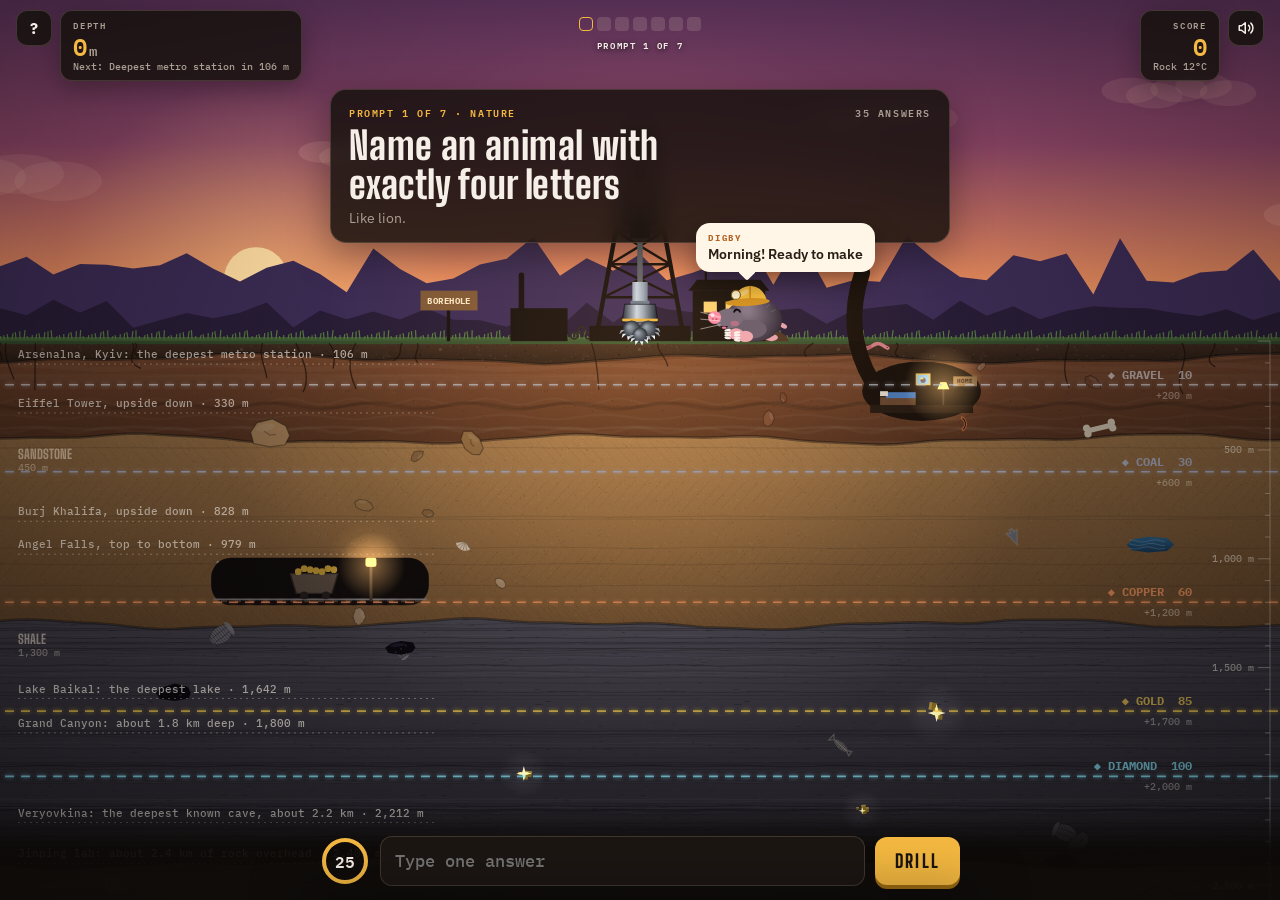
==== index.html @ d862f5aa "Add Borehole trivia drilling game A single self-contained index.html served by GitHub Pages: one ans" ====
<!doctype html>
<html lang="en">
<head>
<meta charset="utf-8">
<meta name="viewport" content="width=device-width, initial-scale=1, viewport-fit=cover">
<meta name="theme-color" content="#120d0b">
<title>Borehole</title>
<meta name="description" content="A trivia drilling game: rarer answers drill deeper.">
<meta property="og:title" content="Borehole">
<meta property="og:description" content="A trivia drilling game: rarer answers drill deeper. 1,000+ prompts, one continuous hole, and a mole named Digby.">
<link rel="icon" href="data:image/svg+xml,%3Csvg xmlns='http://www.w3.org/2000/svg' viewBox='0 0 64 64'%3E%3Crect width='64' height='64' rx='14' fill='%23271f4a'/%3E%3Crect x='29' y='6' width='6' height='26' fill='%23b9bec6'/%3E%3Cpath d='M18 30h28l-14 28z' fill='%23f5b941'/%3E%3C/svg%3E">
<link rel="preconnect" href="https://fonts.googleapis.com">
<link rel="preconnect" href="https://fonts.gstatic.com" crossorigin>
<link rel="stylesheet" href="https://fonts.googleapis.com/css2?family=Big+Shoulders+Display:wght@700;800;900&family=IBM+Plex+Mono:wght@500;600;700&family=IBM+Plex+Sans:wght@400;500;600;700&display=swap">
<style>
body{margin:0}[hidden]{display:none!important}img{max-width:100%}
/* Layout: full-screen canvas cross-section of the earth; HUD pinned top, prompt card under it, answer dock pinned bottom, sheets rise from the bottom. Single deliberate look: dusk sky over dark rock, lamp-amber accent. */
:root{
  --bg:#120d0b; --ink:#f5efe7; --muted:#ab9f93; --panel:rgba(22,17,14,.84); --panel-solid:#1c1613; --line:rgba(255,228,190,.16);
  --lamp:#f5b941; --on-lamp:#1b1510; --miss:#f27b7f; --paper:#fff6e8; --paper-ink:#2a1d14;
  --display:"Big Shoulders Display","Arial Narrow",Impact,sans-serif;
  --body:"IBM Plex Sans",system-ui,-apple-system,"Segoe UI",sans-serif;
  --mono:"IBM Plex Mono",ui-monospace,Menlo,monospace;
  color-scheme:dark;
}
*{box-sizing:border-box}
html,body{height:100%}
body{background:var(--bg);color:var(--ink);font-family:var(--body);overflow:hidden;-webkit-tap-highlight-color:transparent;overscroll-behavior:none}
button{font:inherit;color:inherit;cursor:pointer}
:focus-visible{outline:3px solid var(--lamp);outline-offset:2px}
#cv{position:fixed;inset:0;width:100%;height:100%;display:block;touch-action:manipulation}

/* HUD */
.hud{position:fixed;top:0;left:0;right:0;z-index:20;display:grid;grid-template-columns:minmax(0,1fr) auto minmax(0,1fr);gap:10px;align-items:start;pointer-events:none;
  padding-top:calc(env(safe-area-inset-top,0px) + 10px);padding-left:max(16px,env(safe-area-inset-left,0px));padding-right:max(16px,env(safe-area-inset-right,0px))}
.hud>*{pointer-events:auto}
.hl{display:flex;gap:8px;align-items:flex-start;min-width:0}
.hr{display:flex;gap:8px;align-items:flex-start;justify-content:flex-end;min-width:0}
.gauge{background:var(--panel);border:1px solid var(--line);border-radius:12px;padding:6px 12px 7px;backdrop-filter:blur(8px);-webkit-backdrop-filter:blur(8px);box-shadow:0 8px 26px rgba(0,0,0,.28);min-width:0}
.gauge .l{font:600 .56rem var(--mono);letter-spacing:.2em;text-transform:uppercase;color:var(--muted)}
.gauge .v{font:600 1.5rem/1.12 var(--mono);font-variant-numeric:tabular-nums;color:var(--lamp);white-space:nowrap}
.gauge .v small{font-size:.6em;color:var(--muted);margin-left:2px}
.gauge .s{font:500 .64rem/1.3 var(--mono);color:var(--muted);white-space:nowrap;overflow:hidden;text-overflow:ellipsis;max-width:280px}
.scorebox{text-align:right}
.iconbtn{width:36px;height:36px;flex:none;border-radius:11px;border:1px solid var(--line);background:var(--panel);display:grid;place-items:center;font-weight:700;backdrop-filter:blur(8px);-webkit-backdrop-filter:blur(8px)}
.iconbtn svg{width:18px;height:18px}
.progress{display:flex;flex-direction:column;align-items:center;gap:6px;padding-top:7px}
.pips{display:flex;gap:4px}
.pip{width:14px;height:14px;border-radius:4px;background:rgba(255,236,210,.14);border:1.5px solid transparent;transition:background .3s}
.pip.now{border-color:var(--lamp);background:transparent;animation:pip 1.4s ease-in-out infinite}
.pip.done{background:var(--tc)}
@keyframes pip{50%{box-shadow:0 0 12px var(--lamp)}}
.progress small{font:600 .58rem var(--mono);letter-spacing:.18em;text-transform:uppercase;text-shadow:0 1px 6px rgba(0,0,0,.9);white-space:nowrap}

/* prompt card */
.card{position:fixed;left:50%;top:var(--cardTop,74px);z-index:15;width:min(620px,calc(100% - 32px));transform:translateX(-50%);
  background:var(--panel);border:1px solid var(--line);border-radius:16px;padding:13px 18px 15px;display:flex;flex-direction:column;gap:5px;
  backdrop-filter:blur(10px);-webkit-backdrop-filter:blur(10px);box-shadow:0 12px 40px rgba(0,0,0,.38);transition:opacity .35s,transform .45s cubic-bezier(.2,.9,.3,1)}
.card .eb{display:flex;justify-content:space-between;gap:10px;font:600 .62rem var(--mono);letter-spacing:.16em;text-transform:uppercase;color:var(--lamp)}
.card .eb span:last-child{color:var(--muted);white-space:nowrap}
.card h2{margin:0;font:800 clamp(1.55rem,4.6vw,2.4rem)/1.02 var(--display);letter-spacing:.01em;text-wrap:balance}
.card p{margin:0;color:var(--muted);font-size:.87rem}
.card.mini{opacity:0;transform:translateX(-50%) translateY(-12px) scale(.96);pointer-events:none}
.card.enter{animation:cardin .55s cubic-bezier(.2,.9,.3,1)}
@keyframes cardin{from{opacity:0;transform:translateX(-50%) translateY(-18px)}}

/* overlays */
.banner{position:fixed;left:50%;top:40%;z-index:16;transform:translate(-50%,-50%);text-align:center;pointer-events:none;opacity:0;width:calc(100% - 32px)}
.banner.go{animation:banner 1.7s ease-out}
.banner span{display:block;font:600 .7rem var(--mono);letter-spacing:.26em;text-transform:uppercase;color:var(--lamp);text-shadow:0 2px 12px rgba(0,0,0,.8)}
.banner b{display:block;font:900 clamp(2.6rem,10vw,5rem)/.92 var(--display);letter-spacing:.06em;text-transform:uppercase;color:var(--ink);text-shadow:0 6px 34px rgba(0,0,0,.7)}
@keyframes banner{0%{opacity:0;transform:translate(-50%,-38%) scale(.94)}14%{opacity:1;transform:translate(-50%,-50%) scale(1)}72%{opacity:1}100%{opacity:0;transform:translate(-50%,-58%)}}
.toast{position:fixed;left:50%;top:calc(env(safe-area-inset-top,0px) + 74px);z-index:17;transform:translate(-50%,-10px);opacity:0;transition:opacity .3s,transform .3s;
  background:var(--panel);border:1px solid rgba(255,214,140,.4);color:#ffd68c;border-radius:999px;padding:7px 14px;font:600 .74rem var(--mono);max-width:calc(100% - 32px);text-align:center;pointer-events:none}
.toast.show{opacity:1;transform:translate(-50%,0)}
.flash{position:fixed;inset:0;z-index:14;pointer-events:none;opacity:0;mix-blend-mode:screen}
.flash.go{animation:flash .9s ease-out}
@keyframes flash{0%{opacity:.55}100%{opacity:0}}
.bubble{position:fixed;left:0;top:0;z-index:18;max-width:min(250px,calc(100vw - 32px));background:var(--paper);color:var(--paper-ink);border-radius:14px;padding:8px 12px;
  font:600 .88rem/1.32 var(--body);box-shadow:0 10px 26px rgba(0,0,0,.4);opacity:0;transform:scale(.6) translateY(8px);transform-origin:var(--tx,24px) 100%;transition:opacity .16s,transform .26s cubic-bezier(.2,1.6,.4,1);pointer-events:none}
.bubble.show{opacity:1;transform:none}
.bubble::after{content:"";position:absolute;left:var(--tx,24px);bottom:-6px;width:13px;height:13px;background:var(--paper);transform:translateX(-50%) rotate(45deg);border-radius:2px}
.bubble.below{transform-origin:var(--tx,24px) 0}
.bubble.below::after{bottom:auto;top:-6px}
.bubble .who{display:block;font:700 .58rem var(--mono);letter-spacing:.18em;text-transform:uppercase;color:#b4601f;margin-bottom:1px}

/* dock */
.dock{position:fixed;left:0;right:0;bottom:0;z-index:20;transition:transform .45s cubic-bezier(.2,.9,.3,1);
  background:linear-gradient(180deg,rgba(12,9,7,0),rgba(12,9,7,.92) 46%);
  padding-top:28px;padding-bottom:calc(env(safe-area-inset-bottom,0px) + 14px);padding-left:max(16px,env(safe-area-inset-left,0px));padding-right:max(16px,env(safe-area-inset-right,0px))}
.dock.away{transform:translateY(140%)}
.dock form{max-width:640px;margin:0 auto;display:flex;gap:10px;align-items:center}
.timer{position:relative;width:50px;height:50px;flex:none}
.timer svg{transform:rotate(-90deg)}
.timer circle{fill:none;stroke-width:4}
.timer .bg{stroke:rgba(255,236,210,.15)}
.timer .fg{stroke:var(--lamp);stroke-linecap:round;transition:stroke .3s}
.timer.low .fg{stroke:var(--miss)}
.timer.low span{color:var(--miss)}
.timer span{position:absolute;inset:0;display:grid;place-items:center;font:600 1rem var(--mono);font-variant-numeric:tabular-nums}
.dock input{flex:1;min-width:0;font:500 1.05rem var(--mono);padding:13px 14px;border-radius:12px;border:1.5px solid var(--line);background:var(--panel-solid);color:var(--ink)}
.dock input:focus{outline:none;border-color:var(--lamp);box-shadow:0 0 0 4px rgba(245,185,65,.15)}
.dock input.nudge{animation:nudge .35s}
@keyframes nudge{25%{transform:translateX(-6px)}75%{transform:translateX(6px)}}
.btn{border:0;border-radius:12px;padding:13px 20px;font:800 1.15rem var(--display);letter-spacing:.12em;text-transform:uppercase;background:var(--lamp);color:var(--on-lamp);white-space:nowrap;box-shadow:0 4px 0 #9a6a12}
.btn:active{transform:translateY(2px);box-shadow:0 2px 0 #9a6a12}
.btn.ghost{background:transparent;color:var(--ink);border:1px solid var(--line);box-shadow:none;font:600 .92rem var(--body);letter-spacing:0;text-transform:none}

/* sheets */
.sheet{position:fixed;left:0;right:0;bottom:0;z-index:30;transform:translateY(112%);transition:transform .5s cubic-bezier(.2,.9,.3,1);
  padding-bottom:calc(env(safe-area-inset-bottom,0px) + 12px);padding-left:max(16px,env(safe-area-inset-left,0px));padding-right:max(16px,env(safe-area-inset-right,0px))}
.sheet.up{transform:none}
.sheet .in{max-width:680px;margin:0 auto;background:var(--panel-solid);border:1px solid var(--line);border-radius:18px;padding:18px 18px 0;max-height:min(62vh,640px);overflow:auto;display:flex;flex-direction:column;gap:14px;box-shadow:0 -14px 50px rgba(0,0,0,.5)}
.res{display:flex;gap:16px;align-items:center;flex-wrap:wrap}
.stamp{font:900 1.65rem/1 var(--display);letter-spacing:.07em;text-transform:uppercase;color:var(--tc);border:3px solid var(--tc);border-radius:7px;padding:6px 12px 4px;transform:rotate(-5deg);animation:stamp .42s cubic-bezier(.2,1.5,.4,1) both;flex:none}
@keyframes stamp{0%{transform:rotate(-12deg) scale(2.3);opacity:0}100%{transform:rotate(-5deg) scale(1);opacity:1}}
.rinfo{min-width:0;flex:1;display:flex;flex-direction:column;gap:2px}
.rinfo b{font-size:1.2rem;overflow-wrap:anywhere}
.rinfo small{font:500 .8rem var(--mono);color:var(--muted)}
.rinfo small strong{color:var(--tc)}
.rowx{display:flex;justify-content:space-between;align-items:center;gap:10px;flex-wrap:wrap}
.rowx.sticky{position:sticky;bottom:0;background:linear-gradient(180deg,rgba(28,22,19,0),var(--panel-solid) 30%);padding:14px 0 16px;margin-top:-6px}
.rowx.sticky .eb2{max-width:60%;overflow:hidden;text-overflow:ellipsis;white-space:nowrap}
.btns{display:flex;gap:8px;flex-wrap:wrap}
.eb2{font:600 .64rem var(--mono);letter-spacing:.14em;text-transform:uppercase;color:var(--muted)}
.board{display:flex;flex-direction:column;gap:11px}
.trow{display:flex;flex-direction:column;gap:5px}
.trow>span{font:600 .66rem var(--mono);letter-spacing:.12em;text-transform:uppercase;color:var(--tc)}
.chips{display:flex;flex-wrap:wrap;gap:5px}
.chip{font-size:.8rem;padding:2px 9px;border-radius:5px;border:1px solid var(--line);color:var(--muted)}
.more{width:100%}.more summary{cursor:pointer;font:600 .74rem var(--mono);color:var(--lamp);padding:4px 0;list-style:none}.more summary::-webkit-details-marker{display:none}.more[open] summary{margin-bottom:5px}
.chip.mine{background:var(--tc);border-color:var(--tc);color:var(--on-lamp);font-weight:700;box-shadow:0 0 14px var(--tc)}
.big{margin:0;font:600 clamp(2.8rem,11vw,4.2rem)/1 var(--mono);font-variant-numeric:tabular-nums;color:var(--lamp)}
.big small{font-size:.32em;color:var(--muted)}
.stats{display:grid;grid-template-columns:repeat(4,minmax(0,1fr));gap:8px}
.stats div{background:rgba(255,236,210,.05);border:1px solid var(--line);border-radius:10px;padding:8px 10px;min-width:0}
.stats span{display:block;font:600 .58rem var(--mono);letter-spacing:.16em;text-transform:uppercase;color:var(--muted)}
.stats b{font:700 1.05rem var(--mono);white-space:nowrap;overflow:hidden;text-overflow:ellipsis;display:block}
.verdict{margin:0;color:var(--muted)}
.verdict b{color:var(--ink)}
.recap{display:grid}
.recap div{display:grid;grid-template-columns:minmax(0,1fr) auto;gap:10px;padding:7px 0;border-bottom:1px solid var(--line);font-size:.88rem}
.recap small{display:block;color:var(--tc);font-weight:600}
.recap div>span:last-child{font-family:var(--mono);color:var(--tc)}
.share{font:500 .95rem var(--mono);white-space:pre;background:rgba(255,236,210,.06);border-radius:10px;padding:10px 12px;margin:0;overflow-x:auto}
.sheet .in>.rowx:last-child{padding-bottom:16px}

/* help */
.modal{position:fixed;inset:0;z-index:40;background:rgba(8,6,5,.66);display:grid;place-items:center;padding-left:max(16px,env(safe-area-inset-left,0px));padding-right:max(16px,env(safe-area-inset-right,0px))}
.modal[hidden]{display:none}
.modal .in{max-width:580px;width:100%;background:var(--panel-solid);border:1px solid var(--line);border-radius:18px;padding:20px;display:flex;flex-direction:column;gap:14px;max-height:88vh;overflow:auto}
.modal h3{margin:0;font:900 2.1rem/1 var(--display);text-transform:uppercase;letter-spacing:.04em}
.modal ul{margin:0;padding-left:18px;display:grid;gap:6px;color:var(--muted);font-size:.92rem}
.modal p{margin:0;color:var(--muted);font-size:.9rem}
.ladder{display:grid;grid-template-columns:repeat(5,minmax(0,1fr));gap:6px}
.rung{border-top:4px solid var(--tc);padding-top:6px;min-width:0}
.rung b{display:block;font:800 1rem var(--display);letter-spacing:.06em;text-transform:uppercase;color:var(--tc)}
.rung span,.rung i{display:block;font:500 .72rem var(--mono);font-style:normal;color:var(--muted)}

@media (max-width:600px){
  .gauge{padding:5px 9px 6px;border-radius:10px}.gauge .v{font-size:1.15rem}.gauge .s{max-width:120px;font-size:.58rem}
  .iconbtn{width:32px;height:32px;border-radius:9px}
  .pip{width:9px;height:9px;border-radius:2px}.pips{gap:3px}.progress small{font-size:.5rem;letter-spacing:.1em;white-space:normal;max-width:78px;text-align:center;line-height:1.25}
  .card{padding:11px 14px 13px}
  .ladder{grid-template-columns:repeat(3,minmax(0,1fr));row-gap:12px}
  .stats{grid-template-columns:repeat(2,minmax(0,1fr))}
  .btn{padding:12px 16px;font-size:1.05rem}
  .stamp{font-size:1.35rem}
}
@media (max-width:380px){.hud .gauge .s{display:none}}
@media (prefers-reduced-motion:reduce){.card,.dock,.sheet,.bubble,.toast{transition:none}.stamp,.banner.go,.flash.go,.pip.now,.card.enter{animation:none}}

</style>
</head>
<body>
<canvas id="cv" aria-label="Cross-section of your borehole"></canvas>
<div class="flash" id="flash"></div>
<div class="hud" id="hud">
  <div class="hl">
    <button class="iconbtn" id="helpBtn" type="button" aria-label="How to play">?</button>
    <div class="gauge"><div class="l">Depth</div><div class="v"><span id="hDepth">0</span><small>m</small></div><div class="s" id="hNext">Next: Deepest metro station</div></div>
  </div>
  <div class="progress"><div class="pips" id="pips"></div><small id="progTxt">Prompt 1 of 7</small></div>
  <div class="hr">
    <div class="gauge scorebox"><div class="l">Score</div><div class="v" id="hScore">0</div><div class="s" id="hTemp">Rock 12°C</div></div>
    <button class="iconbtn" id="sndBtn" type="button" aria-label="Sound on" aria-pressed="true">
      <svg id="sndOn" viewBox="0 0 24 24" fill="none" stroke="currentColor" stroke-width="2" stroke-linecap="round" stroke-linejoin="round"><path d="M11 5 6 9H3v6h3l5 4z"/><path d="M15.5 8.5a5 5 0 0 1 0 7"/><path d="M18.5 5.5a9 9 0 0 1 0 13"/></svg>
      <svg id="sndOff" viewBox="0 0 24 24" fill="none" stroke="currentColor" stroke-width="2" stroke-linecap="round" stroke-linejoin="round" style="display:none"><path d="M11 5 6 9H3v6h3l5 4z"/><path d="m22 9-6 6"/><path d="m16 9 6 6"/></svg>
    </button>
  </div>
</div>
<section class="card mini" id="card" aria-live="polite"></section>
<div class="banner" id="banner" aria-hidden="true"><span id="bannerSub"></span><b id="bannerTxt"></b></div>
<div class="toast" id="toast" role="status"></div>
<div class="bubble" id="bubble" role="status"><span class="who">Digby</span><span id="bubbleTxt"></span></div>
<div class="dock" id="dock">
  <form id="f" autocomplete="off">
    <div class="timer" id="timer"><svg width="50" height="50" viewBox="0 0 50 50" aria-hidden="true"><circle class="bg" cx="25" cy="25" r="21"/><circle class="fg" id="ring" cx="25" cy="25" r="21"/></svg><span id="secs" aria-label="seconds left">25</span></div>
    <input type="text" id="guess" aria-label="Your answer" placeholder="Type one answer" autocapitalize="off" autocorrect="off" spellcheck="false" enterkeyhint="go">
    <button class="btn" type="submit">Drill</button>
  </form>
</div>
<div class="sheet" id="sheet"><div class="in" id="sheetIn"></div></div>
<div class="modal" id="modal" hidden><div class="in" role="dialog" aria-labelledby="mh" aria-modal="true">
  <h3 id="mh">How to drill</h3>
  <ul>
    <li>Every prompt has a hidden list of answers, ranked by how often people give them.</li>
    <li>You get one answer and 25 seconds. Your drill bores down from wherever you are, to the line your answer belongs to.</li>
    <li>Common answers stop shallow. The single rarest answer on each list is the Diamond.</li>
    <li>An answer that isn't on the list is a dry hole: the drill doesn't move.</li>
    <li>Seven prompts make a hole. After that you can keep drilling in endless mode until you burn through three drill bits.</li>
  </ul>
  <div class="ladder" id="ladder"></div>
  <p>Digby the mole digs alongside you. Tap Digby if you need moral support. There are <b id="bankN">0</b> prompts in the bank, and you won't see one twice until you've played through most of them.</p>
  <div class="rowx"><span class="eb2">Can you beat the Kola Superdeep Borehole?</span><button class="btn" id="closeHelp" type="button">Got it</button></div>
</div></div>

<script>
/* ================= CORE: shared helpers, question bank API, matching, selection ================= */
const $=id=>document.getElementById(id);
const esc=s=>String(s).replace(/[&<>"]/g,c=>({"&":"&amp;","<":"&lt;",">":"&gt;",'"':"&quot;"}[c]));
const fmt=n=>Math.round(n).toLocaleString("en-US");
const clamp=(v,a,b)=>Math.max(a,Math.min(b,v));
const FM="'IBM Plex Mono',ui-monospace,Menlo,monospace",FD="'Big Shoulders Display','Arial Narrow',Impact,sans-serif",FB="'IBM Plex Sans',system-ui,sans-serif";
const TIERS=[
  {name:"Gravel",pts:10,col:"#c9cdd5",share:"top 10%"},
  {name:"Coal",pts:30,col:"#98acd8",share:"next 40%"},
  {name:"Copper",pts:60,col:"#f2905a",share:"next 30%"},
  {name:"Gold",pts:85,col:"#f7cd4a",share:"the rest"},
  {name:"Diamond",pts:100,col:"#86ecff",share:"only 1"}
];
const MPP=20; // meters drilled per point

function hashStr(s){let h=2166136261>>>0;for(let i=0;i<s.length;i++){h^=s.charCodeAt(i);h=Math.imul(h,16777619)>>>0;}return h>>>0;}
function rng(seed){let s=(seed>>>0)||1;return()=>{s^=s<<13;s>>>=0;s^=s>>>17;s^=s<<5;s>>>=0;return s/4294967296;};}

/* ---------- bank API used by the data files ---------- */
const BANK=[],DATASETS={},SKIPPED=[],DUPQ=[],QSEEN=new Set();
let CUR_GRP="misc";
function GROUP(g){CUR_GRP=g;}
function parseItems(body){
  return body.split(/\n|;/).map(s=>s.trim()).filter(Boolean).map(line=>{
    let tags=[];const h=line.indexOf(" #");
    if(h>=0){tags=line.slice(h+2).split(/\s+/).map(t=>t.replace(/^#/,"").toLowerCase()).filter(Boolean);line=line.slice(0,h).trim();}
    const parts=line.split("|").map(s=>s.trim()).filter(Boolean);
    return{name:parts[0],alias:parts.slice(1),tags:new Set(tags)};
  }).filter(it=>it.name);
}
function tagf(expr){
  if(typeof expr==="function")return expr;
  const ors=expr.split("|").map(a=>a.split("&").map(t=>t.trim().toLowerCase()));
  return it=>ors.some(and=>and.every(t=>t[0]==="!"?!it.tags.has(t.slice(1)):it.tags.has(t)));
}
function addQ(fam,q,sub,items,opts){
  opts=opts||{};const min=opts.min||6;
  if(QSEEN.has(q)){DUPQ.push(q);return;}
  if(items.length<min){SKIPPED.push(q+" ("+items.length+")");return;}
  QSEEN.add(q);
  BANK.push({id:hashStr(q).toString(36),fam,grp:opts.grp||CUR_GRP,q,sub:sub||"",items,surname:!!opts.surname});
}
/* standalone list */
function L(fam,q,sub,body,opts){addQ(fam,q,sub,parseItems(body),opts);}
/* tagged dataset, ordered most → least familiar */
function DS(name,body,opts){DATASETS[name]={items:parseItems(body),opts:opts||{}};}
/* derived prompt: filter a dataset by tag expression, e.g. "eu", "af&landlocked", "es|pt" */
function T(fam,ds,q,sub,filter,opts){const d=DATASETS[ds];if(!d)throw new Error("no dataset "+ds);let items=d.items.filter(tagf(filter));
  if(opts&&opts.demote){const dm=opts.demote.map(n=>n.toLowerCase());items=items.filter(it=>!dm.includes(it.name.toLowerCase())).concat(dm.map(n=>items.find(it=>it.name.toLowerCase()===n)).filter(Boolean));}
  addQ(fam,q,sub,items,Object.assign({},d.opts,opts||{}));}
function ALL(fam,ds,q,sub,opts){T(fam,ds,q,sub,()=>true,opts);}
/* one prompt per starting letter that has enough answers */
function LETTERS(fam,ds,qf,sub,filter,opts){
  const d=DATASETS[ds];if(!d)throw new Error("no dataset "+ds);
  const pool=filter?d.items.filter(tagf(filter)):d.items;const by={};const min=(opts&&opts.min)||8;
  pool.forEach(it=>{const c=norm(it.name).charAt(0).toUpperCase();if(/[A-Z]/.test(c))(by[c]=by[c]||[]).push(it);});
  Object.keys(by).sort().forEach(c=>{if(by[c].length>=min)addQ(fam,qf(c),typeof sub==="function"?sub(c):sub,by[c],Object.assign({},d.opts,opts||{},{min}));});
}

/* ---------- matching ---------- */
function norm(s){return String(s).toLowerCase().normalize("NFD").replace(/[̀-ͯ]/g,"").replace(/&/g," and ").replace(/\+/g," plus ").replace(/['’‘`".,!?“”:()\[\]]/g,"").replace(/[-_/–—]/g," ").replace(/\s+/g," ").trim().replace(/^(the|a|an) /,"");}
function sing(n){const w=n.split(" ");let l=w[w.length-1];if(l.length>3){if(/ies$/.test(l))l=l.slice(0,-3)+"y";else if(/(ch|sh|x|z|ss)es$/.test(l))l=l.slice(0,-2);else if(/[^s]s$/.test(l))l=l.slice(0,-1);}w[w.length-1]=l;return w.join(" ");}
function lev(a,b){if(a===b)return 0;const m=a.length,n=b.length;if(Math.abs(m-n)>2)return 9;let prev=Array.from({length:n+1},(_,j)=>j);for(let i=1;i<=m;i++){const cur=[i];for(let j=1;j<=n;j++)cur[j]=Math.min(prev[j]+1,cur[j-1]+1,prev[j-1]+(a[i-1]===b[j-1]?0:1));prev=cur;}return prev[n];}
function tierFor(i,n){if(i===n-1)return 4;const p=(i+1)/(n-1);if(i===0||p<=.10+1e-9)return 0;if(p<=.50+1e-9)return 1;if(p<=.80+1e-9)return 2;return 3;}
function prepQ(Qd){
  const n=Qd.items.length;
  const list=Qd.items.map((it,i)=>{
    const keys=new Set();const add=s=>{const k=norm(s);if(k){keys.add(k);keys.add(sing(k));}};
    add(it.name);it.alias.forEach(add);
    const np=it.name.replace(/\s*\([^)]*\)/g,"");if(np!==it.name)add(np);
    const sp=it.name.split(/:\s| – | - /);const subk=sp.length>1&&norm(sp[sp.length-1]).length>=6?norm(sp[sp.length-1]):null;
    return{name:it.name,keys,rank:i+1,tier:tierFor(i,n),subk};
  });
  {const owner=new Map();list.forEach((x,i)=>x.keys.forEach(k=>owner.set(k,i)));list.forEach((x,i)=>{if(x.subk&&!owner.has(x.subk)){x.keys.add(x.subk);owner.set(x.subk,i);}});}
  if(Qd.surname){
    const cnt={},all=new Map();
    list.forEach((x,i)=>{x.keys.forEach(k=>all.set(k,i));const w=norm(x.name.replace(/\s*\([^)]*\)/g,"")).split(" ").filter(t=>!/^(jr|sr|ii|iii|iv)$/.test(t));x._s=w.length>1?w[w.length-1]:null;if(x._s)cnt[x._s]=(cnt[x._s]||0)+1;});
    const given=new Set();list.forEach((x,i)=>{if(x._s&&x._s.length>=3&&!given.has(x._s)&&(!all.has(x._s)||all.get(x._s)===i)){x.keys.add(x._s);given.add(x._s);}});
  }
  list.forEach(x=>{x.compact=new Set([...x.keys].map(k=>k.replace(/ /g,"")));});
  return Object.assign({},Qd,{list,n});
}
function matchQ(P,raw){
  const s=norm(raw);if(!s)return -1;const s2=sing(s),sc=s.replace(/ /g,""),sc2=s2.replace(/ /g,"");
  const extra=/ves$/.test(s)?[s.replace(/ves$/,"f"),s.replace(/ves$/,"fe")]:[];
  for(let i=0;i<P.list.length;i++){const k=P.list[i].keys;if(k.has(s)||k.has(s2)||extra.some(e=>k.has(e)))return i;}
  for(let i=0;i<P.list.length;i++){const c=P.list[i].compact;if(c.has(sc)||c.has(sc2))return i;}
  const tol=s.length>=11?2:s.length>=5?1:0;if(!tol)return -1;
  let best=-1,bd=9,tie=false;
  P.list.forEach((it,i)=>it.keys.forEach(k=>{if(k.length<4)return;const d=lev(s,k);if(d<bd){bd=d;best=i;tie=false;}else if(d===bd&&i!==best)tie=true;}));
  return bd<=tol&&!tie?best:-1;
}

/* ---------- selection: no repeats across plays, one prompt per family per hole ---------- */
const SEEN_KEY="borehole-seen-v2";
function loadSeen(){try{return new Set(JSON.parse(localStorage.getItem(SEEN_KEY)||"[]"));}catch(e){return new Set();}}
function saveSeen(){try{localStorage.setItem(SEEN_KEY,JSON.stringify([...SEEN].slice(-3000)));}catch(e){}}
let SEEN=loadSeen();const SESSION_SEEN=new Set();
function pickNext(pick){
  let pool=BANK.filter(b=>!SEEN.has(b.id)&&!SESSION_SEEN.has(b.id));
  if(pool.length<60){SEEN=new Set();saveSeen();pool=BANK.filter(b=>!SESSION_SEEN.has(b.id));if(pool.length<20){SESSION_SEEN.clear();pool=BANK.slice();}}
  const fams=new Set(pick.fams),recent=pick.grps.slice(-2);
  let c=pool.filter(b=>!fams.has(b.fam)&&!recent.includes(b.grp));
  if(!c.length)c=pool.filter(b=>!fams.has(b.fam));
  if(!c.length)c=pool;
  const byG={};c.forEach(b=>(byG[b.grp]=byG[b.grp]||[]).push(b));
  const gs=Object.keys(byG);const g=gs[Math.floor(Math.random()*gs.length)];
  const byF={};byG[g].forEach(b=>(byF[b.fam]=byF[b.fam]||[]).push(b));
  const fs=Object.keys(byF);const f=fs[Math.floor(Math.random()*fs.length)];
  const pickQ=byF[f][Math.floor(Math.random()*byF[f].length)];
  pick.fams.push(pickQ.fam);pick.grps.push(pickQ.grp);
  SEEN.add(pickQ.id);SESSION_SEEN.add(pickQ.id);saveSeen();
  return pickQ;
}


/* ---- 10_geo_countries.js ---- */
GROUP("geo");
/* Countries, most → least familiar. Tags: continents eu as af na sa oc · regions me carib cam sea nb ussr yugo stan · ll(landlocked) isl(island)
   languages es fr pt ar de en · eu27 nato g20 mon(own monarch) equ(equator) wc(World Cup host) oly(Summer Olympics host) · b___ = borders that country */
DS("countries",`
United States|usa|us|america|united states of america|the states #na en nato g20 wc oly
France #eu fr eu27 nato g20 wc oly bger bbra bita
China|prc|peoples republic of china #as g20 oly brus bind bafg
Japan #as isl g20 mon wc oly
Germany #eu de eu27 nato g20 wc oly baut bpol bfra
Italy #eu eu27 nato g20 wc oly baut bfra
United Kingdom|uk|britain|great britain|england|scotland|wales|northern ireland #eu en isl nato g20 mon wc oly
Canada #na en fr nato g20 wc oly
Mexico #na es g20 wc oly
Brazil #sa pt g20 equ wc oly
Spain #eu es eu27 nato mon wc oly bfra
Russia|russian federation #eu as ussr g20 wc oly bchn bpol bukr
Australia #oc en g20 oly
India #as en g20 bchn
Egypt #af ar me bsud blib
Argentina #sa es g20 wc bbra
Ireland|republic of ireland|eire #eu en isl eu27
Greece #eu eu27 nato oly btur
South Africa #af en g20 wc bmoz
Portugal #eu pt eu27 nato
Netherlands|holland #eu eu27 nato mon oly bger
Sweden #eu nb eu27 nato mon wc oly
Switzerland #eu de fr ll wc bger baut bita bfra
Norway #eu nb nato mon brus
South Korea|korea|republic of korea #as g20 wc oly
Poland #eu eu27 nato bger brus bukr
Belgium #eu fr de eu27 nato mon oly bger bfra
Austria #eu de ll eu27 bger bita bhun
Nigeria #af en bnig bcam bchad
Kenya #af en equ btan beth bss
Denmark #eu nb eu27 nato mon bger
Finland #eu nb eu27 nato oly brus
Iceland #eu nb isl nato
Turkey|turkiye #eu as me nato g20 biran birq
Israel #as me
Saudi Arabia #as me ar g20 mon birq
Iran|persia #as me btur birq bafg
Iraq #as me ar bsau btur biran
Afghanistan #as ll stan bchn biran
Pakistan #as en bchn biran bind bafg
Vietnam|viet nam #as sea bchn
Thailand|siam #as sea mon
Philippines #as sea isl en
Indonesia #as sea isl g20 equ
North Korea|dprk #as bchn brus
Cuba #na carib isl es
Jamaica #na carib isl en
Peru #sa es bbra
Colombia #sa es equ bbra
Chile #sa es wc
Venezuela #sa es bbra
Ecuador #sa es equ
Morocco #af ar mon
Ethiopia #af ll bsud bss
Ukraine #eu ussr brus bpol bhun
New Zealand|aotearoa #oc en isl
Czech Republic|czechia #eu ll eu27 nato bger baut bpol
Hungary #eu ll eu27 nato baut bukr
Croatia #eu yugo eu27 nato bhun
Romania #eu eu27 nato bhun bukr
Ghana #af en bbf
Jordan #as me ar mon bsau birq
Lebanon #as me ar
Syria #as me ar btur birq
Singapore #as sea isl en
Malaysia #as sea mon
Nepal #as ll bchn bind
Bangladesh #as bind
Sri Lanka|ceylon #as isl
Mongolia #as ll bchn brus
Kazakhstan #as ussr stan ll bchn brus
Bolivia #sa es ll bbra
Paraguay #sa es ll bbra
Uruguay #sa es wc bbra
Panama #na cam es
Costa Rica #na cam es
Guatemala #na cam es
Honduras #na cam es
El Salvador #na cam es
Nicaragua #na cam es
Haiti #na carib isl fr
Dominican Republic #na carib isl es
Bahamas|the bahamas #na carib isl en
Algeria #af ar bnig bmali blib
Libya #af ar bsud bnig bchad
Tunisia #af ar blib
Sudan #af ar en bchad blib beth bcar bss
Somalia #af ar equ beth
Tanzania #af en bdrc bzam bmoz
Uganda #af en equ bdrc btan bss
Rwanda #af en fr ll bdrc btan
Zimbabwe #af en ll bzam bmoz
Madagascar #af isl fr
Senegal #af fr bmali
Cameroon #af en fr bchad bcar
Democratic Republic of the Congo|congo|drc|dr congo|congo kinshasa|zaire #af fr equ btan bzam bcar bss
Angola #af pt bdrc bzam
Mali #af fr ll bnig
Namibia #af en bzam
Botswana #af en ll bzam
Ivory Coast|cote divoire #af fr bmali bbf
Mozambique #af pt btan bzam
Zambia #af en ll bdrc btan bmoz
Chad #af fr ar ll bsud blib bnig bcam bcar
Niger #af fr ll blib bmali bchad bbf
South Sudan #af en ll bdrc bsud beth bcar
Liberia #af en
Sierra Leone #af en
Malawi #af en ll btan bzam bmoz
Eritrea #af bsud beth
The Gambia|gambia #af en
Mauritania #af ar bmali
Burkina Faso #af fr ll bnig bmali
Gabon #af fr equ bcam
Republic of the Congo|congo republic|congo brazzaville #af fr equ bdrc bcam bcar
Guinea #af fr bmali
Benin #af fr bnig bbf
Togo #af fr bbf
Lesotho #af en ll mon
Eswatini|swaziland #af en ll mon bmoz
Mauritius #af isl en
Seychelles #af isl en fr
Djibouti #af fr ar beth
Burundi #af fr ll bdrc btan
Central African Republic|car #af fr ll bdrc bsud bcam bchad bss
Cape Verde|cabo verde #af isl pt
Equatorial Guinea #af es fr pt bcam
Guinea-Bissau #af pt
Comoros #af isl fr ar
São Tomé and Príncipe|sao tome|sao tome and principe #af isl pt equ
Luxembourg #eu fr de ll eu27 nato mon bger bfra
Monaco #eu fr mon bfra
Vatican City|vatican|holy see #eu ll mon bita
Liechtenstein #eu de ll mon baut
San Marino #eu ll bita
Andorra #eu ll mon bfra
Malta #eu en isl eu27
Cyprus #eu me isl eu27
Serbia #eu yugo ll bhun
Slovakia #eu ll eu27 nato baut bhun bpol bukr
Slovenia #eu yugo eu27 nato baut bita bhun
Bulgaria #eu eu27 nato btur
Albania #eu nato
Bosnia and Herzegovina|bosnia #eu yugo
Montenegro #eu yugo nato
North Macedonia|macedonia #eu yugo ll nato
Kosovo #eu yugo ll
Moldova #eu ussr ll bukr
Belarus #eu ussr ll brus bpol bukr
Estonia #eu nb ussr eu27 nato brus
Latvia #eu nb ussr eu27 nato brus
Lithuania #eu nb ussr eu27 nato brus bpol
Georgia #as eu ussr brus btur
Armenia #as eu ussr ll btur biran
Azerbaijan #as eu ussr ll brus btur biran
Uzbekistan #as ussr stan ll bafg
Turkmenistan #as ussr stan ll biran bafg
Kyrgyzstan #as ussr stan ll bchn
Tajikistan #as ussr stan ll bchn bafg
Kuwait #as me ar mon bsau birq
Qatar #as me ar mon bsau wc
United Arab Emirates|uae|emirates #as me ar mon bsau
Bahrain #as me ar isl mon
Oman #as me ar mon bsau
Yemen #as me ar bsau
Palestine|state of palestine #as me ar
Taiwan #as isl
Myanmar|burma #as sea bchn bind
Cambodia #as sea mon
Laos #as sea ll bchn
Bhutan #as ll mon bchn bind
Maldives #as isl equ
Brunei #as sea mon
East Timor|timor leste #as sea isl pt
Papua New Guinea|png #oc isl en
Fiji #oc isl en
Samoa #oc isl en
Tonga #oc isl en mon
Vanuatu #oc isl en fr
Solomon Islands #oc isl en
Kiribati #oc isl en equ
Micronesia #oc isl en
Palau #oc isl en
Marshall Islands #oc isl en
Tuvalu #oc isl en
Nauru #oc isl en
Belize #na cam en
Guyana #sa en bbra
Suriname #sa bbra
Trinidad and Tobago|trinidad #na carib isl en
Barbados #na carib isl en
Grenada #na carib isl en
Saint Lucia|st lucia #na carib isl en
Antigua and Barbuda|antigua #na carib isl en
Dominica #na carib isl en
Saint Vincent and the Grenadines|st vincent #na carib isl en
Saint Kitts and Nevis|st kitts #na carib isl en
`);
const C="countries";
ALL("countries",C,"Name any country in the world","Sovereign states, including a few partially recognized ones.");
T("countries",C,"Name a country in Europe","Transcontinental countries like Russia and Turkey count.","eu");
T("countries",C,"Name a country in Asia","Transcontinental countries like Russia and Turkey count.","as");
T("countries",C,"Name a country in Africa","All 54 count.","af");
T("countries",C,"Name a country in South America","Twelve sovereign states.","sa");
T("countries",C,"Name a country in North America","Central America and the Caribbean count.","na");
T("countries",C,"Name a country in Oceania","Australia, New Zealand and the Pacific islands.","oc");
T("countries",C,"Name a country in the Middle East","Western Asia plus Egypt.","me");
T("countries",C,"Name a Caribbean country","Sovereign island nations only.","carib");
T("countries",C,"Name a country in Central America","The seven between Mexico and Colombia.","cam");
T("countries",C,"Name a country in Southeast Asia","The eleven ASEAN-region states.","sea");
T("countries",C,"Name a Nordic or Baltic country","Scandinavia, Finland, Iceland and the Baltic states.","nb");
T("countries",C,"Name a former Soviet republic","The fifteen that came out of the USSR.","ussr");
T("countries",C,"Name a country that was part of Yugoslavia","Including Kosovo.","yugo");
T("countries",C,"Name a country whose name ends in -stan","Central and South Asia.","stan");
T("countries",C,"Name a country where Spanish is an official language","","es");
T("countries",C,"Name a country where French is an official language","","fr");
T("countries",C,"Name a country where Portuguese is an official language","","pt");
T("countries",C,"Name a country where Arabic is an official language","","ar");
T("countries",C,"Name a country where German is an official language","","de");
T("countries",C,"Name a country where English is an official language","De facto official counts.","en");
T("countries",C,"Name a French-speaking country in Africa","French is an official language.","af&fr");
T("countries",C,"Name an English-speaking country in Africa","English is an official language.","af&en");
T("countries",C,"Name an Arabic-speaking country in Africa","Arabic is an official language.","af&ar");
T("countries",C,"Name a Spanish-speaking country in South America","","sa&es");
T("countries",C,"Name a member of the European Union","The 27 current members.","eu27");
T("countries",C,"Name a member of NATO","The 32 current members.","nato");
T("countries",C,"Name a country in the G20","The 19 member countries.","g20");
T("countries",C,"Name a country with its own reigning monarch","Kings, queens, emirs, sultans, princes. Realms that share the British monarch don't count, except the UK.","mon");
T("countries",C,"Name a country the equator passes through","Thirteen countries.","equ");
T("countries",C,"Name a landlocked country","No coastline on the open sea.","ll");
T("countries",C,"Name a landlocked country in Africa","","af&ll");
T("countries",C,"Name a landlocked country in Europe","","eu&ll");
T("countries",C,"Name a landlocked country in Asia","","as&ll");
T("countries",C,"Name an island nation","Countries made entirely of islands.","isl");
T("countries",C,"Name a Pacific island nation","Oceania, not counting Australia.","oc&isl");
T("countries",C,"Name an African island nation","","af&isl");
T("countries",C,"Name a country that has hosted the men's FIFA World Cup","Through 2026.","wc");
T("countries",C,"Name a country that has hosted the Summer Olympics","Through Paris 2024.","oly");
const B=[["bchn","China"],["brus","Russia"],["bger","Germany"],["bbra","Brazil"],["baut","Austria"],["bsau","Saudi Arabia"],["bdrc","the Democratic Republic of the Congo"],["btur","Turkey"],["bita","Italy"],["bhun","Hungary"],["bpol","Poland"],["bukr","Ukraine"],["biran","Iran"],["bsud","Sudan"],["btan","Tanzania"],["bzam","Zambia"],["bind","India"],["bfra","France"],["bnig","Niger"],["bmali","Mali"],["bafg","Afghanistan"],["birq","Iraq"],["bcam","Cameroon"],["beth","Ethiopia"],["blib","Libya"],["bchad","Chad"],["bbf","Burkina Faso"],["bmoz","Mozambique"],["bcar","the Central African Republic"],["bss","South Sudan"]];
B.forEach(([t,n])=>T("borders",C,`Name a country that borders ${n}`,t==="bfra"?"Land borders in Europe.":"Land borders only.",t,t==="bbra"?{demote:["France"]}:null));
LETTERS("countryletters",C,c=>`Name a country that starts with ${c}`,"Any sovereign state.");
T("countryshape",C,"Name a country whose name ends in -ia","Like Australia or Croatia.",it=>/ia$/.test(norm(it.name)));
T("countryshape",C,"Name a country with more than one word in its name","Like New Zealand or Sri Lanka.",it=>/ /.test(it.name.replace(/-/g," ")));
T("countryshape",C,"Name a country whose name starts and ends with the same letter","Like Austria or Algeria.",it=>{const n=norm(it.name).replace(/ /g,"");return n[0]===n[n.length-1];});
T("countryshape",C,"Name a country whose name has 4 or 5 letters","Like Peru or Japan.",it=>{const n=norm(it.name).replace(/ /g,"");return n.length>=4&&n.length<=5;});

/* ---- 11_geo_capitals.js ---- */
GROUP("geo");
DS("capitals",`
Paris #eu
London #eu
Washington, D.C.|washington|washington dc|dc #na
Tokyo #as
Rome #eu
Berlin #eu
Madrid #eu
Beijing|peking #as
Moscow #eu
Ottawa #na
Canberra #oc
Mexico City #na
Cairo #af
Athens #eu
Dublin #eu
Lisbon #eu
Amsterdam #eu
Vienna #eu
Brussels #eu
Stockholm #eu
Oslo #eu
Copenhagen #eu
Seoul #as
New Delhi|delhi #as
Bangkok #as
Buenos Aires #sa
Helsinki #eu
Warsaw #eu
Prague #eu
Budapest #eu
Bern|berne #eu
Brasília|brasilia #sa
Lima #sa
Havana #na
Nairobi #af
Reykjavík|reykjavik #eu
Santiago #sa
Bogotá|bogota #sa
Caracas #sa
Ankara #as eu
Tehran #as
Baghdad #as
Riyadh #as
Islamabad #as
Kabul #as
Hanoi #as
Manila #as
Jakarta #as
Kuala Lumpur #as
Singapore #as
Wellington #oc
Kyiv|kiev #eu
Pyongyang #as
Taipei #as
Kathmandu #as
Dhaka #as
Damascus #as
Beirut #as
Amman #as
Doha #as
Abu Dhabi #as
Kingston #na
Quito #sa
Montevideo #sa
Pretoria #af
Cape Town #af
Rabat #af
Algiers #af
Tunis #af
Tripoli #af
Addis Ababa #af
Accra #af
Abuja #af
Khartoum #af
Kampala #af
Kinshasa #af
Dakar #af
Bucharest #eu
Sofia #eu
Belgrade #eu
Zagreb #eu
Kuwait City #as
Muscat #as
Manama #as
Ulaanbaatar|ulan bator #as
Astana|nur sultan #as
Tashkent #as
Panama City #na
San José|san jose #na
Asunción|asuncion #sa
La Paz #sa
Sucre #sa
Phnom Penh #as
Vientiane #as
Luxembourg #eu
Monaco #eu
Vatican City|vatican #eu
Valletta #eu
Nicosia #eu as
Tallinn #eu
Riga #eu
Vilnius #eu
Minsk #eu
Bratislava #eu
Ljubljana #eu
Sarajevo #eu
Tirana #eu
Skopje #eu
Podgorica #eu
Chișinău|chisinau #eu
Pristina #eu
Tbilisi #as eu
Yerevan #as eu
Baku #as eu
Vaduz #eu
San Marino #eu
Andorra la Vella #eu
Kigali #af
Dodoma #af
Lusaka #af
Harare #af
Luanda #af
Maputo #af
Windhoek #af
Gaborone #af
Antananarivo #af
Mogadishu #af
Bamako #af
Niamey #af
Ouagadougou #af
Yamoussoukro #af
Monrovia #af
Freetown #af
Conakry #af
Bissau #af
Banjul #af
Nouakchott #af
Lomé|lome #af
Porto-Novo|porto novo #af
Yaoundé|yaounde #af
Libreville #af
Malabo #af
Bangui #af
N'Djamena|ndjamena #af
Juba #af
Asmara #af
Djibouti #af
Bloemfontein #af
Brazzaville #af
Lilongwe #af
Maseru #af
Mbabane #af
Port Louis #af
Victoria #af
Moroni #af
Praia #af
São Tomé|sao tome #af
Gitega #af
Bishkek #as
Dushanbe #as
Ashgabat #as
Sana'a|sanaa #as
Naypyidaw|nay pyi taw #as
Thimphu #as
Malé|male #as
Bandar Seri Begawan #as
Dili #as
Sri Jayawardenepura Kotte|kotte #as
Georgetown #sa
Paramaribo #sa
Managua #na
Tegucigalpa #na
San Salvador #na
Guatemala City #na
Belmopan #na
Port-au-Prince|port au prince #na
Santo Domingo #na
Nassau #na
Bridgetown #na
Port of Spain #na
Castries #na
St. George's|saint georges #na
Roseau #na
Kingstown #na
Basseterre #na
St. John's|saint johns #na
Port Moresby #oc
Suva #oc
Apia #oc
Nuku'alofa|nukualofa #oc
Port Vila #oc
Honiara #oc
Tarawa|south tarawa #oc
Palikir #oc
Ngerulmud #oc
Majuro #oc
Funafuti #oc
Yaren #oc
`);
ALL("capitals","capitals","Name a national capital city","Any country's capital.");
T("capitals","capitals","Name a capital city in Europe","","eu");
T("capitals","capitals","Name a capital city in Asia","","as");
T("capitals","capitals","Name a capital city in Africa","Some countries have more than one.","af");
T("capitals","capitals","Name a capital city in South America","Bolivia has two.","sa");
T("capitals","capitals","Name a capital city in North America, Central America or the Caribbean","","na");
T("capitals","capitals","Name a capital city in Oceania","","oc");
LETTERS("capletters","capitals",c=>`Name a national capital that starts with ${c}`,"Any country's capital city.");

/* ---- 12_us.js ---- */
GROUP("us");
DS("states",`
California|cali|ca #we mex
Texas|tx #so mex conf bar bok
Florida|fl #so atl conf
New York|ny #ne c13 can atl lakes person bpa
Hawaii|hi #we
Alaska|ak #we can
Washington|wa|washington state #we can person bid
Ohio|oh #mw can lakes bky bpa
Georgia|ga #so c13 atl conf person btn
Arizona|az #we mex rocky bco but
Colorado|co #we rocky bok bne bwy but
Nevada|nv #we rocky bid but
Michigan|mi #mw can lakes
Illinois|il #mw lakes miss bmo bky bia
Oregon|or #we bid
Pennsylvania|pa #ne c13 can lakes person
New Jersey|nj #ne c13 atl bpa
Virginia|va #so c13 atl conf person btn bky
North Carolina|nc #so c13 atl conf person btn
Massachusetts|ma|mass #ne ne6 c13 atl
Tennessee|tn #so conf miss bmo bky bar
Louisiana|la #so conf miss person bar
Utah|ut #we rocky bco bid bwy
Montana|mt #we can rocky bid bsd bwy
Kentucky|ky #so miss btn bmo
Alabama|al #so conf btn
Maine|me #ne ne6 can atl
Vermont|vt #ne ne6 can
Minnesota|mn #mw can lakes miss bsd bia
Wisconsin|wi #mw lakes miss bia
Mississippi|ms #so conf miss btn bar
South Carolina|sc #so c13 atl conf person
Oklahoma|ok #so bmo bco bar
Kansas|ks #mw bmo bco bok bne
Missouri|mo #mw miss btn bky bar bok bia bne
Indiana|in #mw lakes bky
Iowa|ia #mw miss bmo bsd bne
Idaho|id #we can rocky but bwy
Wyoming|wy #we rocky bco bid but bsd bne
New Mexico|nm #we mex rocky bco but bok
Connecticut|ct #ne ne6 c13 atl
Maryland|md #so c13 atl person bpa
Arkansas|ar #so conf miss btn bmo bok
Nebraska|ne #mw bmo bco bsd bia bwy
North Dakota|nd #mw can bsd
South Dakota|sd #mw bia bne bwy
West Virginia|wv #so person bky bpa
New Hampshire|nh #ne ne6 c13 can atl
Rhode Island|ri #ne ne6 c13 atl
Delaware|de #so c13 atl person bpa
`);
const ST="states";
ALL("states",ST,"Name a U.S. state","Any of the 50.");
T("states",ST,"Name a state in the Northeast","Census Bureau definition.","ne");
T("states",ST,"Name a state in the Midwest","Census Bureau definition.","mw");
T("states",ST,"Name a state in the South","Census Bureau definition.","so");
T("states",ST,"Name a state in the West","Census Bureau definition.","we");
T("states",ST,"Name a New England state","All six.","ne6");
T("states",ST,"Name one of the original 13 colonies","As states today.","c13");
T("states",ST,"Name a state that borders Canada","Including water borders on the Great Lakes.","can");
T("states",ST,"Name a state with an Atlantic coastline","","atl");
T("states",ST,"Name a state that touches a Great Lake","","lakes");
T("states",ST,"Name a state that joined the Confederacy","The eleven that seceded.","conf");
T("states",ST,"Name a state the Mississippi River touches","As a border or running through.","miss");
T("states",ST,"Name a Rocky Mountain state","The eight Mountain West states.","rocky");
T("states",ST,"Name a state named after a person","Kings, queens, lords and one president.","person");
[["btn","Tennessee"],["bmo","Missouri"],["bky","Kentucky"],["bco","Colorado"],["bid","Idaho"],["but","Utah"],["bsd","South Dakota"],["bpa","Pennsylvania"],["bar","Arkansas"],["bok","Oklahoma"],["bia","Iowa"],["bne","Nebraska"],["bwy","Wyoming"]].forEach(([t,n])=>T("stateborders",ST,`Name a state that borders ${n}`,"Land borders.",t));
LETTERS("stateletters",ST,c=>`Name a U.S. state that starts with ${c}`,"",null,{min:8});
T("stateshape",ST,"Name a U.S. state that ends with the letter A","Like Nevada.",it=>/a$/.test(norm(it.name)));
T("stateshape",ST,"Name a U.S. state that starts with a vowel","A, E, I, O or U.",it=>/^[aeiou]/.test(norm(it.name)));
T("stateshape",ST,"Name a U.S. state with two words in its name","",it=>/ /.test(it.name));
T("stateshape",ST,"Name a U.S. state with five letters or fewer","Like Ohio.",it=>norm(it.name).replace(/ /g,"").length<=5);

DS("statecaps",`
Boston #ne big
Sacramento #we
Austin #so
Atlanta #so big
Denver #we big
Phoenix #we big
Nashville #so big
Honolulu #we big
Albany #ne
Tallahassee #so
Salt Lake City #we big
Indianapolis #mw big
Springfield #mw
Columbus #mw big
Richmond #so
Raleigh #so
Olympia #we
Juneau #we
Oklahoma City #so big
Baton Rouge #so
Lansing #mw
Harrisburg #ne
Trenton #ne
Hartford #ne
Providence #ne big
Annapolis #so
Montgomery #so
Little Rock #so big
Jackson #so big
Des Moines #mw big
Madison #mw
Saint Paul|st paul #mw
Boise #we big
Santa Fe #we
Carson City #we
Salem #we
Cheyenne #we big
Helena #we
Bismarck #mw
Pierre #mw
Lincoln #mw
Topeka #mw
Jefferson City #mw
Frankfort #so
Charleston #so big
Columbia #so
Dover #so
Concord #ne
Montpelier #ne
Augusta #ne
`);
ALL("statecaps","statecaps","Name a U.S. state capital","Any of the 50.");
T("statecaps","statecaps","Name a state capital in the South","","so");
T("statecaps","statecaps","Name a state capital in the West","","we");
T("statecaps","statecaps","Name a state capital in the Midwest","","mw");
T("statecaps","statecaps","Name a state capital in the Northeast","","ne");
T("statecaps","statecaps","Name a state capital that's also its state's largest city","Like Phoenix.","big");

DS("uscities",`
Los Angeles|la #ca
San Francisco|sf|san fran #ca
San Diego #ca
Sacramento #ca
San Jose #ca
Oakland #ca
Fresno #ca
Long Beach #ca
Palm Springs #ca
Santa Barbara #ca
Anaheim #ca
Malibu #ca
Pasadena #ca
Berkeley #ca
Santa Monica #ca
Bakersfield #ca
Riverside #ca
Santa Cruz #ca
Napa #ca
Beverly Hills #ca
Irvine #ca
Burbank #ca
Monterey #ca
Stockton #ca
Palo Alto #ca
Modesto #ca
Huntington Beach #ca
San Bernardino #ca
Santa Clara #ca
Carmel|carmel by the sea #ca
Cupertino #ca
Chula Vista #ca
Redding #ca
Eureka #ca
Temecula #ca
Houston #tx
Dallas #tx
Austin #tx
San Antonio #tx
Fort Worth #tx
El Paso #tx
Galveston #tx
Corpus Christi #tx
Lubbock #tx
Arlington #tx va
Plano #tx
Waco #tx
Amarillo #tx
Laredo #tx
Midland #tx
Odessa #tx
Abilene #tx
Brownsville #tx
Beaumont #tx
College Station #tx
Irving #tx
Frisco #tx
McAllen #tx
Denton #tx
Round Rock #tx
Tyler #tx
Killeen #tx
Miami #fl
Orlando #fl
Tampa #fl
Jacksonville #fl
Tallahassee #fl
Key West #fl
Fort Lauderdale #fl
St. Petersburg|saint petersburg|st pete #fl
Daytona Beach|daytona #fl
Naples #fl
Pensacola #fl
Gainesville #fl
Sarasota #fl
Boca Raton #fl
West Palm Beach #fl
Palm Beach #fl
Clearwater #fl
Fort Myers #fl
Miami Beach #fl
St. Augustine|saint augustine #fl
Destin #fl
Panama City #fl
Kissimmee #fl
Hialeah #fl
Ocala #fl
Lakeland #fl
Cape Coral #fl
Melbourne #fl
New York City|nyc|new york #ny
Buffalo #ny
Albany #ny ga
Rochester #ny mn
Syracuse #ny
Yonkers #ny
Ithaca #ny
Niagara Falls #ny
Utica #ny
Binghamton #ny
Schenectady #ny
White Plains #ny
Saratoga Springs #ny
Poughkeepsie #ny
Troy #ny
New Rochelle #ny
Lake Placid #ny
Cooperstown #ny
Elmira #ny
Columbus #oh ga
Cleveland #oh
Cincinnati #oh
Toledo #oh
Akron #oh
Dayton #oh
Youngstown #oh
Canton #oh
Sandusky #oh
Parma #oh
Kent #oh
Athens #oh ga
Lorain #oh
Mansfield #oh
Lima #oh
Springfield #oh il ma mo
Philadelphia|philly #pa
Pittsburgh #pa
Harrisburg #pa
Allentown #pa
Erie #pa
Scranton #pa
Hershey #pa
Lancaster #pa
Gettysburg #pa
Reading #pa
Bethlehem #pa
State College #pa
Wilkes-Barre #pa
York #pa
Altoona #pa
Punxsutawney #pa
Williamsport #pa
Johnstown #pa
Chicago #il
Peoria #il az
Naperville #il
Rockford #il
Aurora #il co
Joliet #il
Champaign #il
Evanston #il
Urbana #il
Bloomington #il mn
Decatur #il
Elgin #il
Carbondale #il
Schaumburg #il
Moline #il
Oak Park #il
Detroit #mi
Grand Rapids #mi
Lansing #mi
Ann Arbor #mi
Flint #mi
Kalamazoo #mi
Traverse City #mi
Dearborn #mi
Saginaw #mi
Marquette #mi
Mackinac Island #mi
Sault Ste. Marie|sault ste marie|sault saint marie #mi
Muskegon #mi
Holland #mi
Battle Creek #mi
East Lansing #mi
Warren #mi
Charlotte #nc
Raleigh #nc
Durham #nc
Greensboro #nc
Asheville #nc
Wilmington #nc
Chapel Hill #nc
Winston-Salem #nc
Fayetteville #nc
Cary #nc
Boone #nc
Kitty Hawk #nc
High Point #nc
Greenville #nc
Atlanta #ga
Savannah #ga
Augusta #ga
Macon #ga
Marietta #ga
Valdosta #ga
Alpharetta #ga
Roswell #ga
Brunswick #ga
Phoenix #az
Tucson #az
Scottsdale #az
Flagstaff #az
Mesa #az
Tempe #az
Sedona #az
Yuma #az
Glendale #az
Chandler #az
Prescott #az
Tombstone #az
Gilbert #az
Lake Havasu City #az
Page #az
Denver #co
Colorado Springs #co
Boulder #co
Aspen #co
Fort Collins #co
Vail #co
Pueblo #co
Durango #co
Breckenridge #co
Grand Junction #co
Telluride #co
Golden #co
Steamboat Springs #co
Greeley #co
Lakewood #co
Seattle #wa
Spokane #wa
Tacoma #wa
Olympia #wa
Bellevue #wa
Vancouver #wa
Everett #wa
Redmond #wa
Yakima #wa
Bellingham #wa
Walla Walla #wa
Kirkland #wa
Pullman #wa
Leavenworth #wa
Forks #wa
Port Angeles #wa
Boston #ma
Cambridge #ma
Worcester #ma
Salem #ma or
Plymouth #ma mn
Lowell #ma
Quincy #ma
Nantucket #ma
Provincetown #ma
Lexington #ma
Concord #ma
New Bedford #ma
Amherst #ma
Somerville #ma
Gloucester #ma
Northampton #ma
Fall River #ma
Brockton #ma
Newark #nj
Jersey City #nj
Atlantic City #nj
Trenton #nj
Princeton #nj
Hoboken #nj
Camden #nj
Paterson #nj
New Brunswick #nj
Elizabeth #nj
Asbury Park #nj
Cape May #nj
Edison #nj
Morristown #nj
Montclair #nj
Wildwood #nj
Toms River #nj
Richmond #va
Virginia Beach #va
Norfolk #va
Alexandria #va la
Charlottesville #va
Williamsburg #va
Roanoke #va
Newport News #va
Chesapeake #va
Fredericksburg #va
Lynchburg #va tn
Hampton #va
Blacksburg #va
Harrisonburg #va
Fairfax #va
Leesburg #va
Nashville #tn
Memphis #tn
Knoxville #tn
Chattanooga #tn
Gatlinburg #tn
Pigeon Forge #tn
Clarksville #tn
Murfreesboro #tn
Franklin #tn
Jackson #tn
Johnson City #tn
Oak Ridge #tn
Kingsport #tn
Bristol #tn
Milwaukee #wi
Madison #wi
Green Bay #wi
Kenosha #wi
Racine #wi
Appleton #wi
Oshkosh #wi
Eau Claire #wi
La Crosse #wi
Wausau #wi
Sheboygan #wi
Janesville #wi
Wisconsin Dells #wi
Waukesha #wi
Minneapolis #mn
Saint Paul|st paul #mn
Duluth #mn
St. Cloud|saint cloud #mn
Mankato #mn
Moorhead #mn
Edina #mn
Eden Prairie #mn
Winona #mn
Brainerd #mn
Kansas City #mo
St. Louis|saint louis #mo
Branson #mo
Jefferson City #mo
Columbia #mo
Independence #mo
Joplin #mo
St. Joseph|saint joseph #mo
Hannibal #mo
Cape Girardeau #mo
Lee's Summit|lees summit #mo
Rolla #mo
New Orleans|nola #la
Baton Rouge #la
Shreveport #la
Lafayette #la
Lake Charles #la
Monroe #la
Metairie #la
Houma #la
Natchitoches #la
Kenner #la
Bossier City #la
Portland #or
Eugene #or
Bend #or
Medford #or
Corvallis #or
Ashland #or
Astoria #or
Beaverton #or
Hood River #or
Gresham #or
Hillsboro #or
Cannon Beach #or
Klamath Falls #or
Newport #or
Las Vegas|vegas #nv
Reno #nv
Henderson #nv
Carson City #nv
North Las Vegas #nv
Sparks #nv
Elko #nv
Boulder City #nv
Laughlin #nv
Virginia City #nv
Mesquite #nv
Ely #nv
Winnemucca #nv
Salt Lake City #ut
Provo #ut
Park City #ut
Ogden #ut
St. George|saint george #ut
Moab #ut
Orem #ut
Logan #ut
Sandy #ut
West Valley City #ut
Lehi #ut
Cedar City #ut
Bountiful #ut
Anchorage #ak
Juneau #ak
Fairbanks #ak
Sitka #ak
Ketchikan #ak
Nome #ak
Kodiak #ak
Wasilla #ak
Skagway #ak
Homer #ak
Seward #ak
Valdez #ak
Utqiagvik|barrow #ak
Honolulu #hi
Hilo #hi
Kailua #hi
Lahaina #hi
Kailua-Kona|kona #hi
Kahului #hi
Lihue #hi
Pearl City #hi
Wailuku #hi
Kaneohe #hi
Kapolei #hi
Hana #hi
`);
[["ca","California"],["tx","Texas"],["fl","Florida"],["ny","New York State"],["oh","Ohio"],["pa","Pennsylvania"],["il","Illinois"],["mi","Michigan"],["nc","North Carolina"],["ga","Georgia"],["az","Arizona"],["co","Colorado"],["wa","Washington State"],["ma","Massachusetts"],["nj","New Jersey"],["va","Virginia"],["tn","Tennessee"],["wi","Wisconsin"],["mn","Minnesota"],["mo","Missouri"],["la","Louisiana"],["or","Oregon"],["nv","Nevada"],["ut","Utah"],["ak","Alaska"],["hi","Hawaii"]].forEach(([t,n])=>T("uscities","uscities",`Name a city or town in ${n}`,"Cities, towns and villages.",t));

L("usbig","Name one of the 30 most populous U.S. cities","City proper population.",`New York City|nyc|new york;Los Angeles|la;Chicago;Houston;San Francisco|sf;Philadelphia|philly;Phoenix;Dallas;San Diego;Boston;Seattle;Washington, D.C.|washington|dc;Denver;San Antonio;Austin;Las Vegas|vegas;Detroit;Nashville;San Jose;Jacksonville;Fort Worth;Charlotte;Columbus;Indianapolis;Portland;Baltimore;Memphis;Oklahoma City;Louisville;El Paso`);

L("parks","Name a U.S. national park","Any of the 63.",`Yellowstone;Yosemite;Grand Canyon;Zion;Glacier;Great Smoky Mountains|smoky mountains|great smokies;Rocky Mountain|rocky mountains;Arches;Grand Teton|tetons;Acadia;Everglades;Joshua Tree;Death Valley;Bryce Canyon|bryce;Olympic;Mount Rainier|rainier;Sequoia;Denali;Shenandoah;Badlands;Redwood|redwoods;Carlsbad Caverns;Mammoth Cave;Hawaii Volcanoes|hawaii volcanoes;Crater Lake;Big Bend;Canyonlands;Capitol Reef;Petrified Forest;Mesa Verde;Kings Canyon;Saguaro;Glacier Bay;Haleakala;Hot Springs;Great Sand Dunes;Wind Cave;Theodore Roosevelt;Voyageurs;Isle Royale;Indiana Dunes;Cuyahoga Valley;New River Gorge;Congaree;Biscayne;Dry Tortugas;Channel Islands;Lassen Volcanic|lassen;Pinnacles;North Cascades;Black Canyon of the Gunnison|black canyon;Great Basin;Guadalupe Mountains;White Sands;Katmai;Kenai Fjords;Wrangell-St. Elias|wrangell st elias|wrangell saint elias;Gates of the Arctic;Kobuk Valley;Lake Clark;Gateway Arch;Virgin Islands;National Park of American Samoa|american samoa`);
L("parks","Name a national park in California","Nine of them.",`Yosemite;Joshua Tree;Death Valley;Sequoia;Redwood|redwoods;Kings Canyon;Channel Islands;Lassen Volcanic|lassen;Pinnacles`);
L("parks","Name a national park in Alaska","Eight of them.",`Denali;Glacier Bay;Katmai;Kenai Fjords;Wrangell-St. Elias|wrangell st elias;Gates of the Arctic;Lake Clark;Kobuk Valley`);
L("uslandmark","Name a famous U.S. landmark or monument","Built structures, not natural features.",`Statue of Liberty;Golden Gate Bridge;Mount Rushmore;Empire State Building;White House;Lincoln Memorial;Washington Monument;Hoover Dam;Space Needle;Gateway Arch|st louis arch;Hollywood Sign;Brooklyn Bridge;Times Square;Alcatraz;Liberty Bell;Capitol Building|us capitol|united states capitol;Pentagon;Las Vegas Strip|the strip;Independence Hall;Vietnam Veterans Memorial;Jefferson Memorial;Chrysler Building;Willis Tower|sears tower;Graceland;One World Trade Center|freedom tower;Rockefeller Center;Central Park;Grand Central Terminal|grand central;Martin Luther King Jr. Memorial;Crazy Horse Memorial;Fenway Park;Wrigley Field;Pike Place Market;Alamo|the alamo;Bunker Hill Monument;Flatiron Building;Cloud Gate|the bean;Biltmore Estate;Monticello;Mount Vernon;Hearst Castle;Griffith Observatory;French Quarter;Fort Sumter;Plymouth Rock;Paul Revere House;Arlington National Cemetery;Kennedy Space Center;Walk of Fame|hollywood walk of fame;Coit Tower;Transamerica Pyramid;Stone Mountain`);
L("usnick","Name a nickname of a U.S. city","Like the Big Apple.",`The Big Apple;Windy City;City of Angels;Sin City;Motor City|motown;Big Easy;City of Brotherly Love;Music City;Emerald City;Mile High City;Space City;Steel City;Beantown;Magic City;Gotham;Big D;Charm City;Rose City;Queen City;Twin Cities;City by the Bay;Crescent City;Gateway City|gateway to the west;The Hub;Hotlanta;Live Music Capital of the World;City of Lakes;Biggest Little City in the World;Bluff City;Cream City;Bayou City;Alamo City;Rocket City;Mill City;River City`);

/* ---- 13_geo_world.js ---- */
GROUP("geo");
const WC={
 it:"Rome;Milan;Venice;Florence|firenze;Naples|napoli;Turin|torino;Pisa;Bologna;Verona;Genoa|genova;Palermo;Siena;Sorrento;Amalfi;Bari;Catania;Como;Padua|padova;Trieste;Lucca;Positano;Parma;Modena;Cagliari;Perugia;Rimini;Assisi;Ravenna;Messina;Bergamo;Taormina;Capri;San Gimignano;Brindisi",
 es:"Madrid;Barcelona;Seville|sevilla;Valencia;Granada;Málaga|malaga;Bilbao;Ibiza;Toledo;Córdoba|cordoba;San Sebastián|san sebastian|donostia;Pamplona;Salamanca;Zaragoza;Palma|palma de mallorca;Marbella;Alicante;Cádiz|cadiz;Santiago de Compostela;Segovia;Murcia;Ronda;Benidorm;Tarragona;Girona;Valladolid;Oviedo;Gijón|gijon;Burgos;León|leon;Santander;Las Palmas",
 de:"Berlin;Munich|munchen|münchen;Hamburg;Frankfurt;Cologne|koln|köln;Dresden;Stuttgart;Düsseldorf|dusseldorf;Leipzig;Nuremberg|nurnberg;Heidelberg;Bonn;Hanover|hannover;Bremen;Dortmund;Essen;Freiburg;Aachen;Mainz;Potsdam;Rothenburg ob der Tauber|rothenburg;Würzburg|wurzburg;Augsburg;Regensburg;Wiesbaden;Bamberg;Kiel;Lübeck|lubeck;Münster|munster;Karlsruhe;Mannheim;Baden-Baden;Trier;Weimar",
 fr:"Paris;Marseille;Lyon;Nice;Bordeaux;Cannes;Toulouse;Strasbourg;Lille;Nantes;Montpellier;Avignon;Versailles;Rennes;Reims;Calais;Grenoble;Saint-Tropez|st tropez;Dijon;Orléans|orleans;Rouen;Le Havre;Chamonix;Biarritz;Aix-en-Provence|aix;Carcassonne;Le Mans;Lourdes;Toulon;Nîmes|nimes;Arles;Annecy;Brest;Tours;Limoges;Metz;Nancy;Amiens;Ajaccio;Saint-Malo;Chartres;Colmar;Cherbourg",
 uk:"London;Manchester;Liverpool;Edinburgh;Birmingham;Glasgow;Oxford;Cambridge;Bristol;Leeds;Cardiff;Belfast;Bath;York;Newcastle;Brighton;Sheffield;Nottingham;Aberdeen;Southampton;Leicester;Coventry;Canterbury;Plymouth;Dover;Inverness;Swansea;Norwich;Portsmouth;Stratford-upon-Avon|stratford;Exeter;Blackpool;Dundee;Derry|londonderry;Chester;Durham;Hull;Bradford;Sunderland;Stoke-on-Trent|stoke;Wolverhampton;Reading;Windsor",
 jp:"Tokyo;Kyoto;Osaka;Hiroshima;Nagasaki;Yokohama;Kobe;Sapporo;Nagoya;Nara;Fukuoka;Sendai;Kawasaki;Naha;Hakone;Nikko;Kanazawa;Kamakura;Fukushima;Niigata;Kagoshima;Kumamoto;Nagano;Takayama;Okayama;Himeji;Hakodate;Shizuoka;Matsuyama;Kitakyushu;Chiba;Saitama",
 cn:"Beijing;Shanghai;Hong Kong;Shenzhen;Guangzhou|canton;Wuhan;Xi'an|xian;Chengdu;Chongqing;Tianjin;Nanjing;Hangzhou;Macau|macao;Harbin;Suzhou;Qingdao;Guilin;Kunming;Lhasa;Dalian;Xiamen;Shenyang;Changsha;Zhengzhou;Ürümqi|urumqi;Hefei;Jinan;Ningbo;Fuzhou;Lanzhou;Sanya;Luoyang;Datong",
 in:"Mumbai|bombay;New Delhi|delhi;Bangalore|bengaluru;Kolkata|calcutta;Chennai|madras;Hyderabad;Agra;Jaipur;Pune;Ahmedabad;Varanasi|benares;Udaipur;Amritsar;Kochi|cochin;Lucknow;Mysore|mysuru;Jodhpur;Surat;Chandigarh;Kanpur;Nagpur;Indore;Bhopal;Patna;Darjeeling;Shimla;Rishikesh;Thiruvananthapuram|trivandrum;Visakhapatnam|vizag;Coimbatore;Madurai;Srinagar;Puducherry|pondicherry;Panaji",
 br:"Rio de Janeiro|rio;São Paulo|sao paulo;Brasília|brasilia;Salvador;Manaus;Recife;Fortaleza;Belo Horizonte;Curitiba;Porto Alegre;Florianópolis|florianopolis;Belém|belem;Natal;Foz do Iguaçu|foz do iguacu;Goiânia|goiania;Campinas;Santos;Maceió|maceio;Paraty;João Pessoa|joao pessoa;Ouro Preto;Vitória|vitoria;Cuiabá|cuiaba",
 ca:"Toronto;Vancouver;Montreal;Ottawa;Calgary;Quebec City;Edmonton;Winnipeg;Halifax;Victoria;Niagara Falls;Banff;Regina;Saskatoon;Hamilton;St. John's|saint johns;Whistler;Kingston;London;Charlottetown;Fredericton;Whitehorse;Yellowknife;Kelowna;Mississauga;Moncton;Thunder Bay;Iqaluit;Windsor;Sudbury;Kitchener;Jasper;Gatineau;Laval;Surrey;Burnaby",
 au:"Sydney;Melbourne;Brisbane;Perth;Adelaide;Canberra;Darwin;Hobart;Gold Coast;Cairns;Alice Springs;Newcastle;Townsville;Byron Bay;Geelong;Wollongong;Broome;Ballarat;Launceston;Toowoomba;Bendigo;Sunshine Coast;Fremantle;Coober Pedy;Mackay;Bundaberg;Mildura",
 mx:"Mexico City;Cancún|cancun;Guadalajara;Tijuana;Monterrey;Acapulco;Puerto Vallarta;Cabo San Lucas|cabo;Oaxaca;Puebla;Mérida|merida;Tulum;Playa del Carmen;Ciudad Juárez|juarez|ciudad juarez;Mazatlán|mazatlan;Veracruz;Ensenada;San Miguel de Allende;Guanajuato;Querétaro|queretaro;Chihuahua;Cozumel;Hermosillo;Morelia;León|leon;Taxco;La Paz;Toluca;Durango;Saltillo",
 ru:"Moscow;Saint Petersburg|st petersburg|leningrad;Vladivostok;Novosibirsk;Sochi;Kazan;Yekaterinburg;Volgograd|stalingrad;Murmansk;Kaliningrad;Omsk;Irkutsk;Samara;Nizhny Novgorod;Rostov-on-Don|rostov;Krasnoyarsk;Ufa;Perm;Chelyabinsk;Voronezh;Yakutsk;Krasnodar;Arkhangelsk;Veliky Novgorod|novgorod",
 tr:"Istanbul|constantinople;Ankara;Izmir;Antalya;Bursa;Bodrum;Konya;Trabzon;Adana;Gaziantep;Kayseri;Marmaris;Fethiye;Eskişehir|eskisehir;Diyarbakır|diyarbakir;Mersin;Alanya;Edirne;Kuşadası|kusadasi",
 kr:"Seoul;Busan|pusan;Incheon;Daegu;Daejeon;Gwangju;Jeju|jeju city;Ulsan;Suwon;Pyeongchang;Gyeongju;Sokcho;Jeonju;Pohang;Changwon",
 ie:"Dublin;Cork;Galway;Limerick;Killarney;Waterford;Kilkenny;Sligo;Dingle;Athlone;Drogheda;Wexford;Dundalk;Ennis;Tralee"
};
const WCN={it:"Italy",es:"Spain",de:"Germany",fr:"France",uk:"the United Kingdom",jp:"Japan",cn:"China",in:"India",br:"Brazil",ca:"Canada",au:"Australia",mx:"Mexico",ru:"Russia",tr:"Turkey",kr:"South Korea",ie:"the Republic of Ireland"};
Object.keys(WC).forEach(k=>L("worldcities",`Name a city in ${WCN[k]}`,"Cities and well-known towns.",WC[k]));

L("subdiv","Name a Canadian province or territory","Ten provinces, three territories.","Ontario;Quebec;British Columbia|bc;Alberta;Nova Scotia;Manitoba;Saskatchewan;Newfoundland and Labrador|newfoundland|labrador;Yukon;New Brunswick;Prince Edward Island|pei;Northwest Territories|nwt;Nunavut");
L("subdiv","Name an Australian state or territory","Six states, two mainland territories.","New South Wales|nsw;Queensland;Victoria;Western Australia;South Australia;Tasmania;Northern Territory;Australian Capital Territory|act");
L("subdiv","Name a Mexican state","Mexico City counts.","Jalisco;Baja California;Yucatán|yucatan;Chihuahua;Sonora;Oaxaca;Quintana Roo;Nuevo León|nuevo leon;Veracruz;Guerrero;Puebla;Chiapas;Baja California Sur;Sinaloa;Michoacán|michoacan;Guanajuato;Tamaulipas;Coahuila;Durango;Zacatecas;Mexico City|cdmx;State of Mexico|estado de mexico|mexico state;Querétaro|queretaro;Hidalgo;Morelos;Tabasco;San Luis Potosí|san luis potosi;Aguascalientes;Nayarit;Colima;Campeche;Tlaxcala");
L("subdiv","Name a state of India","The 28 states.","Uttar Pradesh;Maharashtra;Kerala;Rajasthan;Goa;Tamil Nadu;Punjab;Gujarat;West Bengal;Karnataka;Bihar;Andhra Pradesh;Telangana;Madhya Pradesh;Assam;Himachal Pradesh;Odisha|orissa;Haryana;Uttarakhand;Jharkhand;Chhattisgarh;Sikkim;Meghalaya;Manipur;Nagaland;Tripura;Mizoram;Arunachal Pradesh");
L("subdiv","Name a German state","All sixteen Länder.","Bavaria|bayern;Berlin;Hamburg;Saxony|sachsen;Baden-Württemberg|baden wurttemberg;North Rhine-Westphalia|nrw;Hesse|hessen;Lower Saxony;Bremen;Brandenburg;Thuringia;Rhineland-Palatinate;Schleswig-Holstein;Saxony-Anhalt;Mecklenburg-Vorpommern|mecklenburg western pomerania;Saarland");
L("subdiv","Name a Japanese prefecture","All 47.","Tokyo;Osaka;Kyoto;Hokkaido;Okinawa;Hiroshima;Nagasaki;Kanagawa;Aichi;Fukuoka;Hyogo;Nara;Chiba;Saitama;Fukushima;Miyagi;Nagano;Shizuoka;Niigata;Kagoshima;Kumamoto;Ishikawa;Gifu;Mie;Okayama;Yamaguchi;Ibaraki;Tochigi;Gunma;Yamanashi;Aomori;Iwate;Akita;Yamagata;Toyama;Fukui;Shiga;Wakayama;Tottori;Shimane;Tokushima;Kagawa;Ehime;Kochi;Saga;Oita;Miyazaki");
L("subdiv","Name a Brazilian state","Federal District counts.","São Paulo|sao paulo;Rio de Janeiro|rio;Bahia;Amazonas;Minas Gerais;Paraná|parana;Rio Grande do Sul;Santa Catarina;Pernambuco;Ceará|ceara;Pará|para;Goiás|goias;Mato Grosso;Mato Grosso do Sul;Espírito Santo|espirito santo;Maranhão|maranhao;Paraíba|paraiba;Rio Grande do Norte;Alagoas;Piauí|piaui;Sergipe;Tocantins;Rondônia|rondonia;Acre;Amapá|amapa;Roraima;Distrito Federal|federal district");
L("subdiv","Name a region of Italy","All twenty.","Tuscany|toscana;Sicily|sicilia;Lombardy|lombardia;Lazio;Veneto;Piedmont|piemonte;Campania;Sardinia|sardegna;Liguria;Emilia-Romagna;Puglia|apulia;Calabria;Umbria;Abruzzo;Marche|the marches;Trentino-Alto Adige|trentino|south tyrol;Friuli-Venezia Giulia|friuli;Basilicata;Aosta Valley|valle daosta;Molise");
L("subdiv","Name an autonomous community of Spain","All seventeen.","Catalonia|cataluna|catalunya;Andalusia|andalucia;Madrid|community of madrid;Basque Country|euskadi;Galicia;Valencia|valencian community;Balearic Islands;Canary Islands;Castile and León|castilla y leon;Castilla–La Mancha|castile la mancha|castilla la mancha;Aragon;Asturias;Navarre|navarra;Murcia;Cantabria;Extremadura;La Rioja");
L("subdiv","Name a Chinese province or region","Provinces, autonomous regions, municipalities and SARs.","Guangdong;Sichuan;Yunnan;Tibet|xizang;Xinjiang;Hong Kong;Macau|macao;Beijing;Shanghai;Hubei;Hunan;Fujian;Zhejiang;Jiangsu;Shandong;Henan;Hebei;Shanxi;Shaanxi;Inner Mongolia;Guangxi;Guizhou;Hainan;Heilongjiang;Jilin;Liaoning;Anhui;Jiangxi;Gansu;Qinghai;Ningxia;Chongqing;Tianjin");
L("subdiv","Name a Swiss canton","All 26.","Zurich|zürich;Geneva|geneve;Bern;Basel-Stadt|basel;Lucerne|luzern;Ticino;Valais;Vaud;Graubünden|graubunden|grisons;St. Gallen|saint gallen;Zug;Fribourg;Neuchâtel|neuchatel;Aargau;Schwyz;Uri;Thurgau;Solothurn;Jura;Glarus;Schaffhausen;Appenzell Innerrhoden|appenzell;Appenzell Ausserrhoden;Basel-Landschaft;Obwalden;Nidwalden");
L("subdiv","Name a county of England","Ceremonial counties.","Kent;Cornwall;Devon;North Yorkshire|yorkshire;Essex;Surrey;East Sussex|sussex;Lancashire;Norfolk;Suffolk;Somerset;Dorset;Cumbria;Hampshire;Oxfordshire;Cambridgeshire;Greater London;Greater Manchester;Hertfordshire;Berkshire;Buckinghamshire;Gloucestershire;Wiltshire;Derbyshire;Nottinghamshire;Lincolnshire;Durham;Northumberland;Merseyside;West Midlands;Leicestershire;Staffordshire;Shropshire;Cheshire;Warwickshire;Worcestershire;West Sussex;West Yorkshire;South Yorkshire;Herefordshire;Northamptonshire;Bedfordshire;Isle of Wight;Tyne and Wear;Bristol;East Riding of Yorkshire;Rutland");
L("subdiv","Name a region of France","The 13 mainland regions. Old region names count.","Île-de-France|ile de france;Provence-Alpes-Côte d'Azur|provence|cote dazur|paca;Normandy|normandie;Brittany|bretagne;Occitanie|occitania;Nouvelle-Aquitaine|aquitaine;Auvergne-Rhône-Alpes|auvergne|rhone alpes;Grand Est|alsace|lorraine|champagne;Hauts-de-France;Bourgogne-Franche-Comté|burgundy|bourgogne;Centre-Val de Loire|loire valley;Pays de la Loire;Corsica|corse");

L("rivers","Name a river anywhere in the world","",`Nile;Amazon;Mississippi;Thames;Danube;Yangtze;Rhine;Ganges;Seine;Missouri;Colorado;Volga;Mekong;Tigris;Euphrates;Hudson;Rio Grande;Jordan;Congo;Niger;Zambezi;Yellow River|huang he;Indus;Ohio;St. Lawrence|saint lawrence;Columbia;Tiber;Loire;Elbe;Po;Ebro;Tagus;Dnieper;Don;Yukon;Mackenzie;Orinoco;Paraná|parana;Murray;Brahmaputra;Irrawaddy;Ob;Yenisei;Lena;Amur;Shannon;Liffey;Vistula;Oder;Rhône|rhone;Douro;Arno;Limpopo;Orange;Snake;Potomac;Delaware;Tennessee;Arkansas;Severn;Mersey;Clyde;Volta;Okavango;Fraser;Sacramento;Darling;Ural;Neva;Moselle;Garonne;Meuse;Vltava;Salween;Pearl River`);
L("rivers","Name a river in Europe","",`Thames;Danube;Rhine;Seine;Volga;Tiber;Loire;Elbe;Po;Ebro;Tagus;Dnieper;Don;Shannon;Liffey;Vistula;Oder;Rhône|rhone;Douro;Arno;Severn;Mersey;Clyde;Neva;Moselle;Garonne;Meuse|maas;Vltava;Main;Dordogne;Guadalquivir;Inn;Sava;Drava;Tisza;Scheldt;Ural;Dniester;Weser;Tyne;Avon;Spree;Isar;Rubicon`);
L("rivers","Name a river in the United States","",`Mississippi;Missouri;Colorado;Hudson;Rio Grande;Ohio;Columbia;Potomac;Snake;Delaware;Tennessee;Arkansas;Sacramento;Red River;Yukon;Platte;Susquehanna;Connecticut;Charles;Chicago;Illinois;Willamette;Savannah;James;Missouri;Hudson;Allegheny;Monongahela;Cumberland;Wabash;Brazos;Pecos;Gila;Kansas;Yellowstone;San Joaquin;Merrimack;Shenandoah;Chattahoochee;Suwannee;St. Johns|saint johns;Kennebec;Alabama;Rappahannock;Niagara;East River;Mohawk;Truckee;Klamath;Wisconsin;Minnesota`.split(";").filter((v,i,a)=>a.indexOf(v)===i).join(";"));
L("rivers","Name a river in Africa","",`Nile;Congo;Niger;Zambezi;Limpopo;Orange;Volta;Okavango;Senegal;Blue Nile;White Nile;Ubangi;Gambia;Kasai;Juba;Shebelle;Benue;Kagera;Cuanza;Lualaba;Chari;Ruvuma;Vaal;Tana;Awash`);
L("rivers","Name a river in Asia","",`Yangtze;Ganges;Mekong;Tigris;Euphrates;Indus;Yellow River|huang he;Brahmaputra;Irrawaddy;Ob;Yenisei;Lena;Amur;Jordan;Salween;Pearl River;Chao Phraya;Yamuna;Red River;Han;Kolyma;Irtysh;Amu Darya;Syr Darya;Godavari;Krishna;Narmada;Sutlej;Kaveri|cauvery;Mahanadi;Ishim;Tarim;Helmand;Sumida`);
L("rivers","Name a river in South America","",`Amazon;Orinoco;Paraná|parana;São Francisco|sao francisco;Magdalena;Uruguay;Paraguay;Madeira;Negro|rio negro;Xingu;Tocantins;Pilcomayo;Marañón|maranon;Ucayali;Putumayo;Tapajós|tapajos;Purús|purus;Japurá|japura;Rio de la Plata|river plate`);
L("rivers","Name a river in the United Kingdom","",`Thames;Severn;Mersey;Clyde;Tyne;Avon;Trent;Tay;Dee;Wye;Ouse;Spey;Tees;Forth;Wear;Humber;Tweed;Cam;Isis;Medway;Exe;Tamar;Bann;Lagan;Taff;Usk;Ness;Don;Derwent;Aire`);
L("peaks","Name a famous mountain","Individual peaks, not ranges.",`Mount Everest|everest;K2;Kilimanjaro|mount kilimanjaro;Mont Blanc;Matterhorn;Mount Fuji|fuji;Denali|mount mckinley;Mount Rushmore;Mount Rainier|rainier;Aconcagua;Mount Kenya;Kangchenjunga;Mount Olympus|olympus;Mount Sinai;Mount Etna|etna;Mount Vesuvius|vesuvius;Ben Nevis;Snowdon|yr wyddfa;Table Mountain;Mount Whitney;Pikes Peak;Mount St. Helens|mount saint helens;Mount Hood;Mount Shasta;Mount Washington;Half Dome;El Capitan;Eiger;Jungfrau;Zugspitze;Mount Ararat|ararat;Elbrus|mount elbrus;Annapurna;Lhotse;Makalu;Nanga Parbat;Aoraki|mount cook;Mount Kosciuszko|kosciuszko;Chimborazo;Cotopaxi;Popocatépetl|popocatepetl;Mauna Kea;Mauna Loa;Mount Logan;Mont Ventoux;Monte Rosa;Grossglockner;Sugarloaf Mountain|sugarloaf;Mount Kailash|kailash;Huascarán|huascaran;Mount Erebus;Ama Dablam;Cho Oyu;Dhaulagiri;Manaslu;Vinson Massif|mount vinson;Puncak Jaya|carstensz pyramid;Mount Kinabalu|kinabalu;Triglav`);
L("ranges","Name a mountain range","",`Himalayas|himalaya;Alps;Rocky Mountains|rockies;Andes;Appalachians|appalachian mountains;Pyrenees;Ural Mountains|urals;Atlas Mountains|atlas;Sierra Nevada;Cascades|cascade range;Carpathians;Apennines;Caucasus;Karakoram;Hindu Kush;Great Dividing Range;Dolomites;Blue Ridge Mountains|blue ridge;Great Smoky Mountains|smoky mountains;Adirondacks;Pennines;White Mountains;Ozarks;Black Hills;Tian Shan;Altai;Pamirs;Zagros;Drakensberg;Sierra Madre;Brooks Range;Alaska Range;Teton Range|tetons;Catskills;Southern Alps;Transantarctic Mountains;Rwenzori|ruwenzori;Wasatch;Green Mountains;Berkshires;Olympic Mountains;Coast Mountains;Balkan Mountains;Dinaric Alps;Vosges;Jura;Tatra Mountains|tatras;Kunlun;Cairngorms;Snowy Mountains`);
L("deserts","Name a desert","Hot or cold.",`Sahara;Gobi;Mojave;Kalahari;Atacama;Arabian Desert|arabian;Sonoran;Antarctic Desert|antarctica;Great Victoria Desert;Namib;Thar;Chihuahuan;Great Basin;Taklamakan;Negev;Sinai;Rub' al Khali|empty quarter;Syrian Desert;Gibson Desert;Simpson Desert;Great Sandy Desert;Karakum;Kyzylkum;Patagonian Desert;Danakil;Libyan Desert;Nubian Desert;Painted Desert;Black Rock Desert;Dasht-e Kavir;Dasht-e Lut;Arctic Desert;Wadi Rum;Tanami;Colorado Desert;Judaean Desert;Owyhee;Strzelecki;Red Desert`);
L("lakes","Name a lake","Saltwater lakes count.",`Lake Superior|superior;Lake Michigan|michigan;Lake Erie|erie;Lake Ontario|ontario;Lake Huron|huron;Lake Victoria;Lake Tahoe|tahoe;Loch Ness;Lake Titicaca|titicaca;Lake Baikal|baikal;Caspian Sea;Dead Sea;Lake Geneva;Lake Como|como;Great Salt Lake;Lake Tanganyika;Lake Malawi;Lake Placid;Crater Lake;Lake Mead;Lake Powell;Lake Chad;Aral Sea;Lake Garda|garda;Lake Lucerne;Lake Okeechobee;Lake Champlain;Lake Louise;Lake Winnipeg;Great Bear Lake;Great Slave Lake;Lake Ladoga;Lake Balaton;Lake Constance|bodensee;Lake Maggiore;Lake Bled;Lake Toba;Lake Nicaragua;Lake Turkana;Lake Kivu;Lake Volta;Loch Lomond;Lough Neagh;Lake Taupo;Lake Eyre|kati thanda;Lake Atitlán|lake atitlan;Lake Ohrid;Lake Van;Inle Lake;Lake Wanaka`);
L("seas","Name an ocean, sea, gulf or bay","",`Pacific Ocean|pacific;Atlantic Ocean|atlantic;Indian Ocean;Arctic Ocean;Southern Ocean|antarctic ocean;Mediterranean Sea|mediterranean;Caribbean Sea|caribbean;Red Sea;Dead Sea;Black Sea;Caspian Sea;North Sea;Baltic Sea;South China Sea;Arabian Sea;Gulf of Mexico|gulf of america;Bering Sea;Sea of Japan|east sea;Aegean Sea;Adriatic Sea;Persian Gulf;Coral Sea;Tasman Sea;Irish Sea;Yellow Sea;Bay of Bengal;Hudson Bay;Ionian Sea;Tyrrhenian Sea;Sargasso Sea;Sea of Okhotsk;Barents Sea;Norwegian Sea;Bay of Biscay;Gulf of Aden;Labrador Sea;Beaufort Sea;Ross Sea;Weddell Sea;Celtic Sea;Ligurian Sea;East China Sea;Philippine Sea;Java Sea;Andaman Sea;Sea of Marmara;Sea of Azov;Gulf of Thailand;Timor Sea;Arafura Sea;Kara Sea;Laptev Sea;Chukchi Sea;White Sea;Gulf of California|sea of cortez;Alboran Sea;Salish Sea`);
L("islands","Name an island","Single islands, not island groups.",`Greenland;Madagascar;Hawaii|big island;Iceland;Great Britain;Ireland;Sicily;Bali;Jamaica;Cuba;Tasmania;Borneo;New Guinea;Sumatra;Java;Honshu;Sri Lanka;Crete;Cyprus;Sardinia;Corsica;Malta;Manhattan;Long Island;Puerto Rico;Bermuda;Tahiti;Easter Island|rapa nui;Capri;Santorini;Mykonos;Ibiza;Majorca|mallorca;Tenerife;Maui;Oahu;Kauai;Martha's Vineyard|marthas vineyard;Nantucket;Alcatraz;Ellis Island;Vancouver Island;Newfoundland;Baffin Island;Prince Edward Island;Hokkaido;Kyushu;Okinawa;Luzon;Mindanao;Sulawesi;Hainan;Taiwan;Zanzibar;Mauritius;Isle of Man;Isle of Wight;Isle of Skye|skye;Anglesey;Jersey;Guernsey;Gotland;Rhodes;Corfu;Bora Bora;Phuket;Lombok;Aruba;Barbados;Trinidad;Martinique;Sakhalin;Ellesmere Island;South Island;North Island;Kangaroo Island;K'gari|fraser island;Shikoku`);
L("islands","Name a Hawaiian island","The eight main islands.","Hawaii|big island;Maui;Oahu;Kauai;Molokai;Lanai;Niihau;Kahoolawe");
L("islands","Name a Greek island","",`Crete;Santorini|thira;Mykonos;Rhodes;Corfu;Kos;Zakynthos|zante;Lesbos|lesvos;Naxos;Paros;Kefalonia|cephalonia;Ios;Milos;Hydra;Skiathos;Samos;Chios;Patmos;Aegina;Skopelos;Thassos;Lefkada;Syros;Ithaca;Karpathos;Symi;Andros;Tinos;Spetses;Sifnos;Folegandros;Kalymnos;Euboea|evia;Amorgos;Ikaria;Poros;Lemnos`);
L("islands","Name a Caribbean island","Individual islands, sovereign or not.",`Jamaica;Cuba;Puerto Rico;Barbados;Aruba;Hispaniola;Trinidad;St. Lucia|saint lucia;Grand Cayman;Curaçao|curacao;St. Thomas|saint thomas;St. Martin|sint maarten|saint martin;Antigua;Martinique;Guadeloupe;Dominica;Grenada;St. Kitts|saint kitts;Nevis;Tobago;St. Barts|saint barthelemy|st barths;Anguilla;Bonaire;St. Croix|saint croix;St. John|saint john;Montserrat;Barbuda;St. Vincent|saint vincent;Tortola;Virgin Gorda;Isla Margarita|margarita;Cozumel;Roatán|roatan;Isla Mujeres;Vieques;Culebra;Grand Turk;Saba;Jost Van Dyke;Sint Eustatius|statia`);
L("islands","Name a Mediterranean island","",`Sicily;Sardinia;Corsica;Crete;Cyprus;Malta;Majorca|mallorca;Ibiza;Rhodes;Capri;Menorca|minorca;Santorini;Mykonos;Corfu;Elba;Gozo;Lesbos;Ischia;Formentera;Djerba;Hvar;Brač|brac;Korčula|korcula;Stromboli;Lampedusa;Kos;Naxos;Lipari;Procida;Pantelleria;Krk;Chios;Samos`);
L("volcanoes","Name a volcano","",`Mount Vesuvius|vesuvius;Mount St. Helens|saint helens|mount saint helens;Mount Etna|etna;Mount Fuji|fuji;Krakatoa|krakatau;Kīlauea|kilauea;Mauna Loa;Mount Pinatubo|pinatubo;Eyjafjallajökull|eyjafjallajokull;Mount Pelée|mount pelee;Stromboli;Popocatépetl|popocatepetl;Mount Tambora|tambora;Mauna Kea;Yellowstone Caldera|yellowstone;Mount Rainier|rainier;Kilimanjaro;Cotopaxi;Mount Erebus;Mount Hood;Mount Shasta;Hekla;Mount Ruapehu|ruapehu;Mount Merapi|merapi;Mount Agung|agung;Taal;Mayon;Parícutin|paricutin;Sakurajima;Nyiragongo;Mount Ararat|ararat;Mount Teide|teide;Mount Elbrus;Lassen Peak;Mount Baker;Arenal;Villarrica;Mount Unzen|unzen;Santorini|thera;Grímsvötn|grimsvotn;Katla;Surtsey;Hunga Tonga;Ojos del Salado;Mount Aso|aso;Mount Ontake|ontake;La Soufrière|la soufriere;Soufrière Hills|soufriere hills;Volcán de Fuego|fuego`);
L("falls","Name a waterfall","",`Niagara Falls|niagara;Victoria Falls;Angel Falls;Iguazu Falls|iguacu|iguazu;Yosemite Falls;Multnomah Falls;Horseshoe Falls;Gullfoss;Skógafoss|skogafoss;Dettifoss;Bridalveil Fall;Kaieteur Falls;Rhine Falls;Seljalandsfoss;Havasu Falls;Sutherland Falls;Tugela Falls;Krimml Falls;Jog Falls;Detian Falls;Gocta Falls;Huangguoshu Falls;Burney Falls;Shoshone Falls;Snoqualmie Falls;Vernal Fall;Reichenbach Falls;Vøringsfossen|voringsfossen;Ruby Falls;Akaka Falls;Montmorency Falls;Takakkaw Falls;Kaaterskill Falls;Murchison Falls;Blue Nile Falls;Dunn's River Falls|dunns river falls`);
L("wonders","Name one of the Seven Wonders of the Ancient World","",`Great Pyramid of Giza|great pyramid|pyramids of giza|pyramids;Hanging Gardens of Babylon|hanging gardens;Colossus of Rhodes;Lighthouse of Alexandria|pharos of alexandria;Statue of Zeus at Olympia|statue of zeus;Temple of Artemis|temple of artemis at ephesus;Mausoleum at Halicarnassus|mausoleum of halicarnassus`,{min:6});
L("wonders","Name one of the New Seven Wonders of the World","Chosen in 2007.",`Great Wall of China|great wall;Machu Picchu;Taj Mahal;Colosseum|coliseum;Christ the Redeemer;Petra;Chichén Itzá|chichen itza`,{min:6});
L("landmarks","Name a famous landmark in Europe","Buildings and monuments.",`Eiffel Tower;Colosseum|coliseum;Big Ben;Leaning Tower of Pisa|tower of pisa;Stonehenge;Acropolis|parthenon;Sagrada Família|sagrada familia;Brandenburg Gate;Louvre;Buckingham Palace;Tower Bridge;Notre-Dame|notre dame;Arc de Triomphe;St. Peter's Basilica|saint peters basilica;Trevi Fountain;Neuschwanstein Castle|neuschwanstein;Sistine Chapel;Palace of Versailles|versailles;London Eye;Tower of London;Westminster Abbey;Red Square;St. Basil's Cathedral|saint basils cathedral;Kremlin;Alhambra;Atomium;Little Mermaid;Manneken Pis;Charles Bridge;Rialto Bridge;Doge's Palace|doges palace;St. Mark's Basilica|saint marks basilica;Pantheon;Mont-Saint-Michel|mont saint michel;Cologne Cathedral;Edinburgh Castle;Blarney Castle;Hagia Sophia;Blue Mosque;Florence Cathedral|duomo;Ponte Vecchio;Sacré-Cœur|sacre coeur;Berlin Wall;Reichstag;Anne Frank House;Park Güell|park guell;Schönbrunn Palace|schonbrunn;Hallgrímskirkja|hallgrimskirkja;Cliffs of Moher;Pena Palace;Belém Tower|belem tower`);
L("bridges","Name a famous bridge","",`Golden Gate Bridge|golden gate;Brooklyn Bridge;Tower Bridge;London Bridge;Sydney Harbour Bridge;Ponte Vecchio;Rialto Bridge;Charles Bridge;Bridge of Sighs;Millau Viaduct;Øresund Bridge|oresund bridge;Akashi Kaikyō Bridge|akashi kaikyo bridge;George Washington Bridge;Verrazzano-Narrows Bridge|verrazzano;Bay Bridge;Chesapeake Bay Bridge;Mackinac Bridge;Pont du Gard;Pont Neuf;Forth Bridge;Severn Bridge;Ha'penny Bridge|hapenny bridge;Széchenyi Chain Bridge|chain bridge;Stari Most;Hong Kong–Zhuhai–Macau Bridge;Royal Gorge Bridge;Manhattan Bridge;Williamsburg Bridge;Queensboro Bridge;Sunshine Skyway Bridge|sunshine skyway;Confederation Bridge;Lions Gate Bridge;Capilano Suspension Bridge;Seven Mile Bridge;Humber Bridge;Clifton Suspension Bridge;Millennium Bridge;Rainbow Bridge;Great Belt Bridge;Vasco da Gama Bridge;25 de Abril Bridge;Bosphorus Bridge;Galata Bridge;Banpo Bridge;Kintai Bridge`);
L("towers","Name a famous tower or skyscraper","",`Eiffel Tower;Burj Khalifa;Empire State Building;CN Tower;Leaning Tower of Pisa;Space Needle;Tokyo Skytree|skytree;Petronas Towers;Shanghai Tower;Taipei 101;One World Trade Center|freedom tower;Willis Tower|sears tower;Chrysler Building;Big Ben|elizabeth tower;The Shard|shard;Tokyo Tower;Burj Al Arab;The Gherkin|gherkin|30 st mary axe;Oriental Pearl Tower;Berlin TV Tower|fernsehturm;Ostankino Tower;Sky Tower;The Strat|stratosphere;Merdeka 118;Lotte World Tower;Ping An Finance Centre;Abraj Al Bait|mecca clock tower;Canton Tower;John Hancock Center|875 north michigan avenue;Transamerica Pyramid;Flatiron Building;Woolworth Building;Trump Tower;Salesforce Tower;Jin Mao Tower;432 Park Avenue;Central Park Tower;Lakhta Center;Tour Montparnasse;Turning Torso;Milad Tower;Euromast`);
L("museums","Name a famous museum","",`Louvre;British Museum;Metropolitan Museum of Art|the met|met museum;Smithsonian;Museum of Modern Art|moma;Uffizi|uffizi gallery;Prado;Vatican Museums;Rijksmuseum;Guggenheim;Musée d'Orsay|orsay|musee dorsay;Tate Modern;National Gallery;Hermitage;Natural History Museum;American Museum of Natural History;Getty Center|the getty;Van Gogh Museum;Art Institute of Chicago;Acropolis Museum;Egyptian Museum;Grand Egyptian Museum;Pergamon Museum;Victoria and Albert Museum|v and a;Centre Pompidou|pompidou;Reina Sofía|reina sofia;National Air and Space Museum|air and space museum;Field Museum;Louvre Abu Dhabi;Tate Britain;Science Museum;Rodin Museum;Topkapı Palace|topkapi;Rock and Roll Hall of Fame;Frida Kahlo Museum|casa azul;National Palace Museum;Tokyo National Museum;Holocaust Memorial Museum;Yad Vashem;Mauritshuis;Kunsthistorisches Museum;Munch Museum;Whitney Museum|whitney;Museum of Science and Industry;Newseum? `.replace(";Newseum? ",""));
L("castles","Name a famous castle or palace","",`Buckingham Palace;Windsor Castle;Neuschwanstein Castle|neuschwanstein;Palace of Versailles|versailles;Edinburgh Castle;Tower of London;Alhambra;Kremlin;Forbidden City;Schönbrunn Palace|schonbrunn;Prague Castle;Himeji Castle;Hampton Court Palace|hampton court;Balmoral Castle|balmoral;Blarney Castle;Château de Chambord|chambord;Kensington Palace;Topkapı Palace|topkapi;Peterhof;Winter Palace;Bran Castle|draculas castle;Hohenzollern Castle;Château de Chenonceau|chenonceau;Warwick Castle;Leeds Castle;Stirling Castle;Eilean Donan;Caernarfon Castle;Conwy Castle;Malbork Castle;Château Frontenac|frontenac;Potala Palace;Osaka Castle;Hearst Castle;Royal Palace of Madrid;Pena Palace;Sanssouci;Doge's Palace;Linderhof Palace|linderhof;Castel Sant'Angelo|castel santangelo;Dover Castle;Alnwick Castle;Highclere Castle;Cardiff Castle;Bodiam Castle;Holyrood Palace|holyroodhouse`);
L("megacities","Name one of the world's 40 biggest cities","By urban-area population.",`Tokyo;Delhi|new delhi;Shanghai;São Paulo|sao paulo;Mexico City;Cairo;Mumbai|bombay;Beijing;Dhaka;New York|new york city|nyc;Osaka;Karachi;Buenos Aires;Istanbul;Kolkata|calcutta;Manila;Lagos;Rio de Janeiro|rio;Los Angeles|la;Moscow;Paris;London;Jakarta;Bangkok;Seoul;Lima;Bogotá|bogota;Chicago;Tehran;Chongqing;Tianjin;Kinshasa;Guangzhou;Shenzhen;Lahore;Bangalore|bengaluru;Chennai|madras;Hyderabad;Nagoya;Chengdu`);

/* ---- 20_nature.js ---- */
GROUP("nature");
/* tags: mam bird fish rep amph ins arach mol crus inv · cat primate rodent marsup cetacean shark snake lizard turtle croc raptor flightless parrot duck bear dog deer antelope
   ocean fresh africa australia asia samerica namerica arctic antarctic farm pet desert rainforest · noct venom extinct stripes spots horns */
DS("animals",`
Dog #mam pet
Cat #mam pet
Lion #mam cat africa
Tiger #mam cat asia stripes
Elephant #mam africa asia
Horse #mam farm
Cow #mam farm
Pig #mam farm
Monkey #mam primate
Bear #mam bear
Giraffe #mam africa spots
Zebra #mam africa stripes
Chicken #bird farm
Duck #bird duck farm fresh
Eagle #bird raptor
Owl #bird raptor noct
Shark #fish shark ocean
Dolphin #mam cetacean ocean
Whale #mam cetacean ocean
Snake #rep snake
Frog #amph fresh
Rabbit|bunny #mam pet farm
Mouse #mam rodent pet
Rat #mam rodent
Sheep #mam farm
Goat #mam farm horns
Kangaroo #mam marsup australia
Koala #mam marsup australia
Panda|giant panda #mam bear asia
Penguin #bird flightless antarctic ocean
Polar bear #mam bear arctic
Wolf|gray wolf|grey wolf #mam dog namerica
Fox|red fox #mam dog
Deer #mam deer horns
Gorilla #mam primate africa
Chimpanzee|chimp #mam primate africa
Hippopotamus|hippo #mam africa fresh
Rhinoceros|rhino #mam africa asia horns
Crocodile #rep croc africa fresh
Alligator #rep croc namerica fresh
Turtle #rep turtle
Tortoise #rep turtle
Lizard #rep lizard
Butterfly #ins
Bee|honeybee|bumblebee #ins
Ant #ins
Spider #arach
Cheetah #mam cat africa spots
Leopard #mam cat africa asia spots
Jaguar #mam cat samerica spots
Camel #mam desert
Squirrel #mam rodent
Hamster #mam rodent pet
Guinea pig #mam rodent pet
Octopus #mol ocean
Jellyfish #inv ocean venom
Starfish|sea star #inv ocean
Crab #crus ocean
Lobster #crus ocean
Shrimp|prawn #crus ocean
Goldfish #fish pet fresh
Salmon #fish ocean fresh
Tuna #fish ocean
Parrot #bird parrot pet samerica
Flamingo #bird africa
Peacock|peafowl|peahen #bird asia
Swan #bird duck fresh
Goose #bird duck farm
Turkey #bird farm namerica
Pigeon|dove #bird
Crow #bird
Seagull|gull #bird ocean
Hummingbird #bird namerica samerica
Woodpecker #bird
Robin #bird
Sloth #mam samerica rainforest
Otter #mam fresh
Beaver #mam rodent fresh namerica
Raccoon #mam namerica noct
Skunk #mam namerica noct stripes
Hedgehog #mam pet noct
Bat #mam noct
Moose #mam deer horns namerica
Bison|buffalo #mam namerica horns
Llama #mam samerica farm
Alpaca #mam samerica farm
Donkey #mam farm
Mule #mam farm
Ostrich #bird flightless africa
Emu #bird flightless australia
Walrus #mam arctic ocean
Seal #mam ocean arctic antarctic
Sea lion #mam ocean
Orca|killer whale #mam cetacean ocean
Blue whale #mam cetacean ocean
Humpback whale #mam cetacean ocean
Great white shark #fish shark ocean
Hammerhead shark|hammerhead #fish shark ocean
Snail #mol
Earthworm|worm #inv
Ladybug|ladybird #ins spots
Mosquito #ins
Housefly|fly #ins
Dragonfly #ins
Grasshopper #ins
Cockroach|roach #ins noct
Beetle #ins
Scorpion #arach venom desert
Tarantula #arach venom
Cobra #rep snake venom asia africa
Python #rep snake asia africa
Rattlesnake #rep snake venom namerica desert
Anaconda #rep snake samerica rainforest
Boa constrictor|boa #rep snake samerica
Chameleon #rep lizard africa
Iguana #rep lizard samerica pet
Gecko #rep lizard pet noct
Komodo dragon #rep lizard asia
Toad #amph
Salamander #amph
Newt #amph fresh
Axolotl #amph fresh pet
Platypus #mam australia fresh
Wombat #mam marsup australia noct
Tasmanian devil #mam marsup australia noct
Opossum|possum #mam marsup namerica noct
Meerkat #mam africa desert
Hyena #mam africa
Warthog #mam africa
Wildebeest|gnu #mam africa horns
Gazelle #mam antelope africa horns
Antelope #mam antelope africa horns
Impala #mam antelope africa horns
Lemur #mam primate africa
Orangutan #mam primate asia
Baboon #mam primate africa
Cougar|puma|mountain lion #mam cat namerica samerica
Lynx #mam cat
Bobcat #mam cat namerica
Snow leopard #mam cat asia
Ocelot #mam cat samerica spots
Grizzly bear|grizzly #mam bear namerica
Black bear #mam bear namerica
Brown bear #mam bear
Red panda #mam asia
Arctic fox #mam dog arctic
Coyote #mam dog namerica desert
Jackal #mam dog africa
Dingo #mam dog australia
Reindeer|caribou #mam deer arctic horns
Elk|wapiti #mam deer horns namerica
Mongoose #mam africa asia
Armadillo #mam samerica namerica
Anteater #mam samerica
Aardvark #mam africa noct
Porcupine #mam rodent
Chinchilla #mam rodent pet samerica
Capybara #mam rodent samerica
Mole #mam
Weasel #mam
Ferret #mam pet
Badger #mam noct
Narwhal #mam cetacean arctic ocean
Beluga|beluga whale #mam cetacean arctic ocean
Manatee #mam fresh ocean
Dugong #mam ocean
Sea otter #mam ocean
Manta ray #fish ocean
Stingray #fish ocean venom
Eel #fish
Clownfish #fish ocean
Seahorse #fish ocean
Swordfish #fish ocean
Pufferfish|blowfish #fish ocean venom
Piranha #fish fresh samerica
Catfish #fish fresh
Trout #fish fresh
Bass #fish fresh
Cod #fish ocean
Carp|koi #fish fresh
Barracuda #fish ocean
Angelfish #fish ocean pet
Betta|siamese fighting fish #fish pet fresh
Sardine #fish ocean
Anchovy #fish ocean
Halibut #fish ocean
Mackerel #fish ocean
Herring #fish ocean
Pike #fish fresh
Marlin #fish ocean
Squid #mol ocean
Clam #mol ocean
Oyster #mol ocean
Mussel #mol ocean
Scallop #mol ocean
Sea urchin #inv ocean
Coral #inv ocean
Sea turtle #rep turtle ocean
Vulture #bird raptor
Hawk #bird raptor
Falcon #bird raptor
Bald eagle #bird raptor namerica
Condor #bird raptor samerica
Kiwi #bird flightless noct
Dodo #bird flightless extinct
Cassowary #bird flightless australia
Toucan #bird samerica rainforest
Macaw #bird parrot samerica rainforest
Cockatoo #bird parrot australia
Budgie|budgerigar|parakeet #bird parrot pet australia
Canary #bird pet
Pelican #bird ocean
Stork #bird
Heron #bird fresh
Crane #bird
Albatross #bird ocean
Puffin #bird ocean arctic
Kingfisher #bird fresh
Magpie #bird
Blue jay #bird namerica
Cardinal #bird namerica
Sparrow #bird
Finch #bird
Raven #bird
Starling #bird
Swallow #bird
Nightingale #bird noct
Kookaburra #bird australia
Roadrunner #bird namerica desert
Quail #bird farm
Pheasant #bird
Mallard #bird duck fresh
Lovebird #bird parrot pet africa
Mockingbird #bird namerica
Groundhog|woodchuck #mam rodent namerica
Chipmunk #mam rodent namerica
Prairie dog #mam rodent namerica
Gopher #mam rodent namerica
Gerbil #mam rodent pet
Tapir #mam samerica asia
Okapi #mam africa stripes rainforest
Yak #mam asia horns
Ibex #mam horns
Oryx #mam antelope africa desert horns
Springbok #mam antelope africa horns
Kudu #mam antelope africa horns stripes
Water buffalo #mam asia farm horns
Ox #mam farm horns
Gibbon #mam primate asia
Mandrill #mam primate africa
Marmoset #mam primate samerica
Capuchin|capuchin monkey #mam primate samerica
Howler monkey #mam primate samerica rainforest
Spider monkey #mam primate samerica rainforest
Bonobo #mam primate africa
Tarsier #mam primate asia noct
Sugar glider #mam marsup australia pet noct
Wallaby #mam marsup australia
Quokka #mam marsup australia
Echidna #mam australia
Numbat #mam marsup australia stripes
Bilby #mam marsup australia noct
Shrew #mam
Vole #mam rodent
Lemming #mam rodent arctic
Mink #mam
Stoat|ermine #mam
Wolverine #mam arctic namerica
Pangolin #mam africa asia noct
Fennec fox|fennec #mam dog africa desert noct
Jerboa #mam rodent desert noct
Gila monster #rep lizard venom namerica desert
Horned lizard|horned toad #rep lizard namerica desert
Monitor lizard #rep lizard
Bearded dragon #rep lizard pet australia
Frilled lizard #rep lizard australia
Skink #rep lizard
Viper #rep snake venom
Black mamba|mamba #rep snake venom africa
King cobra #rep snake venom asia
Garter snake #rep snake namerica
Copperhead #rep snake venom namerica
Cottonmouth|water moccasin #rep snake venom namerica fresh
Sea snake #rep snake venom ocean
Taipan #rep snake venom australia
Corn snake #rep snake pet namerica
Caiman #rep croc samerica fresh
Gharial #rep croc asia fresh
Snapping turtle #rep turtle namerica fresh
Poison dart frog #amph samerica rainforest venom
Bullfrog #amph fresh namerica
Tree frog #amph rainforest
Cane toad #amph australia samerica venom
Caterpillar #ins
Moth #ins noct
Wasp #ins venom
Hornet #ins venom
Firefly|lightning bug #ins noct
Cricket #ins noct
Termite #ins
Flea #ins
Tick #arach
Louse|lice #ins
Praying mantis|mantis #ins
Stick insect|walking stick #ins
Centipede #inv venom
Millipede #inv
Black widow #arach venom
Daddy longlegs #arach
Silkworm #ins asia
Cicada #ins
Locust #ins
Earwig #ins
Slug #mol
Leech #inv fresh
Krill #crus ocean antarctic
Crayfish|crawfish #crus fresh
Barnacle #crus ocean
Hermit crab #crus ocean pet
King crab #crus ocean arctic
Nautilus #mol ocean
Cuttlefish #mol ocean
Giant squid #mol ocean
Sea cucumber #inv ocean
Sea anemone|anemone #inv ocean
Sponge #inv ocean
Hagfish #fish ocean
Lamprey #fish
Sturgeon #fish fresh
Electric eel #fish fresh samerica
Lionfish #fish ocean venom
Flounder #fish ocean
Tilapia #fish fresh
Perch #fish fresh
Mahi-mahi|dolphinfish #fish ocean
Grouper #fish ocean
Snapper #fish ocean
Whale shark #fish shark ocean
Tiger shark #fish shark ocean stripes
Bull shark #fish shark ocean fresh
Mako shark #fish shark ocean
Basking shark #fish shark ocean
Nurse shark #fish shark ocean
Megalodon #fish shark extinct
Woolly mammoth|mammoth #mam extinct arctic
Saber-toothed cat|sabertooth|saber toothed tiger #mam cat extinct
Mastodon #mam extinct
Passenger pigeon #bird extinct namerica
Great auk #bird extinct flightless
Thylacine|tasmanian tiger #mam marsup extinct australia stripes
Moa #bird extinct flightless
Quagga #mam extinct africa stripes
Steller's sea cow|stellers sea cow #mam extinct ocean
Irish elk #mam extinct deer horns
Dire wolf #mam dog extinct namerica
Sperm whale #mam cetacean ocean
Gray whale|grey whale #mam cetacean ocean
Bottlenose dolphin #mam cetacean ocean
Porpoise #mam cetacean ocean
Leopard seal #mam ocean antarctic spots
Elephant seal #mam ocean
Emperor penguin #bird flightless antarctic ocean
Snowy owl #bird raptor arctic
Arctic tern|tern #bird ocean arctic
Musk ox #mam arctic horns
Arctic hare #mam arctic
Snow goose #bird duck arctic
African wild dog|painted dog #mam dog africa spots
Serval #mam cat africa spots
Caracal #mam cat africa asia
Clouded leopard #mam cat asia spots
Margay #mam cat samerica spots
Sun bear #mam bear asia
Sloth bear #mam bear asia
Spectacled bear #mam bear samerica
Dromedary #mam desert africa
Bactrian camel #mam desert asia
Galápagos tortoise|galapagos tortoise|giant tortoise #rep turtle samerica
Blue-footed booby|booby #bird ocean samerica
Frigatebird #bird ocean
Cormorant #bird ocean
Osprey #bird raptor
Kestrel #bird raptor
Peregrine falcon #bird raptor
Harpy eagle #bird raptor samerica rainforest
Secretary bird #bird raptor africa
Barn owl #bird raptor noct
Great horned owl #bird raptor noct namerica
Vampire bat #mam samerica noct
Flying fox|fruit bat #mam asia australia noct
Slow loris|loris #mam primate asia noct venom
Aye-aye #mam primate africa noct
Kinkajou #mam samerica noct rainforest
Coati #mam samerica namerica
Quetzal #bird samerica rainforest
Hoatzin #bird samerica
Bird of paradise #bird australia
Lyrebird #bird australia
Cockatiel #bird parrot pet australia
Macaque #mam primate asia
Proboscis monkey #mam primate asia
Golden lion tamarin|tamarin #mam primate samerica
Hyrax #mam africa
Dik-dik #mam antelope africa horns
Gerenuk #mam antelope africa horns
Eland #mam antelope africa horns
Gemsbok #mam antelope africa horns
Nyala #mam antelope africa horns stripes
Bongo #mam antelope africa stripes horns
Markhor #mam asia horns
Chamois #mam horns
Mountain goat #mam namerica horns
Bighorn sheep #mam namerica horns
Pronghorn #mam namerica horns
Mule deer #mam deer namerica horns
White-tailed deer #mam deer namerica horns
Red deer #mam deer horns
Fallow deer #mam deer horns spots
Muntjac #mam deer asia horns
`);
const A="animals";
ALL("animals",A,"Name an animal","Any species or common animal name.");
T("animals",A,"Name a mammal","","mam");
T("animals",A,"Name a bird","","bird");
T("animals",A,"Name a fish","Sharks count.","fish");
T("animals",A,"Name a reptile","","rep");
T("animals",A,"Name an amphibian","","amph");
T("animals",A,"Name an insect","Six legs only.","ins");
T("animals",A,"Name a creepy-crawly that isn't an insect","Spiders, worms, centipedes and friends.","arach|inv&!ocean|mol&!ocean");
T("animals",A,"Name a sea creature","Lives in salt water.","ocean");
T("animals",A,"Name a freshwater animal","Rivers, lakes and ponds.","fresh");
T("animals",A,"Name an animal native to Africa","","africa");
T("animals",A,"Name an animal native to Australia","","australia");
T("animals",A,"Name an animal native to Asia","","asia");
T("animals",A,"Name an animal native to South America","","samerica");
T("animals",A,"Name an animal native to North America","","namerica");
T("animals",A,"Name an animal that lives near the North or South Pole","","arctic|antarctic");
T("animals",A,"Name a farm animal","","farm");
T("animals",A,"Name an animal people keep as a pet","","pet");
T("animals",A,"Name a desert animal","","desert");
T("animals",A,"Name a rainforest animal","","rainforest");
T("animals",A,"Name a nocturnal animal","","noct");
T("animals",A,"Name a venomous animal","Bites, stings or poisonous skin.","venom");
T("animals",A,"Name an extinct animal","Not dinosaurs.","extinct");
T("animals",A,"Name an animal with stripes","","stripes");
T("animals",A,"Name an animal with spots","","spots");
T("animals",A,"Name an animal with horns or antlers","","horns");
T("animalgroup",A,"Name a wild cat","Big or small.","cat");
T("animalgroup",A,"Name a primate","Monkeys, apes and more.","primate");
T("animalgroup",A,"Name a rodent","","rodent");
T("animalgroup",A,"Name a marsupial","","marsup");
T("animalgroup",A,"Name a whale, dolphin or porpoise","","cetacean");
T("animalgroup",A,"Name a type of shark","","shark");
T("animalgroup",A,"Name a type of snake","","snake");
T("animalgroup",A,"Name a type of lizard","","lizard");
T("animalgroup",A,"Name a bird of prey","","raptor");
T("animalgroup",A,"Name a flightless bird","","flightless");
T("animalgroup",A,"Name a type of bear","","bear");
T("animalgroup",A,"Name a member of the dog family","Wild canines. Pet dogs don't count.","dog");
T("animalgroup",A,"Name a deer or antelope","","deer|antelope");
T("animalgroup",A,"Name a shellfish","Crustaceans and mollusks.","crus|mol&ocean");
LETTERS("animalletters",A,c=>`Name an animal that starts with ${c}`,"Any animal.",null,{min:10});

DS("dogs",`
Labrador Retriever|lab|labrador #sport large
German Shepherd|alsatian #herd large
Golden Retriever|golden #sport large
French Bulldog|frenchie #nonsport small
Bulldog|english bulldog #nonsport
Poodle #nonsport
Beagle #hound small
Rottweiler #work large
Dachshund|wiener dog|sausage dog #hound small
Chihuahua #toy small
Pug #toy small
Siberian Husky|husky #work large
Yorkshire Terrier|yorkie #toy small
Boxer #work large
Shih Tzu #toy small
Great Dane #work large
Pomeranian #toy small
Border Collie #herd
Corgi|pembroke welsh corgi|welsh corgi #herd small
Doberman Pinscher|doberman #work large
Australian Shepherd|aussie #herd
Cocker Spaniel #sport
Pit Bull|pitbull|american pit bull terrier #terr
Dalmatian #nonsport large
Maltese #toy small
Bichon Frise #nonsport small
Saint Bernard|st bernard #work large
Schnauzer|miniature schnauzer #terr small
Boston Terrier #nonsport small
Cavalier King Charles Spaniel|cavalier #toy small
Shetland Sheepdog|sheltie #herd small
Labradoodle
Goldendoodle
Bernese Mountain Dog #work large
Greyhound #hound large
Basset Hound #hound
Bloodhound #hound large
Jack Russell Terrier|jack russell #terr small
Newfoundland|newfie #work large
Mastiff #work large
Akita #work large
Shiba Inu #nonsport small
Chow Chow #nonsport
Collie|rough collie #herd large
Weimaraner #sport large
Vizsla #sport
Bull Terrier #terr
West Highland White Terrier|westie #terr small
Scottish Terrier|scottie #terr small
Samoyed #work large
Alaskan Malamute|malamute #work large
Great Pyrenees #work large
Irish Setter #sport large
English Springer Spaniel|springer spaniel #sport
German Shorthaired Pointer|pointer #sport
Whippet #hound
Afghan Hound #hound large
Irish Wolfhound #hound large
Shar Pei|chinese shar pei #nonsport
Papillon #toy small
Havanese #toy small
Lhasa Apso #nonsport small
Pekingese #toy small
Miniature Pinscher|min pin #toy small
Italian Greyhound #toy small
Cane Corso #work large
Rhodesian Ridgeback #hound large
Belgian Malinois|malinois #herd large
Staffordshire Bull Terrier|staffy #terr
Airedale Terrier|airedale #terr
Cairn Terrier #terr small
Australian Cattle Dog|blue heeler|heeler #herd
Old English Sheepdog #herd large
Cockapoo
Basenji #hound
Saluki #hound
Borzoi #hound large
Leonberger #work large
Bullmastiff #work large
Portuguese Water Dog #work
Brittany #sport
Chesapeake Bay Retriever #sport large
Nova Scotia Duck Tolling Retriever|toller #sport
Keeshond #nonsport
Schipperke #nonsport small
Dogue de Bordeaux #work large
Bedlington Terrier #terr
Coton de Tulear #nonsport small
Xoloitzcuintli|xolo #nonsport
Japanese Chin #toy small
Affenpinscher #toy small
Brussels Griffon #toy small
Chinese Crested #toy small
Norwegian Elkhound #hound
Puli #herd
Komondor #work large
Tibetan Mastiff #work large
Anatolian Shepherd #work large
Bouvier des Flandres #herd large
Kerry Blue Terrier #terr
Soft Coated Wheaten Terrier|wheaten terrier #terr
Border Terrier #terr small
Dandie Dinmont Terrier #terr small
Skye Terrier #terr small
Plott Hound|plott #hound
Black and Tan Coonhound|coonhound #hound
`);
ALL("dogs","dogs","Name a dog breed","Popular crossbreeds count.");
T("dogs","dogs","Name a toy dog breed","AKC Toy Group.","toy");
T("dogs","dogs","Name a terrier breed","","terr");
T("dogs","dogs","Name a herding dog breed","","herd");
T("dogs","dogs","Name a hound breed","","hound");
T("dogs","dogs","Name a sporting or gun dog breed","Retrievers, spaniels, setters, pointers.","sport");
T("dogs","dogs","Name a working dog breed","AKC Working Group.","work");
T("dogs","dogs","Name a small dog breed","","small");
T("dogs","dogs","Name a large dog breed","","large");
L("pets","Name a cat breed","",`Siamese;Persian;Maine Coon;Sphynx;Bengal;Ragdoll;British Shorthair;Scottish Fold;Russian Blue;Abyssinian;American Shorthair;Burmese;Siberian;Norwegian Forest Cat;Himalayan;Exotic Shorthair;Devon Rex;Cornish Rex;Birman;Savannah;Manx;Tonkinese;Oriental Shorthair;Turkish Angora;Turkish Van;Egyptian Mau;Bombay;Ocicat;Balinese;Chartreux;Somali;Havana Brown;Japanese Bobtail;Selkirk Rex;LaPerm;Singapura;Korat;Munchkin;Toyger;Lykoi;Nebelung;Snowshoe;American Curl;Pixie-bob`);
L("pets","Name a horse breed","",`Thoroughbred;Arabian|arab;Clydesdale;Mustang;Shetland Pony|shetland;Appaloosa;Quarter Horse|american quarter horse;Shire;Friesian;Percheron;Andalusian;Morgan;Paint|american paint horse;Lipizzaner|lipizzan;Tennessee Walking Horse;Belgian;Welsh Pony|welsh cob;Connemara;Hanoverian;Icelandic Horse|icelandic;Akhal-Teke;Standardbred;Saddlebred|american saddlebred;Haflinger;Fjord|norwegian fjord;Falabella;Mongolian Horse;Przewalski's Horse|przewalskis horse;Trakehner;Dutch Warmblood;Lusitano;Paso Fino;Missouri Fox Trotter;Gypsy Vanner|gypsy cob;Exmoor Pony;Dartmoor Pony;Suffolk Punch;Marwari;Brumby;Camargue`);
L("plants","Name a flower","",`Rose;Tulip;Daisy;Sunflower;Lily;Orchid;Daffodil;Carnation;Lavender;Lilac;Violet;Poppy;Iris;Peony;Marigold;Hydrangea;Chrysanthemum|mum;Jasmine;Dandelion;Magnolia;Hibiscus;Lotus;Cherry blossom;Buttercup;Gardenia;Petunia;Geranium;Begonia;Zinnia;Dahlia;Pansy;Snapdragon;Gladiolus;Aster;Camellia;Azalea;Rhododendron;Freesia;Morning glory;Foxglove;Bluebell;Forget-me-not;Crocus;Hyacinth;Honeysuckle;Lily of the valley;Amaryllis;Anemone;Primrose;Cosmos;Impatiens;Calla lily;Bird of paradise;Edelweiss;Heather;Wisteria;Bougainvillea;Poinsettia;Protea;Plumeria|frangipani;Lupine;Sweet pea;Larkspur;Delphinium;Cornflower;Clematis;Ranunculus;Gerbera daisy|gerbera;Black-eyed Susan;Coneflower|echinacea;Salvia;Verbena;Phlox;Nasturtium;Snowdrop;Trillium;Columbine;Hollyhock;Hellebore;Baby's breath|babys breath;Water lily;Thistle`);
L("plants","Name a tree","Species or common kinds.",`Oak;Maple;Pine;Palm;Birch;Willow;Cherry;Apple;Redwood;Sequoia;Spruce;Fir;Cedar;Elm;Ash;Beech;Aspen;Cypress;Magnolia;Eucalyptus;Baobab;Olive;Banyan;Sycamore;Poplar;Chestnut;Walnut;Hickory;Dogwood;Juniper;Larch;Yew;Hemlock;Cottonwood;Mahogany;Teak;Sassafras;Mango;Lemon;Orange;Fig;Acacia;Jacaranda;Ginkgo;Rowan;Hawthorn;Holly;Alder;Linden|lime tree;Joshua tree;Bristlecone pine;Douglas fir;Cork oak;Sandalwood;Ebony;Dragon tree;Rubber tree;Coconut palm|coconut;Date palm;Peach;Pear;Plum;Almond;Pecan;Hazel;Mulberry;Tamarind;Kapok;Neem`);
L("plants","Name a houseplant","",`Snake plant|mother in laws tongue;Pothos|devils ivy;Spider plant;Peace lily;Aloe vera|aloe;Fiddle leaf fig;Monstera|swiss cheese plant;Rubber plant;ZZ plant;Philodendron;Cactus;Succulent;Jade plant;Orchid;Fern|boston fern;Lucky bamboo|bamboo;English ivy|ivy;Calathea;Dracaena;Croton;Chinese evergreen|aglaonema;Bonsai;African violet;String of pearls;Air plant|tillandsia;Venus flytrap;Parlor palm;Areca palm;Bird of paradise;Money tree;Coleus;Begonia;Anthurium;Prayer plant;Kalanchoe;Cast iron plant;Christmas cactus;Haworthia;Echeveria;Hoya;Peperomia;Alocasia`);
L("birds","Name a bird you might see at a North American backyard feeder","",`Cardinal;Blue jay;Robin;Sparrow;Finch|goldfinch|house finch;Chickadee;Hummingbird;Woodpecker;Mourning dove|dove;Crow;Starling;Nuthatch;Titmouse|tufted titmouse;Junco;Wren;Mockingbird;Grackle;Red-winged blackbird|blackbird;Oriole;Bluebird;Pigeon;Cowbird;Towhee;Catbird;Grosbeak;Warbler;Flicker;Thrasher;Cedar waxwing|waxwing;Pine siskin|siskin;Phoebe;Kinglet;Tanager;Indigo bunting|bunting;Magpie;Cooper's hawk|hawk`);

/* ---- 30_food.js ---- */
GROUP("food");
/* produce: fruit veg berry citrus tropical stone melon root leafy cruc squash legume allium · red green yellow orange purple */
DS("produce",`
Apple #fruit red green
Banana #fruit tropical yellow
Orange #fruit citrus orange
Strawberry #fruit berry red
Grape #fruit purple green
Watermelon #fruit melon red green
Pineapple #fruit tropical yellow
Mango #fruit tropical orange
Peach #fruit stone orange
Pear #fruit green yellow
Cherry #fruit stone red
Lemon #fruit citrus yellow
Blueberry #fruit berry purple
Raspberry #fruit berry red
Kiwi|kiwifruit #fruit green
Lime #fruit citrus green
Grapefruit #fruit citrus
Plum #fruit stone purple
Coconut #fruit tropical
Cantaloupe #fruit melon orange
Papaya #fruit tropical orange
Pomegranate #fruit red
Blackberry #fruit berry purple
Apricot #fruit stone orange
Avocado #fruit green
Fig #fruit purple
Nectarine #fruit stone orange
Tangerine #fruit citrus orange
Clementine #fruit citrus orange
Honeydew #fruit melon green
Cranberry #fruit berry red
Passion fruit #fruit tropical purple
Dragon fruit|pitaya #fruit tropical
Lychee #fruit tropical
Guava #fruit tropical
Date #fruit tropical
Tomato #fruit veg red
Persimmon #fruit orange
Mandarin #fruit citrus orange
Starfruit|carambola #fruit tropical yellow
Gooseberry #fruit berry green
Currant|blackcurrant|redcurrant #fruit berry
Elderberry #fruit berry purple
Mulberry #fruit berry purple
Boysenberry #fruit berry
Huckleberry #fruit berry purple
Kumquat #fruit citrus orange
Quince #fruit yellow
Jackfruit #fruit tropical
Durian #fruit tropical
Rambutan #fruit tropical red
Mangosteen #fruit tropical purple
Plantain #fruit tropical
Olive #fruit green
Acai #fruit berry purple
Goji berry #fruit berry red
Yuzu #fruit citrus yellow
Blood orange #fruit citrus
Pomelo #fruit citrus
Tamarind #fruit tropical
Breadfruit #fruit tropical
Soursop|guanabana #fruit tropical
Cherimoya|custard apple #fruit tropical
Loquat #fruit
Longan #fruit tropical
Feijoa #fruit
Prickly pear #fruit
Cloudberry #fruit berry
Lingonberry #fruit berry red
Ackee #fruit tropical
Kiwano|horned melon #fruit melon
Bilberry #fruit berry
Marionberry #fruit berry
Ground cherry|physalis #fruit
Pluot #fruit stone
Sapodilla #fruit tropical
Ugli fruit #fruit citrus
Carrot #veg root orange
Potato #veg root
Broccoli #veg cruc green
Onion #veg allium
Lettuce #veg leafy green
Cucumber #veg green
Corn #veg yellow
Spinach #veg leafy green
Bell pepper|pepper #veg green red yellow
Celery #veg green
Peas #veg legume green
Cabbage #veg cruc leafy green
Cauliflower #veg cruc
Green beans|string beans #veg legume green
Mushroom #veg
Garlic #veg allium
Zucchini|courgette #veg squash green
Sweet potato #veg root orange
Asparagus #veg green
Eggplant|aubergine #veg purple
Kale #veg leafy cruc green
Pumpkin #veg squash orange
Brussels sprouts #veg cruc green
Radish #veg root red
Beet|beetroot #veg root purple red
Squash #veg squash yellow
Artichoke #veg green
Leek #veg allium green
Turnip #veg root cruc
Okra #veg green
Butternut squash #veg squash orange
Arugula|rocket #veg leafy green
Bok choy|pak choi #veg leafy cruc green
Parsnip #veg root
Yam #veg root
Collard greens|collards #veg leafy cruc green
Swiss chard|chard #veg leafy green
Jalapeño|jalapeno #veg green
Chili pepper|chile #veg red
Shallot #veg allium
Scallion|green onion|spring onion #veg allium green
Kohlrabi #veg cruc
Rutabaga|swede #veg root cruc
Fennel #veg
Watercress #veg leafy green
Endive #veg leafy
Radicchio #veg leafy purple
Jicama #veg root
Edamame #veg legume green
Lima beans #veg legume
Chickpeas|garbanzo beans #veg legume
Lentils #veg legume
Black beans #veg legume
Kidney beans #veg legume red
Snow peas #veg legume green
Sugar snap peas #veg legume green
Bamboo shoots #veg
Bean sprouts #veg legume
Daikon #veg root
Taro #veg root
Cassava|yuca #veg root
Celeriac #veg root
Spaghetti squash #veg squash yellow
Acorn squash #veg squash
Horseradish #veg root
Ginger #veg root
Water chestnut #veg
Lotus root #veg root
Chayote #veg squash green
Tomatillo #veg green
Mustard greens #veg leafy cruc green
Broccoli rabe|rapini #veg cruc green
Romanesco #veg cruc green
Rhubarb #veg red
Jerusalem artichoke|sunchoke #veg root
Napa cabbage #veg cruc leafy
Red cabbage #veg cruc purple
Red onion #veg allium purple
Sorrel #veg leafy green
Romaine #veg leafy green
`);
const PR="produce";
T("produce",PR,"Name a fruit","Botanical fruits people eat as fruit, plus tomatoes.","fruit");
T("produce",PR,"Name a vegetable","","veg");
T("produce",PR,"Name a berry","Culinary berries.","berry");
T("produce",PR,"Name a citrus fruit","","citrus");
T("produce",PR,"Name a tropical fruit","","tropical");
T("produce",PR,"Name a stone fruit","Fruits with a pit.","stone");
T("produce",PR,"Name a root vegetable","Roots, tubers, corms.","root");
T("produce",PR,"Name a leafy green","","leafy");
T("produce",PR,"Name a bean, pea or lentil","","legume");
T("produce",PR,"Name a squash or gourd","","squash");
T("produce",PR,"Name a vegetable in the cabbage family","Brassicas.","cruc");
T("produce",PR,"Name a red fruit or vegetable","","red");
T("produce",PR,"Name a green vegetable","","veg&green");
T("produce",PR,"Name a yellow fruit or vegetable","","yellow");
T("produce",PR,"Name an orange fruit or vegetable","Orange in color.","orange");
T("produce",PR,"Name a purple fruit or vegetable","","purple");
LETTERS("produceletters",PR,c=>`Name a fruit or vegetable that starts with ${c}`,"",null,{min:9});

DS("cheese",`
Cheddar #uk
Mozzarella #it
Parmesan|parmigiano reggiano|parmigiano #it
Swiss #us
Brie #fr
Gouda #nl
Feta #gr
American #us
Provolone #it
Blue cheese|bleu cheese
Camembert #fr
Ricotta #it
Monterey Jack|jack #us
Pepper Jack #us
Colby #us
Gruyère|gruyere #ch
Goat cheese|chevre #fr
Cream cheese #us
Cottage cheese
Gorgonzola #it
Roquefort #fr
Stilton #uk
Mascarpone #it
Havarti
Manchego #es
Pecorino|pecorino romano #it
Emmental|emmentaler #ch
Halloumi
Asiago #it
Muenster|munster #us
Edam #nl
Fontina #it
Burrata #it
Paneer
Queso fresco
Limburger
Raclette #ch
Jarlsberg
Romano #it
Taleggio #it
Comté|comte #fr
Neufchâtel|neufchatel #fr
Wensleydale #uk
Double Gloucester #uk
Red Leicester #uk
Cheshire #uk
Lancashire #uk
Caerphilly #uk
Port Salut #fr
Reblochon #fr
Boursin #fr
Époisses|epoisses #fr
Grana Padano #it
Bel Paese #it
Scamorza #it
Cotija
Oaxaca cheese|oaxaca
Brunost
Leerdammer #nl
Maasdam #nl
Appenzeller #ch
Manouri #gr
Kefalotyri #gr
Cabrales #es
Velveeta #us
String cheese #us
Colby-Jack|colby jack #us
Brick #us
Cambozola
Danish Blue
Saint-Nectaire|saint nectaire #fr
Morbier #fr
Cantal #fr
Mimolette #fr
`);
ALL("cheese","cheese","Name a cheese","Any variety.");
T("cheese","cheese","Name a French cheese","","fr");
T("cheese","cheese","Name an Italian cheese","","it");
T("cheese","cheese","Name a British cheese","","uk");
T("cheese","cheese","Name a cheese that originated in the USA","","us");

L("pasta","Name a pasta shape","",`Spaghetti;Penne;Macaroni|elbow macaroni|elbows;Fettuccine;Lasagna|lasagne;Ravioli;Linguine;Rigatoni;Fusilli;Farfalle|bow tie|bowtie;Tortellini;Orzo;Rotini;Angel hair|capellini;Ziti;Gnocchi;Tagliatelle;Pappardelle;Shells|conchiglie;Manicotti;Cannelloni;Orecchiette;Bucatini;Vermicelli;Ditalini;Tortelloni;Gemelli;Cavatappi;Campanelle;Paccheri;Radiatore;Rotelle|wagon wheels;Stelline|stars;Cavatelli;Trofie;Strozzapreti;Agnolotti;Mafaldine|mafalda;Fregola;Anelli;Acini di pepe;Casarecce;Tortiglioni;Lumache;Spaghettini;Bigoli;Pici;Garganelli;Cappelletti;Fideo;Sedani`);
L("bread","Name a type of bread","",`White bread;Whole wheat|wholemeal;Sourdough;Baguette;Rye;Croissant;Bagel;Pita;Naan;Ciabatta;Focaccia;Brioche;Tortilla;Cornbread;English muffin;Challah;Pumpernickel;Multigrain;Banana bread;Garlic bread;Flatbread;Roti;Chapati;Dinner roll;Biscuit;Soda bread;Matzo|matzah;Pretzel;Hamburger bun|bun;French bread;Hawaiian roll|hawaiian bread;Monkey bread;Zucchini bread;Lavash;Injera;Arepa;Paratha;Concha|pan dulce;Panettone;Stollen;Babka;Scone;Crumpet;Bao|steamed bun;Potato bread;Milk bread|shokupan;Kaiser roll;Ezekiel bread;Brown bread;Breadsticks|grissini;Pandesal;Puri;Bhatura;Simit;Lefse;Texas toast;Fougasse`);
L("desserts","Name a dessert","",`Ice cream;Cake;Cookies;Brownies;Pie;Cheesecake;Apple pie;Tiramisu;Pudding;Cupcake;Donut|doughnut;Chocolate cake;Crème brûlée|creme brulee;Chocolate mousse|mousse;Macarons;Cannoli;Baklava;Churros;Flan;Sundae;Banana split;Key lime pie;Pumpkin pie;Carrot cake;Red velvet cake;Lemon bars;Fudge;Gelato;Sorbet;Panna cotta;Cobbler|peach cobbler;Crumble|apple crumble;Trifle;Éclair|eclair;Profiteroles|cream puffs;Soufflé|souffle;Pavlova;Strudel|apple strudel;S'mores|smores;Rice pudding;Bread pudding;Sticky toffee pudding;Black Forest cake;Angel food cake;Pound cake;Tres leches cake|tres leches;Mochi;Gulab jamun;Eton mess;Banoffee pie;Crêpes|crepes;Lava cake|molten chocolate cake;Boston cream pie;Pecan pie;Cherry pie;Frozen yogurt;Milkshake;Popsicle;Jell-O|jello|jelly;Custard;Tart;Madeleines;Biscotti;Petit fours;Mille-feuille|napoleon;Opera cake;Baked Alaska;Bananas Foster;Blondies;Whoopie pie;Rugelach;Halva;Kulfi;Semifreddo;Zabaglione;Affogato;Sfogliatella;Pastel de nata|portuguese custard tart;Knafeh|kunafa;Taiyaki;Brigadeiro`);
L("cookies","Name a type of cookie","Generic kinds, not brands.",`Chocolate chip;Oatmeal raisin;Sugar cookie;Peanut butter cookie;Snickerdoodle;Shortbread;Gingerbread;Macaron;Biscotti;Fortune cookie;Black and white cookie;Butter cookie;Molasses cookie;Thumbprint cookie;Linzer cookie;Madeleine;Macaroon;Snowball cookie|russian tea cake|mexican wedding cookie;Pizzelle;Florentine;Amaretti;Gingersnap;White chocolate macadamia;Double chocolate;Anzac biscuit;Digestive biscuit;Spritz cookie;Wafer;Ladyfinger;Rainbow cookie;Sandies|pecan sandie;Oatmeal cookie;Crinkle cookie;Meringue;Alfajor;Stroopwafel;Speculoos;Lebkuchen;Polvorón|polvoron;Hamantaschen;Sandwich cookie;Kolache`);
L("candy","Name a chocolate bar","Brand names.",`Snickers;Kit Kat;Twix;Milky Way;Hershey's|hersheys bar;3 Musketeers|three musketeers;Butterfinger;Baby Ruth;Almond Joy;Mounds;Crunch|nestle crunch;Mr. Goodbar|mr goodbar;PayDay;Heath;Toblerone;Mars;Bounty;Kinder Bueno;Skor;100 Grand;Whatchamacallit;Take 5;Zero;Charleston Chew;Oh Henry!|oh henry;Dairy Milk|cadbury dairy milk;Crunchie;Aero;Galaxy;Wispa;Flake;Caramello;Milkybar;Double Decker;Picnic;Lion;Yorkie;Fry's Chocolate Cream;Clark Bar;Hershey's Cookies 'n' Creme|cookies n creme`);
L("candy","Name a candy that isn't chocolate","Brand names.",`Skittles;Starburst;Jolly Rancher;Twizzlers;Sour Patch Kids;Swedish Fish;Haribo|gummy bears;Nerds;Laffy Taffy;Airheads;Tootsie Roll;Life Savers|lifesavers;Jelly Belly|jelly beans;Mike and Ike;Hot Tamales;Lemonheads;Smarties;Pez;Dots;Good & Plenty|good and plenty;Red Vines;Runts;Ring Pop;Blow Pop;Dum Dums;Werther's Original|werthers;Peeps;Sweethearts;Candy corn;Pop Rocks;Fun Dip;Warheads;Big League Chew;Bazooka;Trolli;Juicy Fruit;Mentos;Tic Tac;Altoids;Jawbreaker|gobstopper;Chupa Chups;Atomic Fireball;Zotz;Now and Later;Bottle Caps;Gushers`);
L("cereal","Name a breakfast cereal","Brand names.",`Cheerios;Frosted Flakes;Froot Loops;Lucky Charms;Cinnamon Toast Crunch;Corn Flakes;Rice Krispies;Cap'n Crunch|captain crunch;Honey Nut Cheerios;Cocoa Puffs;Raisin Bran;Special K;Trix;Apple Jacks;Fruity Pebbles;Cocoa Pebbles;Honey Bunches of Oats;Frosted Mini-Wheats|mini wheats;Kix;Golden Grahams;Corn Pops;Reese's Puffs|reeses puffs;Cookie Crisp;Count Chocula;Wheaties;Grape-Nuts|grape nuts;Life;Chex;Honey Smacks;Cocoa Krispies;Crispix;Total;Fiber One;Cracklin' Oat Bran;Honeycomb;Weetabix;Shreddies;Franken Berry;Boo Berry;Waffle Crisp;Oreo O's;French Toast Crunch;Alpha-Bits;Krave;Coco Pops;Crunchy Nut;Basic 4`);
L("drinks","Name a soda brand","",`Coca-Cola|coke;Pepsi;Sprite;Dr Pepper;Mountain Dew;Fanta;7 Up|seven up;A&W|root beer;Diet Coke;Canada Dry|ginger ale;Sunkist;Crush;Barq's|barqs;Coke Zero;Diet Pepsi;Mello Yello;Sierra Mist|starry;Big Red;RC Cola|royal crown;Fresca;Squirt;Tab;Irn-Bru|irn bru;Schweppes;Jarritos;Inca Kola;Vernors;Cheerwine;Moxie;Surge;Shasta;Faygo;Stewart's;Jones Soda;Olipop;Poppi;Mug;Dad's`);
L("chains","Name a fast food chain","",`McDonald's|mcdonalds;Burger King;Wendy's|wendys;Taco Bell;KFC|kentucky fried chicken;Subway;Chick-fil-A|chick fil a;Pizza Hut;Domino's|dominos;Starbucks;Dunkin'|dunkin|dunkin donuts;Arby's|arbys;Sonic;Popeyes;Five Guys;In-N-Out|in n out;Chipotle;Jack in the Box;Dairy Queen;Little Caesars;Panda Express;Papa John's|papa johns;Whataburger;Carl's Jr.|carls jr;Hardee's|hardees;White Castle;Shake Shack;Culver's|culvers;Panera Bread|panera;Wingstop;Raising Cane's|raising canes;Del Taco;Jimmy John's|jimmy johns;Long John Silver's;Checkers|rally's;Krystal;Zaxby's;Bojangles;Church's Chicken|churchs;Steak 'n Shake|steak n shake;Qdoba;Moe's|moes;Firehouse Subs;Jersey Mike's;Quiznos;Tim Hortons;El Pollo Loco;Krispy Kreme;Baskin-Robbins|baskin robbins;Auntie Anne's;Cinnabon;Wienerschnitzel;Freddy's;Smashburger;Fatburger;Nando's|nandos;Pret A Manger|pret;Greggs;Jollibee;Dutch Bros;Portillo's;Cook Out`);
L("chains","Name a sit-down restaurant chain","",`Olive Garden;Applebee's|applebees;Chili's|chilis;Red Lobster;Outback Steakhouse|outback;TGI Fridays|fridays;Buffalo Wild Wings|bdubs;Cheesecake Factory;Texas Roadhouse;IHOP;Denny's|dennys;Cracker Barrel;Red Robin;Ruby Tuesday;LongHorn Steakhouse|longhorn;P.F. Chang's|pf changs;Hooters;Waffle House;Perkins;Bob Evans;Golden Corral;Benihana;Carrabba's;Maggiano's;Hard Rock Cafe;Rainforest Cafe;Dave & Buster's|dave and busters;Chuck E. Cheese|chuck e cheese;Bonefish Grill;Ruth's Chris;Buca di Beppo;BJ's Restaurant|bjs;Yard House;California Pizza Kitchen|cpk;Joe's Crab Shack;Bubba Gump;Sizzler;Bahama Breeze;Cheddar's;O'Charley's;Friendly's;Famous Dave's;Logan's Roadhouse;Houlihan's;Village Inn`);
L("drinks","Name a coffee drink","",`Latte;Cappuccino;Espresso;Americano;Mocha;Macchiato;Flat white;Cold brew;Iced coffee;Frappuccino|frappe;Cortado;Affogato;Irish coffee;Turkish coffee;Café au lait|cafe au lait;Ristretto;Lungo;Red eye;Doppio;Vietnamese iced coffee|ca phe sua da;Nitro cold brew;Dalgona coffee|dalgona;Breve;Café con leche|cafe con leche;Piccolo;Cuban coffee|cafecito|cafe cubano;Pumpkin spice latte|psl;Vienna coffee|einspanner;Galão|galao`);
L("drinks","Name a type of tea","",`Green tea;Black tea;Chamomile;Earl Grey;Oolong;White tea;Peppermint|mint tea;Chai;Matcha;English Breakfast;Jasmine;Hibiscus;Rooibos;Darjeeling;Assam;Lapsang souchong;Sencha;Genmaicha;Pu-erh|puerh;Yerba mate|mate;Bubble tea|boba;Iced tea|sweet tea;Ginger tea;Ceylon;Lady Grey;Irish Breakfast;Moroccan mint;Hojicha;Kombucha;Thai iced tea;Milk tea;Butter tea`);
L("drinks","Name a cocktail","",`Margarita;Martini;Mojito;Cosmopolitan;Old Fashioned;Piña Colada|pina colada;Bloody Mary;Daiquiri;Manhattan;Mai Tai;Long Island Iced Tea;Moscow Mule;Negroni;Whiskey Sour;Gin and Tonic;Screwdriver;Mimosa;Sex on the Beach;Tequila Sunrise;Aperol Spritz|spritz;Paloma;Mint Julep;Tom Collins;Bellini;White Russian;Black Russian;Espresso Martini;Caipirinha;Sangria;Sidecar;Gimlet;Hurricane;Cuba Libre|rum and coke;Dark 'n' Stormy|dark and stormy;Kir Royale;French 75;Sazerac;Pisco Sour;Singapore Sling;Zombie;Grasshopper;Brandy Alexander;Mudslide;Amaretto Sour;Lemon Drop;Appletini;Blue Lagoon;Fuzzy Navel;Salty Dog;Greyhound;Bramble;Aviation;Last Word;Boulevardier;Vesper;Rob Roy;Rusty Nail;Gin Fizz;Ramos Gin Fizz;Hot Toddy;Painkiller;Bahama Mama;Michelada;Pimm's Cup|pimms`);
L("drinks","Name a type of liquor","Spirits.",`Vodka;Whiskey|whisky;Rum;Gin;Tequila;Brandy;Bourbon;Scotch;Mezcal;Cognac;Absinthe;Schnapps;Moonshine;Rye whiskey|rye;Baijiu;Soju;Grappa;Ouzo;Pisco;Cachaça|cachaca;Aquavit|akvavit;Sambuca;Armagnac;Arak;Raki;Slivovitz;Calvados;Shochu;Poitín|poitin;Applejack;Kirsch;Pastis;Genever|jenever`);
L("drinks","Name a wine grape","",`Merlot;Cabernet Sauvignon|cabernet;Chardonnay;Pinot Noir;Sauvignon Blanc;Pinot Grigio|pinot gris;Riesling;Malbec;Zinfandel;Shiraz|syrah;Moscato|muscat;Sangiovese;Tempranillo;Grenache|garnacha;Chenin Blanc;Gewürztraminer|gewurztraminer;Viognier;Nebbiolo;Cabernet Franc;Petite Sirah;Barbera;Carménère|carmenere;Gamay;Mourvèdre|mourvedre|monastrell;Albariño|albarino;Grüner Veltliner|gruner veltliner;Sémillon|semillon;Pinotage;Torrontés|torrontes;Montepulciano;Primitivo;Trebbiano;Vermentino;Petit Verdot;Marsanne;Touriga Nacional;Aglianico;Furmint;Concord;Glera`);
L("drinks","Name a beer brand","",`Budweiser;Coors|coors light;Miller|miller lite;Heineken;Corona;Guinness;Stella Artois;Bud Light;Michelob Ultra|michelob;Blue Moon;Samuel Adams|sam adams;Modelo;Dos Equis;Pabst Blue Ribbon|pbr|pabst;Busch;Natural Light|natty light;Keystone;Yuengling;Sierra Nevada;Labatt;Molson;Carlsberg;Beck's|becks;Amstel;Peroni;Asahi;Sapporo;Kirin;Tsingtao;Foster's|fosters;Fat Tire;Pacifico;Tecate;Shiner;Leinenkugel's;Rolling Rock;Newcastle;Bass;Hoegaarden;Leffe;Chimay;Duvel;Pilsner Urquell;Paulaner;Spaten;Lagunitas;Goose Island;Grolsch;Kronenbourg;Estrella Damm;San Miguel;Red Stripe;Tiger;Singha;Kingfisher`);
L("drinks","Name a style of beer","",`Lager;IPA|india pale ale;Stout;Pilsner;Ale;Pale ale;Porter;Wheat beer|hefeweizen;Sour;Amber ale;Brown ale;Bock;Saison;Blonde ale;Tripel;Dubbel;Kölsch|kolsch;Gose;Lambic;Märzen|marzen|oktoberfest;Dunkel;Witbier;Barleywine;Cream ale;Irish red|red ale;Scotch ale;Berliner Weisse;Hazy IPA|neipa;Light beer;Shandy;Doppelbock;Quadrupel;Rauchbier;Schwarzbier`);
L("spices","Name a herb or spice","",`Black pepper|pepper;Cinnamon;Basil;Oregano;Paprika;Cumin;Rosemary;Thyme;Parsley;Ginger;Nutmeg;Cilantro|coriander;Turmeric;Chili powder;Cayenne;Sage;Dill;Mint;Bay leaf|bay leaves;Cloves;Vanilla;Curry powder;Saffron;Cardamom;Allspice;Chives;Mustard seed|mustard;Tarragon;Fennel seed|fennel;Star anise|anise;Marjoram;Sesame seeds|sesame;Poppy seeds;Lemongrass;Garam masala;Za'atar|zaatar;Sumac;Fenugreek;Caraway;Celery seed;Red pepper flakes|chili flakes;Garlic powder;Onion powder;Juniper berries;Five-spice|chinese five spice;Herbes de Provence;Old Bay;Cajun seasoning;Lavender;Chervil;Lovage;Savory;Asafoetida;Nigella seeds|kalonji;Mace;Sichuan pepper|szechuan pepper;Galangal;Makrut lime leaves|kaffir lime leaves;Epazote;Annatto|achiote;Ras el hanout;Berbere;White pepper`);
L("sauces","Name a condiment or sauce","",`Ketchup|catsup;Mustard;Mayonnaise|mayo;Ranch;Barbecue sauce|bbq sauce;Hot sauce;Soy sauce;Salsa;Relish;Sriracha;Worcestershire sauce|worcestershire;Tartar sauce;Teriyaki sauce;Honey mustard;Buffalo sauce;Guacamole;Pesto;Marinara;Alfredo;Hollandaise;Gravy;Tabasco;Aioli;Tzatziki;Chimichurri;Hoisin sauce|hoisin;Fish sauce;Oyster sauce;Horseradish;Cocktail sauce;Sweet and sour sauce;Thousand Island;Italian dressing;Blue cheese dressing;Caesar dressing;Vinaigrette;Tahini;Harissa;Gochujang;Sambal;Chutney;Mint sauce;Applesauce;Cranberry sauce;Brown sauce|hp sauce;Salad cream;Marmite;Vegemite;Piccalilli;Béarnaise|bearnaise;Béchamel|bechamel;Vodka sauce;Romesco;Mole;Ponzu;Peri-peri|piri piri;Jerk sauce;Sweet chili sauce;Malt vinegar;Balsamic vinegar|balsamic`);
L("nuts","Name a nut","Culinary nuts count.",`Peanut;Almond;Cashew;Walnut;Pistachio;Pecan;Hazelnut|filbert;Macadamia;Brazil nut;Pine nut;Chestnut;Coconut;Acorn;Hickory nut;Kola nut;Candlenut;Tiger nut;Butternut;Pili nut;Beechnut`);
L("pizza","Name a pizza topping","",`Pepperoni;Cheese|extra cheese;Sausage;Mushrooms;Onions;Green peppers|peppers;Olives|black olives;Bacon;Ham;Pineapple;Chicken;Jalapeños|jalapenos;Spinach;Tomatoes;Anchovies;Basil;Garlic;Ground beef|beef;Meatballs;Artichokes;Feta;Banana peppers;Red onion;Salami;Prosciutto;Arugula;Sun-dried tomatoes;Ricotta;Broccoli;Goat cheese;Pesto;BBQ chicken;Buffalo chicken;Egg;Corn;Shrimp;Capers;Eggplant;Zucchini;Canadian bacon;Hot honey;Truffle oil`);
L("sandwich","Name a type of sandwich","",`BLT;Grilled cheese;Peanut butter and jelly|pbj|pb and j;Ham and cheese;Club sandwich|club;Reuben;Cuban sandwich|cubano;Philly cheesesteak|cheesesteak;Sub|hoagie|hero;Tuna melt;French dip;Monte Cristo;Po' boy|po boy;Muffuletta;Bánh mì|banh mi;Panini;Sloppy joe;Gyro;Egg salad;Chicken salad;Meatball sub;Italian sub;Croque monsieur;Patty melt;Lobster roll;Pulled pork;Roast beef;Pastrami on rye|pastrami;Chicken parm sandwich|chicken parm;Fluffernutter;Cucumber sandwich;Chip butty;Bacon butty|bacon sandwich;Katsu sando;Torta;Shawarma;Beef on weck;Hot Brown;Italian beef;Horseshoe;Smørrebrød|smorrebrod;Sabich;Bacon egg and cheese|bec;Pimento cheese;Elvis sandwich;Turkey sandwich;Denver sandwich`);
L("soup","Name a soup","",`Chicken noodle;Tomato;Minestrone;French onion;Clam chowder;Split pea;Lentil;Vegetable;Gazpacho;Miso;Pho;Ramen;Wonton;Hot and sour;Egg drop;Butternut squash;Potato leek;Broccoli cheddar;Gumbo;Borscht;Bisque|lobster bisque;Matzo ball;Mulligatawny;Tom yum;Tom kha;Pozole;Tortilla soup;Menudo;Bouillabaisse;Cream of mushroom;Italian wedding;Ribollita;Vichyssoise;Goulash;Avgolemono;Laksa;Cock-a-leekie;Scotch broth;Black bean;Corn chowder;Cioppino;Caldo verde;Harira;Egusi;Sinigang;Kimchi jjigae;Mushroom barley`);
L("breakfast","Name a breakfast food","",`Eggs;Bacon;Pancakes;Waffles;Cereal;Toast;Oatmeal;French toast;Sausage;Hash browns;Bagel;Yogurt;Omelet|omelette;Muffin;Croissant;Grits;Biscuits and gravy;Eggs Benedict;Breakfast burrito;Smoothie;Granola;Avocado toast;Crêpes|crepes;Donut|doughnut;Cinnamon roll;Home fries;Porridge;Quiche;Frittata;Huevos rancheros;Shakshuka;Chilaquiles;English muffin;Danish;Scones;Kippers;Black pudding;Baked beans;Congee;Beignets;Breakfast sandwich;Chicken and waffles;Dutch baby;Kedgeree;Menemen;Açaí bowl|acai bowl;Overnight oats;Idli`);
L("cuisine","Name an Italian dish","",`Pizza;Spaghetti;Lasagna|lasagne;Risotto;Carbonara;Tiramisu;Ravioli;Gnocchi;Fettuccine Alfredo|alfredo;Bruschetta;Osso buco;Minestrone;Arancini;Caprese salad|caprese;Gelato;Cannoli;Calzone;Chicken parmesan|chicken parm;Eggplant parmesan|eggplant parm;Polenta;Pesto;Panna cotta;Focaccia;Carpaccio;Saltimbocca;Cacio e pepe;Bolognese|spaghetti bolognese;Amatriciana;Puttanesca;Vitello tonnato;Piccata;Panzanella;Ribollita;Porchetta;Cotoletta;Supplì|suppli;Frittata;Affogato;Pasta e fagioli;Tortellini in brodo;Bistecca alla fiorentina|florentine steak`);
L("cuisine","Name a Mexican dish","",`Tacos;Burritos;Enchiladas;Quesadillas;Nachos;Guacamole;Salsa;Tamales;Fajitas;Churros;Mole;Pozole;Chiles rellenos;Tostadas;Carnitas;Carne asada;Tacos al pastor|al pastor;Elote;Flautas;Taquitos;Gorditas;Chilaquiles;Huevos rancheros;Menudo;Birria;Ceviche;Queso fundido;Flan;Tres leches;Horchata;Sopes;Tlayudas;Cochinita pibil;Barbacoa;Pico de gallo;Empanadas;Refried beans;Mexican rice;Chalupa;Torta;Esquites;Pambazo;Champurrado`);
L("cuisine","Name a Japanese dish","",`Sushi;Ramen;Tempura;Sashimi;Teriyaki;Miso soup;Udon;Edamame;Gyoza;Tonkatsu;Yakitori;Onigiri;Mochi;Soba;Okonomiyaki;Takoyaki;Japanese curry|katsu curry;Bento;Donburi;Unagi;Wagyu;Sukiyaki;Shabu-shabu|shabu shabu;Karaage;Yakisoba;Tamagoyaki;Natto;Chirashi;Nigiri;Maki;Oyakodon;Gyudon;Katsudon;Dorayaki;Taiyaki;Dango;Chawanmushi;Oden;Nikujaga;Temaki|hand roll;Yakiniku`);
L("cuisine","Name a Chinese dish","",`Fried rice;Dumplings;Chow mein;Lo mein;Spring rolls;Egg rolls;Peking duck;Dim sum;Kung pao chicken;Sweet and sour pork|sweet and sour chicken;General Tso's chicken|general tsos;Orange chicken;Wonton soup;Hot and sour soup;Mapo tofu;Char siu;Bao|baozi;Xiaolongbao|soup dumplings;Chop suey;Egg foo young;Congee;Hot pot;Dan dan noodles;Scallion pancakes;Potstickers;Beef and broccoli;Sesame chicken;Cashew chicken;Moo shu pork;Crab rangoon;Egg tarts;Mooncake;Zongzi;Century egg;Chow fun;Lion's head meatballs;Twice-cooked pork;Dongpo pork;Roast duck;Jianbing;Hand-pulled noodles|lamian;Cheung fun|rice noodle roll;Siu mai|shumai;Har gow`);
L("cuisine","Name an Indian dish","",`Curry;Naan;Samosa;Chicken tikka masala|tikka masala;Butter chicken;Biryani;Tandoori chicken;Dal|daal;Paneer;Korma;Vindaloo;Saag paneer|palak paneer;Chana masala;Pakora;Dosa;Idli;Raita;Chutney;Roti;Paratha;Chapati;Lassi;Gulab jamun;Rogan josh;Aloo gobi;Masala chai|chai;Jalebi;Kulfi;Pav bhaji;Vada pav;Onion bhaji|bhaji;Papadum|poppadom;Dhokla;Uttapam;Malai kofta;Keema;Rasmalai;Kheer;Halwa;Pani puri|golgappa;Bhel puri;Upma;Sambar;Rasam;Thali;Kachori;Jalfrezi;Madras;Balti`);
L("cuisine","Name a French dish","",`Croissant;Crêpes|crepes;Baguette;Quiche;Ratatouille;Coq au vin;Beef bourguignon|boeuf bourguignon;Crème brûlée|creme brulee;Escargot;French onion soup;Soufflé|souffle;Macarons;Bouillabaisse;Cassoulet;Croque monsieur;Foie gras;Duck confit|confit de canard;Steak frites;Tarte Tatin;Profiteroles;Éclair|eclair;Chocolate mousse|mousse au chocolat;Madeleines;Pain au chocolat;Salade niçoise|nicoise salad;Crème caramel;Gratin dauphinois|potato gratin;Vichyssoise;Blanquette de veau;Pot-au-feu;Tartiflette;Galette;Choucroute;Moules frites;Terrine;Pâté|pate;Mille-feuille;Clafoutis;Quenelles;Sole meunière;Crêpe Suzette`);
L("cuisine","Name a Thai dish","",`Pad thai;Green curry;Tom yum;Red curry;Massaman curry;Pad see ew;Papaya salad|som tam;Mango sticky rice;Satay;Tom kha gai|tom kha;Larb;Panang curry;Drunken noodles|pad kee mao;Spring rolls;Khao soi;Thai fried rice|khao pad;Pad krapow|basil chicken;Yellow curry;Thai iced tea;Moo ping;Khao man gai;Boat noodles;Crying tiger;Sticky rice;Fish cakes|tod mun pla;Pad prik king;Kai jeow;Coconut ice cream`);
L("cuisine","Name a Greek dish","",`Gyro;Souvlaki;Moussaka;Spanakopita;Tzatziki;Baklava;Greek salad|horiatiki;Dolmades|dolmas;Pastitsio;Loukoumades;Keftedes;Avgolemono;Taramasalata;Saganaki;Kleftiko;Stifado;Tiropita;Galaktoboureko;Gemista;Fasolada;Spanakorizo;Horta;Bougatsa;Kourabiedes;Melomakarona;Grilled octopus|octopus;Calamari;Gigantes;Koulouri`);
L("cuisine","Name a Korean dish","",`Kimchi;Bibimbap;Bulgogi;Korean barbecue|korean bbq;Japchae;Tteokbokki;Kimbap|gimbap;Samgyeopsal;Korean fried chicken;Galbi;Sundubu jjigae|soft tofu stew;Kimchi jjigae;Naengmyeon;Mandu;Pajeon|haemul pajeon;Bingsu|patbingsu;Hotteok;Jjajangmyeon;Doenjang jjigae;Budae jjigae|army stew;Dakgalbi;Gamjatang;Seolleongtang;Samgyetang;Banchan`);
L("cuisine","Name a Spanish dish","",`Paella;Tapas;Churros;Gazpacho;Tortilla española|spanish omelette|tortilla espanola;Jamón ibérico|jamon;Patatas bravas;Chorizo;Sangria;Croquetas;Albóndigas|albondigas;Gambas al ajillo;Pulpo a la gallega;Crema catalana;Pan con tomate;Salmorejo;Fabada;Pisto;Calamares;Pimientos de Padrón;Empanada gallega;Turrón|turron;Cochinillo;Migas;Escalivada;Flan`);
L("cuisine","Name a Middle Eastern dish","",`Hummus;Falafel;Shawarma;Kebab;Tabbouleh;Baba ganoush;Pita;Baklava;Fattoush;Kibbeh;Labneh;Shakshuka;Dolma;Mansaf;Maqluba;Manakish;Kofta;Muhammara;Mujadara;Knafeh|kunafa;Ful medames;Koshari;Mezze;Sfiha;Musakhan;Shish tawook;Umm Ali;Halva`);
L("cuisine","Name a British dish","",`Fish and chips;Full English breakfast|full english;Shepherd's pie|shepherds pie;Sunday roast;Bangers and mash;Yorkshire pudding;Beef Wellington;Cornish pasty;Scones;Toad in the hole;Eton mess;Sticky toffee pudding;Bubble and squeak;Scotch egg;Welsh rarebit;Haggis;Trifle;Steak and kidney pie;Black pudding;Crumpets;Cottage pie;Jacket potato;Ploughman's lunch;Chip butty;Lancashire hotpot;Spotted dick;Bakewell tart;Pork pie;Kedgeree;Mince pies;Victoria sponge;Chelsea bun;Eccles cake;Cullen skink`);
L("cuisine","Name a dish from the American South","",`Fried chicken;Biscuits and gravy;Grits;Cornbread;Gumbo;Jambalaya;Shrimp and grits;Mac and cheese;Collard greens;Barbecue|bbq;Pulled pork;Hush puppies;Chicken and waffles;Sweet tea;Pecan pie;Peach cobbler;Banana pudding;Fried green tomatoes;Fried catfish|catfish;Crawfish étouffée|etouffee;Red beans and rice;Po' boy|po boy;Chicken fried steak|country fried steak;Beignets;Fried okra|okra;Black-eyed peas;Hoppin' John|hoppin john;Pimento cheese;Key lime pie;Chess pie;Boiled peanuts;Brunswick stew;Sweet potato pie;Deviled eggs;Boudin`);
L("icecream","Name an ice cream flavor","",`Vanilla;Chocolate;Strawberry;Cookies and cream;Mint chocolate chip;Rocky road;Butter pecan;Cookie dough;Coffee;Neapolitan;Pistachio;Salted caramel;Chocolate chip;Birthday cake;Moose tracks;Peanut butter cup;Black cherry;Rum raisin;French vanilla;Coconut;Mango;Green tea|matcha;Cotton candy;Bubble gum;Banana;Black raspberry;Peach;Dulce de leche;Tutti frutti;Spumoni;Maple walnut;Chocolate fudge brownie;Cake batter;Raspberry ripple;Stracciatella;Pralines and cream;Toasted almond;Cinnamon;Ube;Honeycomb`);
L("potato","Name a potato dish","",`French fries|fries|chips;Mashed potatoes;Baked potato|jacket potato;Hash browns;Potato chips|crisps;Potato salad;Tater tots;Home fries;Scalloped potatoes;Potatoes au gratin|au gratin;Roast potatoes;Potato skins;Latkes|potato pancakes;Poutine;Gnocchi;Potato wedges|wedges;Curly fries;Twice-baked potatoes;Rösti|rosti;Pierogi;Colcannon;Boxty;Patatas bravas;Duchess potatoes;Hasselback potatoes;Potato croquettes|croquettes;Knish;Papas rellenas;Aligot;Lyonnaise potatoes;Fondant potatoes`);
L("eggs","Name a way to cook or serve eggs","",`Scrambled;Fried;Boiled|hard boiled|soft boiled;Poached;Omelet|omelette;Deviled eggs;Eggs Benedict;Frittata;Quiche;Sunny side up;Over easy;Egg salad;Shakshuka;Huevos rancheros;Scotch egg;Egg drop soup;Soufflé|souffle;Eggs Florentine;Tamagoyaki;Egg fried rice;Spanish omelette;Egg foo young;Coddled;Baked eggs|shirred eggs;Eggs en cocotte;Pickled eggs;Tea eggs;Century egg;Menemen;Migas;Over hard;Over medium`);
L("sushi","Name a type of sushi roll","",`California roll;Spicy tuna roll;Philadelphia roll;Dragon roll;Rainbow roll;Shrimp tempura roll;Caterpillar roll;Spider roll;Eel roll|unagi roll;Salmon avocado roll;Cucumber roll|kappa maki;Tuna roll|tekka maki;Alaska roll;Volcano roll;Boston roll;Futomaki;Crunchy roll;Yellowtail roll;Spicy salmon roll;Las Vegas roll;Tiger roll;Oshinko roll;Avocado roll;Seattle roll;Dynamite roll;Negitoro roll`);
L("beef","Name a cut of beef","",`Ribeye;Sirloin;Filet mignon|tenderloin;T-bone;New York strip|strip steak;Porterhouse;Brisket;Flank steak;Skirt steak;Chuck;Prime rib;Round;Short ribs;Tri-tip;Hanger steak;Flat iron;Rump;Oxtail;Tomahawk;Denver steak;Picanha;Bavette;London broil;Shank;Cube steak;Chateaubriand;Eye of round;Tongue;Cheek;Delmonico`);
L("noodles","Name a type of Asian noodle","Not Italian pasta.",`Ramen;Udon;Soba;Rice noodles;Egg noodles;Glass noodles|cellophane noodles|mung bean noodles;Lo mein;Chow mein;Rice vermicelli|vermicelli;Somen;Lamian;Hokkien noodles;Shirataki;Ho fun|shahe fen|chow fun;Dangmyeon|japchae noodles;Naengmyeon;Misua;Knife-cut noodles|daoxiaomian;Biang biang noodles;Yi mein;Mee pok;Kelp noodles;Pho noodles|banh pho`);
L("rice","Name a rice dish","",`Fried rice;Paella;Risotto;Biryani;Sushi;Jambalaya;Rice pudding;Arroz con pollo;Pilaf|pilau;Congee;Bibimbap;Dirty rice;Red beans and rice;Jollof rice;Onigiri;Nasi goreng;Kedgeree;Arancini;Dolmades;Spanish rice;Rice and beans;Gallo pinto;Kheer;Khichdi;Pulao;Tahdig;Koshari;Arroz negro;Risi e bisi;Poke bowl;Donburi;Hainanese chicken rice;Sticky rice;Mango sticky rice;Nasi lemak;Loco moco;Spam musubi`);
L("salad","Name a type of salad","",`Caesar;Greek;Garden salad;Cobb;Chef salad;Potato salad;Pasta salad;Coleslaw;Waldorf;Caprese;Niçoise|nicoise;Wedge salad;Fruit salad;Egg salad;Tuna salad;Chicken salad;Taco salad;Spinach salad;Macaroni salad;Tabbouleh;Fattoush;Panzanella;Kale salad;Quinoa salad;Ambrosia;Three-bean salad;Broccoli salad;Israeli salad;Papaya salad;Seaweed salad;Watergate salad;House salad;Beet salad;Shirazi salad;Olivier salad|russian salad;Crab Louie;Chopped salad`);
L("cooking","Name a cooking method","",`Bake;Fry;Boil;Grill;Roast;Steam;Sauté|saute;Broil;Poach;Simmer;Braise;Stew;Deep fry;Stir fry;Barbecue;Smoke;Microwave;Toast;Sear;Blanch;Pan fry;Air fry;Sous vide;Caramelize;Flambé|flambe;Pressure cook;Slow cook;Cure;Pickle;Ferment;Marinate;Dehydrate;Char;Baste;Confit;Coddle;Parboil`);
L("kitchen","Name a kitchen utensil or gadget","Hand tools, pots and pans.",`Spatula;Whisk;Ladle;Tongs;Spoon;Fork;Knife;Peeler;Grater;Can opener;Rolling pin;Colander;Cutting board;Measuring cup;Measuring spoons;Wooden spoon;Potato masher;Garlic press;Corkscrew;Bottle opener;Pizza cutter;Ice cream scoop;Sieve|strainer;Mixing bowl;Pastry brush;Slotted spoon;Zester|microplane;Mandoline;Kitchen shears|scissors;Salad spinner;Mortar and pestle;Funnel;Baster;Meat thermometer|thermometer;Kitchen timer|timer;Apple corer;Melon baller;Cookie cutter;Piping bag|pastry bag;Egg slicer;Nutcracker;Skewer;Chopsticks;Cleaver;Oven mitt;Trivet;Sifter;Citrus juicer|juicer;Honing steel;Spider strainer;Frying pan|skillet;Saucepan;Wok;Dutch oven;Baking sheet;Muffin tin;Cake pan;Casserole dish;Roasting pan;Stockpot;Griddle`);
L("kitchen","Name a kitchen appliance","",`Refrigerator|fridge;Oven;Microwave;Toaster;Blender;Dishwasher;Stove|range;Coffee maker;Electric kettle|kettle;Toaster oven;Air fryer;Slow cooker|crock pot;Food processor;Stand mixer|mixer;Hand mixer;Instant Pot|pressure cooker;Rice cooker;Freezer;Waffle maker|waffle iron;Juicer;Espresso machine;Popcorn maker;Bread maker;Ice maker;Deep fryer;Panini press|sandwich maker;Garbage disposal;Range hood;Dehydrator;Immersion blender;Wine fridge;Mini fridge;Hot plate;Induction cooktop;Pasta maker;Ice cream maker;SodaStream|soda maker;Smoker;Trash compactor`);

/* ---- 40_science.js ---- */
GROUP("sci");
/* elements: first alias is the symbol. tags: metal nonmetal metalloid noble halogen alkali alkearth trans lanth act gas liquid radio person place myth latin one */
DS("elements",`
Hydrogen|h #nonmetal gas one
Oxygen|o #nonmetal gas one
Carbon|c #nonmetal one
Gold|au #metal trans latin
Iron|fe #metal trans latin
Helium|he #noble nonmetal gas myth
Nitrogen|n #nonmetal gas one
Silver|ag #metal trans latin
Copper|cu #metal trans latin place
Sodium|na #metal alkali latin
Calcium|ca #metal alkearth
Uranium|u #metal act radio myth one
Aluminum|al|aluminium #metal
Lead|pb #metal latin
Neon|ne #noble nonmetal gas
Zinc|zn #metal trans
Potassium|k #metal alkali latin one
Chlorine|cl #halogen nonmetal gas
Mercury|hg #metal trans liquid latin myth
Platinum|pt #metal trans
Magnesium|mg #metal alkearth place
Lithium|li #metal alkali
Sulfur|s|sulphur #nonmetal one
Silicon|si #metalloid
Tin|sn #metal latin
Titanium|ti #metal trans myth
Nickel|ni #metal trans myth
Plutonium|pu #metal act radio myth
Fluorine|f #halogen nonmetal gas one
Iodine|i #halogen nonmetal one
Phosphorus|p #nonmetal one
Argon|ar #noble nonmetal gas
Radon|rn #noble nonmetal gas radio
Cobalt|co #metal trans myth
Chromium|cr #metal trans
Tungsten|w #metal trans latin one
Radium|ra #metal alkearth radio
Krypton|kr #noble nonmetal gas
Xenon|xe #noble nonmetal gas
Bromine|br #halogen nonmetal liquid
Arsenic|as #metalloid
Boron|b #metalloid one
Manganese|mn #metal trans
Beryllium|be #metal alkearth
Cesium|cs|caesium #metal alkali
Barium|ba #metal alkearth
Bismuth|bi #metal
Palladium|pd #metal trans myth
Cadmium|cd #metal trans
Strontium|sr #metal alkearth place
Germanium|ge #metalloid place
Antimony|sb #metalloid latin
Vanadium|v #metal trans myth one
Selenium|se #nonmetal myth
Thorium|th #metal act radio myth
Osmium|os #metal trans
Iridium|ir #metal trans
Molybdenum|mo #metal trans
Gallium|ga #metal place
Indium|in #metal
Rubidium|rb #metal alkali
Zirconium|zr #metal trans
Francium|fr #metal alkali radio place
Polonium|po #metal radio place
Americium|am #metal act radio place
Einsteinium|es #metal act radio person
Curium|cm #metal act radio person
Tellurium|te #metalloid myth
Scandium|sc #metal trans place
Yttrium|y #metal trans place one
Neodymium|nd #metal lanth
Cerium|ce #metal lanth myth
Europium|eu #metal lanth place
Lanthanum|la #metal lanth
Tantalum|ta #metal trans myth
Rhodium|rh #metal trans
Ruthenium|ru #metal trans place
Niobium|nb #metal trans myth
Hafnium|hf #metal trans place
Rhenium|re #metal trans place
Thallium|tl #metal
Astatine|at #halogen radio
Technetium|tc #metal trans radio
Promethium|pm #metal lanth radio myth
Actinium|ac #metal act radio
Protactinium|pa #metal act radio
Neptunium|np #metal act radio myth
Berkelium|bk #metal act radio place
Californium|cf #metal act radio place
Fermium|fm #metal act radio person
Mendelevium|md #metal act radio person
Nobelium|no #metal act radio person
Lawrencium|lr #metal act radio person
Rutherfordium|rf #metal trans radio person
Dubnium|db #metal trans radio place
Seaborgium|sg #metal trans radio person
Bohrium|bh #metal trans radio person
Hassium|hs #metal trans radio place
Meitnerium|mt #metal trans radio person
Darmstadtium|ds #metal trans radio place
Roentgenium|rg #metal trans radio person
Copernicium|cn #metal trans radio person
Nihonium|nh #metal radio place
Flerovium|fl #metal radio person
Moscovium|mc #metal radio place
Livermorium|lv #metal radio place
Tennessine|ts #halogen radio place
Oganesson|og #noble radio person
Praseodymium|pr #metal lanth
Samarium|sm #metal lanth person
Gadolinium|gd #metal lanth person
Terbium|tb #metal lanth place
Dysprosium|dy #metal lanth
Holmium|ho #metal lanth place
Erbium|er #metal lanth place
Thulium|tm #metal lanth place
Ytterbium|yb #metal lanth place
Lutetium|lu #metal lanth place
`);
const EL="elements";
ALL("elements",EL,"Name a chemical element","Any of the 118. Symbols count.");
T("elements",EL,"Name a metal on the periodic table","Symbols count.","metal");
T("elements",EL,"Name a nonmetal","Halogens and noble gases count.","nonmetal|halogen");
T("elements",EL,"Name a noble gas","","noble");
T("elements",EL,"Name a halogen","","halogen");
T("elements",EL,"Name an alkali metal","Group 1.","alkali");
T("elements",EL,"Name an alkaline earth metal","Group 2.","alkearth");
T("elements",EL,"Name a transition metal","Groups 3 to 12.","trans");
T("elements",EL,"Name a lanthanide","The rare earths from lanthanum to lutetium.","lanth");
T("elements",EL,"Name an actinide","Actinium to lawrencium.","act");
T("elements",EL,"Name an element that's a gas at room temperature","","gas");
T("elements",EL,"Name a radioactive element","No stable isotopes.","radio");
T("elements",EL,"Name an element named after a person","","person");
T("elements",EL,"Name an element named after a place","Countries, cities, states, villages.","place");
T("elements",EL,"Name an element named after a planet, moon, god or myth","","myth");
T("elements",EL,"Name an element whose symbol comes from its Latin or German name","Like Fe for iron.","latin");
T("elements",EL,"Name an element with a one-letter symbol","","one");
["C","S","N","B","P","A"].forEach(c=>T("elementsym",EL,`Name an element whose symbol starts with ${c}`,"Name or symbol.",it=>it.alias[0]&&it.alias[0][0].toUpperCase()===c,{min:6}));
LETTERS("elementletters",EL,c=>`Name a chemical element that starts with ${c}`,"",null,{min:8});

DS("scientists",`
Albert Einstein #phys nobel
Isaac Newton #phys math astro
Charles Darwin #bio
Marie Curie #phys chem nobel female
Galileo Galilei|galileo #phys astro
Nikola Tesla #phys
Stephen Hawking #phys astro
Louis Pasteur #bio chem med
Nicolaus Copernicus|copernicus #astro
Johannes Kepler #astro
Gregor Mendel #bio
Alexander Fleming #bio med nobel
Ada Lovelace #math female
Alan Turing #math
Carl Sagan #astro
Richard Feynman #phys nobel
Niels Bohr #phys nobel
Max Planck #phys nobel
Michael Faraday #phys chem
James Clerk Maxwell #phys
Dmitri Mendeleev #chem
Rosalind Franklin #chem bio female
Jane Goodall #bio female
Archimedes #math phys
Pythagoras #math
Euclid #math
Neil deGrasse Tyson #astro
Edwin Hubble #astro
Erwin Schrödinger|schrodinger #phys nobel
Werner Heisenberg #phys nobel
J. Robert Oppenheimer|robert oppenheimer|oppenheimer #phys
Enrico Fermi #phys nobel
Ernest Rutherford #phys chem nobel
J. J. Thomson|jj thomson #phys nobel
Antoine Lavoisier #chem
Robert Boyle #chem
John Dalton #chem
Linus Pauling #chem nobel
James Watson #bio nobel
Francis Crick #bio nobel
Edward Jenner #med
Hippocrates #med
Florence Nightingale #med female
Jonas Salk #med
Sigmund Freud #med
Ivan Pavlov #bio med nobel
Carl Linnaeus #bio
Alexander von Humboldt|humboldt #bio
Rachel Carson #bio female
Barbara McClintock #bio female nobel
Dorothy Hodgkin #chem female nobel
Lise Meitner #phys female
Katherine Johnson #math female
Grace Hopper #math female
Emmy Noether #math female
Hypatia #math astro female
Caroline Herschel #astro female
William Herschel #astro
Tycho Brahe #astro
Christiaan Huygens #phys astro
Blaise Pascal #math phys
René Descartes|descartes #math
Leonhard Euler|euler #math
Carl Friedrich Gauss|gauss #math
Bernhard Riemann #math
Pierre de Fermat|fermat #math
Gottfried Leibniz|leibniz #math
Srinivasa Ramanujan|ramanujan #math
John von Neumann #math
Kurt Gödel|godel #math
Charles Babbage #math
Claude Shannon #math
Paul Dirac #phys nobel
Wolfgang Pauli #phys nobel
Peter Higgs #phys nobel
Subrahmanyan Chandrasekhar|chandrasekhar #astro phys nobel
Vera Rubin #astro female
Henrietta Swan Leavitt|henrietta leavitt #astro female
Cecilia Payne-Gaposchkin|cecilia payne #astro female
Annie Jump Cannon #astro female
Jocelyn Bell Burnell #astro female
Chien-Shiung Wu #phys female
Robert Hooke #phys bio
Antonie van Leeuwenhoek|van leeuwenhoek|leeuwenhoek #bio
Andreas Vesalius #med
William Harvey #med
Joseph Lister #med
Robert Koch #bio med nobel
Alfred Russel Wallace #bio
Mary Anning #bio female
Alfred Wegener #geo
André-Marie Ampère|ampere #phys
Alessandro Volta|volta #phys chem
Georg Ohm #phys
Heinrich Hertz #phys
Wilhelm Röntgen|roentgen|rontgen #phys nobel
Henri Becquerel #phys nobel
Pierre Curie #phys nobel
Amedeo Avogadro #chem phys
Fritz Haber #chem nobel
Humphry Davy #chem
Svante Arrhenius #chem nobel
`,{surname:true});
ALL("scientists","scientists","Name a famous scientist","Surnames are fine.");
T("scientists","scientists","Name a famous physicist","","phys");
T("scientists","scientists","Name a famous chemist","","chem");
T("scientists","scientists","Name a famous biologist or naturalist","","bio");
T("scientists","scientists","Name a famous mathematician","","math");
T("scientists","scientists","Name a famous astronomer","","astro");
T("scientists","scientists","Name a famous female scientist or mathematician","","female");
T("scientists","scientists","Name a scientist who won a Nobel Prize","Physics, chemistry or medicine.","nobel");
L("inventors","Name a famous inventor","Surnames are fine.",`Thomas Edison;Alexander Graham Bell;Nikola Tesla;Wright brothers|orville wright|wilbur wright|wright;Benjamin Franklin;Henry Ford;Johannes Gutenberg;James Watt;Eli Whitney;Samuel Morse;Guglielmo Marconi;Leonardo da Vinci|da vinci;Steve Jobs;Tim Berners-Lee;George Washington Carver;Alfred Nobel;Louis Braille;John Logie Baird;Karl Benz;Rudolf Diesel;Elisha Otis;Isaac Singer;Charles Goodyear;Cyrus McCormick;George Westinghouse;Hedy Lamarr;Garrett Morgan;Madam C. J. Walker|madam cj walker;Philo Farnsworth;Willis Carrier;Les Paul;Dean Kamen;James Dyson;Thomas Newcomen;George Stephenson;Richard Arkwright;Samuel Colt;King C. Gillette|gillette;Levi Strauss;Josephine Cochrane;Mary Anderson;Margaret Knight;Igor Sikorsky;Lewis Latimer;Joseph Swan;Archimedes`,{surname:true});
L("ology","Name a field of study ending in -ology","",`Biology;Geology;Psychology;Zoology;Ecology;Sociology;Anthropology;Archaeology;Meteorology;Cardiology;Dermatology;Neurology;Oncology;Paleontology;Theology;Technology;Mythology;Criminology;Entomology;Ornithology;Seismology;Volcanology;Cosmology;Ophthalmology;Radiology;Pathology;Pharmacology;Immunology;Toxicology;Virology;Microbiology;Gynecology;Urology;Hematology;Endocrinology;Gastroenterology;Epidemiology;Physiology;Histology;Embryology;Genealogy;Etymology;Ichthyology;Herpetology;Mammalogy;Primatology;Mycology;Musicology;Egyptology;Astrology;Numerology;Horology;Campanology;Speleology;Hydrology;Glaciology;Climatology;Petrology;Mineralogy;Cytology;Phonology;Morphology;Ideology;Terminology;Nephrology;Audiology;Rheumatology;Anesthesiology;Kinesiology;Oenology|enology;Ufology`);
L("phobias","Name a phobia","The -phobia word. Like arachnophobia.",`Arachnophobia;Claustrophobia;Acrophobia;Agoraphobia;Xenophobia;Hydrophobia;Aerophobia|aviophobia;Trypophobia;Nyctophobia;Ophidiophobia;Coulrophobia;Glossophobia;Mysophobia|germophobia;Triskaidekaphobia;Hemophobia;Trypanophobia;Emetophobia;Thanatophobia;Cynophobia;Ailurophobia;Entomophobia;Apiphobia|melissophobia;Astraphobia;Autophobia;Nomophobia;Philophobia;Gamophobia;Hexakosioihexekontahexaphobia;Arachibutyrophobia;Hippopotomonstrosesquippedaliophobia;Pogonophobia;Chronophobia;Dentophobia;Iatrophobia;Necrophobia;Phasmophobia;Pyrophobia;Thalassophobia;Megalophobia;Chionophobia;Heliophobia;Selenophobia;Technophobia;Somniphobia;Atychiphobia;Ergophobia;Sociophobia;Ornithophobia;Musophobia;Ichthyophobia;Omphalophobia;Phobophobia`);
L("nutrients","Name a vitamin or dietary mineral","",`Vitamin C|c|ascorbic acid;Vitamin D|d;Calcium;Iron;Vitamin A|a;Vitamin B12|b12;Potassium;Magnesium;Zinc;Vitamin E|e;Vitamin K|k;Vitamin B6|b6;Sodium;Folate|folic acid|vitamin b9|b9;Iodine;Biotin|vitamin b7|b7;Niacin|vitamin b3|b3;Riboflavin|vitamin b2|b2;Thiamine|vitamin b1|b1;Selenium;Phosphorus;Copper;Manganese;Pantothenic acid|vitamin b5|b5;Chromium;Fluoride;Molybdenum`);
L("medicine","Name a medical specialty","",`Cardiology;Dermatology;Pediatrics;Neurology;Oncology;Orthopedics;Psychiatry;Radiology;General surgery|surgery;Obstetrics;Gynecology;Ophthalmology;Anesthesiology;Emergency medicine;Family medicine;Internal medicine;Gastroenterology;Urology;Endocrinology;Nephrology;Pulmonology;Rheumatology;Hematology;Immunology|allergy and immunology;Infectious disease;Geriatrics;Pathology;Plastic surgery;Neurosurgery;Otolaryngology|ent;Podiatry;Sports medicine;Nuclear medicine;Palliative care;Neonatology;Dentistry`);
L("disease","Name an infectious disease","",`Flu|influenza;Common cold|cold;COVID-19|covid|coronavirus;Measles;Chickenpox;Mumps;Tuberculosis|tb;Malaria;Polio;Smallpox;HIV|aids;Ebola;Cholera;Rabies;Tetanus;Whooping cough|pertussis;Hepatitis;Strep throat;Pneumonia;Rubella;Diphtheria;Typhoid;Yellow fever;Dengue|dengue fever;Zika;Plague|bubonic plague|black death;Leprosy;Lyme disease;Salmonella;E. coli|e coli;Mononucleosis|mono;Meningitis;Shingles;Norovirus;Scarlet fever;SARS;MERS;Anthrax;Syphilis;Gonorrhea;Chlamydia;Herpes;HPV;Rotavirus;Hand, foot and mouth disease;West Nile virus;Typhus;Mpox|monkeypox;RSV;Impetigo;Ringworm;Giardia;Toxoplasmosis`);
L("body","Name a bone in the human body","Common names are accepted.",`Femur|thigh bone;Skull|cranium;Rib|ribs;Tibia|shin bone|shinbone;Humerus;Spine|vertebra|vertebrae|backbone|spinal column;Pelvis|hip bone|hip;Radius;Ulna;Fibula;Clavicle|collarbone|collar bone;Jaw|mandible|jawbone;Sternum|breastbone;Scapula|shoulder blade;Patella|kneecap;Coccyx|tailbone;Phalanges|phalanx;Metacarpals|metacarpal;Sacrum;Maxilla;Metatarsals|metatarsal;Carpals|carpal;Tarsals|tarsal;Calcaneus|heel bone;Stapes|stirrup;Talus|ankle bone;Incus|anvil;Malleus|hammer;Hyoid;Zygomatic|cheekbone;Scaphoid;Sphenoid;Ethmoid;Lacrimal;Vomer`);
L("body","Name an organ of the human body","",`Heart;Brain;Lungs|lung;Liver;Kidneys|kidney;Stomach;Skin;Small intestine|intestines;Large intestine|colon;Pancreas;Spleen;Gallbladder;Bladder;Appendix;Esophagus;Thyroid;Eyes|eye;Tongue;Uterus|womb;Ovaries|ovary;Prostate;Adrenal glands|adrenal gland;Tonsils;Trachea|windpipe;Larynx|voice box;Diaphragm;Rectum;Thymus;Pituitary gland|pituitary;Pineal gland;Ureter;Urethra;Testes|testicles;Duodenum;Bone marrow;Lymph nodes;Salivary glands;Pharynx;Epiglottis;Placenta;Cervix;Ears|ear`);
L("body","Name a muscle","Muscle names or groups.",`Biceps;Triceps;Quadriceps|quads;Hamstrings|hamstring;Abdominals|abs;Deltoids|delts;Pectorals|pecs;Gluteus maximus|glutes;Calves|gastrocnemius|calf;Trapezius|traps;Latissimus dorsi|lats;Obliques;Heart|cardiac muscle;Diaphragm;Soleus;Rotator cuff;Hip flexors;Adductors;Abductors;Rhomboids;Sartorius;Rectus abdominis;Transverse abdominis;Erector spinae;Serratus anterior;Tibialis anterior;Masseter;Temporalis;Sternocleidomastoid;Gluteus medius;Piriformis;Psoas|iliopsoas;Brachialis;Brachioradialis;Tongue;Orbicularis oculi;Frontalis;Platysma;Infraspinatus;Supraspinatus;Teres major`);
L("body","Name a part of the body you can see from the outside","",`Head;Hand;Foot;Arm;Leg;Eye;Ear;Nose;Mouth;Finger;Toe;Knee;Elbow;Shoulder;Neck;Hair;Back;Chest;Stomach|belly|tummy;Lips;Teeth;Tongue;Chin;Cheek;Forehead;Eyebrow;Eyelash;Eyelid;Wrist;Ankle;Heel;Hip;Thigh;Calf;Shin;Thumb;Palm;Knuckle;Fingernail|nail;Toenail;Waist;Belly button|navel;Armpit;Jaw;Temple;Nostril;Earlobe;Scalp;Skin;Buttocks|butt|bum;Groin;Sole;Instep;Pinky;Index finger;Ring finger;Middle finger;Big toe;Collarbone;Throat;Adam's apple|adams apple;Dimple;Kneecap;Torso;Abdomen;Lap;Nape`);
L("body","Name a part of the brain","",`Cerebrum;Cerebellum;Brainstem|brain stem;Frontal lobe;Temporal lobe;Parietal lobe;Occipital lobe;Hippocampus;Amygdala;Hypothalamus;Thalamus;Medulla oblongata|medulla;Pons;Corpus callosum;Pituitary gland;Pineal gland;Cerebral cortex|cortex;Prefrontal cortex;Basal ganglia;Midbrain;Broca's area|brocas area;Wernicke's area|wernickes area;Limbic system;Ventricles`);
L("body","Name a part of the eye","",`Pupil;Iris;Cornea;Retina;Lens;Sclera;Optic nerve;Eyelid;Eyelash;Tear duct;Macula;Conjunctiva;Vitreous humor;Aqueous humor;Fovea;Choroid;Ciliary body;Rods;Cones`);

L("space","Name a planet, dwarf planet or moon in our solar system","Named bodies only.",`Mars;Earth;Jupiter;Saturn;Venus;Mercury;Neptune;Uranus;Pluto;The Moon|moon|luna;Titan;Europa;Io;Ganymede;Callisto;Ceres;Phobos;Deimos;Triton;Enceladus;Charon;Eris;Makemake;Haumea;Miranda;Oberon;Titania;Rhea;Iapetus;Mimas;Dione;Tethys;Hyperion;Ariel;Umbriel;Nereid;Proteus;Amalthea;Dysnomia`);
L("space","Name a constellation","Any of the 88.",`Orion;Ursa Major|great bear|big dipper|plough;Ursa Minor|little bear|little dipper;Cassiopeia;Scorpius|scorpio;Leo;Gemini;Taurus;Cancer;Virgo;Libra;Sagittarius;Capricornus|capricorn;Aquarius;Pisces;Aries;Cygnus;Lyra;Aquila;Pegasus;Andromeda;Perseus;Draco;Hercules;Centaurus;Crux|southern cross;Canis Major;Canis Minor;Boötes|bootes;Corona Borealis;Cepheus;Auriga;Ophiuchus;Hydra;Lupus;Phoenix;Carina;Vela;Puppis;Columba;Lepus;Monoceros;Eridanus;Cetus;Delphinus;Sagitta;Vulpecula;Lacerta;Triangulum;Camelopardalis;Lynx;Leo Minor;Coma Berenices;Corvus;Crater;Sextans;Antlia;Pyxis;Serpens;Scutum;Corona Australis;Ara;Telescopium;Indus;Grus;Tucana;Pavo;Octans;Apus;Chamaeleon;Musca;Circinus;Triangulum Australe;Norma;Volans;Dorado;Pictor;Reticulum;Horologium;Caelum;Fornax;Sculptor;Microscopium;Piscis Austrinus;Hydrus;Mensa;Equuleus;Canes Venatici`);
L("space","Name a star","Individual stars, including our own.",`Sun;Sirius;Polaris|north star;Betelgeuse;Rigel;Vega;Alpha Centauri;Proxima Centauri;Arcturus;Antares;Aldebaran;Canopus;Capella;Altair;Deneb;Spica;Pollux;Castor;Regulus;Fomalhaut;Procyon;Bellatrix;Mintaka;Alnitak;Alnilam;Mira;Algol;Achernar;Hadar;Barnard's Star|barnards star;Tau Ceti;Epsilon Eridani;Wolf 359;Eta Carinae;VY Canis Majoris;UY Scuti;Alcyone;Mizar;Dubhe;Thuban;Shaula;Saiph;Denebola;Albireo;TRAPPIST-1`);
L("space","Name a galaxy","",`Milky Way;Andromeda;Triangulum;Large Magellanic Cloud;Small Magellanic Cloud;Whirlpool Galaxy|whirlpool;Sombrero Galaxy|sombrero;Pinwheel Galaxy|pinwheel;Black Eye Galaxy;Cartwheel Galaxy;Messier 87|m87;Centaurus A;Cigar Galaxy;Sunflower Galaxy;Tadpole Galaxy;Antennae Galaxies|antennae`);
L("astronauts","Name an astronaut or cosmonaut","Surnames are fine.",`Neil Armstrong;Buzz Aldrin;Yuri Gagarin;John Glenn;Sally Ride;Alan Shepard;Michael Collins;Chris Hadfield;Valentina Tereshkova;Scott Kelly;Mae Jemison;Jim Lovell;Christa McAuliffe;Gus Grissom;Peggy Whitson;Tim Peake;Mark Kelly;Gene Cernan;Ed White|edward white;Alexei Leonov;Pete Conrad;Alan Bean;John Young;Charlie Duke;Harrison Schmitt;Edgar Mitchell;David Scott;James Irwin;Frank Borman;Bill Anders;Deke Slayton;Scott Carpenter;Wally Schirra;Gordon Cooper;Guion Bluford;Eileen Collins;Ellen Ochoa;Judith Resnik;Ronald McNair;Kalpana Chawla;Story Musgrave;Jessica Meir;Christina Koch;Sunita Williams|suni williams;Butch Wilmore;Yang Liwei;Rakesh Sharma;Helen Sharman;Thomas Pesquet;Samantha Cristoforetti;Koichi Wakata;Reid Wiseman;Victor Glover;Jeremy Hansen;Bob Behnken;Doug Hurley`,{surname:true});
L("space","Name a space mission, spacecraft or telescope","",`Apollo 11;Apollo 13;Voyager 1;Voyager 2;Hubble Space Telescope|hubble;James Webb Space Telescope|james webb|jwst|webb;International Space Station|iss;Sputnik;Challenger;Columbia;Discovery;Atlantis;Endeavour;Curiosity;Perseverance;Opportunity;Spirit;Sojourner|pathfinder;Ingenuity;Cassini;Juno;New Horizons;Galileo;Pioneer 10;Viking 1;Gemini;Mercury;Artemis;Skylab;Mir;Vostok 1;Kepler;Chandra;Spitzer;Rosetta;Philae;Hayabusa;Chang'e|change;Chandrayaan;Mangalyaan;Parker Solar Probe;OSIRIS-REx;DART;Space Shuttle;Starship;Falcon 9;Saturn V;Crew Dragon|dragon;Orion;Soyuz;Venera;Magellan;MESSENGER;Dawn;Tiangong;Europa Clipper;Psyche;Lucy`);
L("zodiac","Name a sign of the Western zodiac","",`Leo;Scorpio;Aries;Gemini;Virgo;Taurus;Libra;Cancer;Pisces;Sagittarius;Aquarius;Capricorn`,{min:6});
L("zodiac","Name an animal of the Chinese zodiac","",`Dragon;Tiger;Rat;Snake;Monkey;Horse;Ox;Rabbit;Dog;Pig;Rooster;Goat|sheep|ram`,{min:6});

DS("dinos",`
Tyrannosaurus rex|t rex|trex|tyrannosaurus #cret carn
Triceratops #cret herb
Velociraptor|raptor #cret carn
Stegosaurus #jur herb
Brachiosaurus #jur herb
Spinosaurus #cret carn
Ankylosaurus #cret herb
Diplodocus #jur herb
Allosaurus #jur carn
Brontosaurus #jur herb
Apatosaurus #jur herb
Parasaurolophus #cret herb
Pachycephalosaurus #cret herb
Iguanodon #cret herb
Dilophosaurus #jur carn
Gallimimus #cret
Giganotosaurus #cret carn
Carnotaurus #cret carn
Argentinosaurus #cret herb
Baryonyx #cret carn
Compsognathus #jur carn
Deinonychus #cret carn
Oviraptor #cret
Protoceratops #cret herb
Plateosaurus #tri herb
Coelophysis #tri carn
Herrerasaurus #tri carn
Eoraptor #tri
Maiasaura #cret herb
Edmontosaurus #cret herb
Hadrosaurus #cret herb
Corythosaurus #cret herb
Styracosaurus #cret herb
Therizinosaurus #cret herb
Utahraptor #cret carn
Microraptor #cret carn
Archaeopteryx #jur
Megalosaurus #jur carn
Ceratosaurus #jur carn
Camarasaurus #jur herb
Kentrosaurus #jur herb
Amargasaurus #cret herb
Suchomimus #cret carn
Albertosaurus #cret carn
Gorgosaurus #cret carn
Daspletosaurus #cret carn
Tarbosaurus #cret carn
Acrocanthosaurus #cret carn
Carcharodontosaurus #cret carn
Troodon #cret carn
Stygimoloch #cret herb
Euoplocephalus #cret herb
Nodosaurus #cret herb
Psittacosaurus #cret herb
Lambeosaurus #cret herb
Mamenchisaurus #jur herb
Dreadnoughtus #cret herb
Patagotitan #cret herb
Saltasaurus #cret herb
Cryolophosaurus #jur carn
Yutyrannus #cret carn
Ornithomimus #cret
Struthiomimus #cret
Chasmosaurus #cret herb
Centrosaurus #cret herb
Pachyrhinosaurus #cret herb
Nigersaurus #cret herb
Ouranosaurus #cret herb
Majungasaurus #cret carn
`);
ALL("dinos","dinos","Name a dinosaur","Genus names. Pterosaurs and sea reptiles don't count.");
T("dinos","dinos","Name a meat-eating dinosaur","","carn");
T("dinos","dinos","Name a plant-eating dinosaur","","herb");
T("dinos","dinos","Name a dinosaur from the Cretaceous period","","cret");
T("dinos","dinos","Name a dinosaur from the Jurassic period","","jur");
L("dinos","Name a prehistoric flying or swimming reptile","Not technically dinosaurs.",`Pterodactyl|pterodactylus;Pteranodon;Plesiosaur|plesiosaurus;Mosasaurus|mosasaur;Ichthyosaur|ichthyosaurus;Quetzalcoatlus;Elasmosaurus;Liopleurodon;Dimorphodon;Rhamphorhynchus;Kronosaurus;Nothosaurus`);

DS("rocks",`
Granite #ign
Marble #meta
Limestone #sed
Sandstone #sed
Basalt #ign
Obsidian #ign
Slate #meta
Pumice #ign
Shale #sed
Coal #sed
Chalk #sed
Quartzite #meta
Gneiss #meta
Schist #meta
Flint #sed
Conglomerate #sed
Breccia #sed
Gabbro #ign
Diorite #ign
Andesite #ign
Rhyolite #ign
Scoria #ign
Tuff #ign
Peridotite #ign
Mudstone #sed
Siltstone #sed
Chert #sed
Travertine #sed
Soapstone #meta
Serpentinite #meta
Phyllite #meta
Anthracite #meta
Hornfels #meta
Eclogite #meta
Amphibolite #meta
Porphyry #ign
Pegmatite #ign
Dacite #ign
Granodiorite #ign
Coquina #sed
Rock salt #sed
Tufa #sed
Migmatite #meta
`);
ALL("rocks","rocks","Name a type of rock","Rocks, not minerals.");
T("rocks","rocks","Name an igneous rock","","ign");
T("rocks","rocks","Name a sedimentary rock","","sed");
T("rocks","rocks","Name a metamorphic rock","","meta");
L("minerals","Name a mineral","",`Quartz;Feldspar;Mica;Calcite;Diamond;Talc;Gypsum;Pyrite|fools gold;Halite|salt;Graphite;Fluorite;Garnet;Topaz;Corundum;Hematite;Magnetite;Malachite;Azurite;Olivine;Galena;Apatite;Beryl;Tourmaline;Turquoise;Jade|jadeite|nephrite;Opal;Muscovite;Biotite;Hornblende;Kaolinite;Cinnabar;Sphalerite;Chalcopyrite;Cassiterite;Rutile;Zircon;Spinel;Staurolite;Kyanite;Sulfur;Gold;Silver;Copper;Bauxite;Dolomite`);
L("minerals","Name a mineral on the Mohs hardness scale","The ten reference minerals.",`Diamond;Talc;Quartz;Topaz;Gypsum;Calcite;Corundum;Fluorite;Apatite;Orthoclase|feldspar|orthoclase feldspar`,{min:6});
L("gems","Name a gemstone","",`Diamond;Ruby;Emerald;Sapphire;Pearl;Amethyst;Opal;Topaz;Jade;Garnet;Turquoise;Aquamarine;Onyx;Peridot;Citrine;Tanzanite;Tourmaline;Moonstone;Lapis lazuli;Jasper;Alexandrite;Zircon;Morganite;Agate;Amber;Coral;Spinel;Tiger's eye|tigers eye;Malachite;Rose quartz;Bloodstone;Carnelian;Chrysoberyl;Kunzite;Iolite;Sunstone;Labradorite;Jet;Sodalite;Larimar;Rhodochrosite;Chrysoprase;Sardonyx`);
L("gems","Name a birthstone","Any month, traditional or modern.",`Diamond;Ruby;Emerald;Sapphire;Garnet;Amethyst;Opal;Pearl;Topaz;Aquamarine;Peridot;Turquoise;Citrine;Tanzanite;Moonstone;Alexandrite;Tourmaline;Bloodstone;Spinel;Zircon;Sardonyx`);
L("weather","Name a type of cloud","",`Cumulus;Cirrus;Stratus;Cumulonimbus;Nimbus;Nimbostratus;Altostratus;Altocumulus;Cirrostratus;Cirrocumulus;Stratocumulus;Mammatus;Lenticular;Shelf cloud;Wall cloud;Noctilucent;Pileus;Roll cloud;Kelvin-Helmholtz|fluctus;Asperitas`);
L("weather","Name a weather phenomenon","",`Rain;Snow;Hail;Tornado;Hurricane;Thunderstorm;Lightning;Fog;Sleet;Drizzle;Blizzard;Typhoon;Cyclone;Monsoon;Drought;Heat wave;Frost;Dew;Rainbow;Wind;Flood;Sandstorm|dust storm;Haboob;Ice storm;Freezing rain;Derecho;Waterspout;Dust devil;Mist;Smog;Polar vortex;Graupel;Virga;Squall;Gale;Sun shower;Thundersnow;Microburst;Whiteout;Chinook;El Niño|el nino;Heat lightning;Black ice;Rime`);
DS("units",`
Meter|metre #len si
Inch #len
Foot|feet #len
Mile #len
Yard #len
Centimeter|centimetre #len
Kilometer|kilometre #len
Millimeter|millimetre #len
Gram #mass
Kilogram #mass si
Pound #mass
Ounce #mass
Ton #mass
Stone #mass
Liter|litre #vol
Gallon #vol
Quart #vol
Pint #vol
Cup #vol
Teaspoon #vol
Tablespoon #vol
Fluid ounce #vol
Milliliter|millilitre #vol
Second #time si
Minute #time
Hour #time
Day #time
Week #time
Month #time
Year #time
Decade #time
Century #time
Millennium #time
Millisecond #time
Nanosecond #time
Fortnight #time
Celsius|centigrade #temp
Fahrenheit #temp
Kelvin #temp si
Rankine #temp
Calorie #energy
Joule #energy
Kilowatt-hour|kwh #energy
BTU #energy
Electronvolt #energy
Watt #power
Horsepower #power
Volt #elec
Ampere|amp #elec si
Ohm #elec
Coulomb #elec
Farad #elec
Hertz #freq
Newton #force
Pascal #pressure
Bar #pressure
PSI #pressure
Atmosphere #pressure
Byte #data
Bit #data
Kilobyte #data
Megabyte #data
Gigabyte #data
Terabyte #data
Petabyte #data
Nibble #data
Exabyte #data
Acre #area
Hectare #area
Square foot #area
Square mile #area
Light-year|light year #len
Parsec #len
Astronomical unit #len
Nautical mile #len
Knot #speed
Fathom #len
Furlong #len
League #len
Hand #len
Cubit #len
Micrometer|micron #len
Angstrom #len
Nanometer #len
Carat #mass
Grain #mass
Milligram #mass
Tonne|metric ton #mass
Hundredweight #mass
Troy ounce #mass
Bushel #vol
Peck #vol
Barrel #vol
Cubic meter #vol
Hogshead #vol
Candela #si
Mole #si
Lumen
Decibel
Radian
Tesla
Lux
Sievert
Becquerel
`);
ALL("units","units","Name a unit of measurement","Any kind.");
T("units","units","Name a unit of length or distance","","len");
T("units","units","Name a unit of weight or mass","","mass");
T("units","units","Name a unit of volume","","vol");
T("units","units","Name a unit of time","","time");
T("units","units","Name a unit of digital storage","","data");
T("units","units","Name a unit used in electricity, energy or power","","elec|energy|power");
T("units","units","Name an SI base unit","The seven of them.","si");
L("units","Name a metric prefix","Like kilo.",`Kilo;Mega;Giga;Milli;Micro;Centi;Nano;Tera;Deci;Pico;Peta;Exa;Deca|deka;Hecto;Femto;Atto;Zetta;Yotta;Zepto;Yocto;Ronna;Quetta;Ronto;Quecto`);
L("physics","Name one of the six simple machines","",`Lever;Pulley;Wheel and axle;Inclined plane|ramp;Screw;Wedge`,{min:6});
L("physics","Name a form of energy","Or an energy source.",`Kinetic;Potential;Solar;Thermal|heat;Electrical;Nuclear;Chemical;Wind;Light|radiant;Sound;Mechanical;Gravitational;Elastic;Magnetic;Hydroelectric|hydro;Geothermal;Tidal`);
L("math","Name a branch of mathematics","",`Algebra;Geometry;Calculus;Trigonometry;Statistics;Arithmetic;Probability;Number theory;Topology;Linear algebra;Differential equations;Combinatorics;Set theory;Logic;Graph theory;Game theory;Abstract algebra;Real analysis|analysis;Complex analysis;Discrete mathematics|discrete math;Numerical analysis;Differential geometry;Group theory;Cryptography;Fractal geometry;Category theory;Chaos theory;Knot theory;Operations research`);
L("math","Name a 2D or 3D shape","",`Circle;Square;Triangle;Rectangle;Oval;Star;Heart;Pentagon;Hexagon;Octagon;Rhombus|diamond;Trapezoid|trapezium;Parallelogram;Sphere;Cube;Cylinder;Cone;Pyramid;Ellipse;Crescent;Cross;Kite;Semicircle;Prism;Heptagon;Nonagon;Decagon;Dodecagon;Torus;Tetrahedron;Octahedron;Dodecahedron;Icosahedron;Cuboid;Quadrilateral;Hendecagon;Annulus`);
L("tech","Name a programming language","",`Python;Java;JavaScript;C;C++|cpp;C#|c sharp|csharp;Ruby;PHP;Swift;Go|golang;Rust;Kotlin;TypeScript;SQL;R;MATLAB;Perl;Scala;Haskell;Lua;Dart;Objective-C;Visual Basic|vb;Fortran;COBOL;Pascal;Assembly;Lisp;BASIC;Julia;Elixir;Erlang;Clojure;F#|f sharp;Groovy;Prolog;Smalltalk;Ada;Scratch;Bash|shell;PowerShell;Delphi;OCaml;Zig;Solidity;Crystal;Nim;Racket;Scheme;Logo;APL;Elm;Simula;ALGOL;Forth;Raku`);
L("tech","Name a part of a computer","Inside the box or plugged into it.",`CPU|processor;RAM|memory;Hard drive|hard disk|hdd;SSD|solid state drive;Motherboard;Graphics card|gpu;Power supply|psu;Keyboard;Mouse;Monitor|screen;Fan|cooling fan;Case;Sound card;Network card;Webcam;Speakers;Microphone;USB port;Heat sink;Optical drive|dvd drive|cd drive;Printer;Scanner;Router;Modem;Touchpad|trackpad;CMOS battery;Thermal paste;Chipset;Flash drive|usb stick|thumb drive;External hard drive;Docking station;Headphones`);
L("tech","Name a file extension","Like .pdf.",`.pdf;.jpg|jpeg;.doc;.docx;.png;.mp3;.mp4;.txt;.gif;.exe;.zip;.html;.csv;.xls;.xlsx;.ppt;.pptx;.mov;.wav;.avi;.css;.js;.py;.json;.xml;.svg;.psd;.iso;.rar;.dmg;.apk;.bmp;.tiff;.webp;.mkv;.flac;.rtf;.md;.sql;.java;.php;.heic;.ai;.dll;.bat;.sh;.tar;.gz`);

/* ---- 50_sports.js ---- */
GROUP("sports");
/* teams: nfl nba mlb nhl · afc nfc east west al nl · nyname la chi tx fl ca can · animal */
DS("teams",`
Dallas Cowboys|cowboys #nfl nfc tx
New England Patriots|patriots|pats #nfl afc
Green Bay Packers|packers #nfl nfc
Pittsburgh Steelers|steelers #nfl afc
Kansas City Chiefs|chiefs #nfl afc
San Francisco 49ers|49ers|niners|forty niners #nfl nfc ca
Philadelphia Eagles|eagles #nfl nfc animal
Chicago Bears|bears #nfl nfc chi animal
New York Giants #nfl nfc nyname
Denver Broncos|broncos #nfl afc animal
Seattle Seahawks|seahawks #nfl nfc animal
Las Vegas Raiders|raiders #nfl afc
Miami Dolphins|dolphins #nfl afc fl animal
Buffalo Bills|bills #nfl afc
Baltimore Ravens|ravens #nfl afc animal
New York Jets #nfl afc nyname
Los Angeles Rams|rams #nfl nfc la ca animal
Minnesota Vikings|vikings #nfl nfc
New Orleans Saints|saints #nfl nfc
Tampa Bay Buccaneers|buccaneers|bucs #nfl nfc fl
Detroit Lions|lions #nfl nfc animal
Atlanta Falcons|falcons #nfl nfc animal
Cincinnati Bengals|bengals #nfl afc animal
Cleveland Browns|browns #nfl afc
Los Angeles Chargers|chargers #nfl afc la ca
Indianapolis Colts|colts #nfl afc animal
Washington Commanders|commanders #nfl nfc
Arizona Cardinals #nfl nfc animal
Carolina Panthers #nfl nfc animal
Tennessee Titans|titans #nfl afc
Houston Texans|texans #nfl afc tx
Jacksonville Jaguars|jaguars|jags #nfl afc fl animal
Los Angeles Lakers|lakers #nba west la ca
Boston Celtics|celtics #nba east
Chicago Bulls|bulls #nba east chi animal
Golden State Warriors|warriors|golden state #nba west ca
New York Knicks|knicks #nba east nyname
Miami Heat|heat #nba east fl
San Antonio Spurs|spurs #nba west tx
Cleveland Cavaliers|cavaliers|cavs #nba east
Philadelphia 76ers|76ers|sixers #nba east
Dallas Mavericks|mavericks|mavs #nba west tx
Houston Rockets|rockets #nba west tx
Brooklyn Nets|nets #nba east
Los Angeles Clippers|clippers #nba west la ca
Phoenix Suns|suns #nba west
Milwaukee Bucks|bucks #nba east animal
Denver Nuggets|nuggets #nba west
Toronto Raptors|raptors #nba east can animal
Oklahoma City Thunder|thunder|okc #nba west
Utah Jazz|jazz #nba west
Portland Trail Blazers|trail blazers|blazers #nba west
Detroit Pistons|pistons #nba east
Orlando Magic|magic #nba east fl
Atlanta Hawks|hawks #nba east animal
Minnesota Timberwolves|timberwolves|wolves #nba west animal
Indiana Pacers|pacers #nba east
Sacramento Kings #nba west ca
Memphis Grizzlies|grizzlies #nba west animal
Charlotte Hornets|hornets #nba east animal
New Orleans Pelicans|pelicans #nba west animal
Washington Wizards|wizards #nba east
New York Yankees|yankees #mlb al nyname
Boston Red Sox|red sox #mlb al
Los Angeles Dodgers|dodgers #mlb nl la ca
Chicago Cubs|cubs #mlb nl chi animal
St. Louis Cardinals|saint louis cardinals #mlb nl animal
San Francisco Giants #mlb nl ca
New York Mets|mets #mlb nl nyname
Atlanta Braves|braves #mlb nl
Houston Astros|astros #mlb al tx
Philadelphia Phillies|phillies #mlb nl
Chicago White Sox|white sox #mlb al chi
Detroit Tigers|tigers #mlb al animal
Seattle Mariners|mariners #mlb al
Texas Rangers #mlb al tx
Toronto Blue Jays|blue jays #mlb al can animal
Baltimore Orioles|orioles #mlb al animal
San Diego Padres|padres #mlb nl ca
Los Angeles Angels|angels|anaheim angels #mlb al la ca
Athletics|oakland athletics|as|a's #mlb al
Cleveland Guardians|guardians #mlb al
Minnesota Twins|twins #mlb al
Milwaukee Brewers|brewers #mlb nl
Cincinnati Reds|reds #mlb nl
Pittsburgh Pirates|pirates #mlb nl
Kansas City Royals|royals #mlb al
Colorado Rockies|rockies #mlb nl
Arizona Diamondbacks|diamondbacks|dbacks #mlb nl animal
Miami Marlins|marlins #mlb nl fl animal
Tampa Bay Rays|rays #mlb al fl animal
Washington Nationals|nationals|nats #mlb nl
Montreal Canadiens|canadiens|habs #nhl east can
Toronto Maple Leafs|maple leafs|leafs #nhl east can
Boston Bruins|bruins #nhl east animal
Chicago Blackhawks|blackhawks #nhl west chi
Detroit Red Wings|red wings #nhl east
New York Rangers #nhl east nyname
Pittsburgh Penguins|penguins #nhl east animal
Philadelphia Flyers|flyers #nhl east
Edmonton Oilers|oilers #nhl west can
Los Angeles Kings #nhl west la ca
Vegas Golden Knights|golden knights #nhl west
Tampa Bay Lightning|lightning #nhl east fl
Colorado Avalanche|avalanche|avs #nhl west
New York Islanders|islanders #nhl east nyname
New Jersey Devils|devils #nhl east
Washington Capitals|capitals|caps #nhl east
Vancouver Canucks|canucks #nhl west can
Calgary Flames|flames #nhl west can
St. Louis Blues|blues|saint louis blues #nhl west
Dallas Stars|stars #nhl west tx
Florida Panthers #nhl east fl animal
Anaheim Ducks|ducks #nhl west la ca animal
San Jose Sharks|sharks #nhl west ca animal
Ottawa Senators|senators #nhl east can
Buffalo Sabres|sabres #nhl east
Minnesota Wild|wild #nhl west
Nashville Predators|predators|preds #nhl west
Carolina Hurricanes|hurricanes|canes #nhl east
Winnipeg Jets #nhl west can
Columbus Blue Jackets|blue jackets #nhl east
Seattle Kraken|kraken #nhl west
Utah Mammoth|mammoth #nhl west animal
`,{surname:true});
const TM="teams";
T("teams",TM,"Name an NFL team","Current franchises. Nickname alone is fine.","nfl");
T("teams",TM,"Name an NBA team","Current franchises.","nba");
T("teams",TM,"Name a Major League Baseball team","Current franchises.","mlb");
T("teams",TM,"Name an NHL team","Current franchises.","nhl");
T("teams",TM,"Name an AFC team","NFL's American Football Conference.","afc");
T("teams",TM,"Name an NFC team","NFL's National Football Conference.","nfc");
T("teams",TM,"Name an NBA Eastern Conference team","","nba&east");
T("teams",TM,"Name an NBA Western Conference team","","nba&west");
T("teams",TM,"Name an American League baseball team","","al");
T("teams",TM,"Name a National League baseball team","","nl");
T("teams",TM,"Name an NHL Eastern Conference team","","nhl&east");
T("teams",TM,"Name an NHL Western Conference team","","nhl&west");
T("teamcity",TM,"Name a big-four pro team with New York in its name","NFL, NBA, MLB or NHL.","nyname");
T("teamcity",TM,"Name a big-four pro team based in greater Los Angeles","","la");
T("teamcity",TM,"Name a big-four pro team from Chicago","","chi");
T("teamcity",TM,"Name a big-four pro team from Texas","","tx");
T("teamcity",TM,"Name a big-four pro team from Florida","","fl");
T("teamcity",TM,"Name a big-four pro team from California","","ca");
T("teamcity",TM,"Name a big-four pro team based in Canada","","can");
T("teamcity",TM,"Name a big-four pro team named after an animal","","animal");
T("teamcity",TM,"Name a big-four pro team whose nickname doesn't end in S","Like the Heat.",it=>!/s$/i.test(it.name.replace(/[^a-z ]/gi,"").trim()));
L("soccerclubs","Name an MLS team","Current clubs.",`LA Galaxy|galaxy;Inter Miami;Seattle Sounders|sounders;LAFC|los angeles fc;Atlanta United;Portland Timbers|timbers;New York Red Bulls|red bulls;New York City FC|nycfc;Toronto FC;Orlando City;Columbus Crew|crew;Chicago Fire|fire;D.C. United|dc united;New England Revolution|revolution|revs;Philadelphia Union|union;Sporting Kansas City|sporting kc;Real Salt Lake|rsl;Colorado Rapids|rapids;FC Dallas;Houston Dynamo|dynamo;San Jose Earthquakes|earthquakes;Vancouver Whitecaps|whitecaps;CF Montréal|cf montreal;Minnesota United;Nashville SC;FC Cincinnati;Austin FC;Charlotte FC;St. Louis City SC|st louis city;San Diego FC`);
L("teamsmore","Name a WNBA team","Current teams.",`Las Vegas Aces|aces;New York Liberty|liberty;Indiana Fever|fever;Chicago Sky|sky;Phoenix Mercury|mercury;Seattle Storm|storm;Minnesota Lynx|lynx;Connecticut Sun|sun;Los Angeles Sparks|sparks;Atlanta Dream|dream;Washington Mystics|mystics;Dallas Wings|wings;Golden State Valkyries|valkyries;Toronto Tempo|tempo;Portland Fire`);
L("soccerclubs","Name a club that has played in the English Premier League","Any season since 1992.",`Manchester United|man united|man utd;Liverpool;Arsenal;Chelsea;Manchester City|man city;Tottenham Hotspur|tottenham|spurs;Newcastle United|newcastle;Everton;West Ham United|west ham;Aston Villa;Leeds United|leeds;Leicester City|leicester;Southampton;Wolverhampton Wanderers|wolves;Crystal Palace;Brighton & Hove Albion|brighton;Fulham;Brentford;Nottingham Forest;Bournemouth;Burnley;Sunderland;Blackburn Rovers|blackburn;Middlesbrough;Norwich City|norwich;Watford;Stoke City|stoke;West Bromwich Albion|west brom;Sheffield United;Bolton Wanderers|bolton;Ipswich Town|ipswich;Luton Town|luton;Queens Park Rangers|qpr;Derby County|derby;Birmingham City;Wigan Athletic|wigan;Hull City;Swansea City|swansea;Cardiff City;Portsmouth;Charlton Athletic|charlton;Coventry City|coventry;Reading;Sheffield Wednesday;Huddersfield Town;Blackpool;Wimbledon;Oldham Athletic;Barnsley;Bradford City;Swindon Town`);
L("soccerclubs","Name a Spanish football club","",`Real Madrid;Barcelona|barca;Atlético Madrid|atletico madrid;Sevilla;Valencia;Villarreal;Real Sociedad;Athletic Bilbao|athletic club;Real Betis|betis;Celta Vigo;Espanyol;Getafe;Osasuna;Mallorca;Rayo Vallecano;Deportivo La Coruña|deportivo;Málaga|malaga;Real Zaragoza;Granada;Alavés|alaves;Las Palmas;Girona;Cádiz|cadiz;Levante;Elche;Real Valladolid;Almería|almeria;Sporting Gijón;Real Oviedo;Leganés|leganes;Eibar;Racing Santander`);
L("soccerclubs","Name an Italian football club","",`Juventus|juve;AC Milan|milan;Inter Milan|inter;Roma;Napoli;Lazio;Fiorentina;Atalanta;Torino;Bologna;Sampdoria;Genoa;Parma;Udinese;Sassuolo;Cagliari;Lecce;Hellas Verona|verona;Empoli;Monza;Palermo;Bari;Brescia;Como;Salernitana;Spezia;Venezia;Chievo`);
L("soccerclubs","Name a German football club","",`Bayern Munich|bayern;Borussia Dortmund|dortmund|bvb;Bayer Leverkusen|leverkusen;RB Leipzig|leipzig;Schalke 04|schalke;Werder Bremen;Hamburger SV|hamburg;Borussia Mönchengladbach|gladbach|monchengladbach;VfB Stuttgart|stuttgart;Eintracht Frankfurt|frankfurt;VfL Wolfsburg|wolfsburg;1. FC Köln|koln|cologne;Hertha BSC|hertha berlin;Union Berlin;Hoffenheim;Mainz 05|mainz;SC Freiburg|freiburg;FC Augsburg|augsburg;Hannover 96;1. FC Nürnberg|nurnberg;Kaiserslautern;St. Pauli;Fortuna Düsseldorf;VfL Bochum|bochum;Heidenheim;Darmstadt`);
L("soccerclubs","Name a French football club","",`Paris Saint-Germain|psg;Marseille|olympique de marseille;Lyon|olympique lyonnais;Monaco;Lille;Nice;Rennes;Bordeaux;Saint-Étienne|saint etienne;Nantes;Lens;Montpellier;Toulouse;Strasbourg;Reims;Auxerre;Lorient;Brest;Metz;Le Havre;Angers;Sochaux;Bastia;Paris FC`);
L("players","Name a famous soccer player","Men or women. Surnames are fine.",`Lionel Messi;Cristiano Ronaldo|ronaldo|cr7;Pelé|pele;Diego Maradona;Neymar;Kylian Mbappé|mbappe;David Beckham;Zinedine Zidane;Ronaldinho;Johan Cruyff;Erling Haaland;Wayne Rooney;Thierry Henry;Mohamed Salah;Ronaldo Nazário|r9|ronaldo nazario;Kaká|kaka;Luka Modrić|modric;Andrés Iniesta|iniesta;Xavi;Sergio Ramos;Robert Lewandowski;Kevin De Bruyne;Harry Kane;Zlatan Ibrahimović|zlatan|ibrahimovic;Gianluigi Buffon;Paolo Maldini;Franz Beckenbauer;George Best;Bobby Charlton;Eusébio|eusebio;Alfredo Di Stéfano|di stefano;Ferenc Puskás|puskas;Lev Yashin;Michel Platini;Marco van Basten;Gerd Müller|gerd muller;Roberto Baggio;Steven Gerrard;Frank Lampard;Didier Drogba;Samuel Eto'o|etoo;Luis Suárez|suarez;Karim Benzema;Vinícius Júnior|vinicius junior|vini jr;Jude Bellingham;Lamine Yamal;Pedri;Son Heung-min|son;Virgil van Dijk;Manuel Neuer;Iker Casillas;Andrea Pirlo;Francesco Totti;Fernando Torres;Carles Puyol;Rivaldo;Romário|romario;Ruud Gullit;Dennis Bergkamp;Arjen Robben;Gareth Bale;Eden Hazard;Paul Pogba;Antoine Griezmann;Mia Hamm;Megan Rapinoe;Alex Morgan;Marta;Abby Wambach;Alexia Putellas;Aitana Bonmatí|bonmati;Christine Sinclair;Sam Kerr;Landon Donovan;Christian Pulisic;Ryan Giggs;Eric Cantona;Alan Shearer;Gary Lineker`,{surname:true});
L("players","Name a famous basketball player","NBA or WNBA. Surnames are fine.",`Michael Jordan;LeBron James|lebron;Kobe Bryant|kobe;Stephen Curry|steph curry;Shaquille O'Neal|shaq|oneal;Magic Johnson;Larry Bird;Kareem Abdul-Jabbar|kareem|abdul jabbar;Wilt Chamberlain;Bill Russell;Kevin Durant;Tim Duncan;Dennis Rodman;Allen Iverson;Dwyane Wade;Giannis Antetokounmpo|giannis;Nikola Jokić|jokic;Luka Dončić|luka|doncic;Hakeem Olajuwon;Scottie Pippen;Charles Barkley;Karl Malone;John Stockton;Dirk Nowitzki|dirk;Kevin Garnett;Kawhi Leonard;James Harden;Russell Westbrook;Chris Paul;Dwight Howard;Carmelo Anthony;Vince Carter;Tracy McGrady;Yao Ming;Patrick Ewing;Isiah Thomas;Julius Erving|dr j;Jerry West;Oscar Robertson;Elgin Baylor;Moses Malone;David Robinson;Paul Pierce;Ray Allen;Reggie Miller;Steve Nash;Jason Kidd;Gary Payton;Kyrie Irving;Anthony Davis;Joel Embiid;Jayson Tatum;Victor Wembanyama|wemby;Shai Gilgeous-Alexander|sga;Ja Morant;Damian Lillard;Klay Thompson;Draymond Green;Caitlin Clark;Diana Taurasi;Sue Bird;Lisa Leslie;A'ja Wilson|aja wilson;Candace Parker;Pete Maravich|pistol pete;Bob Cousy;Manute Bol;Muggsy Bogues;Spud Webb`,{surname:true});
L("players","Name an NFL quarterback, past or present","Surnames are fine.",`Tom Brady;Peyton Manning;Patrick Mahomes;Joe Montana;Aaron Rodgers;Drew Brees;Brett Favre;Dan Marino;John Elway;Eli Manning;Josh Allen;Lamar Jackson;Joe Burrow;Russell Wilson;Ben Roethlisberger;Troy Aikman;Terry Bradshaw;Steve Young;Joe Namath;Johnny Unitas;Jalen Hurts;Dak Prescott;Matthew Stafford;Kirk Cousins;Philip Rivers;Michael Vick;Cam Newton;Roger Staubach;Warren Moon;Jim Kelly;Fran Tarkenton;Bart Starr;Kurt Warner;Tony Romo;Matt Ryan;Jared Goff;Justin Herbert;C. J. Stroud|cj stroud;Caleb Williams;Jayden Daniels;Tua Tagovailoa|tua;Baker Mayfield;Trevor Lawrence;Kyler Murray;Joe Flacco;Derek Carr;Jim McMahon;Doug Flutie;Randall Cunningham;Steve McNair;Donovan McNabb;Ken Stabler;Jim Plunkett;Colin Kaepernick;Tim Tebow;Sam Darnold;Bo Nix;Drake Maye;Brock Purdy;Jordan Love`,{surname:true});
L("players","Name a famous baseball player","Surnames are fine.",`Babe Ruth;Jackie Robinson;Derek Jeter;Mickey Mantle;Hank Aaron;Willie Mays;Ken Griffey Jr.|ken griffey|griffey;Barry Bonds;Lou Gehrig;Shohei Ohtani|ohtani;Aaron Judge;Ted Williams;Roberto Clemente;Pete Rose;Cal Ripken Jr.|cal ripken|ripken;Ty Cobb;Joe DiMaggio;Nolan Ryan;Mike Trout;Albert Pujols;Alex Rodriguez|a rod;David Ortiz|big papi;Sandy Koufax;Cy Young;Yogi Berra;Stan Musial;Randy Johnson;Mariano Rivera;Ichiro Suzuki|ichiro;Pedro Martínez|pedro martinez;Greg Maddux;Roger Clemens;Mark McGwire;Sammy Sosa;Tony Gwynn;Rickey Henderson;Johnny Bench;Reggie Jackson;Mookie Betts;Clayton Kershaw;Bryce Harper;Juan Soto;Satchel Paige;Honus Wagner;José Altuve|jose altuve;Chipper Jones;Frank Thomas;Ernie Banks;Tom Seaver;Bob Gibson;Mike Piazza;Ryne Sandberg;Fernando Valenzuela;Vladimir Guerrero;Manny Ramirez;Buster Posey;Freddie Freeman;Paul Skenes;Justin Verlander;Max Scherzer;Jacob deGrom`,{surname:true});
L("players","Name a famous tennis player","Surnames are fine.",`Serena Williams|serena;Roger Federer;Rafael Nadal|rafa;Novak Djokovic;Venus Williams|venus;Andre Agassi;Pete Sampras;Steffi Graf;Billie Jean King;John McEnroe;Björn Borg|bjorn borg;Martina Navratilova;Andy Murray;Maria Sharapova;Chris Evert;Jimmy Connors;Carlos Alcaraz;Jannik Sinner;Naomi Osaka;Coco Gauff;Iga Świątek|iga swiatek;Aryna Sabalenka;Monica Seles;Arthur Ashe;Boris Becker;Ivan Lendl;Rod Laver;Martina Hingis;Kim Clijsters;Justine Henin;Ashleigh Barty;Stan Wawrinka;Andy Roddick;Lleyton Hewitt;Marat Safin;Juan Martín del Potro|del potro;Daniil Medvedev;Alexander Zverev;Stefanos Tsitsipas;Dominic Thiem;Caroline Wozniacki;Simona Halep;Petra Kvitová|kvitova;Emma Raducanu;Taylor Fritz;Frances Tiafoe;Ben Shelton;Jessica Pegula;Elena Rybakina;Anna Kournikova;Gabriela Sabatini;Margaret Court;Evonne Goolagong;Stefan Edberg;Mats Wilander;Gustavo Kuerten;Yannick Noah;Li Na;Nick Kyrgios`,{surname:true});
L("players","Name a famous golfer","Surnames are fine.",`Tiger Woods|tiger;Jack Nicklaus;Arnold Palmer;Phil Mickelson;Rory McIlroy;Scottie Scheffler;Gary Player;Ben Hogan;Bobby Jones;Seve Ballesteros|seve;Jordan Spieth;Brooks Koepka;Dustin Johnson;Bryson DeChambeau;Sergio García|sergio garcia;Ernie Els;Vijay Singh;Nick Faldo;Greg Norman;Tom Watson;Lee Trevino;Fred Couples;Payne Stewart;Jon Rahm;Justin Thomas;Xander Schauffele;Collin Morikawa;Hideki Matsuyama;Annika Sörenstam|annika sorenstam;Lorena Ochoa;Nelly Korda;Lydia Ko;Babe Didrikson Zaharias|babe zaharias;Nancy Lopez;Michelle Wie;John Daly;Bubba Watson;Rickie Fowler;Adam Scott;Padraig Harrington;Sam Snead;Walter Hagen;Byron Nelson;Shane Lowry;Viktor Hovland;Ludvig Åberg|ludvig aberg`,{surname:true});
L("players","Name a famous boxer","Surnames are fine.",`Muhammad Ali;Mike Tyson;Floyd Mayweather;Manny Pacquiao;Sugar Ray Leonard;Joe Frazier;George Foreman;Rocky Marciano;Joe Louis;Evander Holyfield;Lennox Lewis;Sugar Ray Robinson;Oscar De La Hoya;Canelo Álvarez|canelo|canelo alvarez;Tyson Fury;Anthony Joshua;Jack Dempsey;Larry Holmes;Marvin Hagler;Thomas Hearns;Roberto Durán|roberto duran;Julio César Chávez|julio cesar chavez;Bernard Hopkins;Roy Jones Jr.|roy jones;Wladimir Klitschko;Vitali Klitschko;Oleksandr Usyk;Deontay Wilder;Jake Paul;Naoya Inoue;Gennady Golovkin|ggg;Terence Crawford;Laila Ali;Claressa Shields;Katie Taylor;Amanda Serrano;Buster Douglas;Sonny Liston;Jack Johnson;Joe Calzaghe;Ricky Hatton;Prince Naseem Hamed|naseem hamed;Shane Mosley;Gervonta Davis;Ryan Garcia`,{surname:true});
L("players","Name a Formula 1 driver, past or present","Surnames are fine.",`Lewis Hamilton;Michael Schumacher;Ayrton Senna;Max Verstappen;Sebastian Vettel;Fernando Alonso;Niki Lauda;Alain Prost;Kimi Räikkönen|kimi raikkonen;Charles Leclerc;Lando Norris;Nigel Mansell;Jackie Stewart;Jenson Button;Juan Manuel Fangio;Mika Häkkinen|mika hakkinen;Damon Hill;Graham Hill;Nico Rosberg;Keke Rosberg;Daniel Ricciardo;Carlos Sainz;Sergio Pérez|sergio perez|checo;George Russell;Oscar Piastri;Valtteri Bottas;Jim Clark;Stirling Moss;James Hunt;Emerson Fittipaldi;Nelson Piquet;Jochen Rindt;Mario Andretti;Gilles Villeneuve;Jacques Villeneuve;Mark Webber;Rubens Barrichello;David Coulthard;Felipe Massa;Pierre Gasly;Esteban Ocon;Yuki Tsunoda;Lance Stroll;Kevin Magnussen;Nico Hülkenberg|nico hulkenberg;Alex Albon;Kimi Antonelli;Oliver Bearman;Jack Brabham;Alberto Ascari`,{surname:true});
L("players","Name a famous hockey player","Surnames are fine.",`Wayne Gretzky;Mario Lemieux;Sidney Crosby;Alexander Ovechkin|ovi;Bobby Orr;Gordie Howe;Connor McDavid;Mark Messier;Jaromír Jágr|jaromir jagr;Patrick Roy;Maurice Richard|rocket richard;Steve Yzerman;Martin Brodeur;Brett Hull;Bobby Hull;Teemu Selänne|teemu selanne;Joe Sakic;Nicklas Lidström|nicklas lidstrom;Ray Bourque;Dominik Hašek|dominik hasek;Patrick Kane;Jonathan Toews;Auston Matthews;Nathan MacKinnon;Leon Draisaitl;Cale Makar;Evgeni Malkin;Pavel Datsyuk;Henrik Lundqvist;Carey Price;Marc-André Fleury|marc andre fleury;Zdeno Chára|zdeno chara;Phil Esposito;Guy Lafleur;Jean Béliveau|jean beliveau;Mike Bossy;Paul Coffey;Chris Chelios;Eric Lindros;Peter Forsberg;Jarome Iginla;Steven Stamkos;Erik Karlsson;Nikita Kucherov;Jack Hughes;Connor Bedard;Matthew Tkachuk;Kirill Kaprizov`,{surname:true});
L("players","Name a famous Olympian","Surnames are fine.",`Michael Phelps;Usain Bolt;Simone Biles;Carl Lewis;Jesse Owens;Nadia Comăneci|nadia comaneci;Katie Ledecky;Mark Spitz;Florence Griffith Joyner|flo jo;Jackie Joyner-Kersee;Michael Johnson;Shaun White;Mary Lou Retton;Caitlyn Jenner;Eric Heiden;Bonnie Blair;Apolo Ohno;Lindsey Vonn;Mikaela Shiffrin;Ryan Lochte;Missy Franklin;Allyson Felix;Sydney McLaughlin-Levrone|sydney mclaughlin;Mondo Duplantis|armand duplantis;Eliud Kipchoge;Mo Farah;Paavo Nurmi;Larisa Latynina;Greg Louganis;Dara Torres;Gabby Douglas;Aly Raisman;Kerri Strug;Ian Thorpe;Cathy Freeman;Chloe Kim;Eileen Gu;Yuzuru Hanyu;Nathan Chen;Kristi Yamaguchi;Tara Lipinski;Michelle Kwan;Scott Hamilton;Dorothy Hamill;Katarina Witt;Sonja Henie;Jim Thorpe;Steve Redgrave;Chris Hoy;Bradley Wiggins;Léon Marchand|leon marchand;Noah Lyles;Sha'Carri Richardson|shacarri richardson;Shelly-Ann Fraser-Pryce;Faith Kipyegon;Sifan Hassan;Rebeca Andrade`,{surname:true});

DS("sports",`
Soccer|association football|futbol #ball team olympic
Basketball #ball team olympic
Baseball #ball team
American football|football|gridiron #ball team
Tennis #ball racket olympic
Golf #ball olympic target
Ice hockey|hockey #team winter
Volleyball #ball team olympic
Swimming #water olympic
Boxing #combat olympic
Cricket #ball team
Rugby #ball team olympic
Track and field|athletics #olympic
Gymnastics #olympic
Cycling #olympic
Skiing #winter
Snowboarding #winter
Wrestling #combat olympic
Badminton #racket olympic
Table tennis|ping pong #racket ball olympic
Lacrosse #ball team
Softball #ball team
Figure skating #winter
Surfing #water olympic
Skateboarding #olympic
Bowling #ball target
Archery #target olympic
Fencing #combat olympic
Judo #combat olympic
Karate #combat
Taekwondo #combat olympic
MMA|mixed martial arts #combat
Rowing #water olympic
Sailing #water olympic
Diving #water olympic
Water polo #water ball team olympic
Handball #ball team olympic
Field hockey #ball team olympic
Equestrian|horse riding #olympic
Horse racing
Formula 1|f1 #motor
NASCAR #motor
Motocross #motor
Rally racing|rally #motor
IndyCar #motor
Darts #target
Snooker #target ball
Pool|billiards #target ball
Curling #winter target team
Bobsled|bobsleigh #winter
Luge #winter
Skeleton #winter
Speed skating #winter
Biathlon #winter target
Ski jumping #winter
Cross-country skiing #winter
Rock climbing|climbing #olympic
Triathlon #olympic
Weightlifting #olympic
Shooting #target olympic
Canoeing|kayaking #water olympic
Polo #ball team
Squash #racket ball
Racquetball #racket ball
Pickleball #racket ball
Padel #racket ball
Dodgeball #ball team
Kickball #ball team
Ultimate frisbee|ultimate #team
Disc golf #target
Croquet #ball target
Bocce #ball target
Cornhole #target
Water skiing #water
Wakeboarding #water
Kitesurfing #water
Windsurfing #water olympic
Paddleboarding #water
Skydiving
Bungee jumping
Hang gliding
Parkour
BMX #olympic
Mountain biking #olympic
Sumo #combat
Kickboxing #combat
Muay Thai #combat
Jiu-jitsu|bjj #combat
Rodeo
Jai alai #ball racket
Sepak takraw #ball team
Hurling #ball team
Gaelic football #ball team
Australian rules football|aussie rules #ball team
Netball #ball team
Kabaddi #team
Bandy #winter team
Breaking|breakdancing #olympic
Modern pentathlon #olympic
Artistic swimming|synchronized swimming #water olympic
Trampoline #olympic
Arm wrestling #combat
Tug of war #team
Cheerleading #team
Snowmobiling #winter motor
Fishing
`);
ALL("sports","sports","Name a sport","");
T("sports","sports","Name a ball sport","","ball");
T("sports","sports","Name a team sport","","team");
T("sports","sports","Name a sport played with a racket or paddle","","racket");
T("sports","sports","Name a Summer Olympic sport","","olympic");
T("sports","sports","Name a winter sport","","winter");
T("sports","sports","Name a water sport","","water");
T("sports","sports","Name a combat sport","","combat");
T("sports","sports","Name a target sport","Aim at something.","target");
T("sports","sports","Name a motorsport","","motor");
L("sportsmore","Name a martial art","",`Karate;Judo;Taekwondo;Kung fu;Jiu-jitsu|brazilian jiu jitsu|bjj;Boxing;Muay Thai;Aikido;Krav Maga;Kickboxing;Wrestling;Capoeira;Tai chi;Kendo;Sumo;Wing Chun;Hapkido;Jeet Kune Do;Sambo;Savate;Silat;Eskrima|arnis|kali;Kyokushin;Shaolin;Ninjutsu;Iaido;Systema;Lethwei;Pankration;Vovinam;Kalaripayattu`);
L("olympics","Name a city that has hosted the Summer Olympics","1896 to 2024.",`London;Paris;Los Angeles|la;Tokyo;Beijing;Rio de Janeiro|rio;Sydney;Atlanta;Athens;Barcelona;Moscow;Seoul;Montreal;Munich;Mexico City;Rome;Berlin;Melbourne;Amsterdam;Helsinki;Stockholm;St. Louis|saint louis;Antwerp`);
L("olympics","Name a city that has hosted the Winter Olympics","Through 2026.",`Lake Placid;Salt Lake City;Calgary;Vancouver;Sochi;PyeongChang;Beijing;Turin|torino;Nagano;Lillehammer;Sapporo;Innsbruck;St. Moritz|saint moritz;Squaw Valley|palisades tahoe;Oslo;Sarajevo;Albertville;Grenoble;Milan|milano;Cortina d'Ampezzo|cortina;Chamonix;Garmisch-Partenkirchen`);
L("positions","Name a position in American football","",`Quarterback;Running back;Wide receiver;Tight end;Linebacker;Center;Cornerback;Safety;Kicker;Offensive tackle|tackle;Guard;Defensive end;Fullback;Punter;Defensive tackle;Nose tackle;Long snapper;Holder;Kick returner|returner;Nickelback;Slot receiver`);
L("positions","Name a baseball position","",`Pitcher;Catcher;Shortstop;First base|first baseman;Second base|second baseman;Third base|third baseman;Center field|center fielder;Left field|left fielder;Right field|right fielder;Designated hitter|dh;Closer;Relief pitcher|reliever`);
L("positions","Name a soccer position","",`Goalkeeper|goalie;Striker;Defender;Midfielder;Forward;Winger;Center back|centre back;Fullback|full back;Left back;Right back;Sweeper|libero;Wing back;Attacking midfielder;Defensive midfielder;False nine`);
L("terms","Name a golf term","",`Birdie;Eagle;Bogey;Par;Hole in one|ace;Albatross;Putt;Drive;Chip;Fairway;Green;Rough;Bunker|sand trap;Tee;Caddie;Handicap;Mulligan;Slice;Hook;Divot;Fore;Wedge;Iron;Driver;Putter;Wood;Double bogey;Condor;Fringe;Dogleg;Hazard;Links;Scramble;Stroke;Pitch;Gimme;Yips;Back nine;Front nine;Shank`);
L("terms","Name a tennis term","",`Ace;Deuce;Love;Advantage;Serve;Volley;Lob;Backhand;Forehand;Drop shot;Smash|overhead;Let;Fault;Double fault;Break point;Match point;Set point;Tiebreak;Rally;Baseline;Slice;Topspin;Grand Slam;Break;Net;Game;Set;Unforced error;Passing shot;Bagel`);
L("terms","Name a baseball term","",`Home run|homer;Strike;Strikeout;Inning;Bunt;Grand slam;Double;Triple;Single;Walk;RBI;Stolen base|steal;Foul ball;Fly ball;Pop fly;Ground ball|grounder;Double play;Triple play;No-hitter;Perfect game;Shutout;Error;Balk;Curveball;Fastball;Slider;Changeup;Knuckleball;Sinker;Bullpen;Dugout;On-deck circle;Batter's box;Mound;Sacrifice fly;Pinch hitter;Walk-off;Seventh-inning stretch;Infield fly rule;Squeeze play;Hit and run`);
L("terms","Name a basketball term","",`Dunk|slam dunk;Layup;Three-pointer|three pointer;Free throw;Rebound;Assist;Block;Steal;Turnover;Foul;Traveling|travel;Double dribble;Alley-oop;Jump shot;Fast break;Pick and roll;Triple-double;Double-double;Air ball;Buzzer beater;Crossover;Fadeaway;Hook shot;Post up;Box out;Technical foul;Shot clock;Flagrant foul;Sixth man;Swish;And-one;Euro step;Bank shot;Jump ball;Inbound;Zone defense;Full-court press;Goaltending`);
L("terms","Name an American football term","",`Touchdown;Field goal;Interception;Fumble;Sack;Safety;First down;Punt;Kickoff;Blitz;Hail Mary;Two-point conversion;Extra point;Onside kick;Holding;Offside;Pass interference;False start;Huddle;Audible;Snap;End zone;Red zone;Scramble;Screen pass;Play action;Shotgun;Pick six;Touchback;Fair catch;Quarterback sneak;Spike;Delay of game;Encroachment;Roughing the passer;Two-minute warning;Pocket;Spiral`);
L("trophies","Name a famous sports trophy or award","",`Stanley Cup;Lombardi Trophy|vince lombardi trophy;Heisman Trophy|heisman;Larry O'Brien Trophy;World Cup trophy|fifa world cup trophy;Ryder Cup;Claret Jug;Green Jacket;Davis Cup;America's Cup;Ballon d'Or|ballon dor;Commissioner's Trophy;FA Cup;Webb Ellis Cup;Grey Cup;Cy Young Award;Conn Smythe Trophy;Hart Trophy;Calcutta Cup;The Ashes|ashes urn;Borg-Warner Trophy;Wanamaker Trophy;Jules Rimet Trophy;Golden Boot;Bledisloe Cup;Solheim Cup;Presidents Cup;Venus Rosewater Dish;Maurice Podoloff Trophy;Bill Russell Trophy`);
L("venues","Name a famous sports stadium or venue","",`Yankee Stadium;Wembley Stadium|wembley;Fenway Park;Wrigley Field;Madison Square Garden|msg;Old Trafford;Camp Nou;Santiago Bernabéu|bernabeu;Anfield;Dodger Stadium;Lambeau Field;Rose Bowl;Maracanã|maracana;Allianz Arena;Soldier Field;AT&T Stadium;MetLife Stadium;Arrowhead Stadium;SoFi Stadium;Mercedes-Benz Stadium;Lord's|lords;Melbourne Cricket Ground|mcg;San Siro;Signal Iduna Park|westfalenstadion;Emirates Stadium;Stamford Bridge;Etihad Stadium;Tottenham Hotspur Stadium;Estadio Azteca|azteca;Hard Rock Stadium;Caesars Superdome|superdome;Crypto.com Arena|staples center;TD Garden;United Center;Oracle Park;Petco Park;Camden Yards;Citi Field;Coors Field;Lucas Oil Stadium;Michigan Stadium|the big house;Ohio Stadium|the horseshoe;Indianapolis Motor Speedway;Daytona International Speedway;Augusta National;St Andrews;Wimbledon|all england club;Roland Garros;Arthur Ashe Stadium|flushing meadows;Croke Park;Murrayfield;Twickenham;Stade de France;Bird's Nest|beijing national stadium;Allegiant Stadium;Lumen Field;Levi's Stadium;Gillette Stadium;Lincoln Financial Field;Rogers Centre;Bell Centre`);
L("f1","Name a Formula 1 team, past or present","",`Ferrari;Mercedes;Red Bull;McLaren;Williams;Aston Martin;Alpine;Haas;Racing Bulls|alphatauri|toro rosso;Sauber|kick sauber|alfa romeo;Audi;Cadillac;Lotus;Renault;Brabham;Tyrrell;Benetton;Jordan;BAR;Brawn GP|brawn;Minardi;Toyota;Honda;Jaguar;Force India;Ligier;Arrows;Manor;Caterham;Marussia`);

/* ---- 60_screen.js ---- */
GROUP("screen");
const BP="Titanic|1990s;The Godfather|1970s;Forrest Gump|1990s;Gladiator|2000s;Casablanca|1940s;Gone with the Wind|1930s;Schindler's List|1990s;Rocky|1970s;The Silence of the Lambs|1990s;Braveheart|1990s;The Sound of Music|1960s;Oppenheimer|2020s;Parasite|2010s;The Lord of the Rings: The Return of the King|return of the king|lotr|lord of the rings|2000s;Ben-Hur|1950s;The Departed|2000s;Slumdog Millionaire|2000s;Chicago|2000s;Rain Man|1980s;Argo|2010s;The Godfather Part II|1970s;One Flew Over the Cuckoo's Nest|1970s;No Country for Old Men|2000s;A Beautiful Mind|2000s;American Beauty|1990s;Dances with Wolves|1990s;The King's Speech|2010s;Everything Everywhere All at Once|everything everywhere|2020s;Unforgiven|1990s;Moonlight|2010s;Green Book|2010s;The Shape of Water|2010s;Million Dollar Baby|2000s;Shakespeare in Love|1990s;Lawrence of Arabia|1960s;West Side Story|1960s;Annie Hall|1970s;Platoon|1980s;Gandhi|1980s;Amadeus|1980s;Birdman|2010s;12 Years a Slave|2010s;Spotlight|2010s;Nomadland|2020s;CODA|2020s;Anora|2020s;The Hurt Locker|2000s;The Artist|2010s;Crash|2000s;The English Patient|1990s;Driving Miss Daisy|1980s;Out of Africa|1980s;Kramer vs. Kramer|1970s;The Deer Hunter|1970s;The Sting|1970s;The French Connection|1970s;Patton|1970s;Midnight Cowboy|1960s;My Fair Lady|1960s;The Apartment|1960s;All About Eve|1950s;On the Waterfront|1950s;The Bridge on the River Kwai|1950s;Terms of Endearment|1980s;Chariots of Fire|1980s;Ordinary People|1980s;The Last Emperor|1980s;Oliver!|1960s;In the Heat of the Night|1960s;A Man for All Seasons|1960s;Tom Jones|1960s;Around the World in 80 Days|1950s;Gigi|1950s;Marty|1950s;From Here to Eternity|1950s;The Greatest Show on Earth|1950s;An American in Paris|1950s;All the King's Men|1940s;Hamlet|1940s;Gentleman's Agreement|1940s;The Best Years of Our Lives|1940s;The Lost Weekend|1940s;Going My Way|1940s;Mrs. Miniver|1940s;How Green Was My Valley|1940s;Rebecca|1940s;You Can't Take It with You|1930s;The Life of Emile Zola|1930s;The Great Ziegfeld|1930s;Mutiny on the Bounty|1930s;It Happened One Night|1930s;Cavalcade|1930s;Grand Hotel|1930s;Cimarron|1930s;All Quiet on the Western Front|1930s;The Broadway Melody|1920s;Wings|1920s";
DS("bestpic",BP.split(";").map(s=>{const p=s.split("|");const d=p.pop();return p.join("|")+" #d"+d;}).join("\n"));
ALL("oscars","bestpic","Name a Best Picture Oscar winner","Every winner through 2025.");
["1970s","1980s","1990s","2000s","2010s"].forEach(d=>T("oscars","bestpic",`Name a Best Picture winner from the ${d}`,"By ceremony year.","d"+d));

const DIR={
 "Steven Spielberg":"Jaws;E.T. the Extra-Terrestrial|et|e t;Jurassic Park;Raiders of the Lost Ark;Schindler's List;Saving Private Ryan;Close Encounters of the Third Kind;Indiana Jones and the Last Crusade|last crusade;Catch Me If You Can;Indiana Jones and the Temple of Doom|temple of doom;Minority Report;War of the Worlds;The Color Purple;Hook;Lincoln;Ready Player One;Bridge of Spies;The Terminal;Munich;A.I. Artificial Intelligence|ai;The Lost World: Jurassic Park|the lost world;West Side Story;The Post;The Fabelmans;War Horse;The BFG|bfg;Duel;Empire of the Sun;1941;Indiana Jones and the Kingdom of the Crystal Skull|kingdom of the crystal skull;The Adventures of Tintin|tintin;Always",
 "Christopher Nolan":"The Dark Knight;Inception;Interstellar;Oppenheimer;Memento;The Prestige;Dunkirk;Batman Begins;The Dark Knight Rises;Tenet;Insomnia;Following",
 "Quentin Tarantino":"Pulp Fiction;Kill Bill|kill bill vol 1|kill bill vol 2|kill bill volume 1;Django Unchained;Inglourious Basterds|inglorious bastards;Reservoir Dogs;Once Upon a Time in Hollywood;The Hateful Eight|hateful 8;Jackie Brown;Death Proof",
 "Martin Scorsese":"Goodfellas;Taxi Driver;The Wolf of Wall Street;The Departed;Raging Bull;Casino;Shutter Island;The Irishman;Gangs of New York;The Aviator;Killers of the Flower Moon;Hugo;Cape Fear;Mean Streets;The King of Comedy;Silence;After Hours;The Age of Innocence;The Last Temptation of Christ;The Color of Money",
 "Alfred Hitchcock":"Psycho;The Birds;Vertigo;Rear Window;North by Northwest;Rebecca;Dial M for Murder;Strangers on a Train;Rope;Notorious;To Catch a Thief;The Man Who Knew Too Much;Spellbound;Marnie;Frenzy;Lifeboat;Shadow of a Doubt;The 39 Steps;Saboteur;Torn Curtain",
 "Stanley Kubrick":"The Shining;2001: A Space Odyssey|2001;A Clockwork Orange;Full Metal Jacket;Dr. Strangelove|doctor strangelove;Eyes Wide Shut;Barry Lyndon;Spartacus;Lolita;Paths of Glory;The Killing",
 "James Cameron":"Titanic;Avatar;The Terminator;Terminator 2: Judgment Day|terminator 2|t2;Aliens;True Lies;The Abyss;Avatar: The Way of Water|the way of water;Avatar: Fire and Ash|fire and ash;Piranha II",
 "Tim Burton":"Edward Scissorhands;Beetlejuice;Batman;Batman Returns;Charlie and the Chocolate Factory;Alice in Wonderland;Sleepy Hollow;Corpse Bride;Big Fish;Sweeney Todd;Ed Wood;Mars Attacks!;Planet of the Apes;Dark Shadows;Frankenweenie;Big Eyes;Miss Peregrine's Home for Peculiar Children;Dumbo;Pee-wee's Big Adventure;Beetlejuice Beetlejuice",
 "Ridley Scott":"Alien;Blade Runner;Gladiator;The Martian;Thelma & Louise|thelma and louise;Black Hawk Down;Kingdom of Heaven;American Gangster;Hannibal;Prometheus;House of Gucci;Napoleon;Gladiator II;Robin Hood;Body of Lies;The Last Duel;Exodus: Gods and Kings",
 "David Fincher":"Fight Club;Se7en|seven;The Social Network;Gone Girl;Zodiac;The Curious Case of Benjamin Button|benjamin button;The Girl with the Dragon Tattoo;Panic Room;The Game;Alien 3;Mank;The Killer",
 "the Coen brothers":"Fargo;The Big Lebowski;No Country for Old Men;O Brother, Where Art Thou?|o brother where art thou;True Grit;Raising Arizona;Inside Llewyn Davis;Burn After Reading;A Serious Man;Miller's Crossing;Barton Fink;Hail, Caesar!|hail caesar;The Ballad of Buster Scruggs;Blood Simple;The Hudsucker Proxy",
 "Wes Anderson":"The Grand Budapest Hotel;The Royal Tenenbaums;Moonrise Kingdom;Fantastic Mr. Fox;Rushmore;The Life Aquatic with Steve Zissou|the life aquatic;Isle of Dogs;The Darjeeling Limited;The French Dispatch;Asteroid City;Bottle Rocket;The Phoenician Scheme",
 "Robert Zemeckis":"Back to the Future;Forrest Gump;Who Framed Roger Rabbit;Cast Away;Back to the Future Part II;Contact;The Polar Express;Romancing the Stone;Death Becomes Her;Back to the Future Part III;What Lies Beneath;Flight;Beowulf;Allied;Here",
 "Peter Jackson":"The Fellowship of the Ring|fellowship of the ring;The Two Towers;The Return of the King;King Kong;The Hobbit: An Unexpected Journey|an unexpected journey;The Hobbit: The Desolation of Smaug|desolation of smaug;The Hobbit: The Battle of the Five Armies|battle of the five armies;The Lovely Bones;Heavenly Creatures;Braindead|dead alive"
};
Object.keys(DIR).forEach(d=>L("directors",`Name a film directed by ${d}`,"Feature films.",DIR[d]));
const ACT={
 "Tom Hanks":"Forrest Gump;Cast Away;Toy Story;Saving Private Ryan;Big;The Green Mile;Philadelphia;Apollo 13;Catch Me If You Can;The Da Vinci Code;Sleepless in Seattle;You've Got Mail;Splash;A League of Their Own;Captain Phillips;The Terminal;Bridge of Spies;Sully;Road to Perdition;The Polar Express;Elvis;A Man Called Otto;Turner & Hooch|turner and hooch;Angels & Demons;The Post;Greyhound;News of the World",
 "Leonardo DiCaprio":"Titanic;Inception;The Wolf of Wall Street;The Revenant;The Departed;Catch Me If You Can;Shutter Island;The Great Gatsby;Django Unchained;Romeo + Juliet|romeo and juliet;Once Upon a Time in Hollywood;Gangs of New York;The Aviator;Blood Diamond;What's Eating Gilbert Grape;Killers of the Flower Moon;Don't Look Up;The Beach;The Man in the Iron Mask;J. Edgar;One Battle After Another",
 "Tom Cruise":"Top Gun;Top Gun: Maverick|maverick;Mission: Impossible|mission impossible;Jerry Maguire;Risky Business;Rain Man;A Few Good Men;Edge of Tomorrow;Minority Report;The Last Samurai;Interview with the Vampire;Eyes Wide Shut;Collateral;War of the Worlds;Jack Reacher;Oblivion;Days of Thunder;Cocktail;Born on the Fourth of July;Vanilla Sky;Magnolia;Tropic Thunder;The Firm;Far and Away;Knight and Day;American Made;The Mummy",
 "Meryl Streep":"The Devil Wears Prada;Mamma Mia!|mamma mia;Sophie's Choice;Kramer vs. Kramer;The Iron Lady;Out of Africa;Julie & Julia|julie and julia;Doubt;The Deer Hunter;Into the Woods;Little Women;The Post;Silkwood;Death Becomes Her;The Bridges of Madison County;Adaptation;It's Complicated;Don't Look Up;Postcards from the Edge;Florence Foster Jenkins",
 "Will Smith":"Men in Black;Independence Day;Bad Boys;I Am Legend;The Pursuit of Happyness;Hitch;Ali;Aladdin;I, Robot;Hancock;Enemy of the State;Wild Wild West;King Richard;Suicide Squad;Shark Tale;Focus;Concussion;Seven Pounds;Bright;Gemini Man",
 "Harrison Ford":"Star Wars;Raiders of the Lost Ark;Blade Runner;The Fugitive;Air Force One;The Empire Strikes Back;Witness;Patriot Games;Clear and Present Danger;What Lies Beneath;Working Girl;Sabrina;The Mosquito Coast;42;Blade Runner 2049;Presumed Innocent;Six Days, Seven Nights;Regarding Henry;Frantic;Ender's Game",
 "Denzel Washington":"Training Day;Glory;Malcolm X;Remember the Titans;Philadelphia;The Equalizer;Man on Fire;American Gangster;Flight;Fences;Inside Man;The Book of Eli;Déjà Vu|deja vu;The Hurricane;Crimson Tide;The Pelican Brief;John Q;Unstoppable;Safe House;The Magnificent Seven;Gladiator II;Antwone Fisher;The Bone Collector;Courage Under Fire;Devil in a Blue Dress",
 "Brad Pitt":"Fight Club;Se7en|seven;Ocean's Eleven;Troy;Mr. & Mrs. Smith|mr and mrs smith;Moneyball;Inglourious Basterds;The Curious Case of Benjamin Button;Once Upon a Time in Hollywood;Interview with the Vampire;Legends of the Fall;12 Monkeys;Thelma & Louise;Snatch;World War Z;Bullet Train;Babylon;F1;Meet Joe Black;Fury;Ad Astra;Burn After Reading;Seven Years in Tibet;A River Runs Through It",
 "Johnny Depp":"Pirates of the Caribbean;Edward Scissorhands;Charlie and the Chocolate Factory;Alice in Wonderland;Sweeney Todd;Sleepy Hollow;Ed Wood;Donnie Brasco;Fear and Loathing in Las Vegas;Blow;Public Enemies;What's Eating Gilbert Grape;Cry-Baby;A Nightmare on Elm Street;Finding Neverland;Corpse Bride;Rango;Dark Shadows;The Lone Ranger;Black Mass",
 "Julia Roberts":"Pretty Woman;Notting Hill;Erin Brockovich;My Best Friend's Wedding;Runaway Bride;Ocean's Eleven;Steel Magnolias;Mystic Pizza;Eat Pray Love;Sleeping with the Enemy;The Pelican Brief;Hook;Flatliners;Closer;Wonder;Mona Lisa Smile;August: Osage County;Ticket to Paradise;Leave the World Behind;Charlie Wilson's War",
 "Jim Carrey":"Ace Ventura|ace ventura pet detective;The Mask;Dumb and Dumber;Liar Liar;The Truman Show;Bruce Almighty;How the Grinch Stole Christmas|the grinch;Eternal Sunshine of the Spotless Mind;Yes Man;Man on the Moon;Me, Myself & Irene;The Cable Guy;Batman Forever;A Series of Unfortunate Events;Sonic the Hedgehog;Fun with Dick and Jane;Mr. Popper's Penguins;The Number 23;Horton Hears a Who!",
 "Adam Sandler":"Happy Gilmore;Billy Madison;The Waterboy;The Wedding Singer;Big Daddy;50 First Dates;Grown Ups;Click;Mr. Deeds;Anger Management;Uncut Gems;Hotel Transylvania;Pixels;Just Go with It;Little Nicky;The Longest Yard;Hustle;Murder Mystery;Blended;You Don't Mess with the Zohan;Happy Gilmore 2;Punch-Drunk Love;Spaceman;Jack and Jill",
 "Morgan Freeman":"The Shawshank Redemption;Se7en|seven;Driving Miss Daisy;Million Dollar Baby;Bruce Almighty;Invictus;Glory;Unforgiven;The Dark Knight;Batman Begins;Lucy;Now You See Me;Deep Impact;Kiss the Girls;The Bucket List;Robin Hood: Prince of Thieves;Olympus Has Fallen;Wanted;Evan Almighty;Oblivion;Lean on Me;Along Came a Spider",
 "Robin Williams":"Mrs. Doubtfire;Good Will Hunting;Dead Poets Society;Aladdin;Jumanji;Hook;Good Morning, Vietnam;Patch Adams;The Birdcage;Night at the Museum;Flubber;Awakenings;One Hour Photo;Insomnia;Bicentennial Man;What Dreams May Come;Jack;Popeye;Toys;RV;The Fisher King;Happy Feet;Robots",
 "Arnold Schwarzenegger":"The Terminator;Terminator 2: Judgment Day|terminator 2;Predator;Total Recall;True Lies;Kindergarten Cop;Twins;Commando;Conan the Barbarian;Junior;Jingle All the Way;Eraser;The Running Man;Last Action Hero;Batman & Robin;Red Heat;End of Days;The 6th Day;Collateral Damage;Terminator 3;The Expendables",
 "Sylvester Stallone":"Rocky;Rambo|first blood;Creed;The Expendables;Cliffhanger;Demolition Man;Cobra;Judge Dredd;Over the Top;Tango & Cash;Rocky IV;Daylight;Cop Land;Escape Plan;Get Carter;Assassins;Lock Up;Stop! Or My Mom Will Shoot;Oscar",
 "Eddie Murphy":"Beverly Hills Cop;Coming to America;Trading Places;48 Hrs.|48 hours;The Nutty Professor;Shrek;Dr. Dolittle;Mulan;Bowfinger;Dreamgirls;Norbit;Daddy Day Care;The Haunted Mansion;Boomerang;Harlem Nights;The Golden Child;Dolemite Is My Name;Tower Heist;Coming 2 America",
 "Sandra Bullock":"Speed;Gravity;The Blind Side;Miss Congeniality;Ocean's 8;The Proposal;While You Were Sleeping;Bird Box;The Heat;Two Weeks Notice;Practical Magic;The Net;Hope Floats;Demolition Man;A Time to Kill;The Lake House;Crash;Minions;The Lost City;Forces of Nature;28 Days",
 "Keanu Reeves":"The Matrix;John Wick;Speed;Point Break;Bill & Ted's Excellent Adventure|bill and teds excellent adventure;Constantine;The Devil's Advocate;Toy Story 4;The Lake House;My Own Private Idaho;Bram Stoker's Dracula|dracula;Johnny Mnemonic;Little Buddha;Chain Reaction;Sweet November;The Replacements;Something's Gotta Give;A Scanner Darkly;The Day the Earth Stood Still;47 Ronin;Always Be My Maybe",
 "Matt Damon":"Good Will Hunting;The Bourne Identity|bourne;The Martian;Saving Private Ryan;Ocean's Eleven;The Departed;Interstellar;The Talented Mr. Ripley;Dogma;Rounders;Invictus;Elysium;Contagion;Ford v Ferrari;Oppenheimer;We Bought a Zoo;True Grit;Air;Stillwater;The Last Duel;Downsizing;The Monuments Men;Syriana;Green Zone;The Adjustment Bureau",
 "Jack Nicholson":"The Shining;One Flew Over the Cuckoo's Nest;Batman;As Good as It Gets;A Few Good Men;Chinatown;The Departed;Terms of Endearment;Easy Rider;Five Easy Pieces;The Bucket List;About Schmidt;Anger Management;Something's Gotta Give;Mars Attacks!;The Witches of Eastwick;Wolf;Prizzi's Honor;Reds;Hoffa",
 "Robert De Niro":"Taxi Driver;Goodfellas;Raging Bull;The Godfather Part II;Casino;Meet the Parents;The Deer Hunter;Heat;Analyze This;Cape Fear;The Irishman;Joker;The Intern;Silver Linings Playbook;A Bronx Tale;Ronin;Jackie Brown;Midnight Run;The Untouchables;Once Upon a Time in America;Killers of the Flower Moon;Awakenings;Wag the Dog;Mean Streets;The King of Comedy",
 "Al Pacino":"The Godfather;Scarface;Heat;Scent of a Woman;Dog Day Afternoon;Serpico;Carlito's Way;The Devil's Advocate;Donnie Brasco;The Irishman;Glengarry Glen Ross;Insomnia;Any Given Sunday;The Insider;Ocean's Thirteen;Dick Tracy;House of Gucci;Sea of Love;Frankie and Johnny;Righteous Kill;Once Upon a Time in Hollywood"
};
Object.keys(ACT).forEach(a=>L("actors",`Name a movie starring ${a}`,"Voice roles count.",ACT[a]));

L("animation","Name a Pixar movie","Feature films through 2025.","Toy Story;Finding Nemo;The Incredibles;Monsters, Inc.|monsters inc;Up;Cars;Inside Out;WALL-E|wall e;Ratatouille;Coco;Toy Story 3;Toy Story 2;Finding Dory;A Bug's Life;Brave;Monsters University;Incredibles 2;Toy Story 4;Soul;Luca;Turning Red;Cars 2;Cars 3;Inside Out 2;Onward;The Good Dinosaur;Elemental;Lightyear;Elio");
L("animation","Name a Walt Disney Animation Studios movie","Feature films through 2025. Not Pixar.","The Lion King;Frozen;Aladdin;Beauty and the Beast;The Little Mermaid;Snow White and the Seven Dwarfs|snow white;Cinderella;Moana;Tangled;Mulan;Bambi;Pinocchio;Dumbo;Peter Pan;Lady and the Tramp;Sleeping Beauty;Zootopia;Encanto;Frozen II|frozen 2;Lilo & Stitch|lilo and stitch;Pocahontas;Hercules;Tarzan;The Jungle Book;Alice in Wonderland;One Hundred and One Dalmatians|101 dalmatians;The Hunchback of Notre Dame;Big Hero 6;Wreck-It Ralph;The Princess and the Frog;Robin Hood;The Aristocats;Fantasia;The Emperor's New Groove;Bolt;Moana 2;Zootopia 2;Raya and the Last Dragon;The Fox and the Hound;The Sword in the Stone;Ralph Breaks the Internet;Atlantis: The Lost Empire;Treasure Planet;Brother Bear;Chicken Little;Meet the Robinsons;Wish;Strange World;The Rescuers;The Great Mouse Detective;Oliver & Company;The Many Adventures of Winnie the Pooh;Home on the Range;Dinosaur;Fantasia 2000;The Black Cauldron;The Rescuers Down Under;The Three Caballeros;Saludos Amigos;Make Mine Music;Melody Time");
L("animation","Name a DreamWorks Animation movie","Through 2025.","Shrek;Kung Fu Panda;Madagascar;How to Train Your Dragon;Shrek 2;Shark Tale;The Prince of Egypt;Puss in Boots;Megamind;The Boss Baby;Trolls;Bee Movie;Over the Hedge;Monsters vs. Aliens;The Croods;Chicken Run;Antz;The Road to El Dorado;Spirit: Stallion of the Cimarron|spirit;Shrek the Third;Shrek Forever After;The Wild Robot;Flushed Away;Rise of the Guardians;Turbo;Home;Penguins of Madagascar;Captain Underpants;Abominable;The Bad Guys;Mr. Peabody & Sherman;Sinbad: Legend of the Seven Seas;Wallace & Gromit: The Curse of the Were-Rabbit;Kung Fu Panda 4;Trolls World Tour;Puss in Boots: The Last Wish;Ruby Gillman, Teenage Kraken;Dog Man;The Bad Guys 2;Spirit Untamed");
L("animation","Name a Studio Ghibli movie","","Spirited Away;My Neighbor Totoro|totoro;Princess Mononoke;Howl's Moving Castle;Kiki's Delivery Service;Ponyo;Castle in the Sky|laputa;Grave of the Fireflies;Nausicaä of the Valley of the Wind|nausicaa;The Wind Rises;Porco Rosso;The Boy and the Heron;Whisper of the Heart;The Cat Returns;Arrietty|the secret world of arrietty;From Up on Poppy Hill;The Tale of the Princess Kaguya|princess kaguya;When Marnie Was There;Only Yesterday;Pom Poko;My Neighbors the Yamadas;Tales from Earthsea;Ocean Waves;Earwig and the Witch;The Red Turtle");
L("franchise","Name a Marvel Cinematic Universe movie","Through 2025.","Avengers: Endgame|endgame;The Avengers;Iron Man;Avengers: Infinity War|infinity war;Black Panther;Spider-Man: No Way Home|no way home;Guardians of the Galaxy;Captain America: Civil War|civil war;Thor: Ragnarok|ragnarok;Captain America: The Winter Soldier|the winter soldier;Doctor Strange;Captain Marvel;Ant-Man;Spider-Man: Homecoming|homecoming;Thor;Captain America: The First Avenger|the first avenger;Iron Man 2;Iron Man 3;Avengers: Age of Ultron|age of ultron;Guardians of the Galaxy Vol. 2;Deadpool & Wolverine|deadpool and wolverine;Spider-Man: Far From Home|far from home;Black Widow;The Incredible Hulk;Thor: The Dark World|the dark world;Shang-Chi and the Legend of the Ten Rings|shang chi;Eternals;Ant-Man and the Wasp;Doctor Strange in the Multiverse of Madness;Thor: Love and Thunder|love and thunder;Black Panther: Wakanda Forever|wakanda forever;Guardians of the Galaxy Vol. 3;Ant-Man and the Wasp: Quantumania|quantumania;The Marvels;Captain America: Brave New World|brave new world;Thunderbolts*|thunderbolts;The Fantastic Four: First Steps|fantastic four|first steps");
L("franchise","Name a Star Wars movie","Theatrical films through 2025.","A New Hope|star wars|episode iv;The Empire Strikes Back|empire strikes back|episode v;Return of the Jedi|episode vi;The Phantom Menace|episode i;Revenge of the Sith|episode iii;The Force Awakens|episode vii;Attack of the Clones|episode ii;Rogue One;The Last Jedi|episode viii;The Rise of Skywalker|episode ix;Solo|solo a star wars story;The Clone Wars");
L("franchise","Name a Harry Potter or Fantastic Beasts movie","","Harry Potter and the Sorcerer's Stone|sorcerers stone|philosophers stone;Harry Potter and the Chamber of Secrets|chamber of secrets;Harry Potter and the Prisoner of Azkaban|prisoner of azkaban;Harry Potter and the Goblet of Fire|goblet of fire;Harry Potter and the Deathly Hallows – Part 2|deathly hallows part 2;Harry Potter and the Deathly Hallows – Part 1|deathly hallows part 1|deathly hallows;Harry Potter and the Order of the Phoenix|order of the phoenix;Harry Potter and the Half-Blood Prince|half blood prince;Fantastic Beasts and Where to Find Them|fantastic beasts;Fantastic Beasts: The Crimes of Grindelwald|crimes of grindelwald;Fantastic Beasts: The Secrets of Dumbledore|secrets of dumbledore");
L("franchise","Name a James Bond film","The official Eon series.","Goldfinger;Skyfall;Casino Royale;Dr. No;GoldenEye;From Russia with Love;Thunderball;Live and Let Die;The Spy Who Loved Me;No Time to Die;Moonraker;You Only Live Twice;Spectre;Diamonds Are Forever;Tomorrow Never Dies;The World Is Not Enough;Quantum of Solace;Die Another Day;Octopussy;A View to a Kill;The Man with the Golden Gun;For Your Eyes Only;On Her Majesty's Secret Service;Licence to Kill|license to kill;The Living Daylights");
L("franchise","Name an actor who has played James Bond","Including the 1967 Casino Royale.","Sean Connery;Daniel Craig;Roger Moore;Pierce Brosnan;Timothy Dalton;George Lazenby;David Niven",{surname:true});
L("franchise","Name a Jurassic Park or Jurassic World movie","","Jurassic Park;Jurassic World;The Lost World: Jurassic Park|the lost world;Jurassic Park III|jurassic park 3;Jurassic World: Fallen Kingdom|fallen kingdom;Jurassic World Dominion|dominion;Jurassic World Rebirth|rebirth");
L("franchise","Name a Fast & Furious movie","","The Fast and the Furious;Fast Five;Furious 7;2 Fast 2 Furious;The Fast and the Furious: Tokyo Drift|tokyo drift;Fast & Furious|fast and furious;Fast & Furious 6;The Fate of the Furious;Fast X;F9;Hobbs & Shaw|hobbs and shaw");
L("holidaymovies","Name a Christmas movie","",`Home Alone;Elf;A Christmas Story;It's a Wonderful Life;The Polar Express;How the Grinch Stole Christmas|the grinch;The Santa Clause;Love Actually;Miracle on 34th Street;National Lampoon's Christmas Vacation|christmas vacation;The Nightmare Before Christmas;Die Hard;Home Alone 2: Lost in New York|home alone 2;A Christmas Carol;Scrooged;The Muppet Christmas Carol;Jingle All the Way;White Christmas;Bad Santa;Four Christmases;The Holiday;Klaus;Arthur Christmas;Fred Claus;Last Christmas;Gremlins;Jack Frost;Deck the Halls;Noelle;The Christmas Chronicles;Holiday Inn;Rudolph the Red-Nosed Reindeer;Frosty the Snowman;A Charlie Brown Christmas;Christmas with the Kranks;Krampus;The Family Stone;Office Christmas Party;Trading Places;Edward Scissorhands;Eight Crazy Nights;Violent Night;Red One;The Night Before;Carol;Happiest Season;A Bad Moms Christmas;The Bishop's Wife;Prancer;Ernest Saves Christmas;Spirited;Lethal Weapon;Babes in Toyland;Daddy's Home 2;Surviving Christmas`);

L("characters","Name a character from The Simpsons","",`Homer;Bart;Marge;Lisa;Maggie;Mr. Burns|montgomery burns|burns;Ned Flanders|flanders;Moe;Krusty the Clown|krusty;Apu;Milhouse;Smithers;Barney;Chief Wiggum;Ralph Wiggum|ralph;Sideshow Bob;Nelson;Patty;Selma;Grampa|abe simpson|grandpa;Principal Skinner|skinner;Edna Krabappel;Comic Book Guy;Otto;Groundskeeper Willie|willie;Lenny;Carl;Dr. Hibbert;Reverend Lovejoy;Troy McClure;Itchy;Scratchy;Martin Prince;Kent Brockman;Professor Frink;Hans Moleman;Fat Tony;Snake;Disco Stu;Cletus;Mayor Quimby;Lionel Hutz;Dr. Nick;Kearney;Jimbo;Sideshow Mel;Santa's Little Helper;Snowball II|snowball;Superintendent Chalmers|chalmers;Rod Flanders;Todd Flanders;Maude Flanders;Lunchlady Doris;Gil;Bumblebee Man;Agnes Skinner;Duffman`);
L("characters","Name a character from Friends","",`Rachel Green|rachel;Ross Geller|ross;Monica Geller|monica;Chandler Bing|chandler;Joey Tribbiani|joey;Phoebe Buffay|phoebe;Gunther;Janice;Mike Hannigan|mike;Richard Burke|richard;Emily;Carol;Susan;Ben;Emma;Ursula;Mr. Heckles;Ugly Naked Guy;Jack Geller;Judy Geller;Estelle;Paolo;Julie;Tag;Charlie;Kathy;Pete;David;Elizabeth;Paul;Eddie;Janine;Marcel;Jill;Amy;Barry;Mindy;Gavin;Joshua;Mona;Gary;Frank Jr.`);
L("characters","Name a character from The Office (US)","",`Michael Scott|michael;Dwight Schrute|dwight;Jim Halpert|jim;Pam Beesly|pam|pam halpert;Andy Bernard|andy;Kevin Malone|kevin;Angela Martin|angela;Oscar Martinez|oscar;Stanley Hudson|stanley;Phyllis Vance|phyllis;Creed Bratton|creed;Meredith Palmer|meredith;Kelly Kapoor|kelly;Ryan Howard|ryan;Toby Flenderson|toby;Darryl Philbin|darryl;Erin Hannon|erin;Jan Levinson|jan;Holly Flax|holly;David Wallace;Gabe Lewis|gabe;Robert California;Nellie Bertram|nellie;Clark Green;Pete Miller;Karen Filippelli|karen;Roy Anderson|roy;Todd Packer;Mose Schrute|mose;Jo Bennett;Deangelo Vickers;Charles Miner;Hank;Bob Vance;Cathy Simms;Danny Cordray;Nate`);
L("characters","Name a character from Seinfeld","",`Jerry Seinfeld|jerry;George Costanza|george;Elaine Benes|elaine;Cosmo Kramer|kramer;Newman;Frank Costanza;Estelle Costanza;J. Peterman|peterman;Mr. Pitt;Uncle Leo;David Puddy|puddy;Jackie Chiles;Susan Ross;Morty Seinfeld;Helen Seinfeld;The Soup Nazi|soup nazi;Kenny Bania;Mickey Abbott;George Steinbrenner;Babu Bhatt;Tim Whatley;Lloyd Braun;Jack Klompus;Sue Ellen Mischke;Crazy Joe Davola;The Bubble Boy;Mr. Lippman;Mr. Wilhelm`);
L("characters","Name a Star Wars character","",`Luke Skywalker|luke;Darth Vader|vader|anakin skywalker|anakin;Han Solo|han;Princess Leia|leia|leia organa;Yoda;Chewbacca|chewie;Obi-Wan Kenobi|obi wan|ben kenobi;R2-D2|r2d2;C-3PO|c3po;Darth Maul;Emperor Palpatine|palpatine|darth sidious;Boba Fett;Jabba the Hutt|jabba;Lando Calrissian|lando;Kylo Ren|ben solo;Rey;Finn;Poe Dameron;BB-8|bb8;Padmé Amidala|padme;Mace Windu;Qui-Gon Jinn;Jar Jar Binks;Count Dooku;General Grievous;Grogu|baby yoda;The Mandalorian|din djarin|mando;Ahsoka Tano|ahsoka;Jyn Erso;Cassian Andor|andor;K-2SO;Admiral Ackbar;Wedge Antilles;Grand Moff Tarkin|tarkin;Wicket;Snoke;General Hux;Captain Phasma;Rose Tico;Maz Kanata;Jango Fett;Watto;Greedo;Bossk;Nien Nunb;Mon Mothma;Saw Gerrera;Orson Krennic;Chirrut Îmwe|chirrut;Bo-Katan;Moff Gideon;Cad Bane;Fennec Shand;Ezra Bridger;Hera Syndulla;Thrawn;Asajj Ventress;Captain Rex;Qi'ra;Cara Dune;Greef Karga;Luthen Rael`);
L("characters","Name a Harry Potter character","",`Harry Potter|harry;Hermione Granger|hermione;Ron Weasley|ron;Albus Dumbledore|dumbledore;Lord Voldemort|voldemort|tom riddle;Severus Snape|snape;Rubeus Hagrid|hagrid;Draco Malfoy|draco;Sirius Black;Ginny Weasley|ginny;Neville Longbottom|neville;Luna Lovegood|luna;Dobby;Minerva McGonagall|mcgonagall;Bellatrix Lestrange|bellatrix;Fred Weasley;George Weasley;Remus Lupin|lupin;Lucius Malfoy;Dolores Umbridge|umbridge;Cedric Diggory;Molly Weasley;Arthur Weasley;Percy Weasley;Hedwig;Peter Pettigrew|wormtail;Gilderoy Lockhart;Argus Filch|filch;Cho Chang;Nymphadora Tonks|tonks;Mad-Eye Moody|alastor moody;Kingsley Shacklebolt;Viktor Krum;Fleur Delacour;Fawkes;Kreacher;Dudley Dursley;Vernon Dursley;Petunia Dursley;James Potter;Lily Potter;Moaning Myrtle;Nearly Headless Nick;Peeves;Crookshanks;Buckbeak;Aragog;Gellert Grindelwald|grindelwald;Horace Slughorn;Quirinus Quirrell|quirrell;Sybill Trelawney|trelawney;Pomona Sprout;Filius Flitwick;Madam Pomfrey;Rita Skeeter;Cornelius Fudge;Seamus Finnigan;Dean Thomas;Lavender Brown;Oliver Wood;Griphook;Ollivander;Narcissa Malfoy;Fenrir Greyback;Vincent Crabbe|crabbe;Gregory Goyle|goyle`);
L("characters","Name a character from The Lord of the Rings or The Hobbit","",`Frodo Baggins|frodo;Gandalf;Samwise Gamgee|sam|samwise;Aragorn;Legolas;Gimli;Gollum|smeagol;Bilbo Baggins|bilbo;Sauron;Saruman;Boromir;Merry;Pippin;Arwen;Galadriel;Elrond;Éowyn|eowyn;Théoden|theoden;Faramir;Denethor;Treebeard;Tom Bombadil;Gríma Wormtongue|wormtongue;Witch-king of Angmar|witch king;Éomer|eomer;Shelob;Smaug;Thorin Oakenshield|thorin;Radagast;Celeborn;Haldir;Bard;Thranduil;Tauriel;Balrog;Azog;Beorn;Isildur;Glorfindel;Rosie Cotton;Barliman Butterbur`);
L("characters","Name a Game of Thrones character","",`Jon Snow;Daenerys Targaryen|daenerys|dany;Tyrion Lannister|tyrion;Arya Stark|arya;Cersei Lannister|cersei;Sansa Stark|sansa;Ned Stark|eddard stark;Jaime Lannister|jaime;Joffrey Baratheon|joffrey;Bran Stark|bran;Robb Stark|robb;Khal Drogo|drogo;The Hound|sandor clegane;Littlefinger|petyr baelish;Varys;Brienne of Tarth|brienne;Samwell Tarly|sam tarly;Theon Greyjoy|theon;Ramsay Bolton|ramsay;Night King;Jorah Mormont|jorah;Melisandre;Stannis Baratheon|stannis;Robert Baratheon;Tywin Lannister|tywin;Margaery Tyrell|margaery;Olenna Tyrell|olenna;Oberyn Martell|oberyn;Davos Seaworth|davos;Gendry;Hodor;Missandei;Grey Worm;Bronn;Podrick Payne|podrick;The Mountain|gregor clegane;Ygritte;Tormund;Catelyn Stark|catelyn;Lysa Arryn;Jaqen H'ghar|jaqen;Euron Greyjoy;Yara Greyjoy;Tommen;Myrcella;Viserys;Gilly;High Sparrow;Shae;Ellaria Sand;Beric Dondarrion;Qyburn;Walder Frey;Roose Bolton`);
L("characters","Name a character from Breaking Bad","",`Walter White|walt|heisenberg;Jesse Pinkman|jesse;Saul Goodman|jimmy mcgill;Skyler White|skyler;Hank Schrader|hank;Gus Fring|gustavo fring;Mike Ehrmantraut|mike;Marie Schrader|marie;Walter White Jr.|flynn|walt jr;Tuco Salamanca|tuco;Todd Alquist|todd;Lydia Rodarte-Quayle|lydia;Jane Margolis|jane;Badger;Skinny Pete;Hector Salamanca|hector;Gale Boetticher|gale;Steven Gomez|gomez;Huell;Combo;Andrea;Brock;Ted Beneke;Krazy-8;Uncle Jack`);
L("characters","Name a character from Stranger Things","",`Eleven;Mike Wheeler|mike;Dustin Henderson|dustin;Lucas Sinclair|lucas;Will Byers|will;Max Mayfield|max;Jim Hopper|hopper;Joyce Byers|joyce;Steve Harrington|steve;Nancy Wheeler|nancy;Jonathan Byers|jonathan;Robin Buckley|robin;Eddie Munson|eddie;Billy Hargrove|billy;Erica Sinclair|erica;Murray Bauman|murray;Dr. Brenner|brenner;Vecna|henry creel;Barb;Bob Newby|bob;Argyle;Kali;Karen Wheeler;Demogorgon;Mind Flayer;Holly Wheeler;Dr. Owens;Suzie;Alexei;Enzo`);
L("characters","Name a Sesame Street character","",`Elmo;Big Bird;Cookie Monster;Oscar the Grouch|oscar;Bert;Ernie;Grover;Count von Count|the count;Abby Cadabby;Mr. Snuffleupagus|snuffleupagus|snuffy;Zoe;Rosita;Telly;Prairie Dawn;Herry Monster;Baby Bear;Julia;Mr. Hooper;Gordon;Maria;Bob;Kermit the Frog|kermit;Guy Smiley;Super Grover;Murray Monster;Hoots the Owl;Alan;Luis;Slimey;Mr. Noodle;Dorothy;Two-Headed Monster;Sherlock Hemlock;Forgetful Jones`);
L("characters","Name a Muppet","",`Kermit the Frog|kermit;Miss Piggy;Fozzie Bear|fozzie;Gonzo;Animal;Rowlf;Swedish Chef;Beaker;Dr. Bunsen Honeydew|bunsen;Statler;Waldorf;Scooter;Rizzo the Rat|rizzo;Pepe the King Prawn|pepe;Sam Eagle;Sweetums;Camilla the Chicken|camilla;Lew Zealand;Janice;Dr. Teeth;Floyd Pepper;Zoot;Walter;Crazy Harry;Robin the Frog;Uncle Deadly;Bobo the Bear;Clifford;Mahna Mahna`);
L("characters","Name a Looney Tunes character","",`Bugs Bunny;Daffy Duck;Porky Pig;Tweety;Sylvester;Road Runner;Wile E. Coyote;Elmer Fudd;Yosemite Sam;Foghorn Leghorn;Pepé Le Pew|pepe le pew;Speedy Gonzales;Marvin the Martian;Tasmanian Devil|taz;Lola Bunny;Granny;Gossamer;Michigan J. Frog;Marc Antony;Henery Hawk;Barnyard Dawg;Sam Sheepdog;Ralph Wolf;Petunia Pig;Cecil Turtle;Witch Hazel;Hippety Hopper;Beaky Buzzard;Penelope Pussycat;K-9`);
L("characters","Name a SpongeBob SquarePants character","",`SpongeBob|spongebob squarepants;Patrick Star|patrick;Squidward;Mr. Krabs|krabs;Sandy Cheeks|sandy;Plankton;Gary;Karen;Mrs. Puff;Pearl;Larry the Lobster;Mermaid Man;Barnacle Boy;Flying Dutchman;King Neptune;Bubble Bass;Squilliam Fancyson|squilliam;Patchy the Pirate;Potty the Parrot;Man Ray;DoodleBob;Old Man Jenkins;Kevin the Sea Cucumber;Dirty Bubble`);
L("characters","Name a Peanuts character","",`Charlie Brown;Snoopy;Linus;Lucy;Woodstock;Peppermint Patty;Marcie;Sally;Schroeder;Pig-Pen|pigpen;Franklin;Rerun;The Little Red-Haired Girl;Spike;Frieda;Violet;Shermy;Patty;Eudora;Joe Cool`);
L("characters","Name a Winnie the Pooh character","",`Winnie the Pooh|pooh;Piglet;Tigger;Eeyore;Christopher Robin;Rabbit;Owl;Kanga;Roo;Gopher;Heffalump;Woozle;Lumpy;Kessie`);
L("disney","Name a Disney princess or queen","Official princesses plus a few famous royals.",`Cinderella;Ariel;Belle;Jasmine;Snow White;Aurora|sleeping beauty;Elsa;Mulan;Rapunzel;Moana;Anna;Pocahontas;Tiana;Merida;Raya;Esmeralda;Giselle;Kida;Vanellope;Asha;Elena;Sofia`);
L("disney","Name a Disney villain","Disney and Pixar.",`Ursula;Maleficent;Scar;Jafar;Cruella de Vil|cruella;Gaston;Hades;Captain Hook|hook;Evil Queen|queen grimhilde;Lady Tremaine|wicked stepmother;Mother Gothel;Shere Khan;Ratigan;Dr. Facilier;Yzma;Hans;Frollo;Governor Ratcliffe;Shan Yu;Queen of Hearts;Medusa;Horned King;Kaa;Edgar;Syndrome;Lotso;Randall;Hopper;Chernabog;Clayton;Prince John;Sir Hiss;Madam Mim;Pete;Stromboli;Honest John;Monstro;King Magnifico;Tamatoa;Big Bad Wolf;Lucifer;Percival McLeach;Charles Muntz;Ernesto de la Cruz;Chef Skinner;Stinky Pete;Sid Phillips|sid`);

DS("comics",`
Spider-Man|spiderman|peter parker #marvel hero avenger
Batman|bruce wayne #dc hero
Superman|clark kent #dc hero
Iron Man|tony stark #marvel hero avenger
Wonder Woman|diana prince #dc hero
Captain America|steve rogers #marvel hero avenger
The Joker|joker #dc villain bat
Thor #marvel hero avenger
Hulk|bruce banner|the hulk #marvel hero avenger
Wolverine|logan #marvel hero xmen avenger
Black Widow|natasha romanoff #marvel hero avenger
Thanos #marvel villain
The Flash|flash|barry allen #dc hero
Aquaman #dc hero
Deadpool #marvel hero
Black Panther|tchalla #marvel hero avenger
Lex Luthor #dc villain
Harley Quinn #dc villain bat
Loki #marvel villain
Green Lantern #dc hero
Catwoman #dc villain bat
Doctor Strange #marvel hero avenger
Magneto #marvel villain
Hawkeye #marvel hero avenger
Green Goblin #marvel villain spidey
Venom #marvel villain spidey
Captain Marvel #marvel hero avenger
Robin #dc hero
Penguin|the penguin #dc villain bat
Riddler|the riddler #dc villain bat
Storm #marvel hero xmen
Two-Face #dc villain bat
Ant-Man #marvel hero avenger
Scarlet Witch|wanda #marvel hero avenger
Poison Ivy #dc villain bat
Doctor Octopus|doc ock #marvel villain spidey
Bane #dc villain bat
Cyclops #marvel hero xmen
Jean Grey #marvel hero xmen
Professor X|charles xavier #marvel hero xmen
Supergirl #dc hero
Ultron #marvel villain
Doctor Doom #marvel villain
Red Skull #marvel villain
Daredevil #marvel hero
Punisher|the punisher #marvel hero
Scarecrow #dc villain bat
Darkseid #dc villain
Cyborg #dc hero
Groot #marvel hero
Star-Lord #marvel hero
Gamora #marvel hero
Rocket Raccoon|rocket #marvel hero
Vision #marvel hero avenger
Falcon #marvel hero avenger
Winter Soldier|bucky barnes #marvel hero avenger
Mystique #marvel villain
Batgirl #dc hero
Mr. Freeze #dc villain bat
General Zod #dc villain
Rogue #marvel hero xmen
Beast #marvel hero xmen avenger
Gambit #marvel hero xmen
Iceman #marvel hero xmen
Nightcrawler #marvel hero xmen
Colossus #marvel hero xmen
Ghost Rider #marvel hero
Silver Surfer #marvel hero
Galactus #marvel villain
Kingpin #marvel villain spidey
Ra's al Ghul #dc villain bat
Sandman #marvel villain spidey
Electro #marvel villain spidey
Vulture #marvel villain spidey
Mysterio #marvel villain spidey
Deathstroke #dc villain bat
Brainiac #dc villain
Sinestro #dc villain
Martian Manhunter #dc hero
Green Arrow #dc hero
Shazam #dc hero
Nightwing #dc hero
Hela #marvel villain
Killmonger #marvel villain
Kraven the Hunter|kraven #marvel villain spidey
Lizard #marvel villain spidey
Rhino #marvel villain spidey
Carnage #marvel villain spidey
Juggernaut #marvel villain
Sabretooth #marvel villain
Apocalypse #marvel villain
Black Manta #dc villain
Reverse-Flash #dc villain
Cheetah #dc villain
Doomsday #dc villain
Killer Croc #dc villain bat
Mad Hatter #dc villain bat
Black Canary #dc hero
Luke Cage #marvel hero
Jessica Jones #marvel hero
Iron Fist #marvel hero
Moon Knight #marvel hero
She-Hulk #marvel hero avenger
Ms. Marvel #marvel hero avenger
Mister Fantastic #marvel hero
Invisible Woman #marvel hero
Human Torch #marvel hero
The Thing #marvel hero
Nick Fury #marvel hero
Shang-Chi #marvel hero
Blade #marvel hero
Quicksilver #marvel hero avenger
Miles Morales #marvel hero
War Machine #marvel hero avenger
Kitty Pryde #marvel hero xmen
Jubilee #marvel hero xmen
Psylocke #marvel hero xmen
Cable #marvel hero
Emma Frost #marvel hero xmen
Angel #marvel hero xmen
Bishop #marvel hero xmen
Havok #marvel hero xmen
Dazzler #marvel hero xmen
Wasp #marvel hero avenger
Raven #dc hero
Starfire #dc hero
Beast Boy #dc hero
Blue Beetle #dc hero
Hawkgirl #dc hero
Hawkman #dc hero
Zatanna #dc hero
Constantine #dc hero
Swamp Thing #dc hero
Hobgoblin #marvel villain spidey
Bullseye #marvel villain
Taskmaster #marvel villain
Kang the Conqueror|kang #marvel villain
Baron Zemo|zemo #marvel villain
Mandarin #marvel villain
Clayface #dc villain bat
Hush #dc villain bat
Black Mask #dc villain bat
Hugo Strange #dc villain bat
Ventriloquist #dc villain bat
Talia al Ghul #dc villain bat
Captain Cold #dc villain
Gorilla Grodd #dc villain
Bizarro #dc villain
Steppenwolf #dc villain
Shocker #marvel villain spidey
Morbius #marvel villain spidey
Chameleon #marvel villain spidey
Scorpion #marvel villain spidey
`);
T("comics","comics","Name a Marvel superhero","","marvel&hero");
T("comics","comics","Name a DC superhero","","dc&hero");
T("comics","comics","Name a Marvel villain","","marvel&villain");
T("comics","comics","Name a DC villain","","dc&villain");
T("comics","comics","Name a Batman villain","","bat");
T("comics","comics","Name a Spider-Man villain","","spidey");
T("comics","comics","Name a member of the X-Men","Any era.","xmen");
T("comics","comics","Name a member of the Avengers","Comics or films.","avenger");
ALL("comics","comics","Name a comic book superhero or supervillain","Marvel or DC.");

L("tvshows","Name a sitcom","TV situation comedies.",`Friends;Seinfeld;The Office;The Big Bang Theory;How I Met Your Mother;Cheers;Frasier;Parks and Recreation;Modern Family;Brooklyn Nine-Nine;The Simpsons;Everybody Loves Raymond;Two and a Half Men;Arrested Development;Full House;The Fresh Prince of Bel-Air;I Love Lucy;Family Matters;Scrubs;That '70s Show;Married... with Children;Community;30 Rock;It's Always Sunny in Philadelphia;Curb Your Enthusiasm;Schitt's Creek;The Golden Girls;Happy Days;M*A*S*H|mash;Roseanne;Will & Grace;Malcolm in the Middle;New Girl;Silicon Valley;Veep;Abbott Elementary;Ted Lasso;The Good Place;Superstore;Home Improvement;Saved by the Bell;The Cosby Show;Family Ties;Growing Pains;Boy Meets World;Sanford and Son;All in the Family;The Jeffersons;The Brady Bunch;Gilligan's Island;The Andy Griffith Show;Leave It to Beaver;Bewitched;I Dream of Jeannie;The Addams Family;The Munsters;Taxi;Mork & Mindy;Laverne & Shirley;Three's Company;Diff'rent Strokes;Perfect Strangers;Step by Step;Mad About You;The Nanny;The King of Queens;Black-ish;Fawlty Towers;Only Fools and Horses;Mr. Bean;Blackadder;The IT Crowd;Peep Show;Gavin & Stacey;Derry Girls;What We Do in the Shadows;Young Sheldon;Mom;The Middle;The Goldbergs;Kim's Convenience;Letterkenny`);
L("tvshows","Name a TV game show","",`Jeopardy!|jeopardy;Wheel of Fortune;The Price Is Right;Family Feud;Who Wants to Be a Millionaire?|who wants to be a millionaire;Deal or No Deal;Let's Make a Deal;The Newlywed Game;The Dating Game;Match Game;Hollywood Squares;Password;Pyramid|100000 pyramid;Press Your Luck;The Weakest Link;Minute to Win It;Are You Smarter Than a 5th Grader?;Supermarket Sweep;Double Dare;Legends of the Hidden Temple;Fear Factor;The Chase;Wipeout;Card Sharks;Name That Tune;Hole in the Wall;1 vs. 100;Cash Cab;Lingo;Catchphrase;Blankety Blank;Countdown;University Challenge;Mastermind;Pointless;Tipping Point;The Wall;Win Ben Stein's Money;Beat Shazam;Concentration;To Tell the Truth;What's My Line?;The $64,000 Question;Twenty-One`);
L("tvshows","Name a reality TV show","",`Survivor;The Bachelor;The Bachelorette;Big Brother;American Idol;The Voice;America's Got Talent;Keeping Up with the Kardashians;The Amazing Race;Dancing with the Stars;The Real World;Jersey Shore;Shark Tank;Love Island;The Real Housewives;Top Chef;Hell's Kitchen;MasterChef;Project Runway;RuPaul's Drag Race;Queer Eye;The Great British Bake Off|great british baking show;The Apprentice;Duck Dynasty;Deadliest Catch;Pawn Stars;Storage Wars;Fixer Upper;Love Is Blind;Selling Sunset;Vanderpump Rules;Dance Moms;Toddlers & Tiaras;90 Day Fiancé|90 day fiance;Teen Mom;The Osbournes;The Simple Life;Laguna Beach;The Hills;Below Deck;Kitchen Nightmares;Extreme Makeover: Home Edition;Undercover Boss;Naked and Afraid;The Traitors;Squid Game: The Challenge;Too Hot to Handle;Married at First Sight;Sister Wives;Little People, Big World;Hoarders;Intervention;Cops;The Biggest Loser;American Ninja Warrior;The Masked Singer;So You Think You Can Dance;Flavor of Love`);
L("kidstv","Name a Nickelodeon show","",`SpongeBob SquarePants|spongebob;Rugrats;iCarly;Drake & Josh|drake and josh;The Fairly OddParents|fairly odd parents;Avatar: The Last Airbender|avatar;All That;Kenan & Kel;Hey Arnold!|hey arnold;The Adventures of Jimmy Neutron|jimmy neutron;Dora the Explorer;Blue's Clues;Victorious;Zoey 101;Danny Phantom;Invader Zim;Rocko's Modern Life;The Ren & Stimpy Show|ren and stimpy;The Amanda Show;Teenage Mutant Ninja Turtles;Doug;Aaahh!!! Real Monsters;CatDog;The Wild Thornberrys;The Angry Beavers;Sam & Cat;Big Time Rush;The Loud House;Henry Danger;Clarissa Explains It All;Are You Afraid of the Dark?;Ned's Declassified School Survival Guide;Unfabulous;The Legend of Korra;Paw Patrol;Bubble Guppies;The Thundermans;Hey Dude;My Life as a Teenage Robot;Back at the Barnyard`);
L("kidstv","Name a Cartoon Network show","",`The Powerpuff Girls;Dexter's Laboratory;Ed, Edd n Eddy;Courage the Cowardly Dog;Johnny Bravo;Adventure Time;Regular Show;Ben 10;Samurai Jack;Codename: Kids Next Door|kids next door;Teen Titans;Teen Titans Go!;Steven Universe;The Amazing World of Gumball|gumball;Cow and Chicken;Foster's Home for Imaginary Friends;The Grim Adventures of Billy & Mandy|billy and mandy;Camp Lazlo;Chowder;The Marvelous Misadventures of Flapjack|flapjack;Over the Garden Wall;We Bare Bears;Craig of the Creek;Uncle Grandpa;Clarence;I Am Weasel;Sheep in the Big City;Time Squad;Megas XLR;Hi Hi Puffy AmiYumi;Robotboy;Generator Rex;Infinity Train;Summer Camp Island;Apple & Onion;OK K.O.! Let's Be Heroes;Victor and Valentino;Space Ghost Coast to Coast;Sym-Bionic Titan;The Secret Saturdays`);
L("kidstv","Name a Disney Channel show","",`Hannah Montana;That's So Raven;Lizzie McGuire;The Suite Life of Zack & Cody|suite life;Wizards of Waverly Place;Phineas and Ferb;Kim Possible;Even Stevens;Good Luck Charlie;Sonny with a Chance;Jessie;Austin & Ally;Shake It Up;Girl Meets World;Liv and Maddie;Kickin' It;A.N.T. Farm;Dog with a Blog;Gravity Falls;Recess;The Proud Family;Lilo & Stitch: The Series;American Dragon: Jake Long;The Replacements;Cory in the House;The Suite Life on Deck;Andi Mack;Bunk'd;Raven's Home;Stuck in the Middle;K.C. Undercover;Bizaardvark;Sofia the First;Doc McStuffins;Mickey Mouse Clubhouse;Big City Greens;Amphibia;The Owl House;Star vs. the Forces of Evil;So Weird;Phil of the Future;Zeke and Luther;Lab Rats;Pair of Kings;Mighty Med`);
L("tvshows","Name an HBO series","",`The Sopranos;Game of Thrones;The Wire;Sex and the City;Succession;The Last of Us;Curb Your Enthusiasm;Euphoria;True Detective;Westworld;Six Feet Under;Veep;Boardwalk Empire;Silicon Valley;Band of Brothers;Chernobyl;The White Lotus;House of the Dragon;Deadwood;Entourage;Big Little Lies;The Newsroom;Barry;Insecure;Girls;Watchmen;Mare of Easttown;Oz;True Blood;Rome;The Leftovers;Ballers;Hacks;The Pacific;Generation Kill;Treme;Eastbound & Down;Flight of the Conchords;The Gilded Age;The Penguin;Industry;The Pitt`);
L("tvshows","Name a Netflix original series","",`Stranger Things;The Crown;Squid Game;Bridgerton;Wednesday;Orange Is the New Black;House of Cards;Narcos;Ozark;The Witcher;Money Heist;Black Mirror;Cobra Kai;13 Reasons Why;Tiger King;The Queen's Gambit;Emily in Paris;You;Lupin;Dark;Mindhunter;BoJack Horseman;Big Mouth;Sex Education;The Umbrella Academy;Russian Doll;Never Have I Ever;Outer Banks;Ginny & Georgia;Arcane;One Piece;Adolescence;Baby Reindeer;The Haunting of Hill House;Unbelievable;Maid;Beef;3 Body Problem;The Night Agent;GLOW;Daredevil;Jessica Jones;Grace and Frankie;Unbreakable Kimmy Schmidt;Making a Murderer;The Sandman;Shadow and Bone;Monster;Sweet Tooth;Elite;The Diplomat;Fool Me Once`);
L("tvpeople","Name a talk show host","Daytime or late night.",`Oprah Winfrey|oprah;Ellen DeGeneres|ellen;Jimmy Fallon;Jimmy Kimmel;Stephen Colbert;David Letterman;Jay Leno;Johnny Carson;Conan O'Brien|conan;Seth Meyers;James Corden;Trevor Noah;Jon Stewart;Kelly Clarkson;Drew Barrymore;Graham Norton;Jerry Springer;Maury Povich|maury;Dr. Phil|phil mcgraw;Steve Harvey;Arsenio Hall;Craig Ferguson;Chelsea Handler;Wendy Williams;Rosie O'Donnell;Regis Philbin;Kelly Ripa;Ryan Seacrest;Michael Strahan;Phil Donahue;Sally Jessy Raphael;Montel Williams;Ricki Lake;Tyra Banks;Dick Cavett;Merv Griffin;Carson Daly;Bill Maher;John Oliver;Samantha Bee;Hasan Minhaj;Whoopi Goldberg;Joy Behar;Barbara Walters;Andy Cohen;Taylor Tomlinson;Tamron Hall;Sherri Shepherd;Jonathan Ross;Michael Parkinson`,{surname:true});
L("media","Name a streaming service","",`Netflix;Hulu;Disney+|disney plus;Amazon Prime Video|prime video|amazon prime;HBO Max|max;Apple TV+|apple tv|apple tv plus;Peacock;Paramount+|paramount plus;YouTube;Crunchyroll;Tubi;Pluto TV;The Roku Channel;Sling TV|sling;Fubo;Starz;Showtime;BritBox;Discovery+;ESPN+;Mubi;Criterion Channel;Shudder;AMC+;Philo;Fandango at Home|vudu;BBC iPlayer;Twitch;DAZN;Funimation`);
L("media","Name a TV network or channel","",`CBS;NBC;ABC;Fox;CNN;ESPN;HBO;MTV;Nickelodeon;Disney Channel;PBS;Cartoon Network;Discovery Channel|discovery;History Channel|history;Comedy Central;Food Network;HGTV;TLC;Fox News;MSNBC;CNBC;AMC;FX;TNT;TBS;USA Network;Bravo;E!;A&E;Lifetime;Hallmark Channel|hallmark;BET;VH1;Animal Planet;National Geographic|nat geo;Syfy;Showtime;Starz;Cinemax;The CW|cw;Univision;Telemundo;C-SPAN;The Weather Channel|weather channel;QVC;HSN;Freeform;Paramount Network;IFC;SundanceTV;BBC;ITV;Channel 4;Sky;Al Jazeera;CBC;Oxygen;OWN;Travel Channel;Golf Channel`);
L("toons","Name a cartoon dog","Any animated dog.",`Scooby-Doo|scooby;Snoopy;Pluto;Goofy;Odie;Brian Griffin|brian;Santa's Little Helper;Clifford;Courage;Bluey;Blue;Lady;Tramp;Spike;Droopy;Astro;Gromit;Bolt;Dug;Slinky Dog|slinky;Bingo;Chase;Marshall;Rubble;Skye;Jake the Dog|jake;Ren Höek|ren;Muttley;Huckleberry Hound;Krypto;Dogbert;Max;Copper;Pongo;Perdita;Hong Kong Phooey;McGruff;Underdog;Mr. Peabody;Deputy Dawg;Rowlf`);
L("toons","Name a cartoon cat","Any animated cat.",`Garfield;Tom;Sylvester;Felix the Cat|felix;Hello Kitty;The Cat in the Hat|cat in the hat;Puss in Boots;Cheshire Cat;Scratchy;Snowball;Heathcliff;Top Cat;Mr. Jinks;Figaro;Lucifer;Dinah;Duchess;Thomas O'Malley|omalley;Marie;Si and Am;Oliver;Sergeant Tibbs;Salem;Stimpy;Catbus;Jiji;Azrael;Hobbes;Bill the Cat;Meowth;Luna;Doraemon;Pink Panther;Mittens;Sassy;Gumball;Nermal;Toulouse;Berlioz;Kitty Softpaws;Sagwa;Pusheen`);
L("robots","Name a famous robot from film, TV or games","",`R2-D2|r2d2;C-3PO|c3po;WALL-E|wall e;The Terminator|t 800|terminator;Optimus Prime;Bumblebee;Data;Robby the Robot;Bender;Baymax;Johnny 5;HAL 9000|hal;Marvin the Paranoid Android|marvin;K-9;Rosie the Robot|rosie;The Iron Giant|iron giant;Ultron;Vision;EVE;Megatron;BB-8|bb8;K-2SO;RoboCop;Mega Man;Astro Boy;Gort;Daleks|dalek;Cylons|cylon;Sonny;Ava;David;Chappie;Mechagodzilla;Maria;KITT;Dot Matrix;Roz;M3GAN|megan;TARS;Claptrap;GLaDOS;Clank;Twiki;Gigolo Joe`);
L("villains","Name a famous movie villain","",`Darth Vader;The Joker|joker;Hannibal Lecter;Voldemort;Thanos;Freddy Krueger;Jason Voorhees;Michael Myers;Norman Bates;Jack Torrance;The Wicked Witch of the West|wicked witch;Scar;Ursula;Maleficent;Hans Gruber;Agent Smith;Sauron;Dr. Evil;Annie Wilkes;Nurse Ratched;Anton Chigurh;Bane;Loki;Magneto;Pennywise;Chucky;Leatherface;Ghostface;Pinhead;The Terminator;Xenomorph|alien;Gordon Gekko;Cruella de Vil|cruella;Captain Hook;Biff Tannen;Khan;Emperor Palpatine|palpatine;Dolores Umbridge;Lord Farquaad;Syndrome;HAL 9000;Amon Göth|amon goeth;Hans Landa;Goldfinger;Blofeld;Jigsaw;Samara;The Predator;Patrick Bateman;Frank Booth;Alonzo Harris;Calvin Candie;Bill the Butcher;Max Cady;Judge Doom;Gaston;Jafar;Mother Gothel;Bruce the Shark|jaws`);

/* ---- 70_music.js ---- */
GROUP("music");
const SONGS={
 "The Beatles":"Hey Jude;Let It Be;Yesterday;Come Together;Here Comes the Sun;Help!;Twist and Shout;I Want to Hold Your Hand;All You Need Is Love;Yellow Submarine;Strawberry Fields Forever;Penny Lane;A Hard Day's Night;Eleanor Rigby;Something;Blackbird;In My Life;Get Back;Love Me Do;She Loves You;Lucy in the Sky with Diamonds;Ticket to Ride;Can't Buy Me Love;While My Guitar Gently Weeps;Revolution;Norwegian Wood;Paperback Writer;Day Tripper;Here, There and Everywhere;Octopus's Garden;Sgt. Pepper's Lonely Hearts Club Band;With a Little Help from My Friends;The Long and Winding Road;Hello, Goodbye;I Am the Walrus;Michelle;Drive My Car;Nowhere Man;Helter Skelter;Ob-La-Di, Ob-La-Da;Back in the U.S.S.R.;All My Loving;Eight Days a Week;Across the Universe;A Day in the Life;Golden Slumbers;I Saw Her Standing There",
 "Queen":"Bohemian Rhapsody;We Will Rock You;We Are the Champions;Don't Stop Me Now;Another One Bites the Dust;Under Pressure;Somebody to Love;Radio Ga Ga;Killer Queen;I Want to Break Free;Fat Bottomed Girls;Crazy Little Thing Called Love;The Show Must Go On;Bicycle Race;A Kind of Magic;Who Wants to Live Forever;You're My Best Friend;I Want It All;Flash;Innuendo;Love of My Life;Seven Seas of Rhye;Hammer to Fall;These Are the Days of Our Lives;Tie Your Mother Down;Now I'm Here;Spread Your Wings;Save Me;Princes of the Universe;Too Much Love Will Kill You",
 "Michael Jackson":"Thriller;Billie Jean;Beat It;Smooth Criminal;Man in the Mirror;Black or White;Bad;Don't Stop 'Til You Get Enough;Rock with You;The Way You Make Me Feel;Remember the Time;Heal the World;Earth Song;You Are Not Alone;Wanna Be Startin' Somethin';Human Nature;P.Y.T. (Pretty Young Thing)|pyt;Dirty Diana;Off the Wall;They Don't Care About Us;Scream;Ben;Leave Me Alone;In the Closet;Jam;Dangerous;Speed Demon;Liberian Girl;Will You Be There;You Rock My World;Blood on the Dance Floor;Another Part of Me",
 "Elvis Presley":"Hound Dog;Jailhouse Rock;Love Me Tender;Suspicious Minds;Can't Help Falling in Love;Heartbreak Hotel;Blue Suede Shoes;All Shook Up;Don't Be Cruel;Burning Love;In the Ghetto;Return to Sender;It's Now or Never;Are You Lonesome Tonight?;A Little Less Conversation;Viva Las Vegas;Always on My Mind;Teddy Bear;Blue Christmas;Good Luck Charm;(You're the) Devil in Disguise|devil in disguise;Way Down;Wear My Ring Around Your Neck;Stuck on You;Kentucky Rain;An American Trilogy;That's All Right;Blue Hawaii;Guitar Man;Crying in the Chapel;Moody Blue",
 "ABBA":"Dancing Queen;Mamma Mia;Waterloo;Fernando;Take a Chance on Me;The Winner Takes It All;Gimme! Gimme! Gimme! (A Man After Midnight)|gimme gimme gimme;Super Trouper;Money, Money, Money;Chiquitita;SOS;Knowing Me, Knowing You;Voulez-Vous;I Have a Dream;Thank You for the Music;Does Your Mother Know;Lay All Your Love on Me;The Name of the Game;Honey, Honey;Ring Ring;One of Us;Summer Night City;Angeleyes;Head over Heels;I Do, I Do, I Do, I Do, I Do;Under Attack;When All Is Said and Done;Eagle;Hasta Mañana;Slipping Through My Fingers;Our Last Summer",
 "Madonna":"Like a Virgin;Like a Prayer;Material Girl;Vogue;Holiday;Papa Don't Preach;La Isla Bonita;Express Yourself;Into the Groove;Hung Up;Music;Frozen;Ray of Light;Open Your Heart;Lucky Star;Borderline;Crazy for You;Cherish;Justify My Love;Take a Bow;4 Minutes;Don't Cry for Me Argentina;Live to Tell;Beautiful Stranger;Who's That Girl;True Blue;Erotica;Secret;Dress You Up;Causing a Commotion;Celebration;Give It 2 Me",
 "Taylor Swift":"Shake It Off;Love Story;Blank Space;You Belong with Me;Anti-Hero;Cruel Summer;We Are Never Ever Getting Back Together;Bad Blood;Look What You Made Me Do;Style;All Too Well;Cardigan;Willow;Lover;ME!;Delicate;I Knew You Were Trouble;22;Fearless;Mine;Our Song;Teardrops on My Guitar;Wildest Dreams;Out of the Woods;Enchanted;Mean;Back to December;Fortnight;Karma;Lavender Haze;Bejeweled;Exile;August;Betty;Champagne Problems;Gorgeous;The Man;Paper Rings;Getaway Car;Red;Begin Again;Sparks Fly;White Horse;Tim McGraw;Picture to Burn;The Fate of Ophelia",
 "Beyoncé":"Crazy in Love;Single Ladies (Put a Ring on It)|single ladies;Halo;Irreplaceable;Formation;Drunk in Love;Run the World (Girls)|run the world;If I Were a Boy;Love On Top;Sorry;Hold Up;Déjà Vu|deja vu;Baby Boy;Naughty Girl;Partition;XO;Beautiful Liar;Sweet Dreams;Diva;Countdown;Best Thing I Never Had;Break My Soul;Cuff It;Texas Hold 'Em;Freedom;Love Drought;Daddy Lessons;7/11;Flawless;Listen;Ring the Alarm;Me, Myself and I;Video Phone;16 Carriages;Alien Superstar",
 "Elton John":"Tiny Dancer;Rocket Man;Your Song;Candle in the Wind;Bennie and the Jets;I'm Still Standing;Crocodile Rock;Don't Go Breaking My Heart;Can You Feel the Love Tonight;Circle of Life;Goodbye Yellow Brick Road;Sacrifice;Saturday Night's Alright for Fighting;Daniel;Philadelphia Freedom;Don't Let the Sun Go Down on Me;Levon;Mona Lisas and Mad Hatters;Someone Saved My Life Tonight;I Guess That's Why They Call It the Blues;Nikita;Sad Songs (Say So Much);Blue Eyes;Island Girl;Honky Cat;Cold Heart;The Bitch Is Back;Funeral for a Friend;Little Jeannie;Believe;Something About the Way You Look Tonight",
 "The Rolling Stones":"(I Can't Get No) Satisfaction|satisfaction;Paint It Black;Sympathy for the Devil;Gimme Shelter;Start Me Up;Jumpin' Jack Flash;Brown Sugar;Angie;You Can't Always Get What You Want;Wild Horses;Honky Tonk Women;Ruby Tuesday;Beast of Burden;Miss You;Under My Thumb;Get Off of My Cloud;Tumbling Dice;Let's Spend the Night Together;19th Nervous Breakdown;Mother's Little Helper;Emotional Rescue;Waiting on a Friend;Harlem Shuffle;Mixed Emotions;As Tears Go By;Lady Jane;Street Fighting Man;Dead Flowers;Happy;Doom and Gloom;Rocks Off;Shattered",
 "Led Zeppelin":"Stairway to Heaven;Whole Lotta Love;Kashmir;Immigrant Song;Black Dog;Rock and Roll;Ramble On;Good Times Bad Times;Dazed and Confused;When the Levee Breaks;Going to California;Over the Hills and Far Away;Babe I'm Gonna Leave You;Heartbreaker;Since I've Been Loving You;The Ocean;D'yer Mak'er;Fool in the Rain;All My Love;Misty Mountain Hop;Communication Breakdown;Houses of the Holy;Trampled Under Foot;The Rain Song;Achilles Last Stand;In My Time of Dying;Thank You;Tangerine;Gallows Pole;The Battle of Evermore;No Quarter",
 "Nirvana":"Smells Like Teen Spirit;Come as You Are;Lithium;Heart-Shaped Box;In Bloom;All Apologies;Polly;Breed;Dumb;About a Girl;The Man Who Sold the World;Where Did You Sleep Last Night;Something in the Way;Drain You;Lounge Act;On a Plain;Stay Away;Aneurysm;Sliver;You Know You're Right;Pennyroyal Tea;Serve the Servants;Scentless Apprentice;Dive;Molly's Lips;Been a Son;Love Buzz;Negative Creep;School",
 "Prince":"Purple Rain;When Doves Cry;Kiss;1999;Little Red Corvette;Raspberry Beret;Let's Go Crazy;I Wanna Be Your Lover;Cream;Diamonds and Pearls;The Most Beautiful Girl in the World;Sign o' the Times;Alphabet St.;U Got the Look;Batdance;Controversy;Delirious;I Would Die 4 U;Pop Life;Gett Off;Nothing Compares 2 U;7;Thieves in the Temple;Erotic City;Darling Nikki;Take Me with U;Mountains;If I Was Your Girlfriend;Adore",
 "Bob Dylan":"Like a Rolling Stone;Blowin' in the Wind;The Times They Are a-Changin';Knockin' on Heaven's Door;Mr. Tambourine Man;All Along the Watchtower;Tangled Up in Blue;Subterranean Homesick Blues;Don't Think Twice, It's All Right;Lay Lady Lay;Hurricane;Make You Feel My Love;Just Like a Woman;Rainy Day Women #12 & 35;Positively 4th Street;It Ain't Me Babe;A Hard Rain's a-Gonna Fall;Shelter from the Storm;Forever Young;Visions of Johanna;Desolation Row;Maggie's Farm;Masters of War;Gotta Serve Somebody;Simple Twist of Fate;I Shall Be Released;Highway 61 Revisited;Ballad of a Thin Man;Things Have Changed;Murder Most Foul",
 "Bruce Springsteen":"Born in the U.S.A.|born in the usa;Born to Run;Dancing in the Dark;Thunder Road;Glory Days;Hungry Heart;I'm on Fire;The River;Streets of Philadelphia;Badlands;Atlantic City;Jungleland;Rosalita;Brilliant Disguise;Tenth Avenue Freeze-Out;My Hometown;Cover Me;Secret Garden;Human Touch;The Rising;Racing in the Street;Darkness on the Edge of Town;Tougher Than the Rest;Pink Cadillac;Blinded by the Light;Spirit in the Night;4th of July, Asbury Park (Sandy)|sandy;Wrecking Ball;Land of Hope and Dreams",
 "Bon Jovi":"Livin' on a Prayer;You Give Love a Bad Name;It's My Life;Wanted Dead or Alive;Bad Medicine;Always;Bed of Roses;Runaway;Have a Nice Day;Who Says You Can't Go Home;Blaze of Glory;Keep the Faith;Lay Your Hands on Me;I'll Be There for You;Born to Be My Baby;Never Say Goodbye;This Ain't a Love Song;Thank You for Loving Me;Everyday;Dry County;In These Arms;Someday I'll Be Saturday Night;Misunderstood;We Weren't Born to Follow;Living in Sin",
 "Whitney Houston":"I Will Always Love You;I Wanna Dance with Somebody;Greatest Love of All;How Will I Know;I'm Every Woman;Saving All My Love for You;Didn't We Almost Have It All;I Have Nothing;Run to You;My Love Is Your Love;It's Not Right but It's Okay;So Emotional;Where Do Broken Hearts Go;One Moment in Time;Exhale (Shoop Shoop);I'm Your Baby Tonight;All the Man That I Need;Queen of the Night;Heartbreak Hotel;When You Believe;Step by Step;I Believe in You and Me;You Give Good Love;Million Dollar Bill;I Look to You",
 "Drake":"Hotline Bling;God's Plan;One Dance;In My Feelings;Started from the Bottom;Hold On, We're Going Home;Passionfruit;Nice for What;Take Care;Headlines;Best I Ever Had;Find Your Love;Marvins Room;Over;Forever;Successful;The Motto;Worst Behavior;Jumpman;Controlla;Toosie Slide;Laugh Now Cry Later;Way 2 Sexy;Rich Flex;Jimmy Cooks;Massive;Fake Love;Nonstop;Life Is Good;Money in the Grave;First Person Shooter;Family Matters;Search & Rescue;Nokia",
 "Rihanna":"Umbrella;Diamonds;We Found Love;Only Girl (In the World)|only girl;Work;Rude Boy;Disturbia;Don't Stop the Music;SOS;Pon de Replay;Shut Up and Drive;Take a Bow;What's My Name?;S&M;Where Have You Been;Stay;Bitch Better Have My Money;Needed Me;Love on the Brain;Unfaithful;Hate That I Love You;Russian Roulette;Te Amo;Man Down;Cheers (Drink to That);Lift Me Up;Kiss It Better;FourFiveSeconds;California King Bed",
 "Adele":"Hello;Rolling in the Deep;Someone Like You;Set Fire to the Rain;Skyfall;Easy on Me;When We Were Young;Chasing Pavements;Make You Feel My Love;Send My Love (To Your New Lover);Rumour Has It;Water Under the Bridge;Turning Tables;Hometown Glory;Love in the Dark;All I Ask;Oh My God;Daydreamer;Million Years Ago;I Drink Wine;Don't You Remember;One and Only;Lovesong;Remedy;River Lea;Hold On;To Be Loved",
 "Ed Sheeran":"Shape of You;Perfect;Thinking Out Loud;Photograph;The A Team;Castle on the Hill;Bad Habits;Shivers;Galway Girl;Sing;Lego House;Don't;I See Fire;Happier;Give Me Love;Afterglow;Eyes Closed;Supermarket Flowers;Dive;Tenerife Sea;I Don't Care;Beautiful People;South of the Border;Overpass Graffiti;Azizam;Sapphire;Drunk;You Need Me, I Don't Need You;Kiss Me;Celestial;Small Bump;Bloodstream",
 "Eminem":"Lose Yourself;The Real Slim Shady;Without Me;Stan;Mockingbird;Not Afraid;Love the Way You Lie;Rap God;My Name Is;Cleanin' Out My Closet;Sing for the Moment;When I'm Gone;Like Toy Soldiers;The Way I Am;Superman;Just Lose It;Beautiful;The Monster;Berzerk;River;Godzilla;Houdini;Venom;Killshot;Shake That;We Made You;Crack a Bottle;'Till I Collapse;Guilty Conscience",
 "Frank Sinatra":"My Way;New York, New York|theme from new york new york;Fly Me to the Moon;Strangers in the Night;That's Life;The Way You Look Tonight;I've Got You Under My Skin;Come Fly with Me;Something Stupid;It Was a Very Good Year;Summer Wind;Luck Be a Lady;The Best Is Yet to Come;Witchcraft;All the Way;Young at Heart;Night and Day;Love and Marriage;I Get a Kick Out of You;The Lady Is a Tramp;High Hopes;Chicago;Cycles;You Make Me Feel So Young;In the Wee Small Hours of the Morning;Learnin' the Blues;Pennies from Heaven;One for My Baby;Nice 'n' Easy;My Kind of Town",
 "Johnny Cash":"Ring of Fire;Folsom Prison Blues;I Walk the Line;A Boy Named Sue;Hurt;Man in Black;Jackson;Get Rhythm;Cry! Cry! Cry!;One Piece at a Time;Sunday Mornin' Comin' Down;Ghost Riders in the Sky;I've Been Everywhere;The Man Comes Around;Big River;Hey Porter;Don't Take Your Guns to Town;Five Feet High and Rising;Daddy Sang Bass;Personal Jesus;San Quentin;Understand Your Man;Ragged Old Flag;Flesh and Blood;Orange Blossom Special;Pickin' Time;Tennessee Flat Top Box;Guess Things Happen That Way",
 "Fleetwood Mac":"Dreams;Go Your Own Way;Landslide;Rhiannon;Don't Stop;The Chain;Everywhere;Little Lies;Gypsy;Sara;Tusk;Say You Love Me;You Make Loving Fun;Never Going Back Again;Seven Wonders;Hold Me;Big Love;Songbird;Albatross;Black Magic Woman;Oh Well;Silver Springs;Second Hand News;Over My Head;Monday Morning;Man of the World;Need Your Love So Bad;Family Man",
 "Billy Joel":"Piano Man;Uptown Girl;We Didn't Start the Fire;Just the Way You Are;Only the Good Die Young;My Life;Scenes from an Italian Restaurant;She's Always a Woman;Vienna;It's Still Rock and Roll to Me;Movin' Out (Anthony's Song)|movin out;Big Shot;Allentown;The River of Dreams;Tell Her About It;New York State of Mind;Honesty;You May Be Right;Pressure;The Longest Time;Keeping the Faith;An Innocent Man;Captain Jack;The Stranger;Goodnight Saigon;A Matter of Trust;Lullabye (Goodnight, My Angel)|lullabye;Say Goodbye to Hollywood;Summer, Highland Falls;Leningrad",
 "Stevie Wonder":"Superstition;Sir Duke;Isn't She Lovely;I Just Called to Say I Love You;Signed, Sealed, Delivered I'm Yours;You Are the Sunshine of My Life;Higher Ground;Living for the City;Part-Time Lover;My Cherie Amour;I Wish;Uptight (Everything's Alright)|uptight;For Once in My Life;Master Blaster (Jammin');Overjoyed;Lately;Ribbon in the Sky;Boogie On Reggae Woman;Fingertips;Don't You Worry 'Bout a Thing;As;Happy Birthday;Do I Do;I Was Made to Love Her;That Girl;Yester-Me, Yester-You, Yesterday;Golden Lady;Knocks Me Off My Feet;Send One Your Love",
 "Bob Marley":"One Love;No Woman, No Cry;Three Little Birds;Redemption Song;Is This Love;Buffalo Soldier;Get Up, Stand Up;Could You Be Loved;Jamming;Stir It Up;I Shot the Sheriff;Exodus;Waiting in Vain;Natural Mystic;Iron Lion Zion;Sun Is Shining;Lively Up Yourself;Satisfy My Soul;Punky Reggae Party;War;Concrete Jungle;Trenchtown Rock;Small Axe;Duppy Conqueror;Soul Rebel;Coming in from the Cold;Zimbabwe;Turn Your Lights Down Low;Positive Vibration;Kaya"
};
Object.keys(SONGS).forEach(a=>L("songs",`Name a song by ${a}`,"Song titles. Small wording differences are fine.",SONGS[a]));

DS("instruments",`
Guitar #string
Piano #key orch
Drums #perc
Violin #string orch
Trumpet #brass orch
Flute #wood orch
Saxophone|sax #wood
Cello #string orch
Bass guitar|bass #string
Clarinet #wood orch
Harp #string orch
Trombone #brass orch
Ukulele #string
Harmonica #wood
Banjo #string
Accordion #key
Tuba #brass orch
Viola #string orch
Double bass|upright bass|contrabass #string orch
French horn|horn #brass orch
Oboe #wood orch
Bassoon #wood orch
Xylophone #perc orch
Tambourine #perc
Triangle #perc orch
Cymbals #perc orch
Organ #key
Synthesizer|keyboard|synth #key
Mandolin #string
Bagpipes #wood
Recorder #wood
Piccolo #wood orch
Timpani|kettledrum #perc orch
Glockenspiel #perc orch
Harpsichord #key
Sitar #string
Bongos #perc
Congas #perc
Maracas #perc
Castanets #perc
Cowbell #perc
Marimba #perc
Vibraphone #perc
Snare drum #perc orch
Bass drum #perc orch
Gong|tam tam #perc orch
Steel drum|steelpan #perc
Djembe #perc
Didgeridoo
Kazoo
Ocarina #wood
Pan flute|panpipes #wood
Lute #string
Lyre #string
Zither #string
Dulcimer #string
Celesta #key orch
English horn|cor anglais #wood orch
Bass clarinet #wood orch
Contrabassoon #wood orch
Cornet #brass
Flugelhorn #brass
Euphonium #brass
Sousaphone #brass
Bugle #brass
Mellophone #brass
Baritone horn #brass
Tubular bells|chimes #perc orch
Cajón|cajon #perc
Tabla #perc
Taiko #perc
Washboard #perc
Theremin
Melodica #key
Clavichord #key
Pipe organ #key
Shamisen #string
Koto #string
Erhu #string
Balalaika #string
Bouzouki #string
Oud #string
Kalimba|thumb piano #perc
Hurdy-gurdy #string
Bodhrán|bodhran #perc
Tin whistle|penny whistle #wood
Fife #wood
Shakuhachi #wood
Duduk #wood
Pedal steel guitar #string
Handpan|hang drum #perc
Keytar #key
`);
ALL("instruments","instruments","Name a musical instrument","");
T("instruments","instruments","Name a stringed instrument","","string");
T("instruments","instruments","Name a woodwind instrument","Including reeds and flutes.","wood");
T("instruments","instruments","Name a brass instrument","","brass");
T("instruments","instruments","Name a percussion instrument","","perc");
T("instruments","instruments","Name a keyboard instrument","","key");
T("instruments","instruments","Name an instrument in a symphony orchestra","","orch");
L("genres","Name a music genre","",`Rock;Pop;Jazz;Hip hop|rap;Country;Classical;Blues;R&B|rhythm and blues;Reggae;Electronic|edm;Heavy metal|metal;Punk;Folk;Soul;Funk;Disco;Gospel;Techno;House;Indie;Alternative;Grunge;K-pop;Reggaeton;Salsa;Opera;Swing;Bluegrass;Ska;Trance;Dubstep;Drum and bass;Ambient;Emo;Hard rock;Soft rock;New wave;Synth-pop;Trap;Lo-fi;Motown;Doo-wop;Rockabilly;Latin;Bossa nova;Samba;Flamenco;Tango;Zydeco;Afrobeats|afrobeat;Dancehall;Grime;Drill;UK garage|garage;Death metal;Black metal;Thrash metal;Progressive rock|prog rock;Psychedelic rock;Shoegaze;Post-punk;Britpop;J-pop;Polka;Mariachi;Calypso;Klezmer;Americana;Celtic;A cappella;Gregorian chant;New age;Industrial;Hyperpop;Bachata;Cumbia;Merengue;Highlife`);
DS("composers",`
Wolfgang Amadeus Mozart|mozart #classical
Ludwig van Beethoven|beethoven #classical romantic
Johann Sebastian Bach|bach #baroque
Frédéric Chopin|chopin #romantic
Pyotr Ilyich Tchaikovsky|tchaikovsky #romantic
Antonio Vivaldi|vivaldi #baroque
George Frideric Handel|handel #baroque
Johannes Brahms|brahms #romantic
Joseph Haydn|haydn #classical
Richard Wagner|wagner #romantic
Claude Debussy|debussy #modern
Franz Schubert|schubert #romantic
Giuseppe Verdi|verdi #romantic
Franz Liszt|liszt #romantic
Giacomo Puccini|puccini #romantic
Igor Stravinsky|stravinsky #modern
Felix Mendelssohn #romantic
Sergei Rachmaninoff|rachmaninoff|rachmaninov #romantic modern
Johann Strauss II|johann strauss #romantic
Richard Strauss #modern
Antonín Dvořák|dvorak #romantic
Edvard Grieg|grieg #romantic
Gustav Mahler|mahler #romantic
Maurice Ravel|ravel #modern
Robert Schumann #romantic
Gioachino Rossini|rossini #romantic
George Gershwin|gershwin #modern
Leonard Bernstein|bernstein #modern
Aaron Copland|copland #modern
Gustav Holst|holst #modern
Edward Elgar|elgar #romantic
Sergei Prokofiev|prokofiev #modern
Dmitri Shostakovich|shostakovich #modern
Jean Sibelius|sibelius #romantic modern
Erik Satie|satie #modern
Camille Saint-Saëns|saint saens #romantic
Georges Bizet|bizet #romantic
Modest Mussorgsky|mussorgsky #romantic
Nikolai Rimsky-Korsakov|rimsky korsakov #romantic
Henry Purcell|purcell #baroque
Georg Philipp Telemann|telemann #baroque
Claudio Monteverdi|monteverdi #baroque
Domenico Scarlatti|scarlatti #baroque
Johann Pachelbel|pachelbel #baroque
Arcangelo Corelli|corelli #baroque
Jean-Philippe Rameau|rameau #baroque
Christoph Willibald Gluck|gluck #classical
Antonio Salieri|salieri #classical
Luigi Boccherini|boccherini #classical
Muzio Clementi|clementi #classical
Niccolò Paganini|paganini #romantic
Hector Berlioz|berlioz #romantic
Jacques Offenbach|offenbach #romantic
Charles Gounod|gounod #romantic
Gabriel Fauré|faure #romantic
Bedřich Smetana|smetana #romantic
Anton Bruckner|bruckner #romantic
Alexander Borodin|borodin #romantic
Clara Schumann #romantic
Fanny Mendelssohn #romantic
Philip Glass #modern
John Williams #modern
Hans Zimmer #modern
Ennio Morricone|morricone #modern
John Cage #modern
Steve Reich #modern
Arvo Pärt|arvo part #modern
Arnold Schoenberg|schoenberg #modern
Samuel Barber #modern
Béla Bartók|bartok #modern
Benjamin Britten|britten #modern
Ralph Vaughan Williams|vaughan williams #modern
Carl Orff|orff #modern
Francis Poulenc|poulenc #modern
György Ligeti|ligeti #modern
Olivier Messiaen|messiaen #modern
Charles Ives #modern
Scott Joplin #modern
Hildegard of Bingen
`);
ALL("composers","composers","Name a classical composer","Surnames are fine.");
T("composers","composers","Name a Baroque composer","Roughly 1600 to 1750.","baroque");
T("composers","composers","Name a composer from the Classical era","Roughly 1750 to 1820.","classical");
T("composers","composers","Name a Romantic-era composer","Roughly 1820 to 1910.","romantic");
T("composers","composers","Name a composer of the 20th or 21st century","Including film composers.","modern");
L("stage","Name an opera or operetta","",`The Magic Flute;Carmen;La Traviata;The Marriage of Figaro;Madama Butterfly|madame butterfly;La Bohème|la boheme;Tosca;Aida;Rigoletto;Don Giovanni;The Barber of Seville;Turandot;Otello;Nabucco;Fidelio;Tristan und Isolde;The Ring Cycle|der ring des nibelungen|ring cycle;Die Walküre|die walkure;Lohengrin;Parsifal;Eugene Onegin;Porgy and Bess;Pagliacci;Cavalleria Rusticana;Salome;Der Rosenkavalier;Dido and Aeneas;L'Orfeo|orfeo;Così fan tutte|cosi fan tutte;Lucia di Lammermoor;L'elisir d'amore;Norma;Faust;Samson and Delilah;The Pearl Fishers;Hansel and Gretel;Boris Godunov;Peter Grimes;Wozzeck;Nixon in China;Einstein on the Beach;The Mikado;H.M.S. Pinafore;The Pirates of Penzance;Die Fledermaus;Orpheus in the Underworld`);
L("stage","Name a Broadway or West End musical","",`Hamilton;The Phantom of the Opera|phantom;Les Misérables|les mis|les miserables;Wicked;The Lion King;Chicago;Cats;Rent;Grease;The Sound of Music;West Side Story;Mamma Mia!;Annie;Hairspray;Dear Evan Hansen;The Book of Mormon;Fiddler on the Roof;Oklahoma!;My Fair Lady;Jersey Boys;Mary Poppins;Beauty and the Beast;Aladdin;Frozen;Hadestown;Into the Woods;Sweeney Todd;A Chorus Line;Cabaret;Evita;Jesus Christ Superstar;Joseph and the Amazing Technicolor Dreamcoat;Miss Saigon;Kinky Boots;Matilda;Mean Girls;Six;Come From Away;Waitress;Moulin Rouge!;Little Shop of Horrors;The Music Man;Guys and Dolls;Hello, Dolly!;South Pacific;The King and I;Carousel;Spamalot;The Producers;Avenue Q;In the Heights;Spring Awakening;Next to Normal;Company;Funny Girl;Godspell;Hair;Pippin;Anything Goes;42nd Street;Annie Get Your Gun;Kiss Me, Kate;Shrek the Musical;School of Rock;Beetlejuice;The Wiz;Dreamgirls;Once;Fun Home;The Outsiders;Hell's Kitchen;Maybe Happy Ending;MJ the Musical;& Juliet;Starlight Express;Sunset Boulevard;Blood Brothers;Billy Elliot;Footloose;Legally Blonde;Heathers;Rock of Ages;The Rocky Horror Show`);
L("acts","Name a boy band","",`Backstreet Boys;NSYNC|nsync|*nsync;One Direction;New Kids on the Block;BTS;Jonas Brothers;Boyz II Men;The Jackson 5|jackson five;Take That;Westlife;Boyzone;98 Degrees;Big Time Rush;The Wanted;5 Seconds of Summer|5sos;New Edition;Menudo;Hanson;O-Town;Why Don't We;EXO;Stray Kids;Seventeen;BIGBANG;Super Junior;Blue;East 17;Five;B2K;112;Color Me Badd;LFO;Busted;McFly;JLS;Bay City Rollers;The Osmonds;NCT;TXT;ENHYPEN;CNCO;The Vamps`);
L("acts","Name a girl group","",`Spice Girls;Destiny's Child;TLC;The Supremes;Little Mix;Fifth Harmony;Pussycat Dolls;BLACKPINK;The Ronettes;En Vogue;Salt-N-Pepa;The Pointer Sisters;Bananarama;All Saints;Sugababes;Girls Aloud;The Bangles;The Go-Go's;Wilson Phillips;SWV;Xscape;Danity Kane;3LW;Dream;The Shirelles;The Andrews Sisters;Martha and the Vandellas;The Chordettes;The Shangri-Las;Atomic Kitten;TWICE;Girls' Generation;Red Velvet;ITZY;NewJeans;aespa;LE SSERAFIM;(G)I-DLE|gidle;Wonder Girls;KATSEYE;Haim;The Runaways;Sister Sledge;The Three Degrees;Eternal;B*Witched;Mis-Teeq;The Saturdays;The Chicks|dixie chicks`);
L("acts","Name a rapper","",`Eminem;Jay-Z;Kanye West|ye|kanye;Drake;Kendrick Lamar;Snoop Dogg;Tupac|2pac;The Notorious B.I.G.|biggie|biggie smalls;Lil Wayne;Nicki Minaj;50 Cent;Dr. Dre;Ice Cube;Nas;Travis Scott;Cardi B;J. Cole;Post Malone;Lil Nas X;Missy Elliott;Megan Thee Stallion;Pitbull;Ludacris;Nelly;LL Cool J;Busta Rhymes;Ice-T;Lil Jon;T.I.;Future;Lil Baby;Doja Cat;Tyler, the Creator;A$AP Rocky|asap rocky;Childish Gambino;Chance the Rapper;Mac Miller;Logic;Juice WRLD;XXXTentacion;Lil Uzi Vert;21 Savage;Young Thug;Gucci Mane;Rick Ross;Wiz Khalifa;Big Sean;Macklemore;Queen Latifah;Lauryn Hill;MC Hammer;Vanilla Ice;André 3000|andre 3000;Method Man;DMX;Eazy-E;Flavor Flav;Coolio;Yasiin Bey|mos def;Common;Lil' Kim;Eve;Latto;GloRilla;Ice Spice;Polo G;Roddy Ricch;Lil Durk;Pusha T;Jack Harlow;Doechii;Playboi Carti;Kid Cudi;Stormzy;Dave;Skepta`);
L("acts","Name a country music singer or band","",`Dolly Parton;Johnny Cash;Garth Brooks;Willie Nelson;Shania Twain;Carrie Underwood;Luke Bryan;Blake Shelton;Tim McGraw;Faith Hill;Kenny Chesney;Reba McEntire|reba;George Strait;Keith Urban;Luke Combs;Morgan Wallen;Chris Stapleton;Miranda Lambert;Alan Jackson;Brad Paisley;Kenny Rogers;Loretta Lynn;Patsy Cline;Hank Williams;Merle Haggard;Waylon Jennings;Toby Keith;Zac Brown Band|zac brown;Jason Aldean;Kacey Musgraves;Lainey Wilson;Zach Bryan;Florida Georgia Line;Lady A;Rascal Flatts;The Chicks|dixie chicks;Thomas Rhett;Sam Hunt;Kane Brown;Cody Johnson;Jelly Roll;Brooks & Dunn;Martina McBride;Trisha Yearwood;Wynonna Judd;The Judds;Glen Campbell;John Denver;Charley Pride;Randy Travis;Dwight Yoakam;Vince Gill;Alison Krauss;LeAnn Rimes;Kelsea Ballerini;Maren Morris;Darius Rucker;Eric Church;Dierks Bentley;Little Big Town;Sugarland;Old Dominion;Billy Ray Cyrus;Clint Black;Travis Tritt;Conway Twitty;Tammy Wynette;George Jones;Emmylou Harris;Tanya Tucker;Megan Moroney;Ella Langley;Riley Green;Bailey Zimmerman`);
L("acts","Name a rock band","",`The Beatles;Queen;Led Zeppelin;The Rolling Stones;Pink Floyd;AC/DC|acdc;Nirvana;U2;Guns N' Roses;Metallica;The Who;Aerosmith;Red Hot Chili Peppers;Foo Fighters;Fleetwood Mac;Eagles;The Doors;Coldplay;Green Day;Bon Jovi;Kiss;Van Halen;Journey;Linkin Park;Pearl Jam;Radiohead;The Beach Boys;Def Leppard;Lynyrd Skynyrd;Oasis;The Clash;Ramones;Black Sabbath;Deep Purple;The Kinks;Creedence Clearwater Revival|ccr;Boston;Foreigner;Rush;Kansas;Styx;Heart;Blondie;Talking Heads;R.E.M.|rem;The Police;Dire Straits;The Cure;Arctic Monkeys;The Killers;Muse;Imagine Dragons;Maroon 5;Weezer;Blink-182;Fall Out Boy;Paramore;My Chemical Romance;The Strokes;The White Stripes;Kings of Leon;Soundgarden;Alice in Chains;Stone Temple Pilots;The Smashing Pumpkins;Rage Against the Machine;System of a Down;Evanescence;Nickelback;Creed;3 Doors Down;Matchbox Twenty;Goo Goo Dolls;Third Eye Blind;The Black Keys;Cream;Grateful Dead;Jefferson Airplane;ZZ Top;The Allman Brothers Band;Toto;Chicago;Genesis;Yes;Jethro Tull;The Velvet Underground;Sex Pistols;Joy Division;Duran Duran;INXS;Tears for Fears;The Smiths;Pixies;Sonic Youth;Måneskin|maneskin;Greta Van Fleet;Tame Impala;Nine Inch Nails;Hootie & the Blowfish;Dave Matthews Band;Phish`);
L("acts","Name a heavy metal band","",`Metallica;Black Sabbath;Iron Maiden;Slayer;Megadeth;Judas Priest;Motörhead|motorhead;Pantera;Slipknot;Anthrax;Def Leppard;Mötley Crüe|motley crue;Dio;Korn;Tool;System of a Down;Avenged Sevenfold;Disturbed;Rammstein;Dream Theater;Lamb of God;Mastodon;Gojira;Ghost;Sepultura;Opeth;Death;Cannibal Corpse;Testament;Exodus;Venom;Mercyful Fate;Manowar;Twisted Sister;Quiet Riot;Ratt;Poison;Skid Row;Whitesnake;Scorpions;Accept;Helloween;Nightwish;Sabaton;Bring Me the Horizon;Deftones;Machine Head;Trivium;Killswitch Engage;Bullet for My Valentine;Five Finger Death Punch;Lordi;Babymetal`);
L("acts","Name a female pop star","Solo artists.",`Madonna;Beyoncé|beyonce;Taylor Swift;Lady Gaga;Rihanna;Britney Spears;Mariah Carey;Whitney Houston;Adele;Katy Perry;Ariana Grande;Celine Dion;Jennifer Lopez|jlo;Christina Aguilera;Billie Eilish;Dua Lipa;Selena Gomez;Miley Cyrus;Shakira;Kylie Minogue;Cher;Janet Jackson;Pink|p!nk;Kelly Clarkson;Olivia Rodrigo;Sabrina Carpenter;Demi Lovato;Gwen Stefani;Avril Lavigne;Sia;Lorde;Alicia Keys;Doja Cat;Lizzo;Camila Cabello;Halsey;Ellie Goulding;Jessie J;Meghan Trainor;Paula Abdul;Cyndi Lauper;Tina Turner;Diana Ross;Gloria Estefan;Donna Summer;Chappell Roan;Charli XCX;SZA;Tate McRae;Nelly Furtado;Fergie;Kesha|ke$ha;Carly Rae Jepsen;Natasha Bedingfield;Hilary Duff;Mandy Moore;Jessica Simpson;Toni Braxton;Annie Lennox;Robyn;Björk|bjork;Raye;Gracie Abrams;Addison Rae;Rosé|rose`);
L("acts","Name a singer famous by just one name","",`Madonna;Prince;Beyoncé|beyonce;Rihanna;Adele;Cher;Shakira;Drake;Eminem;Usher;Sting;Bono;Seal;Enya;Sade;Björk|bjork;Lorde;Sia;Pink|p!nk;Lizzo;Dido;Moby;Shaggy;Nelly;Akon;Ne-Yo|neyo;Pitbull;Ciara;Brandy;Monica;Aaliyah;Ashanti;Kesha;Halsey;Zayn;Yanni;Liberace;Selena;Donovan;Morrissey;Raye;Rosalía|rosalia;Doechii;SZA;Duffy;Jewel;Lulu;Fergie;Charo`);
L("acts","Name a Motown artist","",`Stevie Wonder;Marvin Gaye;Diana Ross;The Supremes;The Temptations;Smokey Robinson;The Miracles;The Jackson 5|jackson five;Michael Jackson;Lionel Richie;The Commodores;Four Tops;Martha and the Vandellas;Gladys Knight & the Pips|gladys knight;The Marvelettes;Mary Wells;Rick James;Boyz II Men;Tammi Terrell;The Isley Brothers;Jr. Walker & the All Stars;The Contours;Edwin Starr;The Spinners;Teena Marie;DeBarge;Rare Earth;Kim Weston;Jimmy Ruffin;David Ruffin;Eddie Kendricks`);
L("acts","Name a jazz musician","",`Louis Armstrong;Miles Davis;Duke Ellington;John Coltrane;Ella Fitzgerald;Billie Holiday;Charlie Parker;Dizzy Gillespie;Thelonious Monk;Count Basie;Benny Goodman;Nina Simone;Herbie Hancock;Dave Brubeck;Chet Baker;Sarah Vaughan;Charles Mingus;Art Blakey;Stan Getz;Sonny Rollins;Wynton Marsalis;Bill Evans;Oscar Peterson;Glenn Miller;Cab Calloway;Fats Waller;Jelly Roll Morton;Django Reinhardt;Ornette Coleman;Cannonball Adderley;Lester Young;Coleman Hawkins;Art Tatum;Chick Corea;Pat Metheny;Kenny G;Diana Krall;Norah Jones;Harry Connick Jr.;Esperanza Spalding;Kamasi Washington;Nat King Cole;Tony Bennett;Sidney Bechet;Max Roach;Buddy Rich;Gene Krupa;Wes Montgomery;Lionel Hampton;Dexter Gordon`,{surname:true});
L("holidaysongs","Name a Christmas song or carol","",`Jingle Bells;Silent Night;White Christmas;Rudolph the Red-Nosed Reindeer;All I Want for Christmas Is You;Last Christmas;Feliz Navidad;Deck the Halls;Joy to the World;O Holy Night;Frosty the Snowman;Let It Snow! Let It Snow! Let It Snow!|let it snow;Santa Claus Is Comin' to Town;Jingle Bell Rock;Rockin' Around the Christmas Tree;Have Yourself a Merry Little Christmas;The Christmas Song|chestnuts roasting on an open fire;We Wish You a Merry Christmas;The Little Drummer Boy|little drummer boy;Away in a Manger;O Come, All Ye Faithful;Hark! The Herald Angels Sing;The Twelve Days of Christmas;Winter Wonderland;It's the Most Wonderful Time of the Year;Sleigh Ride;Blue Christmas;A Holly Jolly Christmas;It's Beginning to Look a Lot Like Christmas;Silver Bells;Baby, It's Cold Outside;Do They Know It's Christmas?;Happy Xmas (War Is Over);Wonderful Christmastime;Santa Baby;Here Comes Santa Claus;Mary's Boy Child;God Rest Ye Merry, Gentlemen;O Christmas Tree;The First Noel;Angels We Have Heard on High;What Child Is This?;Up on the Housetop;Grandma Got Run Over by a Reindeer;Mele Kalikimaka;I Saw Mommy Kissing Santa Claus;Christmas (Baby Please Come Home);Fairytale of New York;Underneath the Tree;Run Rudolph Run;Carol of the Bells;Do You Hear What I Hear?;It Came Upon the Midnight Clear;O Little Town of Bethlehem;Good King Wenceslas;We Three Kings;Little Saint Nick;You're a Mean One, Mr. Grinch;Step Into Christmas;Merry Christmas Everyone;Driving Home for Christmas;Mistletoe;Christmas Tree Farm`);
L("rhymes","Name a nursery rhyme","",`Twinkle, Twinkle, Little Star;Humpty Dumpty;Mary Had a Little Lamb;Baa, Baa, Black Sheep;Old MacDonald Had a Farm;Hickory Dickory Dock;Jack and Jill;Itsy Bitsy Spider|incy wincy spider;Row, Row, Row Your Boat;London Bridge Is Falling Down;Ring a Ring o' Roses|ring around the rosie;Hey Diddle Diddle;Little Miss Muffet;Little Bo-Peep;Rock-a-bye Baby;Three Blind Mice;The Wheels on the Bus;Pat-a-Cake;This Little Piggy;Mary, Mary, Quite Contrary;Old Mother Hubbard;Jack Be Nimble;Little Jack Horner;Hot Cross Buns;Pop Goes the Weasel;Georgie Porgie;Sing a Song of Sixpence;Ding Dong Bell;Hush, Little Baby;The Grand Old Duke of York;Rain, Rain, Go Away;Little Boy Blue;Polly Put the Kettle On;Old King Cole;Peter Piper;Peter, Peter, Pumpkin Eater;There Was an Old Woman Who Lived in a Shoe;One, Two, Buckle My Shoe;Five Little Monkeys;If You're Happy and You Know It;Head, Shoulders, Knees and Toes;The Farmer in the Dell;Here We Go Round the Mulberry Bush;I'm a Little Teapot;Oranges and Lemons;Wee Willie Winkie;Simple Simon;Lavender's Blue;Bingo;Five Little Ducks;Ten Green Bottles;Doctor Foster;Tom, Tom, the Piper's Son;Diddle Diddle Dumpling;Jack Sprat;Goosey Goosey Gander;Yankee Doodle;Ladybird, Ladybird;Pease Porridge Hot;Rub-a-dub-dub`);
L("musicterms","Name an Italian music term for tempo, dynamics or style","Like allegro.",`Allegro;Forte;Piano;Andante;Adagio;Crescendo;Largo;Presto;Staccato;Legato;Fortissimo;Pianissimo;Diminuendo|decrescendo;Moderato;Vivace;Lento;Fermata;A cappella;Coda;Da capo;Ritardando;Accelerando;Rubato;Mezzo forte;Mezzo piano;Sforzando;Dal segno;Fine;Tempo;Tutti;Solo;Cadenza;Glissando;Pizzicato;Tremolo;Vibrato;Arpeggio;Sostenuto;Dolce;Cantabile;Grave;Prestissimo;Larghetto;Allegretto;Andantino;Marcato;Tenuto;Ostinato`);
L("dance","Name a style of dance","",`Ballet;Tap;Salsa;Tango;Hip hop;Waltz;Jazz;Breakdancing|breaking;Swing;Ballroom;Contemporary;Line dancing;Square dancing;Flamenco;Belly dancing;Cha-cha;Foxtrot;Samba;Rumba;Mambo;Merengue;Bachata;Charleston;Jive;Lindy hop;Polka;Irish dance|irish step dancing;Clogging;Krumping;Popping;Locking;Voguing;Twerking;The Twist;Disco;Macarena;Moonwalk;Electric Slide;Cumbia;Paso doble;Quickstep;Bolero;Zumba;Pole dance;Bollywood;Kathak;Bharatanatyam;Hula;Haka;Capoeira;Modern;Kizomba;Cancan;Conga;Limbo;The Floss;The Worm;The Robot;Morris dance`);

/* ---- 80_words.js ---- */
GROUP("words");
const COMP={
 SUN:"Sunflower;Sunshine;Sunset;Sunrise;Sunglasses;Sunburn;Sunday;Sunlight;Sunscreen;Sundial;Sunbathe;Sunspot;Sundae;Sunroof;Sunbeam;Sunblock;Sundown;Sunfish;Sunlit;Sunstroke;Sunhat;Suntan;Sunbed;Sunlamp;Sunup",
 FIRE:"Fireworks|firework;Firefly;Fireplace;Firefighter;Fireman;Firewood;Firetruck|fire truck;Firearm;Firecracker;Firehouse;Fireproof;Fireball;Firestorm;Firewall;Fireside;Firepit;Firebird;Firestarter;Firebrand;Firelight;Fireboat;Firebomb;Firefight",
 WATER:"Waterfall;Watermelon;Waterproof;Watercolor;Waterbed;Waterslide;Waterfront;Watercress;Waterline;Watermark;Waterway;Waterpark;Watershed;Watertight;Waterlogged;Watercraft;Waterhole;Waterlily;Waterfowl;Waterspout;Waterboy;Waterwheel",
 RAIN:"Rainbow;Raincoat;Raindrop;Rainforest;Rainfall;Rainstorm;Rainwater;Rainmaker;Rainproof;Rainboot;Raincheck|rain check;Raingear",
 SNOW:"Snowman;Snowflake;Snowball;Snowboard;Snowstorm;Snowfall;Snowplow;Snowmobile;Snowshoe;Snowdrift;Snow cone|snowcone;Snowsuit;Snowdrop;Snowcap;Snowbank;Snowblower;Snowbird;Snow globe|snowglobe;Snowpack;Snowmelt;Snowfield",
 FOOT:"Football;Footprint;Footstep;Footnote;Footwear;Footstool;Footpath;Footage;Foothill;Footlocker;Footbridge;Footloose;Footman;Footrest;Footwork;Footlights;Foothold;Footbath;Footsore",
 HAND:"Handbag;Handshake;Handwriting;Handcuffs;Handball;Handmade;Handbook;Handstand;Handkerchief;Handsome;Handlebar;Handrail;Handyman;Handout;Handprint;Handset;Handgun;Handpicked;Handsaw;Handheld;Handcraft;Handful",
 HEAD:"Headache;Headphones;Headline;Headlight;Headband;Headquarters;Headstone;Headboard;Headset;Headstart|head start;Headfirst;Headway;Headlock;Headdress;Headmaster;Headrest;Headstand;Headwind;Headlong;Headcount;Headhunter;Headroom;Headscarf",
 BOOK:"Bookstore|bookshop;Bookshelf;Bookmark;Bookcase;Bookworm;Bookkeeper;Bookend;Booklet;Bookbag;Bookmobile;Bookmaker;Bookplate;Bookbinder",
 STAR:"Starfish;Stardust;Starlight;Starboard;Starstruck;Starship;Starfruit;Stargazer;Starlet;Starburst;Stardom;Starlit",
 AIR:"Airplane;Airport;Airline;Airbag;Aircraft;Airmail;Airbrush;Airtight;Airway;Airspace;Airship;Airstrip;Airfield;Airhead;Airlift;Airborne;Airwaves;Airbase;Airflow;Airfare;Airgun",
 OUT:"Outside;Outfit;Outdoor;Outcome;Output;Outline;Outlaw;Outlet;Outbreak;Outburst;Outcast;Outfield;Outgoing;Outlook;Outrun;Outsider;Outsmart;Outspoken;Outstanding;Outwit;Outhouse;Outpost;Outreach;Outback;Outboard;Outnumber;Outshine;Outgrow",
 BACK:"Backpack;Background;Backyard;Backbone;Backfire;Backstage;Backward;Backlash;Backhand;Backfield;Backlog;Backside;Backslash;Backstroke;Backtrack;Backup;Backdrop;Backhoe;Backorder;Backseat;Backstory;Backwoods",
 BLACK:"Blackboard;Blackbird;Blackberry;Blackout;Blacksmith;Blackmail;Blackjack;Blacklist;Blackhead;Blacktop;Blackcurrant;Blackball",
 HOUSE:"Household;Housework;Housekeeper;Housewife;Houseboat;Housefly;Houseplant;Housewarming;Housemate;Housecoat;Househusband;Housebroken;Houseguest",
 SEA:"Seashell;Seafood;Seahorse;Seaweed;Seashore;Seagull;Seaside;Seaport;Seaplane;Seasick;Seawater;Seabed;Seafloor;Seaboard;Seafront;Seaworthy;Seawall;Seabird",
 MOON:"Moonlight;Moonshine;Moonwalk;Moonbeam;Moonstone;Moonlit;Moonrise;Moonshot;Moonstruck;Moonscape;Moonflower",
 EVERY:"Everyone;Everything;Everybody;Everywhere;Everyday;Everyplace;Everyman",
 BUTTER:"Butterfly;Buttermilk;Butterscotch;Buttercup;Butterfingers;Butterball;Butternut;Butterfat"
};
Object.keys(COMP).forEach(k=>L("compound",`Name a compound word that starts with ${k}`,`One word, like ${COMP[k].split(";")[0].split("|")[0].toLowerCase()}.`,COMP[k]));
const RHY={
 CAT:"Hat;Bat;Rat;Mat;Sat;Fat;Pat;Flat;That;Chat;Brat;Splat;Spat;Gnat;Vat;Scat;Drat;Slat;Tat;At;Acrobat;Habitat;Diplomat;Aristocrat;Thermostat;Format;Combat;Wombat;Doormat;Cravat;Democrat;Bureaucrat;Laundromat;Copycat;Chitchat;Tomcat;Nonfat",
 DAY:"Way;Say;Play;Stay;May;Pay;Gray|grey;Hay;Ray;Bay;Clay;Pray;Stray;Tray;Spray;Sway;Okay;Today;Away;Delay;Display;Hooray;Birthday;Holiday;Ballet;Bouquet;Buffet;Decay;Obey;Essay;Betray;X-ray;Relay;Dismay;Array;Portray;Toupee;Fiancé|fiance;Beret;Survey;Convey;Weigh;They;Sleigh;Neigh;Prey;Slay;Fray;Jay",
 LIGHT:"Night;Right;Bright;Sight;Fight;Kite;White;Bite;Might;Tight;Flight;Height;Write;Quite;Site;Fright;Knight;Slight;Delight;Polite;Invite;Despite;Tonight;Midnight;Ignite;Unite;Excite;Recite;Appetite;Dynamite;Termite;Satellite;Overnight;Spite;Rite;Blight;Plight;Trite;Alight;Sprite;Byte;Mite;Smite;Contrite",
 TREE:"Free;See;Sea;Bee;Key;Knee;Me;We;He;She;Three;Tea;Flee;Glee;Plea;Spree;Agree;Degree;Guarantee;Referee;Jubilee;Chimpanzee;Decree;Ski;Pea;Fee;Flea;Wee;Emcee;Settee;Trustee;Absentee;Employee;Refugee;Pedigree;Marquee;Banshee;Bumblebee;Honeybee;Carefree;Oversee;Disagree;Foresee",
 CAKE:"Make;Take;Bake;Lake;Snake;Shake;Wake;Fake;Rake;Break;Steak;Brake;Flake;Stake;Quake;Mistake;Awake;Earthquake;Cupcake;Pancake;Cheesecake;Keepsake;Sake;Drake;Opaque;Intake;Outtake;Remake;Retake;Snowflake;Handshake;Rattlesnake;Overtake;Forsake;Partake",
 BLUE:"True;Two;Too;To;You;Shoe;New;Few;Flew;Glue;Clue;Crew;Grew;Threw;Through;View;Zoo;Moo;Boo;Chew;Stew;Dew;Due;Sue;Who;Do;Knew;Queue;Canoe;Igloo;Shampoo;Tattoo;Bamboo;Kangaroo;Taboo;Cuckoo;Review;Menu;Avenue;Rescue;Debut;Pursue;Undo;Overdue;Breakthrough;Barbecue;Interview;Achoo;Hullabaloo;Voodoo;Kazoo;Brew;Drew;Cue;Hue;Ewe;Gnu;Yew;Flu",
 BEAR:"Care;Hair;Chair;Pair;Air;Fair;There;Where;Share;Stare;Square;Wear;Dare;Rare;Bare;Scare;Flair;Glare;Spare;Swear;Tear;Aware;Beware;Despair;Repair;Prepare;Compare;Affair;Declare;Nightmare;Millionaire;Questionnaire;Solitaire;Wheelchair;Armchair;Mare;Hare;Pear;Prayer;Heir;Flare;Snare;Their;Upstairs",
 RING:"Sing;King;Thing;Wing;Spring;Swing;Bring;Sting;String;Fling;Cling;Sling;Ding;Ping;Zing;Wring;Anything;Everything;Something;Offspring;Earring;Bling;Plaything;Beijing;Shoestring;Upswing",
 GO:"No;So;Snow;Toe;Show;Slow;Grow;Flow;Row;Low;Know;Though;Throw;Bow;Crow;Glow;Blow;Sew;Tow;Doe;Foe;Hoe;Pro;Oh;Owe;Below;Hello;Ago;Although;Tomato;Potato;Piano;Radio;Video;Rainbow;Elbow;Window;Shadow;Arrow;Tornado;Volcano;Banjo;Buffalo;Domino;Plateau;Bureau;Chateau",
 NOSE:"Rose;Goes;Toes;Hose;Pose;Close;Those;Shows;Flows;Grows;Knows;Chose;Froze;Prose;Foes;Glows;Blows;Throws;Rows;Bows;Crows;Doze;Suppose;Compose;Oppose;Expose;Propose;Dispose;Enclose;Impose;Tiptoes;Tomatoes;Potatoes;Arose;Repose"
};
Object.keys(RHY).forEach(k=>L("rhymes",`Name a word that rhymes with ${k}`,"Real words only.",RHY[k]));
L("wordplay","Name a palindrome","A word that reads the same backwards. Names count.",`Racecar;Level;Kayak;Radar;Civic;Madam;Noon;Mom;Dad;Wow;Refer;Rotor;Pop;Eye;Peep;Deed;Hannah;Anna;Otto;Bob;Tenet;Stats;Solos;Sees;Reviver;Redder;Rotator;Repaper;Deified;Minim;Sagas;Tot;Nun;Gag;Pup;Did;Bib;Toot;Ewe;Ava;Eve;Elle;Nan`);
L("wordplay","Name a word with no A, E, I, O or U","Y is allowed.",`Rhythm;Myth;Gym;Sky;Fly;Cry;Dry;Try;Spy;Why;Shy;My;By;Lynx;Nymph;Hymn;Crypt;Glyph;Pygmy;Tryst;Syzygy;Sylph;Gypsy;Psych;Shh;Hmm;Brr;Nth;Tsk;Pfft;Cwm;Crwth;Fry;Ply;Sly;Sty;Wry;Thy;Spry;Stymy|stymie? `.replace("|stymie? ",""));
L("wordplay","Name a word that contains -OUGH","Like though or tough.",`Though;Through;Tough;Rough;Cough;Dough;Enough;Thought;Bought;Brought;Fought;Ought;Bough;Plough|plow;Thorough;Borough;Trough;Sought;Drought;Although;Nought;Slough;Hiccough`);
L("wordplay","Name an onomatopoeia","A word that sounds like what it means.",`Buzz;Bang;Boom;Splash;Pop;Crash;Sizzle;Hiss;Meow;Woof;Moo;Quack;Oink;Tick-tock;Ding-dong;Achoo;Beep;Honk;Knock;Zoom;Whoosh;Thud;Click;Clap;Crack;Crunch;Drip;Fizz;Gurgle;Hiccup;Howl;Purr;Roar;Rumble;Slurp;Snap;Squeak;Squish;Swoosh;Thump;Vroom;Whack;Whir|whirr;Zap;Zip;Boing;Cock-a-doodle-doo;Cuckoo;Tweet;Chirp;Ribbit;Baa;Neigh;Cluck;Hoot;Grr;Splat;Kaboom;Ka-ching;Pow;Bam;Wham;Plop;Clang;Clatter;Jingle;Gulp;Burp;Screech;Ping`);
L("alphabets","Name a letter of the Greek alphabet","",`Alpha;Beta;Omega;Delta;Gamma;Pi;Sigma;Theta;Lambda;Epsilon;Zeta;Kappa;Psi;Mu;Phi;Chi;Rho;Tau;Iota;Eta;Omicron;Upsilon;Nu;Xi`);
L("alphabets","Name a word from the NATO phonetic alphabet","Alpha, Bravo, Charlie...",`Alpha|alfa;Bravo;Charlie;Delta;Echo;Foxtrot;Tango;Zulu;Romeo;Sierra;X-ray|xray;Victor;Oscar;Hotel;Golf;Kilo;Lima;Mike;November;Papa;Quebec;Uniform;Whiskey|whisky;Yankee;India;Juliet|juliett`);
DS("languages",`
English #germanic
Spanish #romance
French #romance
Mandarin|chinese|mandarin chinese #asia
German #germanic
Italian #romance
Japanese #asia
Portuguese #romance
Russian #slavic
Arabic #semitic africa
Hindi #india
Korean #asia
Dutch #germanic
Greek
Latin #dead
Hebrew #semitic
Swedish #germanic
Polish #slavic
Turkish
Vietnamese #asia
Thai #asia
Swahili #africa
Norwegian #germanic
Danish #germanic
Finnish
Irish|irish gaelic|gaelic #celtic
Welsh #celtic
Bengali #india
Urdu #india
Punjabi #india
Tamil #india
Telugu #india
Marathi #india
Gujarati #india
Kannada #india
Malayalam #india
Persian|farsi
Tagalog|filipino #asia
Indonesian #asia
Malay #asia
Cantonese #asia
Ukrainian #slavic
Czech #slavic
Hungarian
Romanian #romance
Bulgarian #slavic
Serbian #slavic
Croatian #slavic
Slovak #slavic
Slovenian #slavic
Icelandic #germanic
Afrikaans #germanic africa
Zulu #africa
Xhosa #africa
Yoruba #africa
Igbo #africa
Hausa #africa
Amharic #africa semitic
Somali #africa
Esperanto
Sanskrit #india dead
Catalan #romance
Basque
Galician #romance
Scottish Gaelic #celtic
Breton #celtic
Cornish #celtic
Manx #celtic
Yiddish #germanic
Navajo
Cherokee
Quechua
Guarani
Nahuatl
Hawaiian
Maori
Samoan
Mongolian #asia
Tibetan #asia
Burmese #asia
Khmer #asia
Lao #asia
Nepali #india
Sinhala #india
Pashto
Kurdish
Armenian
Georgian
Azerbaijani
Kazakh
Uzbek
Albanian
Lithuanian
Latvian
Estonian
Maltese #semitic
Luxembourgish #germanic
Faroese #germanic
Frisian #germanic
Occitan #romance
Romansh #romance
Sardinian #romance
Corsican #romance
Aramaic #semitic dead
Coptic #dead
Old English #germanic dead
Ancient Greek #dead
Sumerian #dead
Akkadian #semitic dead
Etruscan #dead
Gothic #germanic dead
Old Norse #germanic dead
Hittite #dead
Ancient Egyptian #dead
Phoenician #semitic dead
Wolof #africa
Shona #africa
Kinyarwanda #africa
Oromo #africa
Tigrinya #africa semitic
Lingala #africa
Twi #africa
Sesotho #africa
Setswana #africa
Malagasy #africa
Inuktitut
Greenlandic
Sami
`);
ALL("languages","languages","Name a language","Living or dead.",{});
T("languages","languages","Name a Romance language","Descended from Latin.","romance");
T("languages","languages","Name a Germanic language","","germanic");
T("languages","languages","Name a Slavic language","","slavic");
T("languages","languages","Name a language spoken in India","","india");
T("languages","languages","Name a language spoken in Africa","","africa");
T("languages","languages","Name a Celtic language","","celtic");
T("languages","languages","Name a Semitic language","","semitic");
T("languages","languages","Name a dead or ancient language","No native speakers today.","dead");
DS("currency",`
Dollar
Euro
Pound|pound sterling|sterling
Yen
Peso
Rupee
Franc
Yuan|renminbi
Ruble|rouble
Won
Real
Rand
Krona
Krone
Lira
Dinar
Dirham
Riyal
Shekel
Baht
Ringgit
Rupiah
Dong
Zloty
Forint
Koruna
Lev
Leu
Hryvnia
Naira
Cedi
Shilling
Birr
Kwacha
Kwanza
Pula
Rial
Taka
Afghani
Tenge
Som
Manat
Lari
Dram
Tugrik
Kyat
Kip
Riel
Ngultrum
Pa'anga|paanga
Tala
Vatu
Kina
Quetzal
Colón|colon
Córdoba|cordoba
Lempira
Balboa
Bolívar|bolivar
Sol
Guaraní|guarani
Boliviano
Gourde
Drachma #former
Deutsche Mark|mark|deutschmark #former
Peseta #former
Escudo #former
Guilder #former
Schilling #former
Markka #former
Irish pound|punt #former
Kuna #former
Sucre #former
Tolar #former
Kroon #former
Litas #former
Lats #former
Reichsmark #former
Denarius #former
`);
T("currency","currency","Name a currency","In use today.","!former");
T("currency","currency","Name a currency that's no longer used","Replaced, retired or ancient.","former");
L("grammar","Name a punctuation mark or typographic symbol","",`Period|full stop;Comma;Question mark;Exclamation point|exclamation mark;Apostrophe;Quotation marks|quotes;Colon;Semicolon;Hyphen;Dash|em dash;Parentheses|brackets;Ellipsis;Slash;Asterisk;Ampersand;At sign|at symbol;Hashtag|pound sign|hash;Square brackets;Curly braces;Underscore;Tilde;Caret;Backslash;Pipe;Interrobang;Guillemets;Bullet point;Pilcrow;Section sign;Percent sign`);
L("grammar","Name a part of speech","",`Noun;Verb;Adjective;Adverb;Pronoun;Preposition;Conjunction;Interjection;Article;Determiner;Participle`);
L("collective","Name a collective noun for a group of animals","Like a pride of lions.",`Flock;Herd;Pack;School;Pride;Swarm;Murder;Gaggle;Pod;Colony;Litter;Troop;Parliament;Army;Tower;Crash;Bloat;Dazzle;Business;Shrewdness;Unkindness;Exaltation;Murmuration;Skulk;Sleuth|sloth;Drove;Hive;Nest;Brood;Clutch;Kindle;Clowder;Parade;Memory;Gang;Mob;Raft;Romp;Cackle;Knot;Prickle;Pandemonium;Flamboyance;Charm;Wake;Kettle;Convocation;Rookery;Gaze;Cete;Quiver;Bale;Smack;Shiver;Team;String;Yoke;Labor;Scurry;Tribe;Sounder;Rhumba;Lounge;Band;Bevy;Covey;Siege`);
L("phrases","Name a Latin phrase used in English","",`Carpe diem;Et cetera|etc;E pluribus unum;Veni, vidi, vici|veni vidi vici;Ad hoc;Per se;Vice versa;Status quo;Bona fide;Quid pro quo;Ad nauseam;Alma mater;Alter ego;Caveat emptor;De facto;Ad infinitum;Cum laude;Magna cum laude;Summa cum laude;In vitro;Mea culpa;Persona non grata;Pro bono;Tempus fugit;Terra firma;Habeas corpus;Rigor mortis;Curriculum vitae|cv;Deus ex machina;Et tu, Brute|et tu brute;In memoriam;Modus operandi;Non sequitur;Post mortem;Prima facie;Semper fidelis;Sine qua non;Tabula rasa;Verbatim;Vox populi;Cogito, ergo sum|cogito ergo sum;In situ;In absentia;Ipso facto;Ad lib|ad libitum;Per capita;Per annum;Pro rata;Exempli gratia|eg;Id est|ie;Nota bene|nb;Post scriptum|ps;Anno Domini|ad;Ante meridiem|am;Post meridiem|pm;Quod erat demonstrandum|qed;Requiescat in pace|rip;Alea iacta est;Memento mori;Amor fati;Ex post facto;Magnum opus;Sui generis`);
L("phrases","Name a French phrase used in English","",`Déjà vu|deja vu;Rendezvous;Cul-de-sac;À la carte|a la carte;Bon appétit|bon appetit;Faux pas;Je ne sais quoi;C'est la vie;Bon voyage;Coup d'état|coup detat;Joie de vivre;Raison d'être|raison detre;Tête-à-tête|tete a tete;Avant-garde;Crème de la crème|creme de la creme;En route;Film noir;Haute couture;Laissez-faire;Nouveau riche;Par excellence;Pièce de résistance|piece de resistance;Savoir-faire;Touché|touche;Vis-à-vis|vis a vis;Femme fatale;Carte blanche;Bête noire|bete noire;Double entendre;Enfant terrible;Esprit de corps;Fait accompli;Hors d'oeuvre|hors doeuvre;Art deco;À la mode|a la mode;Au revoir;Bon vivant;Cordon bleu;En masse;Encore;Mise en place;Noblesse oblige;RSVP|repondez sil vous plait;Sang-froid;Soirée|soiree;Trompe-l'oeil;Voilà|voila;Cause célèbre;Coup de grâce|coup de grace;Objet d'art`);
L("acronyms","Name a well-known acronym or initialism","Like NASA.",`NASA;FBI;CIA;ASAP;LOL;NATO;USA;UK;DIY;FAQ;RSVP;ATM;PIN;VIP;CEO;DNA;HTML;GIF;JPEG;Laser;Radar;Scuba;Sonar;AWOL;UNICEF;UNESCO;OPEC;IKEA;GPS;URL;POTUS;SCOTUS;TBA;TBD;FYI;BRB;OMG;TGIF;AKA;ETA;MIA;POW;IOU;SWAT;ZIP code|zip;BBC;NBA;NFL;ESPN;ASCII;CAPTCHA;PDF;USB;AIDS;YOLO;FOMO;NIMBY;UFO;IQ;PhD;MBA;NAACP;EPA;IRS;DMV;NYPD;LAPD;MI6;KGB;EU;UN;WHO;NAFTA;IMAX;CD;DVD;LED;LCD;SIM;Wi-Fi|wifi;Emoji`.replace(";Emoji",""));

/* ---- 90_history.js ---- */
GROUP("hist");
DS("presidents",`
Abraham Lincoln|lincoln #rep c19 died money
George Washington|washington #c18 va money pre50
Barack Obama|obama #dem c21
Donald Trump|trump #rep c21
Joe Biden|biden #dem c21 vp
John F. Kennedy|kennedy|jfk #dem c20 died money
Franklin D. Roosevelt|fdr|franklin roosevelt|roosevelt #dem c20 died money
Ronald Reagan|reagan #rep c20
George W. Bush|w bush|george bush|bush #rep c21
Thomas Jefferson|jefferson #c19 va money pre50 vp
Bill Clinton|clinton #dem c20
Richard Nixon|nixon #rep c20 vp
Theodore Roosevelt|teddy roosevelt #rep c20 vp
Jimmy Carter|carter #dem c20
George H. W. Bush|hw bush|george hw bush|bush sr #rep c20 vp
Dwight D. Eisenhower|eisenhower|ike #rep c20 money
Harry S. Truman|truman #dem c20 vp
Lyndon B. Johnson|lbj|lyndon johnson|johnson #dem c20 vp
John Adams|adams #c18 pre50 vp
Gerald Ford|ford #rep c20 vp
James Madison|madison #c19 va money pre50
James Monroe|monroe #c19 va pre50
Andrew Jackson|jackson #dem c19 money pre50
Ulysses S. Grant|grant #rep c19 oh money
Woodrow Wilson|wilson #dem c20 va money
Herbert Hoover|hoover #rep c20
William Howard Taft|taft #rep c20 oh
John Quincy Adams|jqa|quincy adams #c19 pre50
Calvin Coolidge|coolidge #rep c20 vp
James K. Polk|polk #dem c19 pre50
William McKinley|mckinley #rep c19 oh died money
Andrew Johnson #c19 vp
Warren G. Harding|harding #rep c20 oh died
Grover Cleveland|cleveland #dem c19 money
Millard Fillmore|fillmore #c19 vp
Martin Van Buren|van buren #dem c19 pre50 vp
James A. Garfield|garfield #rep c19 oh died
William Henry Harrison|harrison #c19 va died pre50
Franklin Pierce|pierce #dem c19
James Buchanan|buchanan #dem c19
John Tyler|tyler #c19 va pre50 vp
Benjamin Harrison #rep c19 oh
Zachary Taylor|taylor #c19 va died pre50
Rutherford B. Hayes|hayes #rep c19 oh
Chester A. Arthur|arthur|chester arthur #rep c19 vp
`,{surname:true});
const PZ="presidents";
ALL("presidents",PZ,"Name a U.S. president","Surnames are fine. Shared surnames go to the better-known one.");
T("presidents",PZ,"Name a Republican president","","rep");
T("presidents",PZ,"Name a Democratic president","","dem");
T("presidents",PZ,"Name a president first inaugurated in the 1800s","1801 to 1900.","c19");
T("presidents",PZ,"Name a president first inaugurated in the 1900s","1901 to 2000.","c20");
T("presidents",PZ,"Name a president born in Virginia","Eight of them.","va");
T("presidents",PZ,"Name a president born in Ohio","Seven of them.","oh");
T("presidents",PZ,"Name a president who died in office","Eight of them.","died");
T("presidents",PZ,"Name a president who was vice president first","","vp");
T("presidents",PZ,"Name a president who has appeared on U.S. money","Bills or coins, past or present.","money");
T("presidents",PZ,"Name a president who took office before 1850","","pre50");
L("usgov","Name a U.S. First Lady","Surnames are fine.",`Michelle Obama;Jacqueline Kennedy|jackie kennedy|jackie o;Eleanor Roosevelt;Hillary Clinton;Laura Bush;Nancy Reagan;Melania Trump;Barbara Bush;Martha Washington;Abigail Adams;Dolley Madison;Mary Todd Lincoln;Jill Biden;Rosalynn Carter;Betty Ford;Lady Bird Johnson;Pat Nixon;Mamie Eisenhower;Bess Truman;Edith Wilson;Lou Hoover;Grace Coolidge;Florence Harding;Helen Taft;Edith Roosevelt;Ida McKinley;Frances Cleveland;Caroline Harrison;Lucy Hayes;Julia Grant;Eliza Johnson;Louisa Adams;Elizabeth Monroe;Sarah Polk;Jane Pierce;Abigail Fillmore;Lucretia Garfield;Letitia Tyler;Julia Tyler`,{surname:true});
L("usgov","Name a U.S. vice president","Surnames are fine.",`Kamala Harris;Mike Pence;Joe Biden;Dick Cheney;Al Gore;Dan Quayle;George H. W. Bush;J. D. Vance|jd vance;Walter Mondale;Nelson Rockefeller;Spiro Agnew;Gerald Ford;Hubert Humphrey;Lyndon B. Johnson;Richard Nixon;Alben Barkley;Harry Truman;Henry Wallace;John Nance Garner;Charles Curtis;Charles Dawes;Calvin Coolidge;Thomas Marshall;James Sherman;Charles Fairbanks;Theodore Roosevelt;Garret Hobart;Adlai Stevenson;Levi Morton;Thomas Hendricks;Chester Arthur;William Wheeler;Henry Wilson;Schuyler Colfax;Andrew Johnson;Hannibal Hamlin;John Breckinridge;Aaron Burr;John C. Calhoun|calhoun;Thomas Jefferson;John Adams;Martin Van Buren;Elbridge Gerry;George Clinton;Daniel Tompkins;Richard Mentor Johnson;John Tyler;George Dallas;Millard Fillmore;William R. King`,{surname:true});
L("usgov","Name a U.S. Supreme Court justice, past or present","Surnames are fine.",`Ruth Bader Ginsburg|rbg;Thurgood Marshall;John Roberts;Clarence Thomas;Sonia Sotomayor;Antonin Scalia;Sandra Day O'Connor;Brett Kavanaugh;Amy Coney Barrett;Ketanji Brown Jackson;Elena Kagan;Neil Gorsuch;Samuel Alito;Anthony Kennedy;Stephen Breyer;John Marshall;Earl Warren;Oliver Wendell Holmes;David Souter;John Paul Stevens;Harry Blackmun;William Rehnquist;Warren Burger;Louis Brandeis;Felix Frankfurter;Hugo Black;William O. Douglas;Byron White;Lewis Powell;William Brennan;Roger Taney;Charles Evans Hughes;William Howard Taft;Benjamin Cardozo;Robert H. Jackson;John Jay`,{surname:true});
L("usgov","Name a Founding Father of the United States","Surnames are fine.",`George Washington;Thomas Jefferson;Benjamin Franklin;John Adams;Alexander Hamilton;James Madison;John Jay;Samuel Adams;John Hancock;Patrick Henry;Paul Revere;Thomas Paine;James Monroe;Gouverneur Morris;Roger Sherman;Robert Morris;George Mason;John Marshall;Benjamin Rush;Charles Carroll;Elbridge Gerry;Richard Henry Lee;John Dickinson;Robert Livingston;Caesar Rodney;Button Gwinnett;Rufus King;Charles Pinckney;Oliver Ellsworth;George Wythe;Francis Hopkinson;Josiah Bartlett`,{surname:true});
DS("monarchs",`
Queen Elizabeth II|elizabeth ii|elizabeth 2 #windsor queen
Henry VIII|henry 8|henry the eighth #tudor king
Queen Victoria|victoria #hanover queen
Elizabeth I|elizabeth 1|queen elizabeth i #tudor queen
King Charles III|charles iii|charles 3 #windsor king
William the Conqueror|william i|william 1 #norman king
Richard the Lionheart|richard i|richard 1 #plantagenet king
George III|george 3 #hanover king
Mary, Queen of Scots|mary queen of scots
Bloody Mary|mary i|mary 1|mary tudor #tudor queen
Richard III|richard 3 #york king
Henry V|henry 5 #lancaster king
George VI|george 6 #windsor king
Edward VIII|edward 8 #windsor king
King John|john #plantagenet king
Charles I|charles 1 #stuart king
Charles II|charles 2 #stuart king
James I|james 1 #stuart king
Edward VI|edward 6 #tudor king
Henry VII|henry 7 #tudor king
Lady Jane Grey|jane grey #tudor queen
George V|george 5 #windsor king
Edward VII|edward 7 #windsor king
Anne|queen anne #stuart queen
William III|william 3|william of orange #stuart king
Mary II|mary 2 #stuart queen
James II|james 2 #stuart king
George I|george 1 #hanover king
George II|george 2 #hanover king
George IV|george 4 #hanover king
William IV|william 4 #hanover king
Edward I|edward 1|longshanks #plantagenet king
Edward II|edward 2 #plantagenet king
Edward III|edward 3 #plantagenet king
Henry II|henry 2 #plantagenet king
Henry III|henry 3 #plantagenet king
Richard II|richard 2 #plantagenet king
Henry IV|henry 4 #lancaster king
Henry VI|henry 6 #lancaster king
Edward IV|edward 4 #york king
Edward V|edward 5 #york king
William II|william 2|william rufus #norman king
Henry I|henry 1 #norman king
Stephen #norman king
Alfred the Great
Canute|cnut
Edward the Confessor
`);
ALL("monarchs","monarchs","Name a monarch of England or Britain","Kings and queens from any era. Numbers count.");
T("monarchs","monarchs","Name a Tudor monarch","","tudor");
T("monarchs","monarchs","Name a Stuart monarch of England or Britain","","stuart");
T("monarchs","monarchs","Name a Plantagenet king","Including Lancaster and York.","plantagenet|lancaster|york");
T("monarchs","monarchs","Name a queen who ruled England or Britain in her own right","","queen");
T("monarchs","monarchs","Name a British monarch since 1714","Hanover and Windsor.","hanover|windsor");
L("rulers","Name a Roman emperor","Western or Eastern. Julius Caesar was never emperor.",`Augustus;Nero;Caligula;Tiberius;Claudius;Hadrian;Marcus Aurelius;Constantine|constantine the great;Trajan;Commodus;Vespasian;Titus;Domitian;Caracalla;Diocletian;Septimius Severus;Galba;Otho;Vitellius;Nerva;Antoninus Pius;Lucius Verus;Elagabalus;Severus Alexander;Maximinus Thrax;Philip the Arab;Decius;Valerian;Gallienus;Aurelian;Probus;Julian|julian the apostate;Theodosius;Valentinian;Romulus Augustulus;Justinian`);
L("rulers","Name an Egyptian pharaoh","",`Tutankhamun|king tut|tutankhamen;Ramesses II|ramses ii|ramses|ramesses;Cleopatra;Khufu|cheops;Nefertiti;Akhenaten;Hatshepsut;Thutmose III;Khafre;Menkaure;Djoser;Seti I;Amenhotep III;Narmer|menes;Sneferu;Ptolemy I;Ramesses III;Thutmose I;Psamtik;Taharqa;Sobekneferu;Amenemhat;Senusret;Pepi II;Merneptah;Horemheb;Ay`);
L("rulers","Name a British prime minister","Surnames are fine.",`Winston Churchill;Margaret Thatcher;Tony Blair;Boris Johnson;Theresa May;David Cameron;Gordon Brown;Rishi Sunak;Keir Starmer;Liz Truss;John Major;Harold Wilson;Clement Attlee;Neville Chamberlain;Benjamin Disraeli;William Gladstone;Robert Walpole;William Pitt the Younger|pitt the younger;Anthony Eden;Harold Macmillan;Edward Heath;James Callaghan;Alec Douglas-Home;Stanley Baldwin;Ramsay MacDonald;David Lloyd George;H. H. Asquith|asquith;Arthur Balfour;Lord Salisbury|salisbury;Lord Palmerston|palmerston;Robert Peel;Duke of Wellington|wellington;Lord Liverpool;Spencer Perceval;Lord Melbourne|melbourne;Earl Grey;George Canning;Pitt the Elder;Lord North;Bonar Law;Henry Campbell-Bannerman;Lord Rosebery;Lord John Russell;Lord Aberdeen;Lord Derby`,{surname:true});
L("rulers","Name a Canadian prime minister","Surnames are fine.",`John A. Macdonald|john a macdonald;Pierre Trudeau;Justin Trudeau;Mark Carney;Stephen Harper;Brian Mulroney;Jean Chrétien|chretien;Lester B. Pearson|pearson;John Diefenbaker;William Lyon Mackenzie King|mackenzie king;Wilfrid Laurier;Robert Borden;Paul Martin;Kim Campbell;Joe Clark;John Turner;Louis St. Laurent;R. B. Bennett;Arthur Meighen;Alexander Mackenzie;John Abbott;John Thompson;Mackenzie Bowell;Charles Tupper`,{surname:true});
DS("philosophers",`
Socrates #greek
Plato #greek
Aristotle #greek
Confucius
Friedrich Nietzsche|nietzsche #exist
Immanuel Kant|kant
René Descartes|descartes
Karl Marx|marx
Jean-Paul Sartre|sartre #exist
John Locke|locke
Thomas Hobbes|hobbes
David Hume|hume
Jean-Jacques Rousseau|rousseau
Voltaire
Niccolò Machiavelli|machiavelli
Søren Kierkegaard|kierkegaard #exist
Ludwig Wittgenstein|wittgenstein
Simone de Beauvoir|de beauvoir #exist
Laozi|lao tzu
Sun Tzu
Epicurus #greek
Diogenes #greek
Pythagoras #greek
Heraclitus #greek
Thales #greek
Zeno #greek
Seneca
Marcus Aurelius
Epictetus #greek
Cicero
Saint Augustine|augustine
Thomas Aquinas|aquinas
Baruch Spinoza|spinoza
Gottfried Leibniz|leibniz
John Stuart Mill
Jeremy Bentham|bentham
Arthur Schopenhauer|schopenhauer
Georg Hegel|hegel
Martin Heidegger|heidegger #exist
Albert Camus|camus #exist
Michel Foucault|foucault
Bertrand Russell
Hannah Arendt|arendt
Noam Chomsky|chomsky
Ayn Rand
Francis Bacon
Adam Smith
Edmund Burke
Thomas Paine
Mary Wollstonecraft|wollstonecraft
Plotinus #greek
Parmenides #greek
Democritus #greek
Protagoras #greek
Empedocles #greek
Anaximander #greek
Avicenna|ibn sina
Averroes|ibn rushd
Maimonides
Mencius
Zhuangzi|chuang tzu
Michel de Montaigne|montaigne
Blaise Pascal|pascal
George Berkeley|berkeley
Henry David Thoreau|thoreau
Ralph Waldo Emerson|emerson
William James
John Dewey
Karl Popper|popper
Jacques Derrida|derrida
Slavoj Žižek|zizek
Judith Butler
Peter Singer
John Rawls|rawls
`);
ALL("philosophy","philosophers","Name a famous philosopher","Surnames are fine.");
T("philosophy","philosophers","Name an ancient Greek philosopher","","greek");
T("philosophy","philosophers","Name an existentialist philosopher","Or a forerunner.","exist");
L("explorers","Name a famous explorer","Surnames are fine.",`Christopher Columbus;Marco Polo;Ferdinand Magellan;Vasco da Gama;James Cook|captain cook;Meriwether Lewis|lewis and clark;William Clark;Amerigo Vespucci;Hernán Cortés|hernan cortes;Francisco Pizarro;Leif Erikson;Ernest Shackleton;Roald Amundsen;Robert Falcon Scott;Edmund Hillary;Tenzing Norgay;Francis Drake;Walter Raleigh;Henry Hudson;Jacques Cartier;Samuel de Champlain;Juan Ponce de León|ponce de leon;Hernando de Soto;Vasco Núñez de Balboa|balboa;Bartolomeu Dias;Zheng He;Ibn Battuta;David Livingstone;Henry Morton Stanley;Abel Tasman;John Cabot;Sacagawea;Daniel Boone;Robert Peary;Matthew Henson;Jacques Cousteau;Amelia Earhart;Charles Lindbergh;Francisco de Orellana;Erik the Red;Pedro Álvares Cabral|cabral;Giovanni da Verrazzano;Alexander Mackenzie;Richard Francis Burton;John Hanning Speke;Mungo Park;Fridtjof Nansen;Ranulph Fiennes;Juan Sebastián Elcano|elcano`,{surname:true});
L("activists","Name a civil rights or human rights leader","Any country. Surnames are fine.",`Martin Luther King Jr.|martin luther king|mlk;Rosa Parks;Nelson Mandela;Mahatma Gandhi|gandhi;Malcolm X;Harriet Tubman;Frederick Douglass;John Lewis;Medgar Evers;W. E. B. Du Bois|web du bois|du bois;Booker T. Washington;Sojourner Truth;Thurgood Marshall;Ruby Bridges;Jesse Jackson;Coretta Scott King;Desmond Tutu;Ralph Abernathy;Fannie Lou Hamer;Bayard Rustin;Ida B. Wells;Shirley Chisholm;Angela Davis;Huey P. Newton|huey newton;Stokely Carmichael;A. Philip Randolph;Mary McLeod Bethune;Dorothy Height;Claudette Colvin;James Baldwin;Cesar Chavez;Dolores Huerta;Harvey Milk;Susan B. Anthony;Elizabeth Cady Stanton;Malala Yousafzai|malala;Steve Biko;Emmeline Pankhurst;Aung San Suu Kyi`,{surname:true});
L("ww2","Name a World War II leader or general","Any side. Surnames are fine.",`Winston Churchill;Adolf Hitler;Franklin D. Roosevelt|fdr;Joseph Stalin;Harry Truman;Dwight Eisenhower|ike;Benito Mussolini;Charles de Gaulle;Hirohito;Hideki Tojo;Douglas MacArthur;George Patton;Bernard Montgomery|monty;Erwin Rommel;Chester Nimitz;Omar Bradley;Georgy Zhukov;Neville Chamberlain;Hermann Göring|goering|goring;Heinrich Himmler;Joseph Goebbels;Isoroku Yamamoto;Chiang Kai-shek;Mao Zedong;Philippe Pétain|petain;George Marshall;Josip Broz Tito|tito;Clement Attlee;Rudolf Hess;Karl Dönitz|donitz;Albert Speer;Mark Clark;William Halsey;Jimmy Doolittle;Arthur Harris`,{surname:true});
L("ww2","Name a World War II battle or operation","",`D-Day|normandy|operation overlord|normandy landings;Pearl Harbor;Battle of Britain;Stalingrad;Midway;Battle of the Bulge|bulge;Iwo Jima;Okinawa;Dunkirk;El Alamein;Guadalcanal;Kursk;Battle of Berlin|berlin;Siege of Leningrad|leningrad;Anzio;Monte Cassino;Operation Market Garden|market garden|arnhem;Leyte Gulf;Coral Sea;Battle of the Atlantic;Tobruk;Crete;Sicily|operation husky;Battle of Moscow|moscow;Saipan;Tarawa;Peleliu;Bataan;Fall of Singapore|singapore;Hürtgen Forest|hurtgen forest;Operation Barbarossa|barbarossa;Battle of France;Warsaw Uprising;Imphal;Kohima;Bastogne;Remagen;Philippine Sea`);
L("wars","Name a war the United States has fought","",`Revolutionary War|american revolution|war of independence;Civil War;World War II|ww2|wwii;World War I|ww1|wwi;Vietnam War|vietnam;Korean War;War of 1812;Gulf War;Iraq War;War in Afghanistan|afghanistan;Mexican–American War|mexican american war;Spanish–American War|spanish american war;French and Indian War;Cold War;Philippine–American War;Quasi-War;Barbary Wars;Seminole Wars;Black Hawk War;King Philip's War;Pequot War;American Indian Wars|indian wars;Banana Wars`);
L("empires","Name a historical empire","",`Roman Empire;British Empire;Ottoman Empire;Mongol Empire;Persian Empire;Byzantine Empire;Holy Roman Empire;Aztec Empire;Inca Empire;Spanish Empire;Russian Empire;Austro-Hungarian Empire|austria hungary;Mughal Empire;Egyptian Empire;French Empire|napoleonic empire;German Empire;Japanese Empire;Portuguese Empire;Dutch Empire;Macedonian Empire;Carthaginian Empire;Achaemenid Empire;Sasanian Empire;Assyrian Empire;Babylonian Empire;Akkadian Empire;Hittite Empire;Mali Empire;Songhai Empire;Ghana Empire;Maurya Empire;Gupta Empire;Khmer Empire;Qing dynasty;Ming dynasty;Abbasid Caliphate;Umayyad Caliphate;Carolingian Empire;Ethiopian Empire;Benin Empire;Maratha Empire;Timurid Empire;Seljuk Empire;Parthian Empire;Kushan Empire;Tang dynasty`);
L("empires","Name an ancient civilization","",`Egyptians|ancient egypt;Romans|ancient rome;Greeks|ancient greece;Maya|mayans;Aztecs;Incas;Sumerians;Babylonians;Persians;Ancient China|chinese;Phoenicians;Vikings;Celts;Etruscans;Minoans;Mycenaeans;Assyrians;Hittites;Indus Valley Civilization|harappan;Olmecs;Carthaginians;Nubians|kingdom of kush;Akkadians;Toltecs;Zapotecs;Nabataeans;Khmer;Aksumites|axum;Scythians;Huns;Ancestral Puebloans|anasazi;Moche;Nazca;Mesopotamians`);
L("empires","Name a Chinese dynasty","",`Ming;Qing;Han;Tang;Qin;Song;Yuan;Zhou;Shang;Sui;Xia;Jin;Liao`,{min:6});
L("ships","Name a famous ship","Real ships.",`Titanic;Mayflower;Santa María|santa maria;Bismarck;USS Arizona;Lusitania;Queen Mary;HMS Victory;USS Constitution|old ironsides;Endurance;USS Nautilus|nautilus;Mary Rose;Cutty Sark;Edmund Fitzgerald;Exxon Valdez;Andrea Doria;HMS Bounty|bounty;HMS Beagle|beagle;Endeavour;Golden Hind;Pinta;Niña|nina;Queen Anne's Revenge;Mary Celeste;Vasa;Yamato;USS Enterprise;USS Missouri;HMS Hood;Britannic;Carpathia;Olympic;Queen Elizabeth 2|qe2;Costa Concordia;USS Monitor;CSS Virginia|merrimack;H. L. Hunley;La Amistad|amistad;Kon-Tiki;Calypso;Fram;Terra Nova;Kursk`);
L("nobel","Name a Nobel Peace Prize winner","People, not organizations.",`Martin Luther King Jr.|martin luther king|mlk;Nelson Mandela;Malala Yousafzai|malala;Barack Obama;Mother Teresa;Dalai Lama;Desmond Tutu;Jimmy Carter;Al Gore;Kofi Annan;Theodore Roosevelt;Woodrow Wilson;Mikhail Gorbachev;Lech Wałęsa|lech walesa;Aung San Suu Kyi;Elie Wiesel;Henry Kissinger;Yasser Arafat;Yitzhak Rabin;Shimon Peres;Anwar Sadat;Menachem Begin;F. W. de Klerk|de klerk;Muhammad Yunus;Wangari Maathai;Ellen Johnson Sirleaf;Leymah Gbowee;Juan Manuel Santos;Abiy Ahmed;Denis Mukwege;Nadia Murad;Maria Ressa;Dmitry Muratov;Narges Mohammadi;Albert Schweitzer;Ralph Bunche;Linus Pauling;Andrei Sakharov;Kailash Satyarthi;Lester Pearson;Jane Addams;George Marshall;Willy Brandt;Óscar Arias|oscar arias;Rigoberta Menchú|rigoberta menchu;Shirin Ebadi;Liu Xiaobo;María Corina Machado|maria corina machado`,{surname:true});

GROUP("myth");
L("greekgods","Name a god or goddess from Greek mythology","Olympians, Titans, primordials and minor deities.",`Zeus;Poseidon;Hades;Athena|athene;Aphrodite;Apollo;Ares;Hermes;Hera;Artemis;Dionysus|dionysos;Hephaestus|hephaistos;Demeter;Eros;Persephone|kore;Kronos|cronus|cronos;Nike;Gaia|gaea;Hestia;Pan;Nemesis;Hecate|hekate;Helios;Uranus|ouranos;Rhea;Selene;Eos;Morpheus;Hypnos;Thanatos;Iris;Nyx;Tyche;Hebe;Eris;Asclepius|asklepios;Eileithyia`);
L("gods","Name a Roman god or goddess","",`Jupiter;Venus;Mars;Neptune;Mercury;Juno;Minerva;Apollo;Diana;Vulcan;Pluto;Cupid;Bacchus;Saturn;Ceres;Vesta;Janus;Aurora;Fortuna;Faunus;Proserpina;Luna;Sol;Terra;Victoria;Bellona;Flora;Somnus;Caelus;Orcus;Dis Pater;Pomona;Quirinus;Liber;Juventas;Concordia`);
L("gods","Name a figure from Norse mythology","Gods, giants and creatures.",`Thor;Odin;Loki;Freya|freyja;Frigg;Baldur|balder;Tyr;Heimdall;Hel;Freyr|frey;Njord;Fenrir;Jormungandr|midgard serpent;Sleipnir;Ymir;Bragi;Idun|idunn;Vidar;Vali;Hodr|hod;Skadi;Sif;Ullr;Forseti;Mimir;Surtr|surt;Aegir;Ran;Hermod;Gefjon;Eir;Sol;Mani;Nott`);
L("gods","Name a god or goddess from ancient Egypt","",`Ra|re;Osiris;Isis;Anubis;Horus;Set|seth;Thoth;Bastet|bast;Hathor;Sekhmet;Ptah;Amun|amun ra|amon;Sobek;Nut;Geb;Shu;Tefnut;Nephthys;Maat;Khnum;Aten;Bes;Taweret;Khonsu;Atum;Apophis|apep;Ammit;Hapi;Neith;Wadjet;Serket;Mut;Montu;Min;Khepri;Seshat`);
L("gods","Name a Hindu deity","",`Vishnu;Shiva;Brahma;Ganesha|ganesh;Krishna;Rama;Lakshmi;Hanuman;Kali;Durga;Parvati;Saraswati;Indra;Agni;Surya;Varuna;Yama;Kartikeya|murugan|skanda;Ganga;Sita;Radha;Vayu;Kama;Chandra;Narasimha;Shakti;Balarama;Garuda;Nandi;Ayyappa;Jagannath;Venkateswara;Annapurna`);
L("creatures","Name a mythical creature","From any culture's myths and folklore.",`Dragon;Unicorn;Mermaid;Phoenix;Griffin|gryphon;Centaur;Minotaur;Pegasus;Werewolf;Vampire;Gorgon|medusa;Cyclops;Hydra;Kraken;Sphinx;Fairy;Troll;Goblin;Elf;Dwarf;Giant;Ogre;Yeti|abominable snowman;Bigfoot|sasquatch;Loch Ness Monster|nessie;Chupacabra;Banshee;Leprechaun;Gnome;Pixie;Satyr|faun;Harpy;Siren;Basilisk;Chimera;Cerberus;Kitsune;Thunderbird;Wendigo;Golem;Genie|djinn|jinn;Zombie;Hippogriff;Manticore;Cockatrice;Wyvern;Selkie;Kelpie;Nymph;Dryad;Naiad;Sea serpent;Roc;Jersey Devil;Mothman;Kappa;Tengu;Valkyrie;Nemean lion;Charybdis;Scylla;Typhon;Bunyip;Qilin;Naga;Rakshasa;Jackalope;Behemoth;Leviathan;Hellhound;Changeling;Boogeyman`);
L("heroes","Name a hero or figure from Greek mythology","Mortals and demigods, not gods.",`Hercules|heracles;Achilles;Odysseus|ulysses;Perseus;Theseus;Jason;Orpheus;Ajax;Hector;Paris;Helen of Troy|helen;Agamemnon;Menelaus;Bellerophon;Atalanta;Pandora;Prometheus;Narcissus;Icarus;Daedalus;Oedipus;Medea;Penelope;Patroclus;Aeneas;Cassandra;Ariadne;Midas;Sisyphus;Tantalus;Pygmalion;Psyche;Echo;Antigone;Electra;Telemachus;Castor;Pollux;Cadmus;Arachne;Andromeda;Europa;Leda;Danaë|danae`);
L("heroes","Name a character, place or object from Arthurian legend","",`King Arthur|arthur;Merlin;Lancelot;Guinevere;Excalibur;Camelot;Holy Grail|the grail;Gawain;Galahad;Percival|parsifal;Mordred;Morgan le Fay;Lady of the Lake;Tristan;Isolde;Round Table;Bedivere;Kay;Uther Pendragon|uther;Avalon;Gareth;Bors;Elaine;Nimue|viviane;Igraine;Fisher King;Green Knight;Lamorak;Ector;Pellinore`);
DS("bible",`
Genesis #ot
Exodus #ot
Revelation|revelations #nt
Psalms #ot
Matthew #nt
John|gospel of john #nt
Mark #nt
Luke #nt
Proverbs #ot
Job #ot
Acts|acts of the apostles #nt
Romans #nt
Isaiah #ot
Daniel #ot
Jonah #ot
Ruth #ot
Esther #ot
Leviticus #ot
Deuteronomy #ot
Numbers #ot
Joshua #ot
Judges #ot
Ecclesiastes #ot
Song of Songs|song of solomon #ot
1 Corinthians|corinthians|first corinthians #nt
Galatians #nt
Ephesians #nt
Hebrews #nt
James #nt
Jeremiah #ot
Ezekiel #ot
1 Samuel|samuel|first samuel #ot
1 Kings|kings|first kings #ot
Philippians #nt
Colossians #nt
1 Peter|peter|first peter #nt
Lamentations #ot
Nehemiah #ot
Ezra #ot
2 Corinthians|second corinthians #nt
1 Timothy|timothy|first timothy #nt
1 Thessalonians|thessalonians|first thessalonians #nt
2 Samuel|second samuel #ot
2 Kings|second kings #ot
1 Chronicles|chronicles|first chronicles #ot
2 Chronicles|second chronicles #ot
Titus #nt
1 John|first john #nt
Hosea #ot
Joel #ot
Amos #ot
Micah #ot
Malachi #ot
Zechariah #ot
2 Timothy|second timothy #nt
2 Peter|second peter #nt
2 Thessalonians|second thessalonians #nt
Jude #nt
Philemon #nt
2 John|second john #nt
3 John|third john #nt
Habakkuk #ot
Zephaniah #ot
Haggai #ot
Nahum #ot
Obadiah #ot
`);
ALL("bible","bible","Name a book of the Bible","Protestant canon. Numbers count.");
T("bible","bible","Name a book of the Old Testament","","ot");
T("bible","bible","Name a book of the New Testament","","nt");
L("faith","Name one of Jesus's apostles","The Twelve, plus Matthias and Paul.",`Peter|simon peter;John;Judas Iscariot|judas;Matthew;Thomas|doubting thomas;Andrew;James|james son of zebedee;Paul;Philip;Bartholomew|nathanael;Thaddeus|jude;Simon the Zealot|simon;James son of Alphaeus|james the less;Matthias`);
L("faith","Name a religion or religious movement","",`Christianity;Islam;Hinduism;Buddhism;Judaism;Sikhism;Taoism|daoism;Shinto;Confucianism;Jainism;Zoroastrianism;Baháʼí Faith|bahai;Mormonism|latter day saints|lds;Catholicism;Protestantism;Eastern Orthodoxy|orthodox christianity;Scientology;Paganism;Wicca;Rastafari|rastafarianism;Druidry|druidism;Unitarian Universalism;Jehovah's Witnesses;Quakerism|quakers;Amish;Mennonites;Methodism;Baptists;Lutheranism;Anglicanism;Presbyterianism;Pentecostalism;Sufism;Cao Dai;Falun Gong;Santería|santeria;Vodou|voodoo;Candomblé|candomble;Shamanism;Animism;Hare Krishna|iskcon;Seventh-day Adventism|adventists;Christian Science;Kabbalah;Zen`);

/* ---- 95_life.js ---- */
GROUP("life");
DS("cars",`
Toyota #jp
Ford #us
Honda #jp
Chevrolet|chevy #us
BMW #de lux
Mercedes-Benz|mercedes|benz #de lux
Tesla #us
Volkswagen|vw #de
Nissan #jp
Audi #de lux
Ferrari #it lux
Porsche #de lux
Lamborghini #it lux
Jeep #us
Hyundai #kr
Kia #kr
Subaru #jp
Mazda #jp
Dodge #us
Lexus #jp lux
Volvo #se
Jaguar #uk lux
Land Rover|range rover #uk lux
Cadillac #us lux
Mini #uk
Fiat #it
Rolls-Royce #uk lux
Bentley #uk lux
Aston Martin #uk lux
Maserati #it lux
Buick #us
GMC #us
Chrysler #us
Lincoln #us lux
Mitsubishi #jp
Acura #jp lux
Infiniti #jp lux
Ram #us
Peugeot #fr
Renault #fr
Citroën|citroen #fr
Alfa Romeo #it
McLaren #uk lux
Bugatti #fr lux
Lotus #uk
Genesis #kr lux
Rivian #us
Lucid #us
Polestar #se
Saab #se
Pontiac #us
Oldsmobile #us
Plymouth #us
Hummer #us
Saturn #us
Mercury #us
DeLorean #us
Suzuki #jp
Isuzu #jp
Daihatsu #jp
Lancia #it
Škoda|skoda
SEAT|seat
Opel #de
Vauxhall #uk
Smart #de
BYD #cn
Geely #cn
Nio #cn
Xpeng #cn
Great Wall #cn
Chery #cn
Tata
Mahindra
Koenigsegg #se lux
Pagani #it lux
Maybach #de lux
Dacia
Lada
Morgan #uk
MG #uk
Triumph #uk
Datsun #jp
Scion #jp
Fisker #us
Studebaker #us
Packard #us
Alpine #fr
DS #fr
Proton
`);
ALL("cars","cars","Name a car brand","Current or defunct.");
T("cars","cars","Name a German car brand","","de");
T("cars","cars","Name a Japanese car brand","","jp");
T("cars","cars","Name an American car brand","Current or defunct.","us");
T("cars","cars","Name an Italian car brand","","it");
T("cars","cars","Name a British car brand","","uk");
T("cars","cars","Name a French car brand","","fr");
T("cars","cars","Name a Chinese car brand","","cn");
T("cars","cars","Name a luxury or supercar brand","","lux");
L("carmodels","Name a Toyota model","",`Camry;Corolla;Prius;RAV4;Tacoma;Highlander;Tundra;4Runner;Sienna;Land Cruiser;Supra;Yaris;Celica;Avalon;Sequoia;Corolla Cross;Venza;C-HR;MR2;Previa;Hilux;bZ4X;Crown;GR86;Matrix;Echo;FJ Cruiser;Mirai`);
L("carmodels","Name a Ford model","",`F-150;Mustang;Explorer;Focus;Escape;Fiesta;Bronco;Ranger;Fusion;Taurus;Expedition;Model T;Thunderbird;Edge;Maverick;Mustang Mach-E|mach e;Transit;Escort;Pinto;Crown Victoria;Excursion;GT;Flex;EcoSport;Probe;Galaxie;Fairlane;Super Duty;F-150 Lightning|lightning`);
L("carmodels","Name a Honda model","",`Civic;Accord;CR-V;Pilot;Odyssey;Fit;HR-V;Ridgeline;Passport;Element;Insight;Prelude;S2000;NSX;Del Sol;CR-Z;Jazz;Clarity;Prologue`);
L("carmodels","Name a Chevrolet model","",`Corvette;Camaro;Silverado;Malibu;Impala;Tahoe;Suburban;Equinox;Bel Air;Cruze;Colorado;Blazer;Traverse;Volt;Bolt;Spark;Nova;Chevelle;El Camino;Cavalier;Monte Carlo;Trailblazer;Avalanche;Sonic;Caprice;Corvair;Trax;Express;Astro;Lumina;Aveo;Cobalt;HHR;SSR`);
L("carmodels","Name a Volkswagen model","",`Beetle|bug;Golf;Jetta;Passat;Tiguan;Atlas;ID.4|id4;Polo;Bus|microbus|type 2;Rabbit;GTI;Touareg;Scirocco;Karmann Ghia;Thing;Corrado;CC;Eos;Taos;Arteon;ID. Buzz|id buzz;Phaeton;Up!|up;Routan`);
L("carmodels","Name a Tesla model","Vehicles, shipped or announced.",`Model S;Model 3;Model X;Model Y;Cybertruck;Roadster;Semi;Cybercab`);
L("travel","Name an airline","Current or defunct.",`Delta;American Airlines|american;United;Southwest;JetBlue;Alaska Airlines;Spirit;Frontier;Hawaiian Airlines;British Airways;Lufthansa;Air France;Emirates;Qatar Airways;Singapore Airlines;KLM;Ryanair;easyJet;Virgin Atlantic;Air Canada;WestJet;Qantas;Cathay Pacific;Japan Airlines|jal;ANA|all nippon airways;Etihad;Turkish Airlines;Aer Lingus;Iberia;Swiss;Air New Zealand;Korean Air;Asiana;Air India;IndiGo;China Airlines;China Southern;China Eastern;Air China;EVA Air;Aeroméxico|aeromexico;LATAM;Avianca;Copa;Icelandair;Finnair;SAS;Norwegian;ITA Airways;Alitalia;Aeroflot;El Al;Royal Jordanian;Saudia;Ethiopian Airlines;Kenya Airways;South African Airways;Virgin Australia;Pan Am;TWA;Continental;Northwest;US Airways;Allegiant;Sun Country;Breeze;Wizz Air;Vueling;Philippine Airlines;Thai Airways;Vietnam Airlines;Malaysia Airlines;AirAsia;Jetstar`);
L("travel","Name a hotel chain","",`Marriott;Hilton;Holiday Inn;Hyatt;Best Western;Sheraton;Motel 6;Ritz-Carlton;Four Seasons;Westin;Comfort Inn;Hampton Inn;Days Inn;Super 8;Radisson;InterContinental;Wyndham;Embassy Suites;Courtyard;Red Roof Inn;La Quinta;Ramada;Quality Inn;Fairmont;W Hotels;Waldorf Astoria;St. Regis;Mandarin Oriental;Peninsula;Shangri-La;Aloft;DoubleTree;Residence Inn;Extended Stay America;Hotel Indigo;Kimpton;Omni;Loews;Travelodge;Premier Inn;Novotel;Ibis;Sonesta`);
L("tech","Name a tech company","",`Apple;Google|alphabet;Microsoft;Amazon;Meta|facebook;Tesla;Netflix;Samsung;IBM;Intel;Nvidia;Sony;Oracle;Adobe;Dell;HP|hewlett packard;Cisco;Uber;Airbnb;Spotify;X|twitter;Snap|snapchat;ByteDance|tiktok;Salesforce;OpenAI;Anthropic;PayPal;eBay;Yahoo;LinkedIn;Zoom;Lenovo;Huawei;Xiaomi;Alibaba;Tencent;Baidu;AMD;Qualcomm;Texas Instruments;SAP;Nintendo;Pinterest;Reddit;Dropbox;Slack;Shopify;Block|square;Stripe;Palantir;SpaceX;Lyft;DoorDash;Instacart;Atari;Motorola;Nokia;BlackBerry;Xerox;Philips;Panasonic;LG;Toshiba;Canon;Asus;Acer;Logitech;Garmin;Fitbit;GoPro;Roku;Electronic Arts|ea;Activision;Epic Games;Valve;Unity;Discord`);
L("tech","Name a social media platform or messaging app","Current or defunct.",`Facebook;Instagram;TikTok;X|twitter;Snapchat;YouTube;WhatsApp;LinkedIn;Pinterest;Reddit;Tumblr;Discord;Telegram;WeChat;Threads;Bluesky;MySpace;Vine;Twitch;BeReal;Clubhouse;Quora;Signal;Messenger;Flickr;Friendster;Google+;Mastodon;Weibo;LINE;Kik;Viber;Tinder;Bumble;Hinge;Nextdoor;Yik Yak;Periscope;Musical.ly;Truth Social;Rumble;Substack;Letterboxd;Goodreads;Strava`);
L("tech","Name a mobile phone brand","Current or defunct.",`Apple|iphone;Samsung;Google|pixel;Motorola;Nokia;LG;BlackBerry;Huawei;Xiaomi;OnePlus;Sony;HTC;Oppo;Vivo;Lenovo;Asus;ZTE;Alcatel;Palm;Sony Ericsson|ericsson;Siemens;Realme;Honor;Nothing;Fairphone;Kyocera;TCL;Tecno;Infinix;Essential`);
L("fashion","Name a fashion designer or luxury fashion house","",`Gucci;Prada;Chanel;Louis Vuitton;Versace;Armani|giorgio armani;Dior|christian dior;Ralph Lauren;Calvin Klein;Tommy Hilfiger;Michael Kors;Burberry;Hermès|hermes;Givenchy;Saint Laurent|yves saint laurent|ysl;Dolce & Gabbana|dolce and gabbana;Fendi;Balenciaga;Valentino;Tom Ford;Marc Jacobs;Kate Spade;Coach;Vera Wang;Donna Karan|dkny;Stella McCartney;Alexander McQueen;Vivienne Westwood;Oscar de la Renta;Carolina Herrera;Diane von Furstenberg;Jimmy Choo;Christian Louboutin|louboutin;Manolo Blahnik;Hugo Boss;Lacoste;Moschino;Missoni;Bottega Veneta;Celine;Off-White;Supreme;Balmain;Kenzo;Jean Paul Gaultier;Karl Lagerfeld;Coco Chanel;Halston;Tory Burch;Miu Miu;Loewe;Max Mara;Ferragamo|salvatore ferragamo;Paul Smith;Rick Owens;Comme des Garçons|comme des garcons;Issey Miyake;Yohji Yamamoto`);
L("fashion","Name a sneaker or athletic wear brand","",`Nike;Adidas;Puma;Reebok;New Balance;Converse;Vans;Under Armour;Asics;Skechers;Jordan|air jordan;Fila;Saucony;Brooks;Hoka;On|on running;Lululemon;Champion;Le Coq Sportif;Mizuno;Salomon;K-Swiss;Diadora;Umbro;Kappa;Ellesse;Onitsuka Tiger;Allbirds;Veja;Gymshark;Athleta;Columbia;The North Face|north face;Patagonia`);
L("stores","Name a big U.S. retail store or chain","Not restaurants or grocery stores.",`Walmart;Target;Costco;Amazon;Home Depot;Lowe's|lowes;Best Buy;Macy's|macys;Kohl's|kohls;Nordstrom;JCPenney|jcp;Sears;Kmart;TJ Maxx;Marshalls;Ross;IKEA;CVS;Walgreens;Dollar Tree;Dollar General;Gap;Old Navy;H&M;Zara;Uniqlo;Forever 21;Banana Republic;American Eagle;Abercrombie & Fitch|abercrombie;Hollister;Urban Outfitters;Bed Bath & Beyond;Barnes & Noble;GameStop;Toys "R" Us|toys r us;Staples;Office Depot;PetSmart;Petco;Dick's Sporting Goods|dicks;Bloomingdale's;Saks Fifth Avenue|saks;Neiman Marcus;Sam's Club;BJ's;Big Lots;Michaels;Hobby Lobby;Joann;Sephora;Ulta;Bath & Body Works;Victoria's Secret;Foot Locker;Five Below;RadioShack;Circuit City;Blockbuster;Borders;Tiffany & Co.|tiffany;Apple Store;Williams-Sonoma;Pottery Barn;Crate & Barrel;The Container Store;Burlington;Tractor Supply;AutoZone;Menards;Ace Hardware;Rite Aid;7-Eleven;Wawa;Buc-ee's|bucees`);
L("stores","Name a supermarket chain","Any country.",`Kroger;Walmart;Publix;Safeway;Aldi;Lidl;Trader Joe's|trader joes;Whole Foods;Wegmans;Albertsons;Meijer;H-E-B|heb;Food Lion;Giant;Stop & Shop;ShopRite;Winn-Dixie;Piggly Wiggly;Hy-Vee;Harris Teeter;Sprouts;Ralphs;Vons;Fred Meyer;Jewel-Osco;Tesco;Sainsbury's;Asda;Morrisons;Waitrose;Carrefour;Loblaws;Woolworths;Coles;Save-A-Lot;Market Basket;WinCo;Food 4 Less;Smart & Final;Shaw's;Hannaford;Raley's;Giant Eagle;Schnucks;Ingles;Weis`);
L("toys","Name a classic toy","Brands and generic toys.",`LEGO;Barbie;Hot Wheels;Rubik's Cube;Play-Doh;Slinky;Etch A Sketch;Teddy bear;Yo-yo;Frisbee;Hula hoop;Mr. Potato Head;G.I. Joe;Nerf;Tamagotchi;Furby;Beanie Babies;Cabbage Patch Kids;Lite-Brite;Lincoln Logs;Tonka trucks|tonka;Matchbox cars|matchbox;Easy-Bake Oven;Silly Putty;Magic 8 Ball;Transformers;Polly Pocket;American Girl dolls|american girl;Care Bears;My Little Pony;Pokémon cards|pokemon cards;Bratz;Tickle Me Elmo;Super Soaker;Erector set;K'Nex;Spirograph;View-Master;Simon;Speak & Spell;Teddy Ruxpin;Radio Flyer wagon|radio flyer;Tinkertoy;Jack-in-the-box;Kite;Marbles;Jacks;Pogo stick;Squishmallows;Fidget spinner;L.O.L. Surprise!|lol surprise;Hatchimals;Shopkins;Duplo;Playmobil;Labubu`);
DS("colors",`
Red #red
Blue #blue
Green #green
Yellow #yellow
Orange #orange
Purple #purple
Pink #pink
Black
White #white
Brown #brown
Gray|grey #gray
Silver #gray
Gold #yellow
Navy|navy blue #blue
Teal #blue green
Turquoise #blue green
Maroon #red
Beige #brown
Lavender #purple
Violet #purple
Indigo #blue purple
Magenta #pink purple
Cyan #blue
Lime #green
Olive #green
Crimson #red
Scarlet #red
Burgundy #red
Coral #pink orange
Peach #orange pink
Tan #brown
Cream #white
Ivory #white
Khaki #brown
Mint #green
Emerald #green
Sky blue #blue
Royal blue #blue
Baby blue #blue
Aqua #blue green
Charcoal #gray
Fuchsia #pink
Hot pink #pink
Salmon #pink orange
Rose #pink red
Lilac #purple
Mauve #purple pink
Plum #purple
Amber #orange yellow
Mustard #yellow
Ochre #yellow brown
Rust #orange brown
Copper #orange brown
Bronze #brown
Chocolate #brown
Mahogany #red brown
Chestnut #brown
Taupe #brown gray
Sepia #brown
Cobalt #blue
Sapphire #blue
Azure #blue
Cerulean #blue
Periwinkle #blue purple
Powder blue #blue
Steel blue #blue
Midnight blue #blue
Electric blue #blue
Ultramarine #blue
Prussian blue #blue
Denim #blue
Sea green #green
Forest green #green
Kelly green #green
Hunter green #green
Jade #green
Chartreuse #green yellow
Sage #green
Moss green #green
Pistachio #green
Seafoam #green
Neon green #green
Cherry red #red
Ruby #red
Brick red #red
Fire engine red #red
Blood red #red
Wine #red
Vermilion #red orange
Cardinal #red
Raspberry #pink red
Blush #pink
Bubblegum pink #pink
Carnation pink #pink
Millennial pink #pink
Amethyst #purple
Eggplant #purple
Grape #purple
Orchid #purple pink
Mulberry #purple
Wisteria #purple
Byzantium #purple
Tangerine #orange
Apricot #orange
Pumpkin #orange
Burnt orange #orange
Marigold #orange yellow
Saffron #yellow orange
Lemon #yellow
Canary yellow #yellow
Goldenrod #yellow
Champagne #yellow white
Off-white #white
Eggshell #white
Pearl #white
Alabaster #white
Slate #gray
Ash gray #gray
Gunmetal #gray
Pewter #gray
Platinum #gray
Ebony
Jet black
Umber #brown
Sienna #brown orange
Caramel #brown
Coffee #brown
Mocha #brown
Cinnamon #brown
Camel #brown
Puce #purple brown
Celadon #green
Viridian #green
`);
ALL("colors","colors","Name a color","Any named color or shade.");
T("colors","colors","Name a shade of blue","","blue");
T("colors","colors","Name a shade of red","","red");
T("colors","colors","Name a shade of green","","green");
T("colors","colors","Name a shade of purple","","purple");
T("colors","colors","Name a shade of pink","","pink");
T("colors","colors","Name a shade of brown","","brown");
T("colors","colors","Name a shade of yellow or gold","","yellow");
L("colors","Name a color of the rainbow","",`Red;Blue;Green;Yellow;Orange;Purple|violet;Indigo`,{min:6});
DS("clothes",`
T-shirt|tee #top
Jeans #bottom
Dress
Shirt #top
Sweater|jumper #top
Jacket #outer
Coat #outer
Skirt #bottom
Shorts #bottom
Pants|trousers #bottom
Hoodie #top
Socks #foot
Shoes #foot
Hat #head
Scarf
Gloves
Suit
Tie
Blouse #top
Vest #top
Pajamas|pyjamas
Underwear
Bra
Boxers
Leggings #bottom
Sweatpants #bottom
Tank top #top
Polo shirt #top
Cardigan #top
Blazer #outer
Tuxedo
Gown
Overalls #bottom
Jumpsuit
Romper
Bikini
Swimsuit
Raincoat #outer
Parka #outer
Trench coat #outer
Poncho #outer
Cape #outer
Kimono
Sari
Kilt #bottom
Robe
Apron
Sneakers|trainers #foot
Boots #foot
Sandals #foot
Slippers #foot
Flip-flops #foot
High heels|heels #foot
Loafers #foot
Moccasins #foot
Clogs #foot
Crocs #foot
Cowboy boots #foot
Flats #foot
Wedges #foot
Stilettos #foot
Oxfords #foot
Espadrilles #foot
Mules #foot
Platform shoes #foot
Rain boots|wellies|wellington boots #foot
Baseball cap|cap #head
Beanie #head
Fedora #head
Cowboy hat #head
Top hat #head
Beret #head
Bowler hat|derby #head
Sombrero #head
Sun hat #head
Bucket hat #head
Visor #head
Helmet #head
Turban #head
Crown #head
Hijab #head
Bandana #head
Headband #head
Fez #head
Panama hat #head
Trucker hat #head
Balaclava #head
Earmuffs #head
Hard hat #head
Belt
Suspenders
Bow tie
Sunglasses
Mittens
Tights
Stockings
Corset
Turtleneck #top
Crop top #top
Sweatshirt #top
Windbreaker #outer
Peacoat #outer
Bomber jacket #outer
Leather jacket #outer
Denim jacket #outer
Puffer jacket #outer
Fleece #outer
Anorak #outer
Shawl
Waistcoat #top
Cargo pants #bottom
Chinos #bottom
Joggers #bottom
Culottes #bottom
Capri pants #bottom
Bell-bottoms #bottom
Sarong
Tunic #top
Onesie
Leotard
Tutu
Lederhosen
Dirndl
Hanbok
Qipao|cheongsam
Dashiki
`);
ALL("clothes","clothes","Name an item of clothing","Including shoes and hats.");
T("clothes","clothes","Name a type of footwear","","foot");
T("clothes","clothes","Name a type of hat or headwear","","head");
T("clothes","clothes","Name a top you'd wear on your upper body","Shirts, sweaters and the like.","top");
T("clothes","clothes","Name a type of coat or jacket","","outer");
T("clothes","clothes","Name something you'd wear on your legs","Pants, shorts, skirts and so on.","bottom");
L("home","Name a fabric or textile","",`Cotton;Silk;Wool;Polyester;Denim;Leather;Linen;Nylon;Velvet;Satin;Cashmere;Spandex|lycra|elastane;Fleece;Flannel;Rayon;Suede;Corduroy;Chiffon;Lace;Tweed;Jersey;Canvas;Felt;Tulle;Muslin;Organza;Taffeta;Chenille;Mohair;Alpaca;Angora;Acrylic;Viscose;Modal;Lyocell|tencel;Gabardine;Seersucker;Chambray;Burlap|hessian;Poplin;Crepe;Georgette;Damask;Brocade;Gingham;Terry cloth;Microfiber;Vinyl;Neoprene;Gore-Tex;Oilcloth;Hemp;Jute;Calico;Mesh;Sateen;Voile`);
L("home","Name a piece of furniture","",`Chair;Table;Sofa|couch;Bed;Desk;Dresser;Bookshelf|bookcase;Cabinet;Stool;Bench;Wardrobe|armoire;Nightstand|bedside table;Recliner;Ottoman;Futon;Armchair;Coffee table;Dining table;Crib|cot;Bunk bed;Rocking chair;Chest of drawers;Hutch;Sideboard|buffet;Credenza;Loveseat;Sectional;Chaise longue|chaise lounge;Bean bag;Hammock;TV stand;End table;Vanity;Headboard;Filing cabinet;Office chair|desk chair;Bar stool;High chair;Cradle;Daybed;Trundle bed;Murphy bed;Chest|hope chest;China cabinet;Coat rack;Shoe rack;Console table;Footstool;Settee;Divan;Canopy bed;Four-poster bed;Wingback chair;Papasan;Folding chair;Picnic table;Lawn chair;Adirondack chair;Porch swing;Curio cabinet;Roll-top desk;Lectern`);
L("home","Name a room or space in a house","",`Kitchen;Bedroom;Bathroom;Living room|lounge;Dining room;Garage;Basement;Attic;Office|study|home office;Laundry room;Closet;Hallway;Den;Family room;Guest room;Nursery;Pantry;Mudroom;Foyer|entryway;Porch;Patio;Sunroom;Playroom;Library;Home gym|gym;Home theater|media room;Wine cellar;Game room;Utility room;Primary bedroom|master bedroom;Powder room;Walk-in closet;Loft;Conservatory;Parlor;Deck;Balcony;Cellar;Workshop;Man cave;Panic room;Breakfast nook;Butler's pantry;Scullery;Larder;Spare room;Box room`);
L("home","Name a tool","Hand tools, power tools and garden tools.",`Hammer;Screwdriver;Wrench|spanner;Saw;Drill;Pliers;Tape measure;Level;Chisel;Axe;Shovel;Rake;Hoe;File;Sandpaper;Crowbar;Mallet;Vise;Clamp;Utility knife|box cutter;Wire cutters;Socket wrench;Allen wrench|hex key;Staple gun;Nail gun;Hacksaw;Jigsaw;Circular saw;Chainsaw;Sander;Router;Plane;Awl;Trowel;Pickaxe;Sledgehammer;Ladder;Flashlight;Soldering iron;Glue gun;Caulking gun;Multimeter;Stud finder;Square;Putty knife;Paintbrush;Paint roller;Pruning shears|pruners|secateurs;Hedge trimmer;Lawn mower;Leaf blower;Wheelbarrow;Pitchfork;Spade;Monkey wrench;Pipe wrench;Ratchet;Bolt cutters;Tin snips;Scraper;Drill press;Table saw;Miter saw;Band saw;Lathe;Heat gun;Impact driver;Torque wrench;Pry bar;Wire stripper;Anvil;Hatchet;Machete;Scythe;Sickle`);
DS("jobs",`
Doctor|physician #hosp
Teacher #school
Nurse #hosp school
Lawyer|attorney #law
Firefighter|fireman
Police officer|cop|policeman
Engineer
Chef|cook #rest
Pilot
Dentist
Accountant
Farmer
Scientist
Artist
Actor|actress #film
Musician
Writer|author
Mechanic
Plumber #constr
Electrician #constr
Carpenter #constr
Architect #constr
Software engineer|programmer|developer|coder
Waiter|waitress|server #rest
Cashier
Veterinarian|vet
Pharmacist #hosp
Surgeon #hosp
Judge #law
Journalist|reporter
Photographer
Soldier
Astronaut
Librarian #school
Professor
Principal #school
Janitor|custodian #school hosp
Construction worker #constr
Truck driver
Bus driver #school
Taxi driver
Mail carrier|mailman|postman
Hairdresser|hairstylist
Barber
Baker #rest
Butcher
Banker
Secretary
Receptionist #hosp
Salesperson
Real estate agent|realtor
Flight attendant
Lifeguard
Coach #school
Athlete
Dancer
Singer
Comedian
Director #film
Producer #film
Editor #film
Designer
Psychologist
Therapist
Social worker #hosp
Paramedic|emt #hosp
Optometrist
Chiropractor
Physical therapist #hosp
Radiologist #hosp
Anesthesiologist #hosp
Pediatrician #hosp
Midwife #hosp
Orderly #hosp
Phlebotomist #hosp
Lab technician #hosp
Dietitian|nutritionist #hosp
Chaplain #hosp
Security guard #hosp
Bartender #rest
Host|hostess #rest
Busser|busboy #rest
Dishwasher #rest
Sous chef #rest
Line cook #rest
Sommelier #rest
Pastry chef #rest
Maître d'|maitre d #rest
Food runner #rest
Restaurant manager #rest
Cinematographer #film
Screenwriter #film
Stunt performer|stuntman|stunt double #film
Makeup artist #film
Costume designer #film
Gaffer #film
Grip #film
Boom operator #film
Script supervisor #film
Casting director #film
Location scout #film
Set designer #film
Production assistant #film
Composer #film
Sound mixer #film
Visual effects artist #film
Extra #film
Camera operator #film
Best boy #film
Key grip #film
Art director #film
Foley artist #film
Choreographer #film
Teaching assistant #school
Guidance counselor|counselor #school
Vice principal #school
Lunch lady|cafeteria worker #school
Crossing guard #school
Superintendent #school
Tutor #school
Substitute teacher #school
Speech therapist #school hosp
Paralegal #law
Bailiff #law
Court reporter #law
Court clerk|clerk #law
Prosecutor|district attorney #law
Public defender #law
Notary #law
Detective
Welder #constr
Bricklayer|mason #constr
Roofer #constr
Painter #constr
Surveyor #constr
Crane operator #constr
Foreman #constr
Glazier #constr
Plasterer #constr
Ironworker #constr
HVAC technician #constr
Tiler #constr
Landscaper
Gardener
Fisherman
Miner
Lumberjack
Zookeeper
Florist
Tailor
Jeweler
Locksmith
Exterminator
Dog walker
Nanny
Babysitter
Housekeeper|maid
Butler
Chauffeur
Clown
Magician
DJ
Barista
Model
Influencer
Politician
Mayor
Diplomat
Spy
Translator|interpreter
Economist
Actuary
Data scientist
Mortician|undertaker
Priest
Rabbi
Imam
Monk
Nun
Archaeologist
Historian
Geologist
Biologist
Chemist
Physicist
Astronomer
Meteorologist
Marine biologist
Zoologist
Psychiatrist
Coroner
Air traffic controller
Sailor
Train conductor
`);
ALL("jobs","jobs","Name a job or profession","");
T("jobs","jobs","Name a job you'd find in a hospital","","hosp");
T("jobs","jobs","Name a job in a restaurant","","rest");
T("jobs","jobs","Name a job on a film set","","film");
T("jobs","jobs","Name a job in a school","","school");
T("jobs","jobs","Name a job in a courtroom or law office","","law");
T("jobs","jobs","Name a construction or building trade","","constr");
L("school","Name a school subject","",`Math|maths|mathematics;English;Science;History;Art;Music;Physical education|pe|gym;Geography;Biology;Chemistry;Physics;Spanish;French;Computer science;Economics;Psychology;Social studies;Literature;Algebra;Geometry;Calculus;Health;Drama|theater;Government|civics;German;Latin;Statistics;Sociology;Philosophy;Religious studies;Home economics;Shop|woodshop;Band;Choir;Journalism;Debate;Photography;Mandarin|chinese;Japanese;Environmental science;Astronomy;Anatomy;Business;Accounting;Earth science;World history;U.S. history|american history;Trigonometry;Creative writing;Robotics`);
DS("holidays",`
Christmas #christian us
Thanksgiving #us
Halloween
Easter #christian
New Year's Day #us
Valentine's Day
Independence Day|fourth of july|july 4th #us
Hanukkah|chanukah #jewish
St. Patrick's Day|saint patricks day
Mother's Day
Father's Day
Memorial Day #us
Labor Day #us
Martin Luther King Jr. Day|mlk day #us
Presidents' Day|washingtons birthday #us
Veterans Day #us
Columbus Day|indigenous peoples day #us
Juneteenth #us
New Year's Eve
Diwali #hindu
Ramadan #muslim
Eid al-Fitr #muslim
Eid al-Adha #muslim
Passover #jewish
Rosh Hashanah #jewish
Yom Kippur #jewish
Lunar New Year|chinese new year #chinese
Kwanzaa
Cinco de Mayo
Día de los Muertos|day of the dead|dia de los muertos
Mardi Gras|fat tuesday
Good Friday #christian
Ash Wednesday #christian
Palm Sunday #christian
Lent #christian
Advent #christian
Epiphany #christian
Pentecost #christian
All Saints' Day #christian
Christmas Eve #christian
Boxing Day
Groundhog Day
April Fools' Day
Earth Day
Arbor Day
Holi #hindu
Navratri #hindu
Raksha Bandhan #hindu
Ganesh Chaturthi #hindu
Janmashtami #hindu
Dussehra #hindu
Purim #jewish
Sukkot #jewish
Shavuot #jewish
Tu BiShvat #jewish
Simchat Torah #jewish
Mid-Autumn Festival|moon festival #chinese
Dragon Boat Festival #chinese
Lantern Festival #chinese
Qingming Festival|qingming #chinese
Mawlid #muslim
Ashura #muslim
Laylat al-Qadr #muslim
Isra and Mi'raj #muslim
Guy Fawkes Night|bonfire night
Bastille Day
Canada Day
Australia Day
Anzac Day
Oktoberfest
Carnival
Hogmanay
Burns Night
Remembrance Day
Flag Day
Election Day
Pi Day
Star Wars Day|may the fourth
St. Nicholas Day #christian
Candlemas #christian
Corpus Christi #christian
Maundy Thursday|holy thursday #christian
Easter Monday #christian
Shrove Tuesday|pancake day
Vesak
Nowruz
Songkran
Obon
Tết|tet
`);
ALL("holidays","holidays","Name a holiday or festival","Any culture.");
T("holidays","holidays","Name a U.S. federal holiday","","us");
T("holidays","holidays","Name a Jewish holiday","","jewish");
T("holidays","holidays","Name a Christian holiday or season","","christian");
T("holidays","holidays","Name a Hindu festival","","hindu");
T("holidays","holidays","Name an Islamic holiday or observance","","muslim");
T("holidays","holidays","Name a Chinese festival","","chinese");
L("holidaythings","Name something associated with Christmas","",`Christmas tree|tree;Santa Claus|santa;Presents|gifts;Reindeer;Snowman;Stockings;Ornaments;Lights;Candy canes;Mistletoe;Wreath;Elves;Sleigh;Carols;Gingerbread;Eggnog;Star;Angel;Nativity;Holly;Tinsel;Chimney;North Pole;Cookies;Rudolph;Fruitcake;Poinsettia;Snow;Christmas cards;Advent calendar;Nutcracker;Chestnuts;Yule log;Bells;Bows;Wrapping paper;The Grinch|grinch;Scrooge;Frosty;Jesus;Mary;Joseph;Wise men|three kings|magi;Shepherds;Manger;Turkey;Ham;Christmas pudding;Christmas crackers|crackers;Ugly sweater;Fireplace;Garland;Tree topper;Sugarplums;Mince pie;Pinecones;Krampus;Mrs. Claus`);
L("misc","Name a traditional wedding anniversary gift","Like paper for the first.",`Paper;Silver;Gold;Diamond;Cotton;Wood;Leather;Ruby;Pearl;Tin|aluminum;Crystal;China;Iron;Wool;Bronze;Pottery;Silk;Lace;Steel;Sapphire;Emerald;Copper;Ivory;Linen;Sugar;Coral;Jade;Platinum`);

/* ---- 97_lit.js ---- */
GROUP("lit");
const AUTH={
 "Stephen King":"It;The Shining;Carrie;Misery;Pet Sematary;The Stand;Cujo;The Green Mile;'Salem's Lot|salems lot;The Dark Tower;Christine;Under the Dome;11/22/63;Doctor Sleep;Firestarter;The Dead Zone;Thinner;The Body|stand by me;Rita Hayworth and Shawshank Redemption|shawshank redemption|shawshank;Needful Things;Dolores Claiborne;Gerald's Game;The Outsider;Billy Summers;Holly;Mr. Mercedes;Duma Key;Bag of Bones;The Tommyknockers;Insomnia;Rose Madder;Desperation;Cell;Lisey's Story;Joyland;Fairy Tale;The Institute;Revival;Sleeping Beauties;Later;The Running Man;The Long Walk;Never Flinch",
 "Charles Dickens":"A Christmas Carol;Oliver Twist;Great Expectations;A Tale of Two Cities;David Copperfield;Bleak House;Hard Times;Little Dorrit;Nicholas Nickleby;The Pickwick Papers;Our Mutual Friend;The Old Curiosity Shop;Dombey and Son;Martin Chuzzlewit;Barnaby Rudge;The Mystery of Edwin Drood",
 "Jane Austen":"Pride and Prejudice;Sense and Sensibility;Emma;Persuasion;Mansfield Park;Northanger Abbey;Lady Susan;Sanditon",
 "Roald Dahl":"Charlie and the Chocolate Factory;Matilda;James and the Giant Peach;The BFG|bfg;The Witches;Fantastic Mr Fox|fantastic mr fox;The Twits;George's Marvellous Medicine;Charlie and the Great Glass Elevator;Danny, the Champion of the World;Esio Trot;The Enormous Crocodile;Boy;Going Solo;The Magic Finger;Revolting Rhymes;Dirty Beasts;The Giraffe and the Pelly and Me;Tales of the Unexpected;Kiss Kiss;Someone Like You;The Minpins",
 "Dr. Seuss":"The Cat in the Hat;Green Eggs and Ham;How the Grinch Stole Christmas!;One Fish, Two Fish, Red Fish, Blue Fish;Oh, the Places You'll Go!;The Lorax;Horton Hears a Who!;Fox in Socks;Hop on Pop;Horton Hatches the Egg;Yertle the Turtle;The Sneetches;Dr. Seuss's ABC;There's a Wocket in My Pocket!;Mr. Brown Can Moo! Can You?;Oh, the Thinks You Can Think!;I Can Read with My Eyes Shut!;And to Think That I Saw It on Mulberry Street;Bartholomew and the Oobleck;The 500 Hats of Bartholomew Cubbins;Happy Birthday to You!;If I Ran the Zoo;If I Ran the Circus;McElligot's Pool;The Butter Battle Book;Wacky Wednesday;The Foot Book;Great Day for Up!;Thidwick the Big-Hearted Moose;Daisy-Head Mayzie",
 "Agatha Christie":"Murder on the Orient Express;And Then There Were None;Death on the Nile;The Murder of Roger Ackroyd;The ABC Murders;The Mysterious Affair at Styles;Evil Under the Sun;The Murder at the Vicarage;A Murder Is Announced;Peril at End House;Five Little Pigs;The Body in the Library;Endless Night;Crooked House;The Mirror Crack'd from Side to Side;4.50 from Paddington;Curtain;Sleeping Murder;Appointment with Death;Cards on the Table;The Pale Horse;Hallowe'en Party;The Secret Adversary;N or M?;The Mousetrap;Witness for the Prosecution;Towards Zero;Sparkling Cyanide;Hercule Poirot's Christmas;Dumb Witness;Lord Edgware Dies;Three Act Tragedy;The Big Four;Nemesis;At Bertram's Hotel;A Pocket Full of Rye;Mrs McGinty's Dead;After the Funeral;The Hollow;Taken at the Flood",
 "Mark Twain":"Adventures of Huckleberry Finn|huckleberry finn|huck finn;The Adventures of Tom Sawyer|tom sawyer;The Prince and the Pauper;A Connecticut Yankee in King Arthur's Court;Life on the Mississippi;The Innocents Abroad;Roughing It;Pudd'nhead Wilson;The Celebrated Jumping Frog of Calaveras County;The Gilded Age;The Mysterious Stranger;Tom Sawyer Abroad;Personal Recollections of Joan of Arc;Following the Equator;A Tramp Abroad;Letters from the Earth;The Man That Corrupted Hadleyburg",
 "Ernest Hemingway":"The Old Man and the Sea;A Farewell to Arms;For Whom the Bell Tolls;The Sun Also Rises;A Moveable Feast;To Have and Have Not;Islands in the Stream;The Snows of Kilimanjaro;Death in the Afternoon;Across the River and into the Trees;The Garden of Eden;Green Hills of Africa;Men Without Women;In Our Time;The Torrents of Spring;Hills Like White Elephants;The Killers;The Short Happy Life of Francis Macomber",
 "J. R. R. Tolkien":"The Hobbit;The Lord of the Rings;The Fellowship of the Ring;The Two Towers;The Return of the King;The Silmarillion;Unfinished Tales;The Children of Húrin|the children of hurin;Farmer Giles of Ham;Roverandom;Beren and Lúthien|beren and luthien;The Fall of Gondolin;Smith of Wootton Major;Leaf by Niggle;The Adventures of Tom Bombadil;Letters from Father Christmas;The Book of Lost Tales",
 "C. S. Lewis":"The Lion, the Witch and the Wardrobe|the lion the witch and the wardrobe;Prince Caspian;The Voyage of the Dawn Treader;The Silver Chair;The Horse and His Boy;The Magician's Nephew;The Last Battle;The Screwtape Letters;Mere Christianity;Out of the Silent Planet;Perelandra;That Hideous Strength;Till We Have Faces;A Grief Observed;The Great Divorce;Surprised by Joy;The Four Loves;The Problem of Pain",
 "George Orwell":"Nineteen Eighty-Four|1984;Animal Farm;Homage to Catalonia;Down and Out in Paris and London;The Road to Wigan Pier;Burmese Days;Keep the Aspidistra Flying;Coming Up for Air;A Clergyman's Daughter;Politics and the English Language;Shooting an Elephant",
 "John Grisham":"The Firm;A Time to Kill;The Pelican Brief;The Client;The Rainmaker;The Runaway Jury;The Chamber;The Partner;The Street Lawyer;The Testament;The Brethren;A Painted House;Skipping Christmas;The Summons;The King of Torts;Bleachers;The Last Juror;The Broker;Playing for Pizza;The Appeal;The Associate;The Confession;The Litigators;Calico Joe;Sycamore Row;Gray Mountain;Rogue Lawyer;The Whistler;Camino Island;The Rooster Bar;The Reckoning;The Guardians;A Time for Mercy;The Judge's List;The Boys from Biloxi;The Exchange;Theodore Boone",
 "Michael Crichton":"Jurassic Park;The Lost World;Sphere;Congo;The Andromeda Strain;Timeline;Prey;Disclosure;Rising Sun;State of Fear;Next;Airframe;Eaters of the Dead;The Great Train Robbery;Micro;Pirate Latitudes;Dragon Teeth;The Terminal Man",
 "Jules Verne":"Twenty Thousand Leagues Under the Seas|20000 leagues under the sea|twenty thousand leagues under the sea;Around the World in Eighty Days|around the world in 80 days;Journey to the Center of the Earth;From the Earth to the Moon;The Mysterious Island;Five Weeks in a Balloon;In Search of the Castaways;Michael Strogoff;Robur the Conqueror;Master of the World;The Begum's Fortune;Around the Moon;The Lighthouse at the End of the World;Paris in the Twentieth Century",
 "J. K. Rowling":"Harry Potter and the Sorcerer's Stone|philosophers stone|sorcerers stone;Harry Potter and the Chamber of Secrets|chamber of secrets;Harry Potter and the Prisoner of Azkaban|prisoner of azkaban;Harry Potter and the Goblet of Fire|goblet of fire;Harry Potter and the Order of the Phoenix|order of the phoenix;Harry Potter and the Half-Blood Prince|half blood prince;Harry Potter and the Deathly Hallows|deathly hallows;The Casual Vacancy;The Ickabog;The Christmas Pig;Fantastic Beasts and Where to Find Them;The Tales of Beedle the Bard;Quidditch Through the Ages"
};
Object.keys(AUTH).forEach(a=>L("authors",`Name a book by ${a}`,"Novels, stories, plays and collections.",AUTH[a]));
DS("shakespeare",`
Romeo and Juliet #tragedy
Hamlet #tragedy
Macbeth|the scottish play #tragedy
A Midsummer Night's Dream|midsummer nights dream|midsummer #comedy
Othello #tragedy
King Lear|lear #tragedy
Julius Caesar #tragedy
The Tempest|tempest #comedy
Much Ado About Nothing|much ado #comedy
Twelfth Night #comedy
The Merchant of Venice|merchant of venice #comedy
The Taming of the Shrew|taming of the shrew #comedy
Richard III|richard 3|richard the third #history
Henry V|henry 5|henry the fifth #history
As You Like It #comedy
Antony and Cleopatra #tragedy
The Comedy of Errors|comedy of errors #comedy
The Winter's Tale|winters tale #comedy
Henry IV, Part 1|henry iv|henry 4|henry iv part 1|henry the fourth #history
Richard II|richard 2|richard the second #history
Measure for Measure #comedy
The Merry Wives of Windsor|merry wives #comedy
Coriolanus #tragedy
Titus Andronicus|titus #tragedy
All's Well That Ends Well|alls well #comedy
Love's Labour's Lost|loves labours lost|loves labors lost #comedy
Troilus and Cressida #tragedy
The Two Gentlemen of Verona|two gentlemen of verona #comedy
Cymbeline
Pericles|pericles prince of tyre
King John #history
Timon of Athens #tragedy
Henry VIII|henry 8|henry the eighth #history
Henry VI, Part 1|henry vi|henry 6|henry vi part 1 #history
Henry IV, Part 2|henry iv part 2|henry 4 part 2 #history
Henry VI, Part 2|henry vi part 2 #history
Henry VI, Part 3|henry vi part 3 #history
The Two Noble Kinsmen|two noble kinsmen
`);
ALL("shakespeare","shakespeare","Name a play by William Shakespeare","The accepted canon, plus The Two Noble Kinsmen.");
T("shakespeare","shakespeare","Name a Shakespeare tragedy","","tragedy");
T("shakespeare","shakespeare","Name a Shakespeare comedy","First Folio comedies.","comedy");
T("shakespeare","shakespeare","Name a Shakespeare history play","","history");
L("shakespeare","Name a Shakespeare character","",`Hamlet;Romeo;Juliet;Macbeth;Lady Macbeth;Othello;Iago;King Lear|lear;Puck;Falstaff;Shylock;Ophelia;Prospero;Brutus;Julius Caesar|caesar;Mark Antony;Cleopatra;Desdemona;Polonius;Horatio;Claudius;Gertrude;Mercutio;Tybalt;Benvolio;Friar Laurence;The Nurse|nurse;Banquo;Macduff;Duncan;Cordelia;Goneril;Regan;Edmund;Edgar;Oberon;Titania;Bottom|nick bottom;Lysander;Hermia;Helena;Demetrius;Portia;Bassanio;Antonio;Viola;Malvolio;Olivia;Orsino;Beatrice;Benedick;Rosalind;Orlando;Jaques;Touchstone;Petruchio;Katherina|kate;Ariel;Caliban;Miranda;Cassius;Yorick;Rosencrantz;Guildenstern;Laertes;Prince Hal;Hotspur;Cassio;Emilia;Leontes;Hermione;Perdita;Coriolanus`);
L("kidlit","Name a character from a children's book","",`Harry Potter;Winnie-the-Pooh|winnie the pooh|pooh;Peter Rabbit;Paddington Bear|paddington;The Cat in the Hat;Curious George;Charlie Bucket;Matilda;Willy Wonka;Alice;Peter Pan;Tinker Bell;Dorothy;Pippi Longstocking;Madeline;Clifford;Arthur;Frog and Toad;Ramona Quimby|ramona;Junie B. Jones;Greg Heffley|wimpy kid;Captain Underpants;Dog Man;Max;The Very Hungry Caterpillar|hungry caterpillar;The Gruffalo|gruffalo;Babar;Corduroy;Amelia Bedelia;Flat Stanley;Encyclopedia Brown;Nancy Drew;The Hardy Boys;Anne Shirley|anne of green gables;Charlotte;Wilbur;Stuart Little;Black Beauty;Mr. Toad;Ratty;Aslan;Lucy Pevensie;Percy Jackson;Katniss Everdeen;Bilbo Baggins;Mary Poppins;The Little Prince;Pinocchio;Heidi;Horton;The Grinch;The Lorax;Thing One and Thing Two;Olivia;Fancy Nancy;Pete the Cat;Elephant and Piggie;Pigeon;Llama Llama;Franklin;The Berenstain Bears;Ferdinand;Eloise;Strega Nona;Lyle the Crocodile;Despereaux;Auggie Pullman;Tintin;Asterix;Miffy;Spot;Maisy;Kipper`);
L("kidlit","Name a fairy tale","",`Cinderella;Snow White;Little Red Riding Hood;Sleeping Beauty;Hansel and Gretel;Rapunzel;Jack and the Beanstalk;The Three Little Pigs;Goldilocks and the Three Bears;Beauty and the Beast;The Little Mermaid;The Ugly Duckling;Rumpelstiltskin;The Frog Prince;The Princess and the Pea;Puss in Boots;The Emperor's New Clothes;Thumbelina;The Gingerbread Man;The Snow Queen;The Elves and the Shoemaker;The Pied Piper of Hamelin;Pinocchio;The Twelve Dancing Princesses;Bluebeard;The Steadfast Tin Soldier;The Little Match Girl;Tom Thumb;The Golden Goose;Snow-White and Rose-Red;The Wild Swans;Aladdin;Ali Baba and the Forty Thieves;Sinbad the Sailor;The Bremen Town Musicians;The Brave Little Tailor;Three Billy Goats Gruff;Henny Penny|chicken little;The Little Red Hen;The Fisherman and His Wife;The Goose Girl;East of the Sun and West of the Moon;The Red Shoes;The Nightingale;Vasilisa the Beautiful;The Six Swans;Mother Holle;The Juniper Tree;Donkeyskin;The Firebird;Momotarō|momotaro`);
L("kidlit","Name one of Aesop's fables","",`The Tortoise and the Hare|the hare and the tortoise;The Boy Who Cried Wolf;The Fox and the Grapes;The Ant and the Grasshopper;The Lion and the Mouse;The Goose That Laid the Golden Eggs;The Town Mouse and the Country Mouse;The Crow and the Pitcher;The Wolf in Sheep's Clothing;The North Wind and the Sun;The Fox and the Crow;The Dog and Its Reflection;The Frog and the Ox;The Milkmaid and Her Pail;The Oak and the Reed;The Fox and the Stork;Belling the Cat;The Bundle of Sticks;The Frogs Who Desired a King;The Lion's Share;The Fox Without a Tail;The Ass in the Lion's Skin;The Farmer and the Viper;Androcles and the Lion;The Dog in the Manger`);
L("detectives","Name a fictional detective","Books, film or TV.",`Sherlock Holmes;Hercule Poirot;Miss Marple;Nancy Drew;Columbo;Inspector Clouseau;Dick Tracy;Philip Marlowe;Sam Spade;Jessica Fletcher;Encyclopedia Brown;The Hardy Boys;Inspector Morse;Father Brown;Lord Peter Wimsey;Nero Wolfe;Kinsey Millhone;Harry Bosch;Alex Cross;Jules Maigret|maigret;Adrian Monk|monk;Shawn Spencer;Veronica Mars;Benoit Blanc;Inspector Lestrade;Dr. Watson|watson;Precious Ramotswe;Kurt Wallander;Jane Tennison;DCI Barnaby;Inspector Gadget;Velma;Detective Pikachu;Detective Conan|conan edogawa;Ellery Queen;Kojak;Thomas Magnum|magnum pi;Jim Rockford|rockford;Rust Cohle;Cormoran Strike;Tommy and Tuppence;Charlie Chan;Mike Hammer;Easy Rawlins;Spenser;Brother Cadfael|cadfael;Vera Stanhope|vera;Jackson Brodie`);
L("poets","Name a famous poet","Surnames are fine.",`William Shakespeare;Robert Frost;Emily Dickinson;Edgar Allan Poe;Maya Angelou;Walt Whitman;William Wordsworth;Langston Hughes;Lord Byron;John Keats;Percy Bysshe Shelley;T. S. Eliot|ts eliot;Sylvia Plath;Dante Alighieri|dante;Homer;Rumi;Shel Silverstein;E. E. Cummings|ee cummings;William Blake;Alfred Tennyson|tennyson;Robert Burns;Pablo Neruda;Allen Ginsberg;Dylan Thomas;W. B. Yeats|yeats;Geoffrey Chaucer;John Milton;Elizabeth Barrett Browning;Robert Browning;Samuel Taylor Coleridge;Rudyard Kipling;Oscar Wilde;Henry Wadsworth Longfellow;Carl Sandburg;Seamus Heaney;Sappho;Virgil;Ovid;Charles Bukowski;Amanda Gorman;Rupi Kaur;Mary Oliver;Billy Collins;Ezra Pound;Wallace Stevens;Gwendolyn Brooks;Rabindranath Tagore;Khalil Gibran;Matsuo Bashō|basho;Li Bai;Alexander Pushkin;Charles Baudelaire;Arthur Rimbaud;Federico García Lorca|lorca;Octavio Paz;Anne Sexton;Elizabeth Bishop;Christina Rossetti;Ted Hughes;Philip Larkin;Wilfred Owen;Siegfried Sassoon;John Donne;Edmund Spenser;Alexander Pope;Ralph Waldo Emerson;Audre Lorde;Sara Teasdale;Rainer Maria Rilke|rilke;Hafez;Ocean Vuong;Edna St. Vincent Millay;Ogden Nash;Joy Harjo`,{surname:true});
L("novels","Name a classic novel published before 1950","",`Pride and Prejudice;Moby-Dick|moby dick;The Great Gatsby;Jane Eyre;Wuthering Heights;Frankenstein;Dracula;Great Expectations;War and Peace;Crime and Punishment;Anna Karenina;Don Quixote;Les Misérables|les miserables;The Count of Monte Cristo;Adventures of Huckleberry Finn|huckleberry finn;Little Women;A Tale of Two Cities;Oliver Twist;The Picture of Dorian Gray;Treasure Island;Gulliver's Travels;Robinson Crusoe;Alice's Adventures in Wonderland|alice in wonderland;Emma;Sense and Sensibility;Madame Bovary;The Scarlet Letter;Ulysses;The Grapes of Wrath;Of Mice and Men;Brave New World;Animal Farm;Nineteen Eighty-Four|1984;Gone with the Wind;Rebecca;The Hound of the Baskervilles;Strange Case of Dr Jekyll and Mr Hyde|dr jekyll and mr hyde;Heart of Darkness;Middlemarch;The Brothers Karamazov;The Three Musketeers;The Hunchback of Notre-Dame;Uncle Tom's Cabin;Mrs Dalloway;To the Lighthouse;The Sun Also Rises;A Farewell to Arms;The Call of the Wild;White Fang;The Wind in the Willows;Peter Pan;Anne of Green Gables;The Secret Garden;Black Beauty;Vanity Fair;Tess of the d'Urbervilles;Far from the Madding Crowd;The Time Machine;The War of the Worlds;The Invisible Man;The Jungle Book;Kidnapped;The Last of the Mohicans;The Age of Innocence;The House of Mirth;The Maltese Falcon;The Big Sleep;Of Human Bondage;A Room with a View;Howards End;Lord Jim;The Metamorphosis;The Trial;The Stranger;Siddhartha;Steppenwolf;All Quiet on the Western Front;The Good Earth;Their Eyes Were Watching God;Native Son;The Hobbit;Northanger Abbey;Persuasion;The Mill on the Floss;Silas Marner;North and South;Bleak House;David Copperfield;The Turn of the Screw;The Portrait of a Lady;The Red Badge of Courage;The Awakening;Ethan Frome;The Sound and the Fury;As I Lay Dying;Tender Is the Night;Cannery Row`);
L("novels","Name a well-known novel published in 1950 or later","",`To Kill a Mockingbird;The Catcher in the Rye;Fahrenheit 451;Lord of the Flies;The Lord of the Rings;The Handmaid's Tale;One Hundred Years of Solitude;Slaughterhouse-Five;The Bell Jar;Catch-22;A Clockwork Orange;One Flew Over the Cuckoo's Nest;Beloved;The Color Purple;The Outsiders;The Giver;East of Eden;Invisible Man;The Old Man and the Sea;Charlotte's Web;The Road;The Kite Runner;Life of Pi;Never Let Me Go;The Remains of the Day;Atonement;The Hunger Games;A Wrinkle in Time;Dune;The Godfather;Jaws;The Shining;Midnight's Children;The Joy Luck Club;Infinite Jest;The Corrections;White Teeth;Wolf Hall;Gone Girl;The Book Thief;The Alchemist;Norwegian Wood;A Confederacy of Dunces;The Name of the Rose;Love in the Time of Cholera;The Unbearable Lightness of Being;Blood Meridian;The Secret History;The Goldfinch;Where the Crawdads Sing;Normal People;Watership Down;Roots;A Separate Peace;Breakfast at Tiffany's;Doctor Zhivago;The Tin Drum;Things Fall Apart;Lolita;On the Road;Of Love and Other Demons? `.replace(";Of Love and Other Demons? ",""));
L("novels","Name a dystopian novel","",`Nineteen Eighty-Four|1984;Brave New World;The Handmaid's Tale;Fahrenheit 451;The Hunger Games;The Giver;A Clockwork Orange;Divergent;The Maze Runner;Animal Farm;We;Never Let Me Go;The Road;Oryx and Crake;Station Eleven;Ready Player One;The Children of Men|children of men;Do Androids Dream of Electric Sheep?;The Time Machine;The Testaments;Uglies;Matched;Delirium;Red Rising;The Running Man;The Long Walk;Snow Crash;Neuromancer;The Iron Heel;Parable of the Sower;The Power;Logan's Run;The Stand;Battle Royale;Wool;Legend;The Selection;Scythe`);
L("strips","Name a newspaper comic strip","",`Peanuts;Garfield;Calvin and Hobbes;The Far Side;Dilbert;Doonesbury;Blondie;Beetle Bailey;Hagar the Horrible;The Family Circus;Bloom County;For Better or For Worse;Cathy;Zits;Pearls Before Swine;Baby Blues;Hi and Lois;Marmaduke;Dennis the Menace;Popeye;Little Orphan Annie;Dick Tracy;Prince Valiant;Mutts;Non Sequitur;Rhymes with Orange;Get Fuzzy;FoxTrot;Mother Goose and Grimm;B.C.;The Wizard of Id;Andy Capp;Shoe;Pogo;Krazy Kat;Little Nemo;Li'l Abner;Mary Worth;Rex Morgan, M.D.;Judge Parker;Funky Winkerbean;Sally Forth;Heathcliff;The Boondocks;Over the Hedge;Bizarro;Frank and Ernest;Herman;Ziggy;Nancy;Archie;Barney Google and Snuffy Smith|snuffy smith;Gasoline Alley`);

/* ---- 98_games.js ---- */
GROUP("games");
L("boardgames","Name a board game","",`Monopoly;Scrabble;Chess;Checkers|draughts;Clue|cluedo;Sorry!|sorry;Risk;Candy Land;Chutes and Ladders|snakes and ladders;Trivial Pursuit;Battleship;Connect Four|connect 4;The Game of Life|life;Operation;Pictionary;Mouse Trap;Guess Who?|guess who;Stratego;Catan|settlers of catan;Ticket to Ride;Backgammon;Mancala;Go;Othello|reversi;Parcheesi|ludo;Trouble;Hungry Hungry Hippos;Boggle;Taboo;Jenga;Twister;Pandemic;Carcassonne;Scattergories;Apples to Apples;Cranium;Balderdash;Mastermind;Chinese checkers;Dominoes;Mahjong;Cards Against Humanity;Codenames;Dixit;Azul;Splendor;Wingspan;7 Wonders;Dominion;Gloomhaven;Terraforming Mars;Agricola;Small World;King of Tokyo;Kingdomino;Sequence;Rummikub;Qwirkle;Blokus;Don't Break the Ice;Perfection;Payday;Axis & Allies;Diplomacy;Shogi;Xiangqi|chinese chess;Ker-Plunk|kerplunk;Hedbanz;Telestrations;Scotland Yard;Arkham Horror;Twilight Imperium;Root;Everdell;Cascadia;Hive`);
L("cardgames","Name a card game","",`Poker;Blackjack|twenty one;Solitaire;Go Fish;Uno;Rummy;Gin rummy;Crazy Eights;War;Hearts;Spades;Bridge;Old Maid;Euchre;Cribbage;Canasta;Spit|speed;Slapjack;Egyptian Ratscrew;Baccarat;Texas Hold'em|texas holdem;President;Spoons;Cheat|bs|i doubt it;Pinochle;Whist;Snap;Memory|concentration;Pitch;Skip-Bo;Phase 10;Rook;Kings in the Corner;Exploding Kittens;Magic: The Gathering|magic the gathering;Pokémon Trading Card Game|pokemon cards;Yu-Gi-Oh!|yugioh;Hanabi;Sushi Go!;Spider Solitaire;FreeCell;Klondike;Durak;Skat;Mau Mau;Casino;Sheepshead;Oh Hell;Bezique;Five Card Draw;Seven Card Stud;Omaha;Pai gow;Happy Families;Top Trumps;Dutch Blitz;Nerts;Mao`);
L("consoles","Name a video game console or handheld","",`PlayStation;Xbox;Nintendo Switch|switch;PlayStation 2|ps2;Nintendo 64|n64;Wii;Game Boy;Nintendo Entertainment System|nes;Super Nintendo|snes;Sega Genesis|mega drive|genesis;PlayStation 3|ps3;PlayStation 4|ps4;PlayStation 5|ps5;Xbox 360;Xbox One;Xbox Series X;GameCube;Atari 2600;Nintendo DS|ds;Game Boy Advance|gba;Game Boy Color;Nintendo 3DS|3ds;Wii U;PSP;PS Vita;Dreamcast;Sega Saturn;Sega Master System;Game Gear;Steam Deck;Nintendo Switch 2|switch 2;Virtual Boy;Atari Jaguar;Atari Lynx;Neo Geo;TurboGrafx-16;ColecoVision;Intellivision;Magnavox Odyssey;3DO;Ouya;N-Gage;Meta Quest|oculus quest;Xbox Series S;Game & Watch`);
L("videogames","Name a video game series","",`Super Mario|mario;The Legend of Zelda|zelda;Pokémon|pokemon;Call of Duty;Minecraft;Grand Theft Auto|gta;Fortnite;Halo;Sonic the Hedgehog|sonic;Tetris;Pac-Man;Street Fighter;Mortal Kombat;Final Fantasy;Assassin's Creed;The Sims;World of Warcraft|warcraft;League of Legends;EA Sports FC|fifa;Madden NFL|madden;Donkey Kong;Metroid;Kirby;Mario Kart;Super Smash Bros.|smash bros;Animal Crossing;Resident Evil;Metal Gear;Tomb Raider;Crash Bandicoot;Spyro;Uncharted;The Last of Us;God of War;Red Dead Redemption;Fallout;The Elder Scrolls|skyrim;Doom;Wolfenstein;Diablo;StarCraft;Overwatch;Counter-Strike;Half-Life;Portal;Gears of War;BioShock;Mass Effect;Dragon Age;Battlefield;Far Cry;Borderlands;Destiny;Apex Legends;Roblox;Among Us;Candy Crush;Angry Birds;Guitar Hero;Rock Band;Just Dance;Need for Speed;Gran Turismo;Forza;Tony Hawk's Pro Skater;NBA 2K;Kingdom Hearts;Dark Souls;Elden Ring;Monster Hunter;Persona;Fire Emblem;Splatoon;Pikmin;Star Fox;Banjo-Kazooie;Rayman;Prince of Persia;Hitman;Silent Hill;Castlevania;Mega Man;Contra;Frogger;Space Invaders;Galaga;Asteroids;Pong;Q*bert;Dig Dug;SimCity;Civilization;Age of Empires;Rocket League;Fall Guys;Valorant;Genshin Impact;Stardew Valley;Terraria;Hollow Knight;Cuphead;Undertale;Five Nights at Freddy's;Hades;Baldur's Gate`);
L("videogames","Name a video game character","",`Mario;Luigi;Sonic;Pikachu;Link;Princess Zelda|zelda;Pac-Man;Donkey Kong;Lara Croft;Master Chief;Kirby;Bowser;Princess Peach|peach;Yoshi;Toad;Wario;Waluigi;Samus Aran|samus;Ganondorf|ganon;Crash Bandicoot;Spyro;Mega Man;Kratos;Solid Snake;Cloud Strife;Sephiroth;Ryu;Chun-Li;Scorpion;Sub-Zero;Steve;Creeper;Tails;Knuckles;Dr. Eggman|robotnik|eggman;Shadow the Hedgehog|shadow;Diddy Kong;Fox McCloud;Ness;Captain Falcon;Jigglypuff;Mewtwo;Nathan Drake;Ellie;Joel;Geralt of Rivia|geralt;Arthur Morgan;John Marston;Gordon Freeman;GLaDOS;Doomguy|doom slayer;Marcus Fenix;Commander Shepard;Ezio Auditore|ezio;Agent 47;Leon S. Kennedy|leon kennedy;Jill Valentine;Pyramid Head;Sackboy;Ratchet;Clank;Jak;Daxter;Sly Cooper;Banjo;Kazooie;Rayman;Pit;Captain Olimar|olimar;Isabelle;Tom Nook;Inkling;Sans;Cuphead;Shovel Knight;Madeline;Freddy Fazbear;King Dedede;Meta Knight;Ridley;Dixie Kong;Funky Kong;Cranky Kong;Princess Daisy|daisy;Rosalina;Bowser Jr.;Koopa Troopa;Goomba;Shy Guy;Boo;Blinky;Inky;Pinky;Clyde;Tracer`);
DS("pokemon",`
Pikachu #electric
Charizard #fire flying
Bulbasaur #grass poison
Squirtle #water
Charmander #fire
Mewtwo #psychic
Mew #psychic
Jigglypuff #normal
Eevee #normal
Snorlax #normal
Gengar #ghost poison
Psyduck #water
Meowth #normal
Gyarados #water flying
Magikarp #water
Dragonite #dragon flying
Blastoise #water
Venusaur #grass poison
Lapras #water ice
Onix #rock ground
Ditto #normal
Machamp #fighting
Vulpix #fire
Butterfree #bug flying
Pidgey #normal flying
Rattata #normal
Caterpie #bug
Geodude #rock ground
Zubat #poison flying
Abra #psychic
Alakazam #psychic
Cubone #ground
Slowpoke #water psychic
Arcanine #fire
Growlithe #fire
Raichu #electric
Articuno #ice flying
Zapdos #electric flying
Moltres #fire flying
Mr. Mime|mr mime #psychic
Clefairy #normal
Vaporeon #water
Jolteon #electric
Flareon #fire
Ninetales #fire
Haunter #ghost poison
Gastly #ghost poison
Diglett #ground
Dugtrio #ground
Koffing #poison
Weezing #poison
Ekans #poison
Arbok #poison
Scyther #bug flying
Jynx #ice psychic
Chansey #normal
Staryu #water
Starmie #water psychic
Horsea #water
Goldeen #water
Poliwag #water
Poliwhirl #water
Poliwrath #water fighting
Oddish #grass poison
Bellsprout #grass poison
Tentacool #water poison
Tentacruel #water poison
Krabby #water
Voltorb #electric
Electrode #electric
Magnemite #electric
Magneton #electric
Ponyta #fire
Rapidash #fire
Hitmonlee #fighting
Hitmonchan #fighting
Lickitung #normal
Rhyhorn #ground rock
Rhydon #ground rock
Kangaskhan #normal
Tauros #normal
Aerodactyl #rock flying
Dratini #dragon
Dragonair #dragon
Charmeleon #fire
Wartortle #water
Ivysaur #grass poison
Pidgeotto #normal flying
Pidgeot #normal flying
Spearow #normal flying
Fearow #normal flying
Raticate #normal
Sandshrew #ground
Sandslash #ground
Nidoran♀|nidoran f|nidoran female #poison
Nidorina #poison
Nidoqueen #poison ground
Nidoran♂|nidoran m|nidoran male|nidoran #poison
Nidorino #poison
Nidoking #poison ground
Clefable #normal
Wigglytuff #normal
Golbat #poison flying
Gloom #grass poison
Vileplume #grass poison
Paras #bug grass
Parasect #bug grass
Venonat #bug poison
Venomoth #bug poison
Persian #normal
Golduck #water
Mankey #fighting
Primeape #fighting
Kadabra #psychic
Machop #fighting
Machoke #fighting
Weepinbell #grass poison
Victreebel #grass poison
Graveler #rock ground
Golem #rock ground
Slowbro #water psychic
Farfetch'd|farfetchd #normal flying
Doduo #normal flying
Dodrio #normal flying
Seel #water
Dewgong #water ice
Grimer #poison
Muk #poison
Shellder #water
Cloyster #water ice
Drowzee #psychic
Hypno #psychic
Kingler #water
Exeggcute #grass psychic
Exeggutor #grass psychic
Marowak #ground
Tangela #grass
Seadra #water
Seaking #water
Pinsir #bug
Electabuzz #electric
Magmar #fire
Porygon #normal
Omanyte #rock water
Omastar #rock water
Kabuto #rock water
Kabutops #rock water
Metapod #bug
Kakuna #bug poison
Weedle #bug poison
Beedrill #bug poison
`);
ALL("pokemon","pokemon","Name one of the original 151 Pokémon","Red and Blue.");
["fire","water","grass","electric","psychic","poison","normal","rock","ground","flying","bug","fighting"].forEach(t=>T("pokemon","pokemon",`Name an original-151 Pokémon that is ${/^[aeiou]/.test(t)?"an":"a"} ${t[0].toUpperCase()+t.slice(1)} type`,"Original Red and Blue typings.",t));
L("gamesmisc","Name a Pokémon type","",`Fire;Water;Grass;Electric;Psychic;Normal;Fighting;Flying;Poison;Ground;Rock;Bug;Ghost;Dragon;Ice;Dark;Steel;Fairy`);
L("minecraft","Name a Minecraft mob","",`Creeper;Zombie;Skeleton;Enderman;Spider;Ender Dragon;Wither;Villager;Pig;Cow;Sheep;Chicken;Wolf;Cat;Horse;Slime;Ghast;Blaze;Witch;Iron Golem;Snow Golem;Pillager;Phantom;Drowned;Husk;Stray;Cave Spider;Silverfish;Endermite;Magma Cube;Piglin;Zombified Piglin|zombie pigman;Hoglin;Zoglin;Strider;Wither Skeleton;Guardian;Elder Guardian;Shulker;Evoker;Vindicator;Ravager;Vex;Warden;Allay;Axolotl;Frog;Goat;Bee;Fox;Panda;Polar Bear;Parrot;Dolphin;Turtle;Squid;Glow Squid;Llama;Wandering Trader;Mooshroom;Rabbit;Ocelot;Bat;Donkey;Mule;Camel;Sniffer;Armadillo;Breeze;Bogged;Creaking;Happy Ghast;Piglin Brute;Cod;Salmon;Pufferfish;Tropical Fish;Tadpole;Skeleton Horse;Zombie Villager`);
L("chess","Name a chess term","Pieces, moves, openings and more.",`Checkmate;Check;Castling;Pawn;Knight;Bishop;Rook|castle;Queen;King;Stalemate;En passant;Gambit;Fork;Pin;Skewer;Promotion;Opening;Endgame;Middlegame;Fianchetto;Zugzwang;Blunder;Sacrifice;Discovered check;Sicilian Defense;Queen's Gambit;Ruy López|ruy lopez;French Defense;King's Indian Defense|kings indian;Caro-Kann;Draw;Resign;Tempo;Grandmaster;Elo;Blitz;Bullet;Zwischenzug;Smothered mate;Back rank mate;Scholar's mate;Fool's mate;Perpetual check;Threefold repetition;Touch-move`);
L("gamesmisc","Name a poker hand","",`Royal flush;Full house;Straight flush;Flush;Four of a kind|quads;Straight;Three of a kind|trips|set;Two pair;One pair|pair;High card`);
L("gamesmisc","Name a property or space on the Monopoly board","U.S. edition.",`Boardwalk;Park Place;Go;Jail;Free Parking;Go to Jail;Baltic Avenue;Mediterranean Avenue;Reading Railroad;Illinois Avenue;Marvin Gardens;Atlantic Avenue;Ventnor Avenue;Pennsylvania Avenue;North Carolina Avenue;Pacific Avenue;Kentucky Avenue;Indiana Avenue;New York Avenue;Tennessee Avenue;St. James Place;Virginia Avenue;States Avenue;St. Charles Place;Connecticut Avenue;Vermont Avenue;Oriental Avenue;Pennsylvania Railroad;B&O Railroad|b and o railroad;Short Line;Electric Company;Water Works;Chance;Community Chest;Income Tax;Luxury Tax`);
L("gamesmisc","Name a Monopoly token, past or present","",`Top hat;Dog|scottie dog;Car|race car;Thimble;Iron;Boot;Battleship|ship;Wheelbarrow;Cat;Penguin;Rubber duck|duck;T. rex|dinosaur;Horse and rider;Cannon;Money bag|sack of money`);
L("gamesmisc","Name a suspect, weapon or room from Clue","Classic edition.",`Colonel Mustard|mustard;Miss Scarlet|scarlet;Professor Plum|plum;Mrs. Peacock|peacock;Mr. Green|reverend green|green;Mrs. White|white;Dr. Orchid|orchid;Candlestick;Knife|dagger;Lead pipe;Revolver;Rope;Wrench|spanner;Kitchen;Ballroom;Conservatory;Dining room;Billiard room;Library;Lounge;Hall;Study`);

GROUP("misc");
L("smalls","Name one of the Seven Dwarfs","Disney's names.",`Dopey;Grumpy;Happy;Sleepy;Sneezy;Doc;Bashful`,{min:6});
L("smalls","Name one of Santa's reindeer","",`Rudolph;Dasher;Dancer;Prancer;Vixen;Comet;Cupid;Donner|donder;Blitzen`,{min:6});
L("smalls","Name a planet in our solar system","",`Mars;Jupiter;Saturn;Earth;Venus;Mercury;Neptune;Uranus`,{min:6});
L("smalls","Name a continent","",`Africa;Asia;Europe;North America;South America;Antarctica;Australia|oceania`,{min:6});
L("smalls","Name a U.S. coin, past or present","",`Penny|cent;Quarter;Nickel;Dime;Half dollar;Dollar coin|silver dollar|sacagawea dollar;Half dime;Eagle;Double eagle;Two-cent piece;Three-cent piece`,{min:6});
L("smalls","Name a member of the British royal family","Living or recent.",`King Charles III|charles|prince charles;Prince William|william;Prince Harry|harry;Catherine, Princess of Wales|kate middleton|kate|catherine;Queen Elizabeth II|elizabeth;Meghan Markle|meghan;Prince Philip|philip;Queen Camilla|camilla;Princess Diana|diana;Princess Anne|anne;Prince George|george;Princess Charlotte|charlotte;Prince Louis|louis;Andrew Mountbatten-Windsor|prince andrew|andrew;Prince Edward|edward;Princess Margaret|margaret;Archie;Lilibet;Princess Beatrice|beatrice;Princess Eugenie|eugenie;Zara Tindall|zara;Peter Phillips;Sophie, Duchess of Edinburgh|sophie;Queen Mother|elizabeth bowes lyon;Lady Louise Windsor;James, Earl of Wessex|james;Mike Tindall;Timothy Laurence`);
L("smalls","Name a Kardashian or Jenner","",`Kim;Khloé|khloe;Kourtney;Kris;Kylie;Kendall;Rob;Caitlyn`,{min:6});
L("wizarding","Name a Harry Potter spell","",`Expelliarmus;Wingardium Leviosa;Avada Kedavra;Expecto Patronum;Lumos;Accio;Alohomora;Crucio;Imperio;Stupefy;Obliviate;Riddikulus;Sectumsempra;Petrificus Totalus;Nox;Reparo;Protego;Incendio;Aguamenti;Avis;Confundo;Diffindo;Engorgio;Episkey;Evanesco;Finite Incantatem;Levicorpus;Liberacorpus;Morsmordre;Muffliato;Obscuro;Reducto;Rictusempra;Scourgify;Silencio;Sonorus;Tarantallegra;Expulso;Densaugeo;Impedimenta;Legilimens;Point Me;Priori Incantatem;Serpensortia;Anapneo;Oppugno;Colloportus;Furnunculus;Langlock`);
L("wizarding","Name a class taught at Hogwarts","",`Potions;Defence Against the Dark Arts|defense against the dark arts|dada;Transfiguration;Charms;Herbology;Divination;Care of Magical Creatures;History of Magic;Astronomy;Flying|flying lessons;Arithmancy;Ancient Runes|study of ancient runes;Muggle Studies;Alchemy;Apparition`);
L("comics","Name a superhero's or villain's secret identity","Like Bruce Wayne.",`Bruce Wayne;Clark Kent;Peter Parker;Tony Stark;Diana Prince;Steve Rogers;Bruce Banner;Barry Allen;Hal Jordan;Natasha Romanoff;Wade Wilson;T'Challa|tchalla;Stephen Strange;Matt Murdock;Arthur Curry;Selina Kyle;Oliver Queen;Dick Grayson;Billy Batson;Wanda Maximoff;Scott Lang;Clint Barton;Carol Danvers;Logan|james howlett;Victor Stone;Kara Zor-El|kara danvers;J'onn J'onzz;Barbara Gordon;Kamala Khan;Miles Morales;Sam Wilson;Bucky Barnes;Reed Richards;Sue Storm;Johnny Storm;Ben Grimm;Jean Grey;Charles Xavier;Ororo Munroe;Scott Summers;Hank McCoy;Jessica Jones;Luke Cage;Danny Rand;Frank Castle;Marc Spector;Jennifer Walters;Johnny Blaze;Eddie Brock;Norman Osborn;Harleen Quinzel;Oswald Cobblepot;Edward Nygma;Harvey Dent;Pamela Isley;Jonathan Crane;Victor Fries`);
L("franchise","Name a James Bond villain","",`Goldfinger|auric goldfinger;Blofeld|ernst stavro blofeld;Dr. No|doctor no;Jaws;Oddjob;Scaramanga|francisco scaramanga;Le Chiffre;Raoul Silva|silva;Alec Trevelyan|trevelyan;Elliot Carver;Renard;Elektra King;Max Zorin|zorin;Hugo Drax|drax;Rosa Klebb;Emilio Largo|largo;Kamal Khan;General Orlov;Franz Sanchez;Gustav Graves;Dominic Greene;Mr. White;Safin|lyutsifer safin;Xenia Onatopp;Red Grant;Mr. Big|kananga;Tee Hee;Nick Nack;Karl Stromberg|stromberg;May Day;Baron Samedi;Zao;Brad Whitaker;Necros`);
L("smalls","Name a color of Power Ranger","Any series.",`Red;Blue;Yellow;Pink;Black;Green;White;Gold;Silver;Purple;Orange`);

/* ---- 99_extra.js ---- */
/* extra derived prompts on existing datasets */
GROUP("geo");
T("countryshape","countries","Name a country with 'land' in its name","Like Finland.",it=>/land/.test(norm(it.name)));
T("countryshape","countries","Name a country whose only vowel is A","Like Panama. Y doesn't count.",it=>{const n=norm(it.name).replace(/[^a-z]/g,"");return /a/.test(n)&&!/[eiou]/.test(n);});
T("countryshape","countries","Name a country with a Z in its name","",it=>/z/.test(norm(it.name)));
T("countryshape","countries","Name a country with a J or a Q in its name","",it=>/[jq]/.test(norm(it.name)));
T("countryshape","countries","Name an African country whose name ends in A","",it=>it.tags.has("af")&&/a$/.test(norm(it.name)));
T("countryshape","countries","Name a European country whose name ends in A","",it=>it.tags.has("eu")&&/a$/.test(norm(it.name)));
T("capshape","capitals","Name a national capital with two or more words in its name","Like Buenos Aires.",it=>/ /.test(it.name.replace(/[-,.]/g," ").trim()));
GROUP("us");
T("stateshape","states","Name a U.S. state with a double letter in its name","Like Tennessee.",it=>/(.)\1/.test(norm(it.name).replace(/ /g,"")));
T("stateshape","states","Name a U.S. state with a K in its name","",it=>/k/.test(norm(it.name)));
T("stateshape","states","Name a U.S. state that ends in a vowel other than A","",it=>/[eiou]$/.test(norm(it.name)));
GROUP("nature");
T("animalshape","animals","Name an animal with exactly four letters","Like lion.",it=>norm(it.name).replace(/ /g,"").length===4);
T("animalshape","animals","Name an animal with a double letter in its name","Like rabbit.",it=>/(.)\1/.test(norm(it.name).replace(/ /g,"")));
T("animalshape","animals","Name an animal whose name is two words","Like polar bear.",it=>/ /.test(it.name.replace(/-/g," ")));
GROUP("food");
L("foodmisc","Name a fruit that's also a color","",`Orange;Lime;Peach;Plum;Cherry;Lemon;Apricot;Raspberry;Grape;Olive;Tangerine;Mango;Banana;Blueberry;Strawberry;Melon;Watermelon;Kiwi;Avocado;Cranberry;Fig`);
GROUP("life");
LETTERS("jobletters","jobs",c=>`Name a job that starts with ${c}`,"Any job or profession.",null,{min:10});
LETTERS("colorletters","colors",c=>`Name a color that starts with ${c}`,"Any named color or shade.",null,{min:9});
LETTERS("clothesletters","clothes",c=>`Name an item of clothing that starts with ${c}`,"Shoes and hats count.",null,{min:9});
GROUP("music");
LETTERS("instrletters","instruments",c=>`Name a musical instrument that starts with ${c}`,"",null,{min:8});
GROUP("sports");
LETTERS("sportletters","sports",c=>`Name a sport that starts with ${c}`,"",null,{min:8});

/* art */
GROUP("hist");
DS("painters",`
Leonardo da Vinci|da vinci|leonardo #ren
Vincent van Gogh|van gogh #imp dutch
Pablo Picasso|picasso #modern spanish
Michelangelo #ren
Claude Monet|monet #imp
Salvador Dalí|dali #modern spanish
Rembrandt #dutch
Frida Kahlo|kahlo #modern female
Andy Warhol|warhol #modern american
Raphael #ren
Georgia O'Keeffe|okeeffe #modern american female
Edvard Munch|munch #modern
Henri Matisse|matisse #modern
Johannes Vermeer|vermeer #dutch
Jackson Pollock|pollock #modern american
Paul Cézanne|cezanne #imp
Pierre-Auguste Renoir|renoir #imp
Edgar Degas|degas #imp
Gustav Klimt|klimt #modern
Banksy #modern
Sandro Botticelli|botticelli #ren
Caravaggio
Francisco Goya|goya #spanish
Diego Velázquez|velazquez #spanish
El Greco #spanish
Joan Miró|miro #modern spanish
Paul Gauguin|gauguin #imp
Henri de Toulouse-Lautrec|toulouse lautrec #imp
Georges Seurat|seurat #imp
Édouard Manet|manet #imp
Camille Pissarro|pissarro #imp
Mary Cassatt|cassatt #imp american female
Berthe Morisot|morisot #imp female
Alfred Sisley|sisley #imp
Wassily Kandinsky|kandinsky #modern
Piet Mondrian|mondrian #modern dutch
René Magritte|magritte #modern
Marc Chagall|chagall #modern
Roy Lichtenstein|lichtenstein #modern american
Keith Haring|haring #modern american
Jean-Michel Basquiat|basquiat #modern american
Mark Rothko|rothko #modern american
Edward Hopper|hopper #modern american
Norman Rockwell|rockwell #american
Grant Wood #american
Andrew Wyeth|wyeth #american
James McNeill Whistler|whistler #american
John Singer Sargent|sargent #american
Winslow Homer #american
Bob Ross #american
Titian #ren
Jan van Eyck|van eyck #ren dutch
Hieronymus Bosch|bosch #dutch
Pieter Bruegel the Elder|bruegel|brueghel #dutch
Peter Paul Rubens|rubens #dutch
Albrecht Dürer|durer #ren
Hans Holbein|holbein #ren
J. M. W. Turner|turner
John Constable|constable
David Hockney|hockney #modern
Lucian Freud #modern
Damien Hirst|hirst #modern
Yayoi Kusama|kusama #modern female
Artemisia Gentileschi|gentileschi #female
Frans Hals #dutch
Giotto #ren
Tintoretto #ren
Canaletto
Jacques-Louis David
Eugène Delacroix|delacroix
Gustave Courbet|courbet
Jean-François Millet
Katsushika Hokusai|hokusai
Utagawa Hiroshige|hiroshige
Amedeo Modigliani|modigliani #modern
Egon Schiele|schiele #modern
Paul Klee|klee #modern
Willem de Kooning|de kooning #modern american
Lee Krasner|krasner #female american
Helen Frankenthaler|frankenthaler #female american
Tamara de Lempicka|de lempicka #female
Diego Rivera|rivera
Fernando Botero|botero
Henri Rousseau
Marcel Duchamp|duchamp #modern
Max Ernst
`);
ALL("painters","painters","Name a famous painter","Surnames are fine.");
T("painters","painters","Name an Impressionist or Post-Impressionist painter","","imp");
T("painters","painters","Name a Renaissance artist","","ren");
T("painters","painters","Name a 20th-century or contemporary artist","","modern");
T("painters","painters","Name an American painter","","american");
T("painters","painters","Name a female painter or artist","","female");
T("painters","painters","Name a Dutch or Flemish painter","","dutch");
T("painters","painters","Name a Spanish painter","","spanish");
L("artworks","Name a famous painting","",`Mona Lisa;The Starry Night|starry night;The Last Supper;The Scream;Girl with a Pearl Earring;The Persistence of Memory;The Birth of Venus;American Gothic;Guernica;The Night Watch;Sunflowers;Water Lilies;The Creation of Adam;The Kiss;Nighthawks;The Great Wave off Kanagawa|the great wave;Las Meninas;Whistler's Mother|arrangement in grey and black;Campbell's Soup Cans;Impression, Sunrise;A Sunday Afternoon on the Island of La Grande Jatte;The Garden of Earthly Delights;Liberty Leading the People;The School of Athens;The Arnolfini Portrait;Washington Crossing the Delaware;Christina's World;The Son of Man;The Hay Wain;The Fighting Temeraire;Café Terrace at Night;Bedroom in Arles;The Potato Eaters;Les Demoiselles d'Avignon;Composition with Red, Blue and Yellow;No. 5, 1948;The Swing;Wanderer above the Sea of Fog;The Raft of the Medusa;Olympia;Luncheon of the Boating Party;The Third of May 1808;Saturn Devouring His Son;Primavera;The Ambassadors;Napoleon Crossing the Alps;The Gleaners;The Two Fridas;Marilyn Diptych;Girl with Balloon;Wheatfield with Crows;Irises;The Treachery of Images;Ophelia;The Lady of Shalott;Flaming June;The Blue Boy`);
L("artworks","Name a famous sculpture or statue","",`David;The Thinker;Venus de Milo;Statue of Liberty;Christ the Redeemer;Mount Rushmore;The Little Mermaid;Pietà|pieta;Winged Victory of Samothrace;Discobolus|discus thrower;Manneken Pis;Cloud Gate|the bean;Charging Bull;The Kiss;Balloon Dog;Moai|easter island heads;Terracotta Army;Great Sphinx|sphinx;Laocoön and His Sons|laocoon;The Gates of Hell;Bust of Nefertiti;Angel of the North;The Motherland Calls;Maman;LOVE;Fearless Girl;Ecstasy of Saint Teresa;Apollo and Daphne;Perseus with the Head of Medusa;The Burghers of Calais;Bird in Space;Spoonbridge and Cherry;Rocky statue;Atlas;Unique Forms of Continuity in Space`);
L("artworks","Name an art movement or style","",`Impressionism;Cubism;Surrealism;Renaissance;Baroque;Pop Art;Abstract Expressionism;Art Nouveau;Art Deco;Romanticism;Realism;Expressionism;Dada;Fauvism;Pointillism;Post-Impressionism;Minimalism;Futurism;Rococo;Neoclassicism;Gothic;Mannerism;Bauhaus;Op Art;Street art;Conceptual art;Photorealism;Pre-Raphaelites;Symbolism;Constructivism;De Stijl;Suprematism;Ukiyo-e;Hudson River School;Harlem Renaissance;Arts and Crafts;Neo-expressionism;Land art;Performance art`);
L("architects","Name a famous architect","Surnames are fine.",`Frank Lloyd Wright;Frank Gehry;Zaha Hadid;I. M. Pei|im pei;Antoni Gaudí|gaudi;Le Corbusier;Ludwig Mies van der Rohe|mies van der rohe;Norman Foster;Renzo Piano;Christopher Wren;Michelangelo;Filippo Brunelleschi;Andrea Palladio;Louis Sullivan;Walter Gropius;Oscar Niemeyer;Rem Koolhaas;Tadao Ando;Bjarke Ingels;Santiago Calatrava;Richard Rogers;Jean Nouvel;Eero Saarinen;Philip Johnson;Louis Kahn;Daniel Libeskind;Jørn Utzon|jorn utzon;Gustave Eiffel;Thomas Jefferson;Inigo Jones;Alvar Aalto;Frederick Law Olmsted;Buckminster Fuller;Kengo Kuma;Shigeru Ban;Julia Morgan;Maya Lin`,{surname:true});

/* people */
GROUP("screen");
L("people","Name a famous comedian","Stand-up, sketch or film. Surnames are fine.",`Jerry Seinfeld;Robin Williams;Eddie Murphy;Richard Pryor;George Carlin;Chris Rock;Dave Chappelle;Kevin Hart;Ellen DeGeneres;Steve Martin;Jim Carrey;Adam Sandler;Will Ferrell;Bill Murray;Chevy Chase;John Belushi;Dan Aykroyd;Mike Myers;Tina Fey;Amy Poehler;Kristen Wiig;Melissa McCarthy;Joan Rivers;Lucille Ball;Bob Hope;Groucho Marx;Charlie Chaplin;Buster Keaton;Jerry Lewis;Mel Brooks;Rodney Dangerfield;Lily Tomlin;Carol Burnett;Whoopi Goldberg;Conan O'Brien;Sarah Silverman;Ali Wong;John Mulaney;Bill Burr;Jim Gaffigan;Sebastian Maniscalco;Trevor Noah;Amy Schumer;Tiffany Haddish;Wanda Sykes;Norm Macdonald;Chris Farley;Phil Hartman;Gilda Radner;Andy Kaufman;Bernie Mac;Steve Harvey;Martin Lawrence;Jamie Foxx;Seth Rogen;Rowan Atkinson;Ricky Gervais;John Cleese;Eric Idle;Peter Sellers;Billy Connolly;Eddie Izzard;Jimmy Carr;Bo Burnham;Nate Bargatze;Taylor Tomlinson;Matt Rife;Shane Gillis`,{surname:true});
L("people","Name a famous chef or TV cook","Surnames are fine.",`Gordon Ramsay;Julia Child;Anthony Bourdain;Jamie Oliver;Emeril Lagasse;Bobby Flay;Wolfgang Puck;Rachael Ray;Guy Fieri;Ina Garten;Martha Stewart;Nigella Lawson;Paula Deen;Alton Brown;Giada De Laurentiis;Thomas Keller;José Andrés|jose andres;Marco Pierre White;Heston Blumenthal;Jacques Pépin|jacques pepin;Auguste Escoffier;Paul Bocuse;Alain Ducasse;Joël Robuchon|joel robuchon;Massimo Bottura;René Redzepi|rene redzepi;David Chang;Masaharu Morimoto|morimoto;Nobu Matsuhisa|nobu;Ree Drummond|pioneer woman;Padma Lakshmi;Tom Colicchio;Mary Berry;Paul Hollywood;Delia Smith;Yotam Ottolenghi;Samin Nosrat;Andrew Zimmern;Michael Symon;Marcus Samuelsson;Carla Hall;Nadiya Hussain;Salt Bae|nusret;Dominique Ansel;Christina Tosi`,{surname:true});
L("people","Name a famous magician or illusionist","Surnames are fine.",`Harry Houdini|houdini;David Copperfield;David Blaine;Penn Jillette|penn and teller|penn;Teller;Siegfried & Roy|siegfried and roy;Criss Angel;Lance Burton;Dynamo;Derren Brown;Doug Henning;Shin Lim;Justin Willman;Harry Blackstone;Howard Thurston;Harry Kellar;Jean-Eugène Robert-Houdin|robert houdin;Dai Vernon;Ricky Jay;Paul Daniels;Tommy Cooper;James Randi|the amazing randi;Uri Geller;Mat Franco;Zach King;Piff the Magic Dragon;Mac King;Hans Klok;Princess Tenko`,{surname:true});
L("people","Name a famous YouTuber or streamer","",`MrBeast|mr beast;PewDiePie;Markiplier;Jacksepticeye;Logan Paul;Jake Paul;Ninja;Pokimane;KSI;Dude Perfect;Smosh;Casey Neistat;Emma Chamberlain;Lilly Singh;Philip DeFranco;Shane Dawson;Jenna Marbles;David Dobrik;Marques Brownlee|mkbhd;Linus Tech Tips;Kai Cenat;IShowSpeed|speed;xQc;Valkyrae;Ryan's World|ryan kaji;Blippi;Ms Rachel;Mark Rober;Veritasium;Vsauce;Rhett and Link|good mythical morning;Dream;Technoblade;Ludwig;Zach King;Liza Koshy;Tyler Oakley;Michelle Phan`);
L("famousanimals","Name a famous fictional or real dog","Live action, animated or real.",`Lassie;Scooby-Doo|scooby;Snoopy;Beethoven;Toto;Old Yeller;Rin Tin Tin;Benji;Marley;Hachiko|hachi;Eddie;Air Bud|buddy;Hooch;Cujo;Fang;Fluffy;Wishbone;Comet;Bullseye;Einstein;Shadow;Chance;Clifford;Pluto;Goofy;Odie;Brian Griffin;Santa's Little Helper;Gromit;Bolt;Dug;Max;Bluey;Krypto;Uggie;Verdell;Buck;Nana;Dogmatix;Snowy;Gnasher;Laika`);
L("famousanimals","Name a famous horse, real or fictional","",`Seabiscuit;Secretariat;Black Beauty;Mister Ed|mr ed;Trigger;Silver;Shadowfax;Pegasus;Spirit;Bucephalus;Seattle Slew;American Pharoah;Man o' War;The Black Stallion|the black;Joey;Maximus;Bullseye;Artax;Boxer;Phar Lap;Red Rum;War Admiral;Citation;Affirmed;Justify;Hidalgo;Sergeant Reckless;Comanche;Marengo;Copenhagen;Traveller;Scout;Champion;Topper;Epona;Roach;Agro;Khartoum;Samson;Major;Frou-Frou;Brego;Bill the Pony;Silver Blaze;Fury;Flicka;Misty`);
L("famousanimals","Name a famous fictional bear","",`Winnie the Pooh|pooh;Paddington;Yogi Bear|yogi;Baloo;Fozzie Bear|fozzie;Smokey Bear;Teddy Ruxpin;Care Bears;Boo-Boo|boo boo;Lotso;Po;Ted;Corduroy;Rupert Bear;Bear;Kenai;Koda;Gentle Ben;Berenstain Bears;Iorek Byrnison;Pudsey;Fuzzy Wuzzy;Gummi Bears;Grizzly;Ice Bear;Bungle;Sooty;Little Bear;Kumamon;Rilakkuma`);
GROUP("life");
L("mascots","Name a famous brand mascot","",`Ronald McDonald;Tony the Tiger;Pillsbury Doughboy|poppin fresh;Michelin Man|bibendum;Mr. Peanut;Geico Gecko|the gecko;Kool-Aid Man;Colonel Sanders;Energizer Bunny;Mr. Clean;Jolly Green Giant|green giant;M&M's characters|red m and m;Aflac Duck;Chester Cheetah;Snap, Crackle and Pop|snap crackle pop;Toucan Sam;Lucky the Leprechaun;Cap'n Crunch;Elsie the Cow;Trix Rabbit;Keebler Elves;Smokey Bear;Flo;Captain Morgan;Jack Box|jack;Burger King|the king;Grimace;Hamburglar;Mayor McCheese;Speedy Alka-Seltzer;Charlie the Tuna;Morris the Cat;Spuds MacKenzie;Gerber Baby;Quaker Oats Man;Morton Salt Girl;Coppertone Girl;Little Debbie;Chuck E. Cheese;Big Boy;Rich Uncle Pennybags|mr monopoly;Nipper;Taco Bell Chihuahua|gidget;Budweiser Clydesdales;Snuggle Bear;California Raisins;Mr. Owl;Sprout;Duo|duolingo owl;The Noid;Reddy Kilowatt`);
L("mascots","Name a breakfast cereal mascot","",`Tony the Tiger;Toucan Sam;Lucky the Leprechaun;Cap'n Crunch;Trix Rabbit;Snap, Crackle and Pop|snap crackle pop;Count Chocula;Sonny the Cuckoo Bird;Buzz the Bee;Cornelius the Rooster;Dig'em Frog;Chip the Wolf;Franken Berry;Boo Berry;Fred Flintstone;Quisp;Sugar Bear;Coco the Monkey;Fruit Brute;Yummy Mummy`);
L("vehicles","Name a type of boat or ship","",`Canoe;Kayak;Sailboat;Yacht;Submarine;Ferry;Cruise ship;Rowboat;Speedboat;Tugboat;Barge;Gondola;Raft;Catamaran;Schooner;Frigate;Destroyer;Aircraft carrier;Battleship;Cargo ship;Tanker;Trawler;Dinghy;Pontoon;Houseboat;Jet ski;Hovercraft;Steamboat|paddle steamer;Galleon;Junk;Dhow;Sampan;Longship|longboat;Clipper;Sloop;Ketch;Yawl;Brig;Corvette;Cutter;Lifeboat;Trireme;Punt;Coracle;Outrigger;Icebreaker;Container ship;Fishing boat;Airboat;Riverboat;Narrowboat`);
L("vehicles","Name a type of aircraft","",`Airplane|plane;Helicopter;Jet;Glider;Hot air balloon;Blimp;Drone;Biplane;Seaplane;Fighter jet;Bomber;Jumbo jet;Hang glider;Paraglider;Autogyro|gyrocopter;Zeppelin|airship;Space shuttle;Tiltrotor|osprey;Ultralight;Cargo plane;Private jet;Crop duster;Triplane;Turboprop;Spy plane`);

/* more derived letter prompts */
GROUP("nature");LETTERS("dogletters","dogs",c=>`Name a dog breed that starts with ${c}`,"Crossbreeds count.",null,{min:8});
GROUP("life");LETTERS("carletters","cars",c=>`Name a car brand that starts with ${c}`,"Current or defunct.",null,{min:7});
GROUP("games");LETTERS("pokeletters","pokemon",c=>`Name an original-151 Pokémon that starts with ${c}`,"Red and Blue.",null,{min:8});
GROUP("words");LETTERS("langletters","languages",c=>`Name a language that starts with ${c}`,"Living or dead.",null,{min:8});

/* namesakes and pairs */
GROUP("misc");
L("namesakes","Name a famous person named John","Real or fictional. Surnames are fine.",`John Lennon;John F. Kennedy|jfk;John Wayne;John Travolta;John Cena;John Legend;John Mayer;John Candy;John Cleese;John Grisham;John Steinbeck;John Lithgow;John Krasinski;John Goodman;John Malkovich;John Cusack;John Belushi;John Mulaney;John Oliver;John Stamos;John Denver;John McEnroe;John Elway;John Madden;John Glenn;John Hancock;John Locke;John Milton;John Keats;John Calvin;John Williams;John Carpenter;John Hughes;John Lewis;John Wick;John Quincy Adams;Pope John Paul II|john paul ii;John the Baptist;John Deere;John D. Rockefeller|rockefeller;John Muir;John Boyega;John Bonham;John Coltrane;John Mellencamp;John Lydon|johnny rotten;John Oates;John Stockton;John Wooden;John McCain;John Kerry;John Ritter;John Leguizamo;John Cho;John Waters;John Huston;John Ford;John Updike;John Irving;John le Carré|le carre;John Green;John Bunyan;John Donne;John Adams;John Constantine;John McClane;John Snow`,{surname:true});
L("namesakes","Name a famous person named Michael","Real or fictional. Surnames are fine.",`Michael Jackson;Michael Jordan;Michael Phelps;Michael J. Fox;Michael Caine;Michael Douglas;Michael Bublé|michael buble;Michael Keaton;Michael B. Jordan;Michael Scott;Michael Myers;Michael Schumacher;Michael Bay;Michael Moore;Michael Bloomberg;Michael Dell;Michael Kors;Michael Bolton;Michael Strahan;Michael Cera;Michael Fassbender;Michael Shannon;Michael Sheen;Michael Palin;Michael Crichton;Michael Faraday;Michael Collins;Michael McDonald;Michael Stipe;Michael Vick;Michael Irvin;Michael Johnson;Michael Owen;Michael Buffer;Michael Landon;Michael Imperioli;Michael Gambon;Michael Madsen;Michael Clarke Duncan;Michael K. Williams;Michael Peña|michael pena;Michael Flatley;Michael Hutchence;Michael Corleone;Michael Knight;Michael Ondaatje;Michael Chabon;Michael Lewis;Michael Pollan;Michael Dukakis;Michael Spinks;Michael Oher;Michael Che;Michael Rapaport;Michael Rooker;Michael Biehn;Michael Giacchino;Michelangelo? `.replace(";Michelangelo? ",""),{surname:true});
L("namesakes","Name a famous person named David","Real or fictional. Surnames are fine.",`David Bowie;David Beckham;David Letterman;David Attenborough;David Copperfield;David Hasselhoff;David Schwimmer;David Lynch;David Fincher;David Duchovny;David Spade;David Tennant;David Byrne;David Gilmour;David Blaine;David Cameron;David Hockney;David Lee Roth;David Cassidy;David Guetta;David Harbour;David Ortiz;David Robinson;David Goggins;David Sedaris;David Mamet;David Arquette;David Boreanaz;David Hyde Pierce;David Cross;David Alan Grier;David Crosby;David Gray;David Archuleta;David Foster Wallace;David Mitchell;David Walliams;David Frost;David Niven;David Lean;David Cronenberg;David Muir;David Geffen;David Livingstone;David Hume;David Brent;David Rose;David Haye;David de Gea;David Villa;David Silva;David Stern;David Lloyd George;David Ben-Gurion;David Souter;King David`,{surname:true});
L("namesakes","Name a famous person named Elizabeth","Real or fictional. Surnames are fine.",`Elizabeth Taylor;Queen Elizabeth II;Elizabeth I;Elizabeth Warren;Elizabeth Banks;Elizabeth Olsen;Elizabeth Hurley;Elizabeth Holmes;Elizabeth Bennet;Elizabeth Swann;Elisabeth Moss|elizabeth moss;Elizabeth Debicki;Elizabeth Montgomery;Elizabeth Berkley;Elizabeth Perkins;Elisabeth Shue|elizabeth shue;Elizabeth Gilbert;Elizabeth Cady Stanton;Elizabeth Barrett Browning;Elizabeth Arden;Elizabeth Smart;Elizabeth Bishop;Elizabeth Blackwell;Elizabeth Fry;Elizabeth Báthory|elizabeth bathory;Elizabeth Gaskell;Elizabeth McGovern;Elizabeth Mitchell;Elisabeth Hasselbeck;Elizabeth Dole;Elizabeth Bowes-Lyon|queen mother;Elizabeth Woodville;Elizabeth of York`,{surname:true});
L("duos","Name a famous duo","Real or fictional. Either name, or both.",`Batman and Robin;Tom and Jerry;Bonnie and Clyde;Simon & Garfunkel;Laurel and Hardy;Abbott and Costello;Romeo and Juliet;Lewis and Clark;Penn & Teller;Sonny & Cher;Hall & Oates;Mario and Luigi;Bert and Ernie;Ben & Jerry;Starsky & Hutch;Holmes and Watson;Lilo & Stitch;Timon and Pumbaa;Mulder and Scully;Thelma & Louise;Cheech & Chong;Key & Peele;Rick and Morty;Beavis and Butt-Head;Wallace & Gromit;Bill & Ted;Wayne and Garth;Ren & Stimpy;Phineas and Ferb;SpongeBob and Patrick;Calvin and Hobbes;Frog and Toad;Jay and Silent Bob;Daft Punk;Siegfried & Roy;Ant & Dec;Fred Astaire and Ginger Rogers|fred and ginger;Jack and Jill;Hansel and Gretel;Adam and Eve;Antony and Cleopatra;Popeye and Olive Oyl;Mickey and Minnie;Woody and Buzz;Shrek and Donkey;Sonic and Tails;Ratchet & Clank;Han and Chewie;R2-D2 and C-3PO;Pinky and the Brain;Statler and Waldorf;Rocky and Bullwinkle;Chip 'n' Dale|chip and dale;Tweedledum and Tweedledee;Romulus and Remus;Castor and Pollux;Kenan & Kel;Drake & Josh;Garfield and Odie;Lady and the Tramp;Thing 1 and Thing 2`);
L("duos","Name a famous trio","Real or fictional groups of three.",`The Three Stooges;The Three Musketeers;The Three Little Pigs;Huey, Dewey and Louie;Harry, Ron and Hermione;Alvin and the Chipmunks;The Powerpuff Girls;Destiny's Child;Peter, Paul and Mary;Snap, Crackle and Pop;Charlie's Angels;Three Billy Goats Gruff;Three Blind Mice;The Three Wise Men|three kings|magi;Bee Gees;Nirvana;Rush;The Police;Green Day;Blink-182;The Supremes;TLC;The Andrews Sisters;The Chicks;Hanson;Jonas Brothers;Three Amigos;Goldilocks and the Three Bears|three bears;Ed, Edd n Eddy;The Fates;The Three Graces;Shadrach, Meshach and Abednego;Kingston Trio;Totally Spies;The Lonely Island;ZZ Top;Cream;Crosby, Stills & Nash;Emerson, Lake & Palmer;Wilson Phillips;Bananarama;Atomic Kitten;The Fresh Prince, Will and Carlton? `.replace(";The Fresh Prince, Will and Carlton? ",""));

/* ================= AUDIO: everything is synthesized, nothing is loaded ================= */
const Snd={
  ctx:null,on:true,master:null,noise:null,drill:null,
  init(){
    if(this.ctx){if(this.ctx.state==="suspended")this.ctx.resume();return;}
    try{
      const C=window.AudioContext||window.webkitAudioContext;if(!C)return;
      this.ctx=new C();this.master=this.ctx.createGain();this.master.gain.value=this.on?.6:0;
      const comp=this.ctx.createDynamicsCompressor();comp.threshold.value=-14;comp.ratio.value=4;
      this.master.connect(comp).connect(this.ctx.destination);
      const len=this.ctx.sampleRate*2,b=this.ctx.createBuffer(1,len,this.ctx.sampleRate),d=b.getChannelData(0);
      for(let i=0;i<len;i++)d[i]=Math.random()*2-1;this.noise=b;
    }catch(e){this.ctx=null;}
  },
  setOn(v){this.on=v;if(this.master)this.master.gain.setTargetAtTime(v?.6:0,this.ctx.currentTime,.05);if(!v)this.drillStop();},
  tone(f,dur,o){
    if(!this.ctx||!this.on)return;o=o||{};const c=this.ctx,t=c.currentTime+(o.delay||0);
    const osc=c.createOscillator(),g=c.createGain();osc.type=o.type||"sine";osc.frequency.setValueAtTime(f,t);
    if(o.f2)osc.frequency.exponentialRampToValueAtTime(o.f2,t+dur);
    g.gain.setValueAtTime(0,t);g.gain.linearRampToValueAtTime(o.vol||.2,t+(o.att||.006));g.gain.exponentialRampToValueAtTime(.0001,t+dur);
    osc.connect(g).connect(this.master);osc.start(t);osc.stop(t+dur+.05);
  },
  burst(dur,o){
    if(!this.ctx||!this.on)return;o=o||{};const c=this.ctx,t=c.currentTime+(o.delay||0);
    const s=c.createBufferSource(),f=c.createBiquadFilter(),g=c.createGain();
    s.buffer=this.noise;f.type=o.type||"lowpass";f.frequency.setValueAtTime(o.freq||800,t);if(o.f2)f.frequency.exponentialRampToValueAtTime(o.f2,t+dur);f.Q.value=o.q||1;
    g.gain.setValueAtTime(o.vol||.3,t);g.gain.exponentialRampToValueAtTime(.0001,t+dur);
    s.connect(f).connect(g).connect(this.master);s.start(t,Math.random()*1.5);s.stop(t+dur+.05);
  },
  drillStart(){
    if(!this.ctx||!this.on||this.drill)return;const c=this.ctx,t=c.currentTime;
    const o1=c.createOscillator(),o2=c.createOscillator(),lfo=c.createOscillator(),lg=c.createGain(),f=c.createBiquadFilter(),g=c.createGain();
    const ns=c.createBufferSource(),nf=c.createBiquadFilter(),ng=c.createGain();
    o1.type="sawtooth";o1.frequency.value=46;o2.type="square";o2.frequency.value=93;
    lfo.type="square";lfo.frequency.value=18;lg.gain.value=.08;
    f.type="lowpass";f.frequency.value=360;f.Q.value=5;
    g.gain.setValueAtTime(0,t);g.gain.linearRampToValueAtTime(.16,t+.35);
    lfo.connect(lg).connect(g.gain);o1.connect(f);o2.connect(f);f.connect(g).connect(this.master);
    ns.buffer=this.noise;ns.loop=true;nf.type="bandpass";nf.frequency.value=1100;nf.Q.value=.9;
    ng.gain.setValueAtTime(0,t);ng.gain.linearRampToValueAtTime(.05,t+.35);ns.connect(nf).connect(ng).connect(this.master);
    [o1,o2,lfo,ns].forEach(n=>n.start());
    this.drill={o1,o2,f,g,ng,nf,lfo,nodes:[o1,o2,lfo,ns]};
  },
  drillSpeed(v){
    const d=this.drill;if(!d)return;const t=this.ctx.currentTime;v=clamp(v,0,1);
    d.o1.frequency.setTargetAtTime(42+v*78,t,.06);d.o2.frequency.setTargetAtTime(86+v*150,t,.06);
    d.f.frequency.setTargetAtTime(280+v*1500,t,.06);d.nf.frequency.setTargetAtTime(800+v*2600,t,.06);
    d.ng.gain.setTargetAtTime(.03+v*.11,t,.08);d.lfo.frequency.setTargetAtTime(14+v*34,t,.08);
  },
  drillStop(){
    const d=this.drill;if(!d)return;const t=this.ctx.currentTime;
    d.g.gain.cancelScheduledValues(t);d.g.gain.setTargetAtTime(0,t,.07);d.ng.gain.cancelScheduledValues(t);d.ng.gain.setTargetAtTime(0,t,.07);
    d.nodes.forEach(n=>{try{n.stop(t+.6);}catch(e){}});this.drill=null;
  },
  crunch(){this.burst(.12,{freq:400+Math.random()*500,vol:.18});},
  pass(tier){this.tone(520+tier*110,.16,{type:"triangle",vol:.08});this.tone(780+tier*160,.12,{type:"sine",vol:.05,delay:.05});},
  breach(){this.tone(78,.8,{vol:.45,f2:32});this.burst(.6,{freq:500,f2:120,vol:.32});this.burst(.25,{type:"highpass",freq:2500,vol:.08,delay:.02});},
  thunk(){this.tone(150,.4,{vol:.45,f2:42});this.burst(.22,{freq:900,vol:.22});},
  chime(tier){
    const sets=[[392,523],[440,554,659],[523,659,784,1047],[587,740,880,1175,1480],[659,830,988,1319,1661,1976,2637]];
    sets[tier].forEach((f,i)=>{this.tone(f,.55+i*.04,{type:"triangle",vol:.11,delay:i*.075});this.tone(f*2,.3,{type:"sine",vol:.035,delay:i*.075+.01});});
    if(tier===4){for(let i=0;i<10;i++)this.tone(2400+Math.random()*2400,.18,{vol:.03,delay:.45+i*.05});}
  },
  dry(){this.tone(320,.42,{type:"triangle",vol:.2,f2:120});this.tone(210,.6,{type:"triangle",vol:.18,f2:70,delay:.2});this.burst(.5,{freq:300,vol:.12,delay:.1});},
  blip(){if(!this.ctx||!this.on)return;this.tone(560+Math.random()*520,.045,{type:"square",vol:.025});},
  squeak(){this.tone(1100,.12,{vol:.12,f2:1900});this.tone(1500,.1,{vol:.08,f2:2300,delay:.1});},
  tick(low){this.tone(low?1500:1100,.035,{type:"square",vol:.04});},
  landmark(){this.tone(660,.25,{type:"triangle",vol:.1});this.tone(990,.35,{type:"triangle",vol:.1,delay:.1});},
  fanfare(){[523,659,784,1047,784,1047,1319].forEach((f,i)=>this.tone(f,.32,{type:"triangle",vol:.12,delay:i*.11}));},
  whoosh(){this.burst(1.6,{type:"bandpass",freq:300,f2:2400,q:.8,vol:.28});},
  click(){this.tone(900,.03,{type:"square",vol:.03});}
};

/* ================= WORLD: strata, textures, buried things, sky, rig, lighting, particles ================= */
let W=innerWidth,H=innerHeight,DPR=1;
const cv=$("cv"),cx=cv.getContext("2d");
const lc=document.createElement("canvas"),lx=lc.getContext("2d");
const SAFE={l:0,r:0};

const STRATA=[
  {n:"Topsoil",top:0,c:"#4b3324",d:"#36251a",tex:"soil"},
  {n:"Clay",top:80,c:"#7d4b2f",d:"#5f3822",tex:"clay"},
  {n:"Sandstone",top:450,c:"#a97c4b",d:"#8a6239",tex:"sand"},
  {n:"Shale",top:1300,c:"#5a5661",d:"#45424b",tex:"shale"},
  {n:"Limestone",top:2400,c:"#a19b88",d:"#857f6e",tex:"lime"},
  {n:"Granite",top:3800,c:"#8d7478",d:"#725d61",tex:"granite"},
  {n:"Gneiss",top:5800,c:"#625d73",d:"#4c4859",tex:"gneiss"},
  {n:"Basalt",top:8000,c:"#383c44",d:"#2b2e34",tex:"basalt"},
  {n:"Hot rock",top:10400,c:"#53302a",d:"#3f231e",tex:"hot"},
  {n:"Uncharted",top:12262,c:"#5e2419",d:"#481a12",tex:"magma"},
  {n:"Deep crust",top:20000,c:"#4a1f1b",d:"#381614",tex:"hot"},
  {n:"Mantle",top:35000,c:"#7e2c12",d:"#62210c",tex:"magma"}
];
function stratumIdx(m){let i=STRATA.length-1;while(i>0&&STRATA[i].top>m)i--;return i;}
const LANDMARKS=[
  {m:105.5,s:"Deepest metro station",t:"Arsenalna, Kyiv: the deepest metro station"},
  {m:330,s:"Eiffel Tower",t:"Eiffel Tower, upside down"},
  {m:828,s:"Burj Khalifa",t:"Burj Khalifa, upside down"},
  {m:979,s:"Angel Falls",t:"Angel Falls, top to bottom"},
  {m:1642,s:"Lake Baikal",t:"Lake Baikal: the deepest lake"},
  {m:1800,s:"Grand Canyon",t:"Grand Canyon: about 1.8 km deep"},
  {m:2212,s:"Deepest cave",t:"Veryovkina: the deepest known cave, about 2.2 km"},
  {m:2400,s:"Jinping lab",t:"Jinping lab: about 2.4 km of rock overhead"},
  {m:3688,s:"Average ocean depth",t:"Average depth of the ocean"},
  {m:4000,s:"Deepest mine",t:"Mponeng: the deepest mine, about 4 km"},
  {m:5895,s:"Kilimanjaro",t:"Kilimanjaro, upside down"},
  {m:6961,s:"Aconcagua",t:"Aconcagua, upside down"},
  {m:8849,s:"Mount Everest",t:"Mount Everest, upside down"},
  {m:10935,s:"Mariana Trench",t:"Challenger Deep: bottom of the Mariana Trench"},
  {m:12262,s:"Kola record",t:"Kola Superdeep Borehole: the deepest hole ever drilled",big:true},
  {m:35000,s:"The Moho",t:"The Moho: roughly where continental crust ends"}
];
const tempAt=m=>12+m*.0137;
const darkAt=m=>Math.min(.86,.22+.19*Math.log10(1+Math.max(0,m)/25));
function shade(hex,amt){const n=parseInt(hex.slice(1),16);let r=n>>16,g=n>>8&255,b=n&255;const f=amt<0?0:255,p=Math.abs(amt);r=Math.round((f-r)*p+r);g=Math.round((f-g)*p+g);b=Math.round((f-b)*p+b);return`rgb(${r},${g},${b})`;}
const dirtCol=m=>shade(STRATA[stratumIdx(m)].c,.14);

/* camera helpers: world meters ↔ screen px */
const Y=m=>R.cam.a+(m-R.cam.y)*R.cam.z;
const M=y=>R.cam.y+(y-R.cam.a)/R.cam.z;

/* ---------- rock textures: seamless tiles drawn once ---------- */
const TEXP={};
function makeTextures(){
  ["soil","clay","sand","shale","lime","granite","gneiss","basalt","hot","magma"].forEach(k=>{
    const s=320,c=document.createElement("canvas");c.width=c.height=s;const t=c.getContext("2d");const r=rng(hashStr(k)+11);
    const wrap=(x,y,rad,fn)=>{for(const dx of[-s,0,s])for(const dy of[-s,0,s]){const X=x+dx,Yy=y+dy;if(X<-rad||X>s+rad||Yy<-rad||Yy>s+rad)continue;fn(X,Yy);}};
    const speck=(n,a,b,cols)=>{for(let i=0;i<n;i++){const x=r()*s,y=r()*s,rad=a+r()*(b-a),col=cols[Math.floor(r()*cols.length)];t.fillStyle=col;wrap(x,y,rad,(X,Yy)=>{t.beginPath();t.arc(X,Yy,rad,0,7);t.fill();});}};
    const band=(n,a,b,cols,amp,pers)=>{for(let i=0;i<n;i++){const y0=r()*s,w=a+r()*(b-a),ph=r()*6.28,am=amp*r(),p=pers[Math.floor(r()*pers.length)];t.strokeStyle=cols[Math.floor(r()*cols.length)];t.lineWidth=w;for(const dy of[-s,0,s]){t.beginPath();for(let x=0;x<=s;x+=4){const y=y0+dy+Math.sin(x/s*6.2832*p+ph)*am;x?t.lineTo(x,y):t.moveTo(x,y);}t.stroke();}}};
    const DK="rgba(0,0,0,",LT="rgba(255,240,220,";
    if(k==="soil"){speck(1000,.5,1.5,[DK+".3)",LT+".10)",DK+".18)"]);speck(70,1.5,4.2,["rgba(125,98,72,.5)","rgba(68,48,33,.55)"]);}
    if(k==="clay"){band(28,2,9,[LT+".05)",DK+".10)",LT+".035)"],5,[1,2,3]);speck(280,.5,1.2,[DK+".2)",LT+".07)"]);}
    if(k==="sand"){speck(2600,.4,1,[LT+".12)",DK+".16)",LT+".07)"]);for(let b=0;b<5;b++){const y0=r()*s,hg=18+r()*30,dir=r()<.5?1:-1;t.strokeStyle=DK+".10)";t.lineWidth=1;for(let i=0;i<16;i++){const x0=i*s/16+r()*6;for(const dx of[-s,0,s])for(const dy of[-s,0,s]){t.beginPath();t.moveTo(x0+dx,y0+dy);t.lineTo(x0+dx+dir*hg*.9,y0+dy+hg);t.stroke();}}}band(6,1,2,[DK+".12)"],1,[1]);}
    if(k==="shale"){band(72,.6,2.2,[DK+".24)",LT+".06)",DK+".14)"],1.2,[1,2]);for(let i=0;i<170;i++){const x=r()*s,y=r()*s,l=3+r()*10;t.strokeStyle=r()<.5?LT+".08)":DK+".25)";t.lineWidth=1;wrap(x,y,l,(X,Yy)=>{t.beginPath();t.moveTo(X,Yy);t.lineTo(X+l,Yy);t.stroke();});}}
    if(k==="lime"){band(18,3,10,[LT+".06)",DK+".06)"],2,[1]);speck(400,.5,1.3,[DK+".16)",LT+".10)"]);for(let i=0;i<80;i++){const x=r()*s,y=r()*s,rad=1.5+r()*3.5,a=r()*6;t.strokeStyle=LT+".22)";t.lineWidth=1;wrap(x,y,rad,(X,Yy)=>{t.beginPath();t.arc(X,Yy,rad,a,a+2.4);t.stroke();});}}
    if(k==="granite"){const cols=["rgba(236,170,160,.4)","rgba(245,240,235,.36)","rgba(18,14,18,.5)","rgba(150,140,145,.3)"];for(let i=0;i<2300;i++){const x=r()*s,y=r()*s,z=.8+r()*3.6,a=r()*3,hh=z*(.6+r()*.6),col=cols[Math.floor(r()*cols.length)];t.fillStyle=col;wrap(x,y,z,(X,Yy)=>{t.save();t.translate(X,Yy);t.rotate(a);t.fillRect(-z/2,-hh/2,z,hh);t.restore();});}}
    if(k==="gneiss"){band(30,2,9,[LT+".09)",DK+".18)","rgba(230,190,205,.09)"],6,[1,2]);speck(650,.5,1.6,[DK+".25)",LT+".12)"]);}
    if(k==="basalt"){speck(900,.5,1.2,[LT+".06)",DK+".25)"]);for(let i=0;i<270;i++){const x=r()*s,y=r()*s,rad=1+r()*2.4;wrap(x,y,rad+1,(X,Yy)=>{t.fillStyle=DK+".5)";t.beginPath();t.arc(X,Yy,rad,0,7);t.fill();t.strokeStyle=LT+".09)";t.lineWidth=.8;t.beginPath();t.arc(X,Yy,rad,.3,2.8);t.stroke();});}for(let i=0;i<6;i++){const x0=i*s/6+r()*10;t.strokeStyle=DK+".12)";t.lineWidth=1.2;t.beginPath();t.moveTo(x0,0);t.lineTo(x0+(r()-.5)*8,s);t.stroke();}}
    if(k==="hot"||k==="magma"){
      speck(800,.5,1.2,[DK+".3)",LT+".05)"]);
      if(k==="magma")for(let i=0;i<46;i++){const x=r()*s,y=r()*s,rad=8+r()*20;wrap(x,y,rad,(X,Yy)=>{const gr=t.createRadialGradient(X,Yy,0,X,Yy,rad);gr.addColorStop(0,"rgba(255,120,30,.22)");gr.addColorStop(1,"rgba(255,120,30,0)");t.fillStyle=gr;t.beginPath();t.arc(X,Yy,rad,0,7);t.fill();});}
      for(let i=0;i<(k==="magma"?36:24);i++){let x=r()*s,y=r()*s,a=r()*6.28;t.strokeStyle=k==="magma"?"rgba(255,160,60,.42)":"rgba(255,110,40,.3)";t.lineWidth=1.2;t.beginPath();t.moveTo(x,y);for(let j=0;j<12;j++){a+=(r()-.5)*1.2;x+=Math.cos(a)*6;y+=Math.sin(a)*6;t.lineTo(x,y);}t.stroke();}
    }
    TEXP[k]=cx.createPattern(c,"repeat");
  });
}

/* ---------- buried things ---------- */
const CH=60,FCACHE=new Map();
const FT={
  soil:[["pebble",6],["worm",3],["bone",1],["cap",1],["coin",1]],
  clay:[["pebble",5],["worm",2],["boot",1],["coin",1],["pottery",1.2],["bone",1],["toydino",.6],["bottle",1]],
  sand:[["pebble",4],["water",2],["shell",2],["arrow",1],["rock",2]],
  shale:[["rock",3],["trilobite",2],["fishfossil",2],["oil",2],["pyrite",1.5]],
  lime:[["ammonite",3],["shell",2],["cave",1.2],["rock",2],["trilobite",1]],
  granite:[["rock",3],["crystal",2.5],["geode",1.2],["goldvein",1.4]],
  gneiss:[["rock",3],["garnet",2],["crystal",1.5],["goldvein",1]],
  basalt:[["rock",3],["gem",2],["obsidian",1.5],["crystal",1]],
  hot:[["magma",3],["rock",2],["steam",1.5],["gem",1]],
  magma:[["magma",4],["glowcrystal",2],["rock",1],["steam",1]]
};
const EMISSIVE=new Set(["coin","crystal","goldvein","gem","pyrite","magma","glowcrystal","garnet","geode"]);
function wpick(arr,r){let s=0;arr.forEach(a=>s+=a[1]);let x=r()*s;for(const a of arr){x-=a[1];if(x<=0)return a[0];}return arr[0][0];}
function chunk(i){
  let c=FCACHE.get(i);if(c)return c;
  const r=rng(Math.imul(i+7,2654435761)>>>0);const top=i*CH,st=STRATA[stratumIdx(top+CH/2)];const n=r()<.3?0:r()<.72?1:2;c=[];
  for(let k=0;k<n;k++){let x=.04+r()*.92;if(Math.abs(x-.5)<.09)x=x<.5?x-.13:x+.13;c.push({type:wpick(FT[st.tex],r),m:top+r()*CH,x,rot:r()*6.28,sz:.7+r()*.75,j:Array.from({length:8},()=>r()),hue:r(),st});}
  if(FCACHE.size>5000)FCACHE.clear();FCACHE.set(i,c);return c;
}
const SETS=[{m:230,type:"home",x:.72},{m:1150,type:"cart",x:.25},{m:3100,type:"skeleton",x:.7},{m:5000,type:"biggeode",x:.26},{m:9100,type:"pipe",x:.73},{m:13150,type:"dragons",x:.28}];
const EMIT=[],EMF=[];

function poly(pts){cx.beginPath();pts.forEach((p,i)=>i?cx.lineTo(p[0],p[1]):cx.moveTo(p[0],p[1]));cx.closePath();}
function blob(rad,j,sx,sy){sx=sx||1.3;sy=sy||.85;cx.beginPath();for(let k=0;k<8;k++){const a=k/8*6.2832,rr=rad*(.72+.28*j[k]);const px=Math.cos(a)*rr*sx,py=Math.sin(a)*rr*sy;k?cx.lineTo(px,py):cx.moveTo(px,py);}cx.closePath();}
function star(x,y,s,col){cx.fillStyle=col;cx.beginPath();cx.moveTo(x,y-s);cx.lineTo(x+s*.2,y-s*.2);cx.lineTo(x+s,y);cx.lineTo(x+s*.2,y+s*.2);cx.lineTo(x,y+s);cx.lineTo(x-s*.2,y+s*.2);cx.lineTo(x-s,y);cx.lineTo(x-s*.2,y-s*.2);cx.closePath();cx.fill();}
function magPath(f,r){cx.beginPath();cx.moveTo(-14*r,(f.j[0]-.5)*8*r);cx.bezierCurveTo(-5*r,(f.j[1]-.5)*16*r,5*r,(f.j[2]-.5)*16*r,14*r,(f.j[3]-.5)*8*r);}

function drawFeat(f,x,y,s,em){
  const T=f.type,r=f.sz*s;
  cx.save();cx.translate(x,y);
  if(em){glint(f,r);cx.restore();return;}
  switch(T){
    case"pebble":cx.rotate(f.rot);blob(6*r,f.j);cx.fillStyle=shade(f.st.c,(f.hue-.45)*.5);cx.fill();cx.strokeStyle="rgba(0,0,0,.3)";cx.lineWidth=1;cx.stroke();cx.fillStyle="rgba(255,255,255,.1)";cx.beginPath();cx.ellipse(-2*r,-2*r,3*r,1.4*r,-.3,0,7);cx.fill();break;
    case"rock":cx.rotate(f.rot);blob(15*r,f.j);cx.fillStyle=shade(f.st.c,(f.hue-.5)*.35+.06);cx.fill();cx.strokeStyle="rgba(0,0,0,.35)";cx.lineWidth=1.2;cx.stroke();cx.strokeStyle="rgba(0,0,0,.25)";cx.beginPath();cx.moveTo(-6*r,-2*r);cx.lineTo(-1*r,1*r);cx.lineTo(4*r,0);cx.stroke();cx.fillStyle="rgba(255,255,255,.08)";cx.beginPath();cx.ellipse(-5*r,-5*r,8*r,3*r,-.3,0,7);cx.fill();break;
    case"worm":{cx.rotate(f.rot*.3);cx.lineCap="round";const ph=R.t*3+f.hue*9,pt=k=>[(k-6)*2.6*r,Math.sin(k*.7+ph)*2.4*r];cx.strokeStyle="#df858c";cx.lineWidth=3.6*r;cx.beginPath();for(let k=0;k<=12;k++){const p=pt(k);k?cx.lineTo(p[0],p[1]):cx.moveTo(p[0],p[1]);}cx.stroke();cx.strokeStyle="#bf6670";cx.lineWidth=3.9*r;cx.beginPath();const a=pt(4),b=pt(5);cx.moveTo(a[0],a[1]);cx.lineTo(b[0],b[1]);cx.stroke();cx.fillStyle="#2a1a1a";const hd=pt(12);cx.beginPath();cx.arc(hd[0]-.6*r,hd[1]-.6*r,.55*r,0,7);cx.fill();break;}
    case"bone":cx.rotate(f.rot);cx.fillStyle="#e6dac2";cx.fillRect(-9*r,-1.8*r,18*r,3.6*r);[[-9,-2],[-9,2],[9,-2],[9,2]].forEach(([a,b])=>{cx.beginPath();cx.arc(a*r,b*r,2.6*r,0,7);cx.fill();});break;
    case"cap":cx.rotate(f.rot);cx.fillStyle="#c9372f";cx.beginPath();for(let k=0;k<20;k++){const a=k/20*6.2832,rr=(k%2?4.2:5)*r;cx.lineTo(Math.cos(a)*rr,Math.sin(a)*rr*.5);}cx.closePath();cx.fill();cx.fillStyle="rgba(255,255,255,.3)";cx.beginPath();cx.ellipse(0,0,2.6*r,1.1*r,0,0,7);cx.fill();break;
    case"coin":cx.rotate(f.rot*.2);cx.fillStyle="#d9a82e";cx.beginPath();cx.ellipse(0,0,5*r,4.2*r,0,0,7);cx.fill();cx.strokeStyle="#8a6614";cx.lineWidth=1;cx.beginPath();cx.ellipse(0,0,3.4*r,2.8*r,0,0,7);cx.stroke();break;
    case"boot":cx.rotate(f.rot*.3);cx.fillStyle="#4d3324";poly([[-6*r,-12*r],[3*r,-12*r],[3*r,-2*r],[11*r,0],[12*r,4*r],[-7*r,4*r]]);cx.fill();cx.fillStyle="#2a1b12";cx.fillRect(-7*r,3*r,19*r,2.2*r);cx.fillStyle="rgba(255,230,190,.25)";for(let k=0;k<4;k++){cx.beginPath();cx.arc(1*r,(-10+k*2.4)*r,.7*r,0,7);cx.fill();}break;
    case"pottery":cx.rotate(f.rot);cx.fillStyle="#b4643c";cx.beginPath();cx.arc(0,8*r,12*r,-2.6,-.5);cx.arc(0,8*r,8*r,-.5,-2.6,true);cx.closePath();cx.fill();cx.strokeStyle="#2b1a12";cx.lineWidth=1.3*r;cx.beginPath();cx.arc(0,8*r,10*r,-2.4,-.7);cx.stroke();break;
    case"toydino":cx.scale(f.hue<.5?1:-1,1);cx.fillStyle="#62b25c";poly([[-10*r,2*r],[-4*r,-2*r],[2*r,-3*r],[6*r,-9*r],[11*r,-9*r],[11*r,-6*r],[7*r,-5*r],[6*r,1*r],[4*r,5*r],[2*r,5*r],[1*r,2*r],[-3*r,2*r],[-4*r,5*r],[-6*r,5*r],[-6*r,2*r]]);cx.fill();cx.fillStyle="#1d1d1d";cx.beginPath();cx.arc(9*r,-7.5*r,.8*r,0,7);cx.fill();break;
    case"bottle":cx.rotate(f.rot);cx.fillStyle="rgba(70,160,110,.75)";cx.beginPath();cx.roundRect(-8*r,-3*r,13*r,6*r,2*r);cx.fill();cx.fillRect(5*r,-1.5*r,5*r,3*r);cx.fillStyle="rgba(255,255,255,.35)";cx.fillRect(-6*r,-2*r,9*r,1*r);break;
    case"shell":cx.rotate(f.rot);cx.fillStyle="#e7d5bb";cx.beginPath();cx.moveTo(0,4*r);cx.arc(0,4*r,9*r,-2.6,-.54);cx.closePath();cx.fill();cx.strokeStyle="rgba(120,90,60,.5)";cx.lineWidth=.8;for(let k=0;k<6;k++){const a=-2.6+k*(2.06/5);cx.beginPath();cx.moveTo(0,4*r);cx.lineTo(Math.cos(a)*9*r,4*r+Math.sin(a)*9*r);cx.stroke();}break;
    case"arrow":cx.rotate(f.rot);cx.fillStyle="#7c7f88";poly([[0,-9*r],[5*r,4*r],[1.5*r,3*r],[1.5*r,6*r],[-1.5*r,6*r],[-1.5*r,3*r],[-5*r,4*r]]);cx.fill();cx.strokeStyle="rgba(255,255,255,.2)";cx.stroke();break;
    case"water":{const w=26*r,h=11*r;const gr=cx.createLinearGradient(0,-h,0,h);gr.addColorStop(0,"#3d86b8");gr.addColorStop(1,"#173b5a");cx.fillStyle=gr;blob(w/1.3,f.j,1.3,.45);cx.fill();cx.strokeStyle="rgba(170,220,255,.35)";cx.lineWidth=1;for(let k=0;k<3;k++){const yy=-h*.3+k*h*.3;cx.beginPath();for(let xx=-w*.7;xx<=w*.7;xx+=3){const py=yy+Math.sin(xx*.25+R.t*2+k)*1.1;xx===-w*.7?cx.moveTo(xx,py):cx.lineTo(xx,py);}cx.stroke();}break;}
    case"trilobite":cx.rotate(f.rot);cx.fillStyle=shade(f.st.c,.28);cx.beginPath();cx.ellipse(0,0,6*r,9*r,0,0,7);cx.fill();cx.strokeStyle="rgba(0,0,0,.3)";cx.lineWidth=.9;for(let k=-3;k<=4;k++){cx.beginPath();cx.moveTo(-5.5*r,k*1.9*r);cx.lineTo(5.5*r,k*1.9*r);cx.stroke();}cx.beginPath();cx.moveTo(-2*r,-8*r);cx.lineTo(-2*r,8*r);cx.moveTo(2*r,-8*r);cx.lineTo(2*r,8*r);cx.stroke();cx.fillStyle=shade(f.st.c,.36);cx.beginPath();cx.ellipse(0,-7*r,6*r,3*r,0,Math.PI,0);cx.fill();break;
    case"fishfossil":cx.rotate(f.rot*.3);cx.strokeStyle="rgba(236,226,206,.6)";cx.lineWidth=1.1;cx.beginPath();cx.moveTo(-12*r,0);cx.lineTo(10*r,0);cx.stroke();for(let k=-4;k<=4;k++){cx.beginPath();cx.moveTo(k*2.2*r,-5*r+Math.abs(k)*.5*r);cx.lineTo(k*2.2*r,5*r-Math.abs(k)*.5*r);cx.stroke();}poly([[10*r,0],[16*r,-4*r],[17*r,3*r]]);cx.stroke();poly([[-12*r,0],[-17*r,-5*r],[-17*r,5*r]]);cx.stroke();break;
    case"oil":{cx.fillStyle="#0c0b10";blob(16*r,f.j,1.4,.6);cx.fill();cx.fillStyle="rgba(140,120,200,.18)";cx.beginPath();cx.ellipse(-4*r,-3*r,9*r,2*r,-.1,0,7);cx.fill();cx.fillStyle="rgba(255,255,255,.15)";for(let k=0;k<3;k++){const ph=(R.t*.6+k/3+f.hue)%1;cx.beginPath();cx.arc((k-1)*6*r,6*r-ph*12*r,1.2*r,0,7);cx.fill();}break;}
    case"pyrite":cx.rotate(f.rot);for(let k=0;k<4;k++){const ox=(f.j[k]-.5)*10*r,oy=(f.j[k+4]-.5)*8*r,z=(2.5+f.j[k]*3)*r;cx.fillStyle="#b8952a";cx.fillRect(ox-z/2,oy-z/2,z,z);cx.fillStyle="#e7c75a";cx.fillRect(ox-z/2,oy-z/2,z,z*.35);}break;
    case"ammonite":{cx.rotate(f.rot);cx.strokeStyle="#d8ccb0";cx.lineWidth=Math.max(1,1.4*Math.min(r,1.8));cx.beginPath();for(let a=0;a<4.5*Math.PI;a+=.2){const rr=1.05*r*Math.exp(a*.18);const px=Math.cos(a)*rr,py=Math.sin(a)*rr;a?cx.lineTo(px,py):cx.moveTo(px,py);}cx.stroke();cx.lineWidth=.8;for(let a=2.2*Math.PI;a<4.5*Math.PI;a+=.45){const r1=1.05*r*Math.exp(a*.18),r0=1.05*r*Math.exp((a-2*Math.PI)*.18);cx.beginPath();cx.moveTo(Math.cos(a)*r0,Math.sin(a)*r0);cx.lineTo(Math.cos(a)*r1,Math.sin(a)*r1);cx.stroke();}break;}
    case"cave":{const w=34*r,h=16*r;cx.fillStyle="#120d0c";blob(w/1.3,f.j,1.3,.5);cx.fill();cx.fillStyle=shade(f.st.c,-.15);for(let k=0;k<7;k++){const px=-w*.7+k*w*.23,len=(3+f.j[k]*6)*r;poly([[px-2*r,-h*.35],[px+2*r,-h*.35],[px,-h*.35+len]]);cx.fill();}for(let k=0;k<5;k++){const px=-w*.55+k*w*.27,len=(2+f.j[k+3]*4)*r;poly([[px-2*r,h*.35],[px+2*r,h*.35],[px,h*.35-len]]);cx.fill();}cx.fillStyle="rgba(60,130,170,.45)";cx.beginPath();cx.ellipse(0,h*.3,w*.4,2*r,0,0,7);cx.fill();break;}
    case"crystal":case"glowcrystal":{cx.rotate(f.rot*.4-.3);const cols=T==="crystal"?(f.hue<.5?["#f1f4ff","#aab6dc"]:["#dcbcff","#8d61c9"]):(f.hue<.5?["#a8faff","#2fb6c9"]:["#ffa6f2","#b13fa1"]);for(let k=0;k<4;k++){const a=(k-1.5)*.38,Lh=(8+f.j[k]*9)*r,w=(2.2+f.j[k+4]*1.6)*r;cx.save();cx.rotate(a);const gr=cx.createLinearGradient(-w,0,w,0);gr.addColorStop(0,cols[1]);gr.addColorStop(.5,cols[0]);gr.addColorStop(1,cols[1]);cx.fillStyle=gr;poly([[-w,0],[-w,-Lh],[0,-Lh-w*1.4],[w,-Lh],[w,0]]);cx.fill();cx.restore();}break;}
    case"geode":{const R1=13*r;cx.fillStyle=shade(f.st.c,-.1);cx.beginPath();cx.ellipse(0,0,R1*1.2,R1,0,0,7);cx.fill();cx.fillStyle="#3b245a";cx.beginPath();cx.ellipse(0,0,R1*.9,R1*.72,0,0,7);cx.fill();cx.fillStyle="#a77be0";for(let k=0;k<16;k++){const a=k/16*6.2832,ox=Math.cos(a)*R1*.9,oy=Math.sin(a)*R1*.72;poly([[ox,oy],[ox-Math.cos(a+.25)*4*r,oy-Math.sin(a+.25)*4*r],[ox-Math.cos(a-.25)*4*r,oy-Math.sin(a-.25)*4*r]]);cx.fill();}cx.fillStyle="#1a0f2b";cx.beginPath();cx.ellipse(0,0,R1*.45,R1*.32,0,0,7);cx.fill();break;}
    case"goldvein":{cx.rotate(f.rot*.5);cx.lineCap="round";cx.lineJoin="round";cx.strokeStyle="#8a6810";cx.lineWidth=4*r;cx.beginPath();for(let k=0;k<7;k++){const px=(k-3)*6*r,py=(f.j[k]-.5)*8*r;k?cx.lineTo(px,py):cx.moveTo(px,py);}cx.stroke();cx.strokeStyle="#e8bf42";cx.lineWidth=2*r;cx.stroke();break;}
    case"garnet":for(let k=0;k<3;k++){const ox=(f.j[k]-.5)*14*r,oy=(f.j[k+3]-.5)*10*r,z=(2.4+f.j[k+5]*2)*r;cx.fillStyle="#7d1a2a";cx.beginPath();for(let q=0;q<6;q++){const a=q/6*6.2832;cx.lineTo(ox+Math.cos(a)*z,oy+Math.sin(a)*z);}cx.closePath();cx.fill();cx.fillStyle="#d24a5e";cx.beginPath();cx.arc(ox-z*.3,oy-z*.3,z*.35,0,7);cx.fill();}break;
    case"gem":{cx.rotate(f.rot*.2);const z=5*r;cx.fillStyle="#7fe3ff";poly([[0,-z*1.2],[z,0],[0,z*1.3],[-z,0]]);cx.fill();cx.fillStyle="#d9f9ff";poly([[0,-z*1.2],[z*.35,-z*.1],[0,0],[-z*.35,-z*.1]]);cx.fill();cx.fillStyle="#3aa6c8";poly([[0,z*1.3],[z,0],[0,0]]);cx.fill();break;}
    case"obsidian":cx.rotate(f.rot);cx.fillStyle="#0f0f14";poly([[-9*r,-3*r],[2*r,-8*r],[10*r,-1*r],[4*r,6*r],[-6*r,5*r]]);cx.fill();cx.strokeStyle="rgba(170,170,220,.3)";cx.lineWidth=1;cx.beginPath();cx.moveTo(-5*r,-3*r);cx.lineTo(3*r,-6*r);cx.stroke();break;
    case"magma":{cx.rotate(f.rot*.6);cx.lineCap="round";const pulse=.6+.4*Math.sin(R.t*2+f.hue*6);cx.strokeStyle="#5a1a0a";cx.lineWidth=7*r;magPath(f,r);cx.stroke();cx.strokeStyle=`rgb(255,${90+60*pulse|0},20)`;cx.lineWidth=3.2*r;magPath(f,r);cx.stroke();break;}
    case"steam":{cx.strokeStyle="rgba(0,0,0,.5)";cx.lineWidth=1.5;cx.beginPath();cx.moveTo(-6*r,4*r);cx.lineTo(-1*r,0);cx.lineTo(3*r,3*r);cx.lineTo(7*r,-1*r);cx.stroke();for(let k=0;k<4;k++){const ph=(R.t*.5+k/4+f.hue)%1;cx.fillStyle=`rgba(230,220,210,${.18*(1-ph)})`;cx.beginPath();cx.arc(Math.sin(ph*6+k)*3*r,-ph*22*r,(2+ph*6)*r,0,7);cx.fill();}break;}
  }
  cx.restore();
  if(EMISSIVE.has(T)){EMIT.push({x,y,r:(T==="magma"?38:22)*f.sz*s,a:T==="magma"?.75:.42});EMF.push([f,x,y,s]);}
}
function glint(f,r){
  cx.globalCompositeOperation="lighter";const T=f.type,tw=.5+.5*Math.sin(R.t*3+f.hue*20);
  if(T==="magma"){cx.rotate(f.rot*.6);cx.lineCap="round";cx.strokeStyle=`rgba(255,120,40,${.22+.18*tw})`;cx.lineWidth=12*r;magPath(f,r);cx.stroke();}
  else if(T==="glowcrystal"||T==="geode"){const col=T==="geode"?"rgba(170,120,255,":(f.hue<.5?"rgba(120,250,255,":"rgba(255,140,240,");const gr=cx.createRadialGradient(0,0,0,0,0,24*r);gr.addColorStop(0,col+(.32*tw+.1)+")");gr.addColorStop(1,col+"0)");cx.fillStyle=gr;cx.beginPath();cx.arc(0,0,24*r,0,7);cx.fill();}
  else star(0,T==="crystal"?-10*r:0,(3+5*tw)*Math.min(r,2),T==="gem"?"rgba(170,245,255,.9)":T==="garnet"?"rgba(255,120,140,.7)":"rgba(255,235,170,.85)");
}

/* ---------- set pieces: one of each, at fixed depths ---------- */
function drawSet(sp,x,y,s,em){
  const k=s;cx.save();cx.translate(x,y);
  if(sp.type==="home"){
    if(em){lampGlow(22*k,-6*k,40*k,"255,200,120");cx.restore();return;}
    cx.fillStyle="#1b120c";cx.beginPath();cx.ellipse(0,0,60*k,30*k,0,0,7);cx.fill();
    cx.strokeStyle="#1b120c";cx.lineWidth=16*k;cx.lineCap="round";cx.beginPath();cx.moveTo(-50*k,-10*k);cx.quadraticCurveTo(-80*k,-60*k,-60*k,-120*k);cx.stroke();
    cx.fillStyle="#2a1c13";cx.fillRect(-52*k,14*k,104*k,8*k);
    cx.fillStyle="#6d4a32";cx.fillRect(-42*k,6*k,36*k,8*k);cx.fillStyle="#4f7fbf";cx.fillRect(-36*k,1*k,30*k,6*k);cx.fillStyle="#efe6d8";cx.fillRect(-42*k,0,8*k,5*k);
    cx.fillStyle="#c9a24a";cx.fillRect(-6*k,-18*k,15*k,12*k);cx.fillStyle="#7fb2d9";cx.fillRect(-4.5*k,-16.5*k,12*k,9*k);cx.fillStyle="#5a4b52";cx.beginPath();cx.arc(1.5*k,-11*k,2.6*k,0,7);cx.fill();cx.fillStyle="#f6c76a";cx.beginPath();cx.arc(.3*k,-12*k,1.8*k,Math.PI,0);cx.fill();
    cx.fillStyle="#3a2a20";cx.fillRect(21*k,-2*k,2*k,16*k);cx.fillStyle="#f6c76a";poly([[16*k,-2*k],[28*k,-2*k],[25*k,-9*k],[19*k,-9*k]]);cx.fill();
    cx.fillStyle="#8a6a45";cx.fillRect(32*k,-15*k,24*k,10*k);cx.fillStyle="#2a1a10";cx.font=`700 ${Math.max(5,6*k)}px ${FM}`;cx.textAlign="center";cx.fillText("HOME",44*k,-8*k);
    cx.restore();EMIT.push({x:x+22*k,y:y-6*k,r:56*k,a:.85});EMF.push([sp,x,y,s,true]);return;
  }
  if(sp.type==="cart"){
    if(em){lampGlow(52*k,-26*k,34*k,"255,190,110");cx.restore();return;}
    cx.fillStyle="#130e0c";cx.beginPath();cx.roundRect(-110*k,-34*k,220*k,48*k,20*k);cx.fill();
    cx.strokeStyle="#5b4636";cx.lineWidth=2*k;for(let i=-100;i<=100;i+=14){cx.beginPath();cx.moveTo(i*k,10*k);cx.lineTo((i+6)*k,10*k);cx.stroke();}
    cx.strokeStyle="#8d8d93";cx.lineWidth=1.6*k;cx.beginPath();cx.moveTo(-108*k,8*k);cx.lineTo(108*k,8*k);cx.stroke();
    cx.fillStyle="#6b5a4c";poly([[-30*k,-18*k],[18*k,-18*k],[12*k,2*k],[-24*k,2*k]]);cx.fill();cx.strokeStyle="#3b3029";cx.lineWidth=1.4*k;cx.stroke();
    cx.fillStyle="#2b2522";[-16,6].forEach(w=>{cx.beginPath();cx.arc(w*k,4*k,4*k,0,7);cx.fill();});
    cx.fillStyle="#e3b43b";for(let i=0;i<7;i++){cx.beginPath();cx.arc((-22+i*6)*k,(-20-((i*7)%4))*k,3.4*k,0,7);cx.fill();}
    cx.fillStyle="#4a3a2c";cx.fillRect(50*k,-28*k,3*k,38*k);cx.fillStyle="#ffcf7a";cx.beginPath();cx.roundRect(46*k,-34*k,11*k,9*k,2*k);cx.fill();
    cx.restore();EMIT.push({x:x+52*k,y:y-28*k,r:46*k,a:.8});EMF.push([sp,x,y,s,true]);return;
  }
  if(sp.type==="skeleton"){
    if(em){cx.restore();return;}
    const kk=k*1.25;cx.strokeStyle="rgba(232,222,198,.85)";cx.fillStyle="rgba(232,222,198,.85)";cx.lineCap="round";cx.lineJoin="round";
    const sp0=[-110,6],cp=[-10,-40],sp1=[64,-14];const B=t=>[(1-t)*(1-t)*sp0[0]+2*(1-t)*t*cp[0]+t*t*sp1[0],(1-t)*(1-t)*sp0[1]+2*(1-t)*t*cp[1]+t*t*sp1[1]];
    cx.lineWidth=2.6*kk;cx.beginPath();for(let i=0;i<=30;i++){const p=B(i/30);i?cx.lineTo(p[0]*kk,p[1]*kk):cx.moveTo(p[0]*kk,p[1]*kk);}cx.stroke();
    for(let i=2;i<=29;i++){const p=B(i/30);cx.beginPath();cx.arc(p[0]*kk,p[1]*kk,(1.4+(i>12&&i<24?1.1:0))*kk,0,7);cx.fill();}
    cx.lineWidth=1.6*kk;for(let i=14;i<=23;i++){const p=B(i/30);const L=(16-Math.abs(i-18.5)*1.6);cx.beginPath();cx.moveTo(p[0]*kk,p[1]*kk);cx.quadraticCurveTo((p[0]+8)*kk,(p[1]+L*.6)*kk,(p[0]+2)*kk,(p[1]+L)*kk);cx.stroke();}
    cx.save();cx.translate(64*kk,-14*kk);cx.rotate(.12);poly([[0,-4*kk],[22*kk,-10*kk],[38*kk,-6*kk],[42*kk,2*kk],[36*kk,6*kk],[8*kk,8*kk],[-2*kk,4*kk]]);cx.fill();cx.fillStyle="#1a1210";cx.beginPath();cx.arc(16*kk,-4*kk,3*kk,0,7);cx.fill();cx.beginPath();cx.ellipse(28*kk,-2*kk,4*kk,2*kk,0,0,7);cx.fill();cx.fillStyle="rgba(232,222,198,.85)";poly([[4*kk,10*kk],[36*kk,8*kk],[32*kk,14*kk],[8*kk,15*kk]]);cx.fill();for(let i=0;i<6;i++){poly([[(12+i*4)*kk,7*kk],[(14+i*4)*kk,7*kk],[(13+i*4)*kk,10*kk]]);cx.fillStyle="#1a1210";cx.fill();cx.fillStyle="rgba(232,222,198,.85)";}cx.restore();
    cx.lineWidth=3*kk;[[-34,-24,-30,4,-40,26,-30,30],[-20,-26,-12,4,-22,26,-12,30]].forEach(l=>{cx.beginPath();cx.moveTo(l[0]*kk,l[1]*kk);cx.lineTo(l[2]*kk,l[3]*kk);cx.lineTo(l[4]*kk,l[5]*kk);cx.lineTo(l[6]*kk,l[7]*kk);cx.stroke();});
    cx.lineWidth=1.6*kk;cx.beginPath();cx.moveTo(44*kk,-16*kk);cx.lineTo(50*kk,-6*kk);cx.lineTo(54*kk,-8*kk);cx.stroke();
    cx.restore();return;
  }
  if(sp.type==="biggeode"){cx.restore();drawFeat({type:"geode",sz:4,st:STRATA[5],j:[.5,.5,.5,.5,.5,.5,.5,.5],hue:.3,rot:0},x,y,s,em);return;}
  if(sp.type==="pipe"){
    const r=rng(77);const gems=[];for(let i=0;i<22;i++){const t=r();gems.push([(r()-.5)*(60-46*t)*k,t*170*k-80*k,r()]);}
    if(em){cx.globalCompositeOperation="lighter";gems.forEach(g=>star(g[0],g[1],(2+3*(.5+.5*Math.sin(R.t*4+g[2]*20)))*Math.min(k,2),"rgba(170,245,255,.9)"));cx.restore();return;}
    cx.fillStyle="#1d3436";poly([[-36*k,-84*k],[36*k,-84*k],[8*k,96*k],[-8*k,96*k]]);cx.fill();cx.strokeStyle="rgba(120,200,210,.25)";cx.lineWidth=1.5;cx.stroke();
    gems.forEach(g=>{cx.fillStyle="#7fe3ff";cx.save();cx.translate(g[0],g[1]);poly([[0,-3.5*k],[2.8*k,0],[0,3.8*k],[-2.8*k,0]]);cx.fill();cx.restore();});
    cx.fillStyle="rgba(200,240,245,.7)";cx.font=`600 ${Math.max(8,9*k)}px ${FM}`;cx.textAlign="center";cx.fillText("KIMBERLITE PIPE",0,-92*k);
    cx.restore();EMIT.push({x,y,r:90*k,a:.5});EMF.push([sp,x,y,s,true]);return;
  }
  if(sp.type==="dragons"){
    if(em){cx.restore();return;}
    cx.fillStyle="#5b3d24";cx.fillRect(-3*k,-10*k,6*k,46*k);cx.fillStyle="#8a6239";cx.beginPath();cx.roundRect(-58*k,-30*k,116*k,26*k,4*k);cx.fill();cx.strokeStyle="#3d2816";cx.lineWidth=2*k;cx.stroke();
    cx.fillStyle="#2a1708";cx.font=`700 ${Math.max(7,11*k)}px ${FM}`;cx.textAlign="center";cx.fillText("HERE BE DRAGONS",0,-13*k);
    cx.restore();return;
  }
  cx.restore();
}
function lampGlow(x,y,r,rgb){cx.globalCompositeOperation="lighter";const gr=cx.createRadialGradient(x,y,0,x,y,r);gr.addColorStop(0,`rgba(${rgb},.45)`);gr.addColorStop(1,`rgba(${rgb},0)`);cx.fillStyle=gr;cx.beginPath();cx.arc(x,y,r,0,7);cx.fill();}

/* ---------- sky, rig, surface ---------- */
const SKY={stars:[],clouds:[],m1:[],m2:[]};
(function(){const r=rng(42);for(let i=0;i<110;i++)SKY.stars.push([r(),r(),r()*1.3+.4,r()*6]);for(let i=0;i<7;i++)SKY.clouds.push([r(),.18+r()*.45,70+r()*130,3+r()*7,.07+r()*.11]);for(let i=0;i<=48;i++){SKY.m1.push(.4+r()*.45);SKY.m2.push(.2+r()*.35);}})();
function drawSky(){
  const sy=Y(0);if(sy<=0)return;const hh=Math.max(H,760);
  const gr=cx.createLinearGradient(0,sy-hh,0,sy);gr.addColorStop(0,"#0f0c22");gr.addColorStop(.45,"#2b2050");gr.addColorStop(.78,"#8b4566");gr.addColorStop(.93,"#e1875b");gr.addColorStop(1,"#f6b56b");
  cx.fillStyle=gr;cx.fillRect(0,0,W,sy);
  SKY.stars.forEach(s=>{const y=sy-hh*(.42+s[1]*.58);if(y<0||y>sy-140)return;cx.globalAlpha=.35+.35*Math.sin(R.t*1.4+s[3]);cx.fillStyle="#fff";cx.fillRect(s[0]*W,y,s[2],s[2]);});cx.globalAlpha=1;
  const sx=W*.2,su=sy-62;let g2=cx.createRadialGradient(sx,su,0,sx,su,200);g2.addColorStop(0,"rgba(255,200,130,.45)");g2.addColorStop(1,"rgba(255,200,130,0)");cx.fillStyle=g2;cx.fillRect(sx-200,su-200,400,400);
  cx.fillStyle="#ffdba0";cx.beginPath();cx.arc(sx,su,32,0,7);cx.fill();
  SKY.clouds.forEach(c=>{const span=W+360,x=((c[0]*span+R.t*c[3])%span)-180,y=sy-c[1]*Math.min(hh*.8,560),w=c[2];cx.fillStyle=`rgba(255,196,178,${c[4]})`;for(let k=0;k<5;k++){cx.beginPath();cx.ellipse(x+k*w*.19,y+Math.sin(k*1.7)*5,w*.22,w*.1,0,0,7);cx.fill();}});
  const mtn=(arr,h,col)=>{cx.fillStyle=col;cx.beginPath();cx.moveTo(0,sy);for(let i=0;i<arr.length;i++){const x=i/(arr.length-1)*W;cx.lineTo(x,sy-arr[i]*h-(i%2?0:h*.12));}cx.lineTo(W,sy);cx.closePath();cx.fill();};
  mtn(SKY.m1,110,"#3b2b53");mtn(SKY.m2,64,"#271c35");
  if(Math.sin(R.t*.07)>.6){const bx=((R.t*28)%(W+200))-100,by=sy-hh*.3;cx.strokeStyle="rgba(30,20,40,.7)";cx.lineWidth=1.4;for(let i=0;i<3;i++){const fx=bx-i*18,fy=by+i*9,fl=Math.sin(R.t*9+i)*3;cx.beginPath();cx.moveTo(fx-6,fy-fl);cx.lineTo(fx,fy);cx.lineTo(fx+6,fy-fl);cx.stroke();}}
}
function drawGround(){
  const sy=Y(0);if(sy<-30||sy>H+30)return;
  cx.fillStyle="#3c5530";cx.fillRect(0,sy-4,W,7);cx.strokeStyle="#55773f";cx.lineWidth=1.2;cx.beginPath();for(let x=0;x<W;x+=4){const h=3+((x*37)%7);cx.moveTo(x,sy-2);cx.lineTo(x+Math.sin(R.t*1.5+x)*1.2,sy-2-h);}cx.stroke();
  cx.strokeStyle="rgba(28,16,10,.7)";cx.lineWidth=1.3;const r=rng(9);for(let i=0;i<18;i++){const x=r()*W,l=14+r()*40;cx.beginPath();cx.moveTo(x,sy+2);cx.bezierCurveTo(x+(r()-.5)*20,sy+l*.4,x+(r()-.5)*30,sy+l*.7,x+(r()-.5)*20,sy+l);cx.stroke();}
  const mx=W/2+96*moleScale();cx.fillStyle="#4b3324";cx.beginPath();cx.ellipse(mx+4,sy,26*moleScale(),11*moleScale(),0,Math.PI,0);cx.fill();
}
function drawRig(){
  const sy=Y(0);if(sy<-20||sy>H+260)return;const x=W/2,k=clamp(H/820,.72,1.15);
  cx.save();cx.translate(x,sy);cx.scale(k,k);const D="#17110e";cx.fillStyle=D;cx.strokeStyle=D;cx.lineCap="round";cx.lineJoin="round";
  // sign
  cx.fillRect(-176,-30,3,30);cx.fillStyle="#7b5634";cx.fillRect(-200,-46,52,18);cx.fillStyle="#f3dfc0";cx.font=`700 8px ${FM}`;cx.textAlign="center";cx.fillText("BOREHOLE",-174,-34);cx.fillStyle=D;
  // doghouse
  cx.fillRect(48,-46,66,46);poly([[44,-46],[118,-46],[110,-56],[52,-56]]);cx.fill();
  cx.fillStyle="#f7c46c";cx.fillRect(58,-36,12,10);cx.fillRect(78,-36,12,10);cx.fillStyle="#0c0807";cx.fillRect(98,-30,10,30);
  cx.strokeStyle=D;cx.lineWidth=2;cx.beginPath();cx.moveTo(60,-56);cx.lineTo(60,-80);cx.stroke();cx.fillStyle="#e2584a";const fl=Math.sin(R.t*4)*2;poly([[61,-80],[78,-76+fl],[61,-71]]);cx.fill();cx.fillStyle=D;
  // engine + stack
  cx.fillRect(-118,-30,52,30);cx.lineWidth=5;cx.beginPath();cx.moveTo(-108,-30);cx.lineTo(-108,-60);cx.stroke();
  // pipe rack
  cx.strokeStyle="#2c2420";cx.lineWidth=1.6;for(let i=0;i<6;i++){cx.beginPath();cx.arc(-60+i*6.5,-5-(i%2)*5,3,0,7);cx.stroke();}
  // platform + derrick
  cx.fillStyle=D;cx.fillRect(-46,-14,92,14);cx.strokeStyle=D;cx.lineWidth=4;cx.beginPath();cx.moveTo(-38,-14);cx.lineTo(-8,-176);cx.moveTo(38,-14);cx.lineTo(8,-176);cx.stroke();
  const xl=y=>-38+30*((-14-y)/162);const lv=[-40,-70,-100,-128,-154];cx.lineWidth=2.2;cx.beginPath();lv.forEach((y,i)=>{cx.moveTo(xl(y),y);cx.lineTo(-xl(y),y);if(i){const yp=lv[i-1];cx.moveTo(xl(yp),yp);cx.lineTo(-xl(y),y);cx.moveTo(-xl(yp),yp);cx.lineTo(xl(y),y);}});cx.stroke();
  cx.fillRect(-13,-188,26,13);cx.fillStyle=Math.sin(R.t*3)>0?"#ff4d4d":"#4a1414";cx.beginPath();cx.arc(0,-192,3,0,7);cx.fill();
  const ty=-118+(R.spinning?Math.sin(R.t*24)*1.2:0);cx.strokeStyle="#2a2522";cx.lineWidth=1;cx.beginPath();cx.moveTo(-3,-175);cx.lineTo(-3,ty);cx.moveTo(3,-175);cx.lineTo(3,ty);cx.stroke();
  cx.fillStyle=D;cx.fillRect(-9,ty,18,24);if(R.spinning){cx.fillStyle="rgba(245,185,65,.8)";const ph=(R.spin*3)%1;cx.fillRect(-9+ph*14,ty+4,4,16);}
  cx.fillStyle="#5d6168";cx.fillRect(-2.5,ty+24,5,-14-(ty+24));
  cx.restore();
  if(R.spinning&&Math.random()<.35)emit({kind:"smoke",x:x-108*k,m:M(sy-60*k),vx:6+Math.random()*10,vy:-30,life:2.2,size:5,col:"rgba(60,55,60,",grav:-.05});
}
function moleScale(){return clamp(Math.min(W,H)/760,.82,1.25);}

/* ---------- strata ---------- */
function wav(x,i){return Math.sin(x*.012+i*1.7)*.6+Math.sin(x*.031+i*3.1)*.3+Math.sin(x*.07+i)*.1;}
function drawStrata(){
  const mTop=M(0),mBot=M(H);if(mBot<0)return;
  const s=R.cam.z/.35,amp=clamp(R.cam.z*28,3,16),off=Y(0);
  for(let i=0;i<STRATA.length;i++){
    const st=STRATA[i],nt=i+1<STRATA.length?STRATA[i+1].top:1e9;
    if(nt<mTop-400||st.top>mBot+400)continue;
    const yT=Y(st.top),yB=Math.min(H+60,Y(nt)+amp+6);if(yB<-20)continue;
    cx.beginPath();
    if(i===0){cx.moveTo(0,yT);cx.lineTo(W,yT);}else for(let x=0;x<=W+16;x+=16){const y=yT+wav(x,i)*amp;x?cx.lineTo(x,y):cx.moveTo(x,y);}
    cx.lineTo(W,yB);cx.lineTo(0,yB);cx.closePath();
    const gr=cx.createLinearGradient(0,yT,0,Math.max(yT+1,Y(nt)));gr.addColorStop(0,st.c);gr.addColorStop(1,st.d);cx.fillStyle=gr;cx.fill();
    const p=TEXP[st.tex];if(p){p.setTransform(new DOMMatrix([s,0,0,s,0,off]));cx.fillStyle=p;cx.fill();}
    if(i>0){cx.beginPath();for(let x=0;x<=W+16;x+=16){const y=yT+wav(x,i)*amp;x?cx.lineTo(x,y):cx.moveTo(x,y);}cx.strokeStyle="rgba(0,0,0,.4)";cx.lineWidth=2.5;cx.stroke();cx.strokeStyle="rgba(255,235,210,.07)";cx.lineWidth=1;cx.translate(0,3);cx.stroke();cx.translate(0,-3);}
  }
}
function drawFeatures(){
  EMIT.length=0;EMF.length=0;
  const mT=Math.max(0,M(-80)),mB=M(H+80);if(mB<0)return;const fz=clamp(R.cam.z/.22,.5,3.2);
  const i0=Math.floor(mT/CH),i1=Math.floor(mB/CH);const step=Math.max(1,Math.ceil((i1-i0)/240));
  for(let i=i0;i<=i1;i+=step)chunk(i).forEach(f=>drawFeat(f,f.x*W,Y(f.m),fz,false));
  SETS.forEach(sp=>{const y=Y(sp.m);if(y>-500&&y<H+500)drawSet(sp,sp.x*W,y,fz,false);});
}
function drawEmissive(){EMF.forEach(e=>{if(e[4])drawSet(e[0],e[1],e[2],e[3],true);else drawFeat(e[0],e[1],e[2],e[3],true);});}

/* ---------- bore, pipe, bit ---------- */
function drawBore(){
  const x=W/2,sy=Y(0),by=Y(R.bit);if(R.bit<=.01)return;
  const top=Math.max(sy,-20),bot=Math.min(by-6,H+40);if(bot<=top)return;const bw=17;
  cx.fillStyle="#0a0807";cx.fillRect(x-bw/2,top,bw,bot-top);
  cx.fillStyle="rgba(255,225,190,.07)";cx.fillRect(x-bw/2,top,2,bot-top);cx.fillRect(x+bw/2-2,top,2,bot-top);
  const want=30/R.cam.z;const stp=[5,10,20,25,50,100,200,250,500,1000].find(v=>v>=want)||1000;
  cx.fillStyle="rgba(180,170,160,.22)";for(let m=Math.ceil(Math.max(0,M(top))/stp)*stp;m<R.bit;m+=stp){const y=Y(m);if(y>bot)break;cx.fillRect(x-bw/2,y-1,bw,2);}
  const pg=cx.createLinearGradient(x-4,0,x+4,0);pg.addColorStop(0,"#34373c");pg.addColorStop(.45,"#b9bec6");pg.addColorStop(1,"#26292d");cx.fillStyle=pg;cx.fillRect(x-3.5,top,7,bot-top);
  cx.fillStyle="#7d828a";const jstep=stp*2;for(let m=Math.ceil(Math.max(0,M(top))/jstep)*jstep;m<R.bit;m+=jstep){const y=Y(m);if(y>bot)break;cx.fillRect(x-5,y-3,10,6);}
  if(R.spinning){cx.fillStyle="rgba(255,255,255,.18)";const ph=(R.spin*40)%24;for(let y=top-ph;y<bot;y+=24)cx.fillRect(x-3,y,6,3);}
}
function drawBit(){
  const x=W/2,y=Y(R.bit);if(y<-80||y>H+80)return;const s=clamp(Math.min(W,H)/760,.9,1.25),sp=R.spin*6;
  cx.save();cx.translate(x+(R.spinning?(Math.random()-.5)*1.4:0),y);cx.scale(s,s);
  if(R.heat>.02){const g=cx.createRadialGradient(0,-4,0,0,-4,30);g.addColorStop(0,`rgba(255,170,70,${.55*R.heat})`);g.addColorStop(1,"rgba(255,120,40,0)");cx.globalCompositeOperation="lighter";cx.fillStyle=g;cx.beginPath();cx.arc(0,-4,30,0,7);cx.fill();cx.globalCompositeOperation="source-over";}
  const mg=cx.createLinearGradient(-14,0,14,0);mg.addColorStop(0,"#3e4248");mg.addColorStop(.4,"#d4d8de");mg.addColorStop(.6,"#a7adb5");mg.addColorStop(1,"#30343a");
  cx.fillStyle=mg;cx.fillRect(-6.5,-50,13,20);cx.fillStyle="#7d838b";cx.fillRect(-8,-34,16,4);
  cx.fillStyle=mg;poly([[-13,-31],[13,-31],[15,-16],[-15,-16]]);cx.fill();cx.strokeStyle="rgba(0,0,0,.4)";cx.lineWidth=1;cx.stroke();
  cx.fillStyle="#f5b941";cx.fillRect(-15,-19,30,2.2);
  const cone=(cxp,cyp,r,ph)=>{const g=cx.createRadialGradient(cxp-2,cyp-2,1,cxp,cyp,r);g.addColorStop(0,"#9aa0a8");g.addColorStop(1,"#2e3237");cx.fillStyle=g;cx.beginPath();cx.arc(cxp,cyp,r,0,7);cx.fill();for(let k=0;k<10;k++){const a=ph+k*.628;const front=Math.sin(a);if(front<-.3)continue;const tx=cxp+Math.cos(a)*r,ty=cyp+Math.sin(a)*r*.75+r*.2;cx.fillStyle=front>.4?"#eef1f4":"#a9afb7";cx.beginPath();cx.moveTo(tx-1.6,ty-1);cx.lineTo(tx+1.6,ty-1);cx.lineTo(tx+Math.cos(a)*3,ty+2.6);cx.closePath();cx.fill();}};
  cone(-7,-10,7.5,sp);cone(7,-10,7.5,-sp+1);cone(0,-5,6.4,sp*1.3+2);
  cx.restore();
}

/* ---------- lines, pins, landmarks, labels, ruler ---------- */
function wrapLines(text,maxW){const words=text.split(" ");const out=[];let cur="";words.forEach(w=>{const t=cur?cur+" "+w:w;if(cx.measureText(t).width>maxW&&cur){out.push(cur);cur=w;}else cur=t;});if(cur)out.push(cur);return out;}
function drawLandmarks(){
  const pad=Math.max(16,SAFE.l)+2;
  LANDMARKS.forEach(l=>{
    const y=Y(l.m);if(y<-60||y>H+60)return;const passed=R.bit>=l.m-.01;
    if(l.big){cx.save();cx.strokeStyle="rgba(255,96,96,.85)";cx.setLineDash([12,6]);cx.lineWidth=2;cx.shadowColor="#ff5050";cx.shadowBlur=10;cx.beginPath();cx.moveTo(0,y);cx.lineTo(W,y);cx.stroke();cx.restore();
      cx.fillStyle="#ff8a8a";cx.font=`700 12px ${FM}`;cx.textAlign="left";cx.fillText("KOLA SUPERDEEP BOREHOLE · 12,262 m",pad,y-20);cx.font=`500 10.5px ${FM}`;cx.fillStyle="rgba(255,190,190,.85)";cx.fillText("the deepest hole humans have ever drilled",pad,y-7);return;}
    const x2=Math.min(W*.34,W/2-70);cx.strokeStyle=passed?"rgba(255,214,140,.55)":"rgba(244,236,226,.32)";cx.setLineDash([2,4]);cx.lineWidth=1;cx.beginPath();cx.moveTo(pad,y);cx.lineTo(x2,y);cx.stroke();cx.setLineDash([]);
    const narrow=W<640;cx.font=`500 ${narrow?9.5:10.5}px ${FM}`;cx.textAlign="left";cx.fillStyle=passed?"rgba(255,214,140,.92)":"rgba(244,236,226,.66)";
    const lines=wrapLines(narrow?`${l.s} · ${fmt(l.m)} m`:`${l.t} · ${fmt(l.m)} m`,narrow?W/2-pad-26:Math.max(110,W/2-pad-74));lines.forEach((ln,i)=>cx.fillText(ln,pad,y-6-(lines.length-1-i)*13));
  });
}
function drawStrataLabels(){
  const pad=Math.max(16,SAFE.l)+2;cx.textAlign="left";
  STRATA.forEach((st,i)=>{if(!i)return;const y=Y(st.top);if(y<-20||y>H+20)return;if(LANDMARKS.some(l=>{const ly=Y(l.m);return ly>y-6&&ly<y+56;}))return;cx.font=`800 13px ${FD}`;cx.fillStyle="rgba(255,240,222,.5)";cx.fillText(st.n.toUpperCase(),pad,y+20);cx.font=`500 9.5px ${FM}`;cx.fillStyle="rgba(255,240,222,.38)";cx.fillText(fmt(st.top)+" m",pad,y+32);});
}
function drawRuler(){
  const mT=Math.max(0,M(0)),mB=M(H);if(mB<0)return;const want=64/R.cam.z;
  const st=[10,20,25,50,100,200,250,500,1000,2000,2500,5000,10000].find(s=>s>=want)||10000;const x=W-Math.max(10,SAFE.r);
  cx.font=`500 10px ${FM}`;cx.textAlign="right";cx.strokeStyle="rgba(244,236,226,.32)";cx.fillStyle="rgba(244,236,226,.5)";cx.lineWidth=1;
  cx.beginPath();cx.moveTo(x,Math.max(0,Y(0)));cx.lineTo(x,H);cx.stroke();
  const busy=R.lines.map(Ln=>Y(Ln.m));for(let m=Math.floor(mT/st)*st;m<=mB;m+=st){const y=Y(m);cx.beginPath();cx.moveTo(x-12,y);cx.lineTo(x,y);cx.stroke();if(m>0&&!busy.some(b=>Math.abs(b-y)<18))cx.fillText(fmt(m)+" m",x-16,y+3.5);for(let j=1;j<5;j++){const ym=Y(m+st*j/5);cx.beginPath();cx.moveTo(x-5,ym);cx.lineTo(x,ym);cx.stroke();}}
}
function drawLines(){
  const right=W-Math.max(10,SAFE.r)-78;
  R.lines.forEach(Ln=>{
    const age=R.t-Ln.born;if(age<0)return;const y=Y(Ln.m);if(y<-30||y>H+30)return;
    const col=TIERS[Ln.tier].col,a=Math.min(1,age/.45),half=W/2*(1-Math.pow(1-Math.min(1,age/.7),3));
    cx.save();cx.globalAlpha=a*(Ln.hit?1:.62+.38*Ln.flash);cx.strokeStyle=col;cx.lineWidth=Ln.hit?3:1.6;cx.setLineDash(Ln.hit?[]:[9,7]);cx.lineDashOffset=-R.t*14;cx.shadowColor=col;cx.shadowBlur=Ln.hit?20:4+14*Ln.flash;
    cx.beginPath();cx.moveTo(W/2-half,y);cx.lineTo(W/2+half,y);cx.stroke();cx.setLineDash([]);cx.shadowBlur=0;
    cx.textAlign="right";cx.font=`700 ${Ln.hit?14:12}px ${FM}`;cx.fillStyle=col;cx.fillText(`◆ ${TIERS[Ln.tier].name.toUpperCase()}  ${TIERS[Ln.tier].pts}`,right,y-6);
    cx.font=`500 10px ${FM}`;cx.fillStyle="rgba(244,236,226,.6)";cx.fillText(`+${fmt(TIERS[Ln.tier].pts*MPP)} m`,right,y+14);
    cx.restore();Ln.flash*=.93;
  });
}
function drawPins(){
  const x=W/2-16;cx.textAlign="right";
  R.pins.forEach(p=>{const y=Y(p.m);if(y<-20||y>H+20)return;const col=TIERS[p.tier].col;
    cx.fillStyle=col;cx.save();cx.translate(W/2,y);cx.rotate(Math.PI/4);cx.fillRect(-4,-4,8,8);cx.restore();
    cx.strokeStyle=col;cx.globalAlpha=.7;cx.lineWidth=1.5;cx.beginPath();cx.moveTo(W/2-10,y);cx.lineTo(W/2-24,y);cx.stroke();cx.globalAlpha=1;
    cx.font=`600 11px ${FM}`;const label=`${p.round}. ${p.name}`;const maxW=W/2-60;let t=label;while(cx.measureText(t).width>maxW&&t.length>4)t=t.slice(0,-2);if(t!==label)t=t.slice(0,-1)+"…";
    const w=cx.measureText(t).width;cx.fillStyle="rgba(10,8,7,.55)";cx.fillRect(x-14-w-6,y-9,w+12,17);cx.fillStyle=col;cx.fillText(t,x-14,y+4);});
}

/* ---------- light ---------- */
function hole(x,y,r,a){const g=lx.createRadialGradient(x,y,0,x,y,r);g.addColorStop(0,`rgba(0,0,0,${a})`);g.addColorStop(.5,`rgba(0,0,0,${a*.6})`);g.addColorStop(1,"rgba(0,0,0,0)");lx.fillStyle=g;lx.beginPath();lx.arc(x,y,r,0,7);lx.fill();}
function drawLight(){
  const sy=Y(0);if(sy>=H)return;
  lx.setTransform(DPR,0,0,DPR,0,0);lx.globalCompositeOperation="source-over";lx.clearRect(0,0,W,H);
  const y0=Math.max(0,sy),m0=Math.max(0,M(y0)),m1=M(H);
  const gr=lx.createLinearGradient(0,y0,0,H);gr.addColorStop(0,`rgba(6,4,8,${darkAt(m0)})`);gr.addColorStop(1,`rgba(6,4,8,${darkAt(m1)})`);lx.fillStyle=gr;lx.fillRect(0,y0,W,H-y0);
  lx.globalCompositeOperation="destination-out";
  const by=Y(R.bit);hole(W/2,by-10,Math.min(W,H)*(R.mode==="dive"?.36:.48),1);
  const mp=Mole.pos();if(Mole.surf<.6)hole(mp.x-26*mp.s,mp.y-4*mp.s,80*mp.s,.6);
  EMIT.forEach(e=>hole(e.x,e.y,e.r,e.a));
  cx.drawImage(lc,0,0,W,H);
  const warm=cx.createRadialGradient(W/2,by-10,0,W/2,by-10,Math.min(W,H)*.35);warm.addColorStop(0,"rgba(255,170,80,.10)");warm.addColorStop(1,"rgba(255,170,80,0)");cx.globalCompositeOperation="lighter";cx.fillStyle=warm;cx.fillRect(0,0,W,H);cx.globalCompositeOperation="source-over";
  if(R.bit>10400){const a=clamp((R.bit-10400)/6000,0,.16);cx.fillStyle=`rgba(255,70,20,${a})`;cx.fillRect(0,y0,W,H-y0);}
}
function drawVignette(){const g=cx.createRadialGradient(W/2,H/2,Math.min(W,H)*.35,W/2,H/2,Math.max(W,H)*.75);g.addColorStop(0,"rgba(0,0,0,0)");g.addColorStop(1,"rgba(0,0,0,.42)");cx.fillStyle=g;cx.fillRect(0,0,W,H);}

/* ---------- particles ---------- */
const PART=[];
function emit(o){if(PART.length>1100)return;PART.push(Object.assign({x:0,m:0,vx:0,vy:0,life:1,age:0,size:3,col:"#fff",kind:"chip",rot:0,vr:0,grav:1},o));}
function updateParts(dt){for(let i=PART.length-1;i>=0;i--){const p=PART[i];p.age+=dt;if(p.age>p.life){PART.splice(i,1);continue;}p.vy+=p.grav*600*dt;const drag=p.kind==="dust"||p.kind==="smoke"?2.5:1.2;p.vx*=Math.exp(-dt*drag);if(p.kind==="dust"||p.kind==="smoke")p.vy*=Math.exp(-dt*drag);p.x+=p.vx*dt;p.m+=p.vy*dt/R.cam.z;p.rot+=p.vr*dt;}}
function drawParts(){
  PART.forEach(p=>{const y=Y(p.m);if(y<-40||y>H+40)return;const k=p.age/p.life,fade=k>.65?1-(k-.65)/.35:1;
    if(p.kind==="chip"){cx.save();cx.globalAlpha=fade;cx.translate(p.x,y);cx.rotate(p.rot);cx.fillStyle=p.col;cx.beginPath();cx.moveTo(-p.size,-p.size*.6);cx.lineTo(p.size,-p.size*.3);cx.lineTo(p.size*.2,p.size*.8);cx.closePath();cx.fill();cx.restore();}
    else if(p.kind==="dust"){cx.fillStyle=`rgba(${p.col},${.22*(1-k)})`;cx.beginPath();cx.arc(p.x,y,p.size*(1+k*2.4),0,7);cx.fill();}
    else if(p.kind==="smoke"){cx.fillStyle=p.col+(.32*(1-k))+")";cx.beginPath();cx.arc(p.x,y,p.size*(1+k*3),0,7);cx.fill();}
    else if(p.kind==="spark"){cx.save();cx.globalCompositeOperation="lighter";cx.strokeStyle=p.col;cx.globalAlpha=fade;cx.lineWidth=1.6;cx.beginPath();cx.moveTo(p.x,y);cx.lineTo(p.x-p.vx*.025,y-p.vy*.025);cx.stroke();cx.restore();}
    else if(p.kind==="glitter"){cx.save();cx.globalCompositeOperation="lighter";cx.globalAlpha=fade*(.6+.4*Math.sin(p.age*30+p.rot));star(p.x,y,p.size,p.col);cx.restore();}
    else if(p.kind==="ring"){cx.save();cx.globalCompositeOperation="lighter";cx.strokeStyle=p.col;cx.globalAlpha=(1-k)*.8;cx.lineWidth=3*(1-k)+.5;cx.beginPath();cx.ellipse(p.x,y,p.size+k*p.vx,(p.size+k*p.vx)*.42,0,0,7);cx.stroke();cx.restore();}
  });
}
function debris(n,speed,col,m){m=m===undefined?R.bit:m;for(let i=0;i<n;i++){const a=-Math.PI/2+(Math.random()-.5)*2.7,sp=speed*(.4+Math.random());emit({kind:"chip",x:W/2+(Math.random()-.5)*16,m:m-3/R.cam.z,vx:Math.cos(a)*sp,vy:Math.sin(a)*sp,life:.45+Math.random()*.6,size:1.4+Math.random()*3,col,rot:Math.random()*6,vr:(Math.random()-.5)*24});}}
function dust(m,rgb){emit({kind:"dust",x:W/2+(Math.random()-.5)*30,m:(m===undefined?R.bit:m)-6/R.cam.z,vx:(Math.random()-.5)*90,vy:-40-Math.random()*60,life:1+Math.random(),size:6+Math.random()*8,col:rgb||"190,160,130",grav:.02});}
function sparks(n,col){for(let i=0;i<n;i++){const a=-Math.PI/2+(Math.random()-.5)*3,sp=250+Math.random()*350;emit({kind:"spark",x:W/2+(Math.random()-.5)*10,m:R.bit-4/R.cam.z,vx:Math.cos(a)*sp,vy:Math.sin(a)*sp,life:.25+Math.random()*.3,col:col||"#ffd27a",grav:.6});}}
function burst(m,col,n,spread){for(let i=0;i<n;i++){const a=Math.random()*6.283,sp=spread*(.3+Math.random());emit({kind:"glitter",x:W/2+Math.cos(a)*6,m,vx:Math.cos(a)*sp,vy:Math.sin(a)*sp-spread*.4,life:.8+Math.random()*.9,size:2+Math.random()*4,col,grav:.35,rot:Math.random()*9});}emit({kind:"ring",x:W/2,m,vx:spread*1.1,size:8,life:.7,col,grav:0});}

/* ================= DIGBY: the mole who digs along ================= */
const LINES={
  hello:["Hi! I'm Digby. Rarer answers dig deeper.","Hard hat on. Let's go down.","Morning! Ready to make a really big hole?","Digby, reporting for digging."],
  prompt:["Ooh. I know this one. I think.","Go weird. Weird goes deep.","Common answers barely scratch the surface.","Think of the answer nobody else would say.","My whiskers say there's a good one down there.","Take your time. Well, 25 seconds of it.","I'd say something, but I'm a mole."],
  idle:["Psst. The single rarest answer is a Diamond.","I dug a tunnel to my house once. Took ages.","Do you hear that? That's rocks. Being rocks.","I'm not blind, I'm just mostly looking at dirt.","Fun fact: moles can dig about 18 feet an hour. I can do more with a drill.","Hmm hmm hmm. Mole song."],
  low:["Tick tock!","Any answer! Anything!","Hurry, my claws are getting cold!","Five seconds! Panic gracefully!"],
  go:["Drilling!","Here we go!","Hold my hard hat!","Dig dig dig!","Down we go!"],
  pass:["Past {t}!","Still going!","Deeper!","Keep going!","Wheee!"],
  land0:["Everyone says that one.","Gravel. Classic.","We barely got our boots dirty.","That's what my aunt would say.","Safe pick. Shallow, but safe."],
  land1:["Solid. Like coal.","Respectable.","Not bad at all.","Decent dig.","Good honest coal."],
  land2:["Ooh, copper! Shiny.","Now that's a pick!","Good one. I didn't think of it.","Deeper than most people go!"],
  land3:["GOLD! Who even knows that?","Now we're tunneling!","You've done this before.","My whiskers are tingling!"],
  land4:["DIAMOND!! Nobody says that!","THE one! The only one!","I'm framing this answer.","Sparkle sparkle!!","Rarest answer on the list! WOW!"],
  dry:["Hmm. Nothing down there.","Dry hole. Happens to the best moles.","That's not on my list…","Rocks. Just rocks.","Bonk. That's not it."],
  timeup:["zzz… oh! Did we dig?","Time flew. We didn't.","The drill fell asleep. So did I."],
  poke:["Hey! I'm working.","That tickles!","Petting the mole: +0 points.","Have you tried a weirder answer?","Squeak.","I'm a professional.","Careful, I bite. I don't bite.","My hat is load-bearing."],
  endless:["Endless mode! Three drill bits. Don't waste them.","No floor now. Let's see how deep this goes."],
  rewind:["Wheee! Back to the top!","Going up! Hold on to something!"],
  end:["What a hole. I'll be shaking dirt out of my fur for weeks.","Good digging, partner.","That's a hole to be proud of."],
  bit:["Ouch. One drill bit down.","Bit's toast. Careful now."],
  strata:{1:"Clay! Squishy.",2:"Sandstone. Crumbly.",3:"Shale. Flaky, like me.",4:"Limestone! Fossils everywhere!",5:"Granite. Hard hat time.",6:"Gneiss. Nice.",7:"Basalt. Volcanic, baby!",8:"Hot rock. It's getting toasty.",9:"Nobody's ever been here. Not even Kola.",10:"Deep crust. My hat is melting a little.",11:"THE MANTLE?! Okay, now I'm impressed."}
};
const lastLine={};
function pickLine(key){const arr=LINES[key];if(!arr)return"";let i=Math.floor(Math.random()*arr.length);if(arr.length>1&&i===lastLine[key])i=(i+1)%arr.length;lastLine[key]=i;return arr[i];}

const BUB=$("bubble"),BUBT=$("bubbleTxt");
const Mole={
  m:0,surf:1,dig:0,paw:0,hop:0,hv:0,sq:0,mood:"idle",moodUntil:0,blink:0,nextBlink:2,lookX:-1,lookY:0,wave:0,sniff:0,hat:0,fx:[],trail:[],sayUntil:0,sayPri:0,tw:0,hideT:0,nextIdle:7,lastType:-9,
  pos(){const s=moleScale();const xu=W/2+50*s,xs=W/2+96*s,x=xu+(xs-xu)*this.surf;const yu=Y(this.m)-4*s,ys=Y(0)-18*s;return{x,y:yu+(ys-yu)*this.surf+this.hop*s,s};},
  setMood(m,sec){this.mood=m;this.moodUntil=R.t+(sec||2.6);},
  hopUp(v){if(this.hop>=0)this.hv=-(v||260);},
  emote(kind,n){for(let i=0;i<(n||1);i++)this.fx.push({kind,x:-10+(Math.random()-.5)*36,y:-34-Math.random()*8,vx:(Math.random()-.5)*36,vy:-26-Math.random()*30,life:1.5,age:-i*.1,rot:Math.random()*6});},
  say(text,pri,ms){
    pri=pri||1;if(R.t<this.sayUntil&&pri<this.sayPri)return;
    this.sayPri=pri;const dur=ms||(1.8+text.length*.05);this.sayUntil=R.t+dur;
    clearInterval(this.tw);clearTimeout(this.hideT);BUBT.textContent="";BUB.classList.add("show");
    let i=0;const step=()=>{i++;BUBT.textContent=text.slice(0,i);if(i%2===0&&/[a-z]/i.test(text[i-1]))Snd.blip();if(i>=text.length)clearInterval(this.tw);};
    if(REDUCED){BUBT.textContent=text;}else this.tw=setInterval(step,22);
    this.hideT=setTimeout(()=>BUB.classList.remove("show"),dur*1000);
  },
  update(dt){
    const surfT=(R.bit<=.5&&S.phase!=="dive")?1:0;this.surf+=(surfT-this.surf)*(1-Math.exp(-dt*5));
    const prev=this.m,tgt=Math.max(0,R.bit-14/R.cam.z);
    this.m+=(tgt-this.m)*(1-Math.exp(-dt*(S.phase==="dive"?4.2:7)));
    const v=(this.m-prev)/Math.max(dt,1e-4)*R.cam.z;
    const digT=Math.min(1,Math.abs(v)/150)*(1-this.surf);this.dig+=(digT-this.dig)*(1-Math.exp(-dt*6));
    this.paw+=dt*(4+this.dig*22);
    if(this.hop<0||this.hv<0){this.hv+=1150*dt;this.hop+=this.hv*dt;if(this.hop>=0){this.sq=Math.min(.28,this.hv/1500);this.hop=0;this.hv=0;}}
    this.sq*=Math.exp(-dt*9);this.wave=Math.max(0,this.wave-dt);this.sniff=Math.max(0,this.sniff-dt);this.hat=Math.max(0,this.hat-dt);
    this.nextBlink-=dt;if(this.nextBlink<=0){this.blink=.13;this.nextBlink=1.8+Math.random()*3.6;}if(this.blink>0)this.blink-=dt;
    if(this.mood!=="idle"&&R.t>this.moodUntil)this.mood="idle";
    const lx=S.phase==="play"?-.4:-1,ly=S.phase==="play"?-.9:(S.phase==="dive"?.6:0);this.lookX+=(lx-this.lookX)*.08;this.lookY+=(ly-this.lookY)*.08;
    if(this.surf<.5){const last=this.trail[this.trail.length-1],step=5/R.cam.z;if(!last||this.m-last.m>step)this.trail.push({m:this.m,dx:Math.sin(this.m*.011+this.trail.length*.9)*4});if(this.trail.length>4000)this.trail.splice(0,1000);}
    this.fx.forEach(f=>{f.age+=dt;if(f.age>0){f.x+=f.vx*dt;f.y+=f.vy*dt;f.vy*=Math.exp(-dt*1.4);}});this.fx=this.fx.filter(f=>f.age<f.life);
    if(S.phase==="play"&&R.t-this.lastType>4){this.nextIdle-=dt;if(this.nextIdle<=0){this.nextIdle=6+Math.random()*7;this.idleAct();}}
    if(this.dig>.35&&Math.random()<dt*24){const p=this.pos();emit({kind:"chip",x:p.x+(Math.random()-.5)*14,m:M(p.y-10*p.s),vx:(Math.random()-.5)*90,vy:-70-Math.random()*90,life:.45,size:1.4+Math.random()*2,col:dirtCol(this.m),grav:1});}
    this.placeBubble();
  },
  idleAct(){
    const r=Math.random();
    if(r<.22){this.wave=1.4;}else if(r<.42){this.sniff=1.1;}else if(r<.58){this.hat=1;}else if(r<.72){this.setMood("yawn",1.3);}else if(r<.84){this.hopUp(200);}else{this.setMood("happy",1.5);}
    if(Math.random()<.28)this.say(pickLine("idle"),0);
  },
  placeBubble(){
    if(!BUB.classList.contains("show"))return;const p=this.pos(),bw=BUB.offsetWidth,bh=BUB.offsetHeight;
    let left=clamp(p.x-bw*.32,12,W-bw-12),top=p.y-40*p.s-bh;let below=false;
    if(top<64){top=p.y+30*p.s;below=true;}
    BUB.style.left=left+"px";BUB.style.top=top+"px";BUB.style.setProperty("--tx",clamp(p.x-left-6*p.s,16,bw-16)+"px");BUB.classList.toggle("below",below);
  },
  hit(x,y){const p=this.pos();return Math.hypot(x-p.x,y-p.y)<36*p.s;},
  /* ---- reactions ---- */
  onHole(){this.trail=[];this.say(pickLine("hello"),2);this.hopUp(240);this.setMood("happy",2);},
  onPrompt(first){if(first)return;if(Math.random()<.45)this.say(pickLine("prompt"),0);},
  onType(){this.lastType=R.t;if(this.mood==="idle"||this.mood==="think")this.setMood("think",1.2);},
  onLow(){this.setMood("nervous",4);this.emote("sweat",2);this.say(pickLine("low"),2);},
  onDive(){this.setMood("focus",30);this.say(pickLine("go"),2,1.2);},
  onPass(t){if(Math.random()<.5)this.say(pickLine("pass").replace("{t}",TIERS[t].name),1,1);},
  onBreach(i){if(LINES.strata[i]&&Math.random()<.75)this.say(LINES.strata[i],2);},
  onLandmark(l){this.say(l.q||("Passed "+l.s+"!"),3);this.emote("spark",3);},
  onLand(res){
    if(res.tier<0){if(res.timeUp){this.setMood("sleep",3.5);this.emote("zzz",3);this.say(pickLine("timeup"),4);}else{this.setMood("dizzy",3);this.say(pickLine("dry"),4);}if(S.mode==="endless")setTimeout(()=>this.say(pickLine("bit"),4),1600);return;}
    const t=res.tier;this.say(pickLine("land"+t),4);
    if(t===0){this.setMood("meh",2.8);}
    else if(t===1){this.setMood("happy",2.5);}
    else if(t===2){this.setMood("happy",3);this.hopUp(220);this.emote("spark",3);}
    else if(t===3){this.setMood("wow",3.4);this.hopUp(300);this.emote("spark",6);}
    else{this.setMood("star",4.5);this.hopUp(380);setTimeout(()=>this.hopUp(300),520);this.emote("heart",4);this.emote("spark",10);}
  },
  onEnd(){this.setMood("happy",4);this.hopUp(260);this.say(pickLine("end"),4,4);},
  onPoke(){Snd.squeak();this.hopUp(240);this.setMood(Math.random()<.5?"wow":"happy",1.4);this.say(pickLine("poke"),3);if(Math.random()<.4)this.emote("heart",2);},
  /* ---- drawing ---- */
  drawTrail(){
    if(this.trail.length<2)return;const s=moleScale(),x0=W/2+50*s;cx.save();cx.lineCap="round";cx.lineJoin="round";
    const pts=this.trail.filter(p=>{const y=Y(p.m);return y>-60&&y<H+60;});if(pts.length<2){cx.restore();return;}
    const path=()=>{cx.beginPath();pts.forEach((p,i)=>{const y=Y(p.m)-4*s,x=x0+p.dx*s;i?cx.lineTo(x,y):cx.moveTo(x,y);});const yb=Y(this.m)-4*s;cx.lineTo(x0,yb);};
    path();cx.strokeStyle="rgba(10,6,4,.78)";cx.lineWidth=26*s;cx.stroke();path();cx.strokeStyle="rgba(255,225,190,.05)";cx.lineWidth=2;cx.stroke();cx.restore();
  },
  draw(){
    const p=this.pos(),s=p.s,t=R.t,mood=this.mood;
    cx.save();cx.translate(p.x,p.y);
    if(this.surf<.5){cx.save();cx.globalCompositeOperation="lighter";const ang=-Math.PI/2*this.dig*.8;cx.rotate(ang);const bx=-15*s,by=-22*s;const g=cx.createRadialGradient(bx,by,0,bx-60*s,by+20*s,110*s);g.addColorStop(0,"rgba(255,235,170,.16)");g.addColorStop(1,"rgba(255,235,170,0)");cx.fillStyle=g;cx.beginPath();cx.moveTo(bx,by);cx.lineTo(bx-130*s,by-34*s);cx.lineTo(bx-110*s,by+70*s);cx.closePath();cx.fill();cx.restore();}
    cx.rotate(-Math.PI/2*this.dig*.8);cx.scale(s*(1+this.sq),s*(1-this.sq*1.2));
    // back foot + tail
    cx.fillStyle="#e7a3a8";cx.beginPath();cx.ellipse(15,15,5.5,3,0,0,7);cx.fill();cx.beginPath();cx.ellipse(25,5,3.4,2,.5,0,7);cx.fill();
    // body
    const bg=cx.createRadialGradient(-6,-9,3,0,0,28);bg.addColorStop(0,"#8b7b88");bg.addColorStop(.62,"#554751");bg.addColorStop(1,"#2e252d");cx.fillStyle=bg;cx.beginPath();cx.ellipse(0,0,24,18.5,0,0,7);cx.fill();
    cx.strokeStyle="rgba(255,255,255,.09)";cx.lineWidth=1.2;for(let k=0;k<7;k++){const a=-2.7+k*.36;cx.beginPath();cx.moveTo(Math.cos(a)*17,Math.sin(a)*13);cx.lineTo(Math.cos(a)*22,Math.sin(a)*17);cx.stroke();}
    cx.fillStyle="#71616c";cx.beginPath();cx.ellipse(-3,8,14,8,0,0,7);cx.fill();
    // snout + nose
    cx.fillStyle="#7e6e79";cx.beginPath();cx.ellipse(-21,-1,12,8.6,-.08,0,7);cx.fill();
    const sn=this.sniff>0?Math.sin(t*42)*.16:0;cx.save();cx.translate(-33,-2);cx.scale(1+sn,1-sn);cx.fillStyle="#ff8ea4";cx.beginPath();cx.arc(0,0,5.5,0,7);cx.fill();cx.fillStyle="rgba(255,255,255,.75)";cx.beginPath();cx.arc(-1.7,-1.9,1.6,0,7);cx.fill();cx.fillStyle="#c25b70";cx.beginPath();cx.arc(-1.6,1.5,.9,0,7);cx.arc(1.5,1.5,.9,0,7);cx.fill();cx.restore();
    cx.strokeStyle="rgba(255,240,230,.55)";cx.lineWidth=.8;[[-2,-.3],[1,0],[4,.3]].forEach(([dy,a])=>{cx.beginPath();cx.moveTo(-28,dy);cx.lineTo(-45,dy+a*14-1+Math.sin(t*2.2+dy)*.7);cx.stroke();});
    // mouth
    cx.strokeStyle="#2a1b22";cx.fillStyle="#2a1b22";cx.lineWidth=1.3;cx.lineCap="round";
    if(["happy","wow","star"].includes(mood)){cx.beginPath();cx.ellipse(-25,5.2,3.2,mood==="happy"?1.8:2.8,0,0,Math.PI);cx.fill();cx.fillStyle="#f37f97";cx.beginPath();cx.ellipse(-25,6.6,1.8,1,0,0,7);cx.fill();}
    else if(mood==="yawn"){cx.beginPath();cx.ellipse(-25,5.5,2.6,3.4,0,0,7);cx.fill();}
    else if(mood==="meh"||mood==="focus"){cx.beginPath();cx.moveTo(-28,5);cx.lineTo(-22,5);cx.stroke();}
    else if(mood==="dizzy"||mood==="sad"){cx.beginPath();cx.arc(-25,7.5,3,Math.PI*1.15,Math.PI*1.85);cx.stroke();}
    else if(mood==="nervous"){cx.beginPath();cx.moveTo(-29,5.5);for(let k=1;k<=4;k++)cx.lineTo(-29+k*1.8,5.5+(k%2?-1:1));cx.stroke();}
    else if(mood==="sleep"){cx.beginPath();cx.arc(-25,5.5,1.2,0,7);cx.stroke();}
    else{cx.beginPath();cx.arc(-25,3,2.6,Math.PI*.2,Math.PI*.8);cx.stroke();}
    if(["happy","wow","star"].includes(mood)){cx.fillStyle="rgba(255,120,150,.45)";cx.beginPath();cx.ellipse(-16,3,3.6,2.3,0,0,7);cx.fill();}
    // eye
    const ex=-14+this.lookX*1.1,ey=-7.5+this.lookY*1.2;
    if(mood==="star"){cx.save();cx.translate(-14,-7.5);cx.rotate(t*2);star(0,0,4.6,"#ffd75a");cx.restore();}
    else if(mood==="happy"&&this.blink<=0){cx.lineWidth=1.6;cx.strokeStyle="#140c10";cx.beginPath();cx.arc(-14,-6,2.6,Math.PI*1.1,Math.PI*1.9);cx.stroke();}
    else if(mood==="dizzy"){cx.strokeStyle="#140c10";cx.lineWidth=1;cx.beginPath();for(let a=0;a<12;a+=.4){const rr=a*.28;cx.lineTo(-14+Math.cos(a+t*6)*rr,-7.5+Math.sin(a+t*6)*rr);}cx.stroke();}
    else if(this.blink>0||mood==="sleep"||mood==="yawn"){cx.strokeStyle="#140c10";cx.lineWidth=1.5;cx.beginPath();cx.moveTo(-16.5,-7);cx.lineTo(-11.5,-7);cx.stroke();}
    else{const big=mood==="wow"?1.35:1;cx.fillStyle="#140c10";cx.beginPath();cx.ellipse(ex,ey,2.6*big,3.1*big,0,0,7);cx.fill();cx.fillStyle="#fff";cx.beginPath();cx.arc(ex-.9,ey-1.2,.95*big,0,7);cx.fill();
      if(mood==="meh"){cx.fillStyle="#7e6e79";cx.fillRect(ex-3.2,ey-3.6,6.4,3);cx.strokeStyle="#140c10";cx.lineWidth=1;cx.beginPath();cx.moveTo(ex-3,ey-.6);cx.lineTo(ex+3,ey-.6);cx.stroke();}
      if(mood==="nervous"||mood==="focus"){cx.strokeStyle="#140c10";cx.lineWidth=1.2;cx.beginPath();cx.moveTo(ex-3.5,ey-5.5+(mood==="focus"?1:0));cx.lineTo(ex+2.5,ey-4+(mood==="focus"?-1:0));cx.stroke();}}
    // paws
    const paw=(px,py,a)=>{cx.save();cx.translate(px,py);cx.rotate(a);cx.fillStyle="#f2a9ae";cx.beginPath();cx.ellipse(0,0,6.5,4.8,0,0,7);cx.fill();cx.fillStyle="#fbf3ea";for(let k=0;k<4;k++){cx.beginPath();cx.ellipse(-7,-3.3+k*2.2,2.8,1.05,-.15+k*.1,0,7);cx.fill();}cx.restore();};
    const dg=this.dig;
    if(this.wave>0){paw(-8,14,.3);paw(-14+Math.sin(t*14)*2,-8,-2.1+Math.sin(t*14)*.4);}
    else{paw(-15+Math.sin(this.paw)*3*dg,12-Math.cos(this.paw)*2*dg,Math.sin(this.paw)*.8*dg);paw(-7+Math.sin(this.paw+Math.PI)*3*dg,14-Math.cos(this.paw+Math.PI)*2*dg,Math.sin(this.paw+Math.PI)*.8*dg);}
    // hard hat
    cx.save();if(this.hat>0)cx.rotate(Math.sin(this.hat*14)*.12);
    cx.fillStyle="#f6bd3f";cx.beginPath();cx.arc(-3,-14.5,14,Math.PI*1.02,Math.PI*1.98);cx.closePath();cx.fill();
    cx.fillStyle="rgba(255,255,255,.28)";cx.beginPath();cx.ellipse(-8,-23,4,2,-.5,0,7);cx.fill();
    cx.strokeStyle="#d48f22";cx.lineWidth=1.4;cx.beginPath();cx.moveTo(-3,-28);cx.lineTo(-3,-15);cx.stroke();
    cx.fillStyle="#d79524";cx.beginPath();cx.ellipse(-5,-15,18.5,3.3,-.05,0,7);cx.fill();
    cx.fillStyle="#fff4cf";cx.beginPath();cx.arc(-15,-21,3.8,0,7);cx.fill();cx.strokeStyle="#8a6a20";cx.lineWidth=1;cx.stroke();
    cx.restore();
    cx.restore();
    // emotes
    this.fx.forEach(f=>{if(f.age<0)return;const k=f.age/f.life,a=k>.6?1-(k-.6)/.4:1,fx=p.x+f.x*s,fy=p.y+f.y*s;cx.save();cx.globalAlpha=a;
      if(f.kind==="heart"){cx.fillStyle="#ff6b8a";cx.translate(fx,fy);cx.scale(s,s);cx.beginPath();cx.moveTo(0,3);cx.bezierCurveTo(-7,-3,-3,-8,0,-4);cx.bezierCurveTo(3,-8,7,-3,0,3);cx.fill();}
      else if(f.kind==="spark"){cx.globalCompositeOperation="lighter";star(fx,fy,(3+2*Math.sin(f.age*20))*s,"rgba(255,230,140,.95)");}
      else if(f.kind==="sweat"){cx.fillStyle="#8fd3ff";cx.translate(fx+12*s,fy+12*s);cx.scale(s,s);cx.beginPath();cx.moveTo(0,-5);cx.quadraticCurveTo(4,1,0,3);cx.quadraticCurveTo(-4,1,0,-5);cx.fill();}
      else if(f.kind==="zzz"){cx.fillStyle="#e9e2ff";cx.font=`800 ${(11+k*6)*s}px ${FD}`;cx.fillText("z",fx+10*s,fy);}
      cx.restore();});
  }
};

/* ================= GAME: flow, camera, HUD, sheets ================= */
const REDUCED=matchMedia("(prefers-reduced-motion: reduce)").matches;
const RUN=7,TIME=25;
const GRPNAME={geo:"Geography",us:"USA",sci:"Science",nature:"Nature",food:"Food & drink",sports:"Sports",screen:"Film & TV",music:"Music",words:"Words",hist:"History",life:"Everyday",lit:"Books",names:"Names",games:"Games",myth:"Myth & faith",misc:"Mixed"};
const R={bit:0,cam:{y:0,z:.2,a:300},mode:"idle",shake:0,spin:0,spinning:false,heat:0,lines:[],pins:[],t:0,idleA:300,idleZ:.2,diveZ:.5,diveA:400};
let S=null,P=null;
function freshS(){return{v:21,mode:"classic",round:0,depth:0,score:0,bits:3,results:[],pick:{fams:[],grps:[]},qid:null,phase:"play"};}
const wait=ms=>new Promise(r=>setTimeout(r,ms));
function tween(ms,fn,ease){ease=ease||(k=>k);return new Promise(res=>{const t0=performance.now();const f=now=>{const k=Math.min(1,(now-t0)/ms);fn(ease(k),k);if(k<1)requestAnimationFrame(f);else res();};requestAnimationFrame(f);});}
const easeIO=k=>k<.5?4*k*k*k:1-Math.pow(-2*k+2,3)/2;
const store=(k,v)=>{try{if(v===undefined)return localStorage.getItem(k);localStorage.setItem(k,v);}catch(e){return null;}};

/* ---------- layout & camera ---------- */
function readSafe(){const p=document.createElement("div");p.style.cssText="position:fixed;left:0;top:0;padding-left:env(safe-area-inset-left,0px);padding-right:env(safe-area-inset-right,0px);visibility:hidden";document.body.appendChild(p);const cs=getComputedStyle(p);SAFE.l=parseFloat(cs.paddingLeft)||0;SAFE.r=parseFloat(cs.paddingRight)||0;p.remove();}
let cardH=150;
function computeLayout(){
  const hud=$("hud").getBoundingClientRect();document.documentElement.style.setProperty("--cardTop",Math.round(hud.bottom+8)+"px");
  const card=$("card");if(!card.classList.contains("mini")&&card.offsetHeight)cardH=card.offsetHeight;
  const cb=hud.bottom+8+cardH,dockH=($("dock").offsetHeight||92);
  const a=Math.max(H*.38,cb+58);R.idleA=a;R.idleZ=Math.max(.07,(H-dockH-30-a)/2000);
  R.diveZ=clamp(R.idleZ*2.7,.3,.95);R.diveA=H*.47;
}
function resize(){
  W=innerWidth;H=innerHeight;DPR=Math.min(2,devicePixelRatio||1);
  cv.width=Math.round(W*DPR);cv.height=Math.round(H*DPR);lc.width=cv.width;lc.height=cv.height;
  readSafe();computeLayout();
}
function camTargets(){
  if(R.mode==="dive")return[R.diveZ,R.diveA];
  if(R.mode==="reveal")return[R.idleZ*1.5,H*.25];
  if(R.mode==="end")return[R.idleZ*.9,H*.3];
  if(R.mode==="rewind")return[R.idleZ*.6,H*.45];
  return[R.idleZ,R.idleA];
}

/* ---------- main loop ---------- */
let lastT=performance.now(),hudT=0;
function loop(now){
  const dt=Math.min(.05,(now-lastT)/1000);lastT=now;R.t+=dt;
  const [tz,ta]=camTargets(),k=1-Math.exp(-dt*(R.mode==="dive"?3.4:2.6));
  R.cam.z+=(tz-R.cam.z)*k;R.cam.a+=(ta-R.cam.a)*k;R.cam.y=R.bit;
  R.shake*=Math.exp(-dt*6);if(R.spinning)R.spin+=dt*4;R.heat+=((R.spinning?1:0)-R.heat)*(1-Math.exp(-dt*3));
  updateParts(dt);Mole.update(dt);
  if(R.bit>10400&&Math.random()<dt*6)emit({kind:"spark",x:Math.random()*W,m:M(H+10),vx:(Math.random()-.5)*20,vy:-60-Math.random()*60,life:3,col:"rgba(255,140,60,.7)",grav:-.02});
  draw();
  hudT-=dt;if(hudT<=0){hudT=.08;updateHud();}
  requestAnimationFrame(loop);
}
function draw(){
  cx.setTransform(DPR,0,0,DPR,0,0);cx.globalCompositeOperation="source-over";cx.globalAlpha=1;
  cx.fillStyle="#120d0b";cx.fillRect(0,0,W,H);
  cx.save();const sh=REDUCED?0:R.shake;if(sh>.05)cx.translate((Math.random()-.5)*sh*2,(Math.random()-.5)*sh*2);
  drawSky();drawStrata();drawGround();drawFeatures();Mole.drawTrail();drawBore();drawRig();
  drawLight();drawEmissive();
  drawStrataLabels();drawLandmarks();drawRuler();drawPins();drawLines();drawBit();Mole.draw();drawParts();
  cx.restore();drawVignette();
}
function updateHud(){
  $("hDepth").textContent=fmt(R.bit);$("hTemp").textContent=`Rock ${Math.round(tempAt(R.bit))}°C`;
  const nl=LANDMARKS.find(l=>l.m>R.bit+.5);$("hNext").textContent=nl?`Next: ${nl.s} in ${fmt(nl.m-R.bit)} m`:"Deeper than anything";
}

/* ---------- HUD bits ---------- */
function renderPips(){
  let h="";const res=S.results;
  if(S.mode==="classic"){for(let i=0;i<RUN;i++){const r=res[i];h+=r?`<span class="pip done" style="--tc:${r.tier>=0?TIERS[r.tier].col:"var(--miss)"}"></span>`:`<span class="pip ${i===S.round&&S.phase!=="over"?"now":""}"></span>`;}}
  else{res.slice(-6).forEach(r=>h+=`<span class="pip done" style="--tc:${r.tier>=0?TIERS[r.tier].col:"var(--miss)"}"></span>`);if(S.phase!=="over")h+=`<span class="pip now"></span>`;}
  $("pips").innerHTML=h;
  $("progTxt").textContent=S.phase==="over"?"Hole complete":S.mode==="endless"?`Endless · ${S.bits} bit${S.bits===1?"":"s"}`:`Prompt ${S.round+1} of ${RUN}`;
}
let shownScore=0;
function countScore(){const from=shownScore,to=S.score;tween(REDUCED?1:800,e=>{shownScore=Math.round(from+(to-from)*e);$("hScore").textContent=fmt(shownScore);});}
function renderCard(){
  const c=$("card");
  c.innerHTML=`<div class="eb"><span>${S.mode==="endless"?"Endless · prompt "+(S.round+1):"Prompt "+(S.round+1)+" of "+RUN} · ${GRPNAME[P.grp]||"Mixed"}</span><span>${P.n} answers</span></div><h2>${esc(P.q)}</h2>${P.sub?`<p>${esc(P.sub)}</p>`:""}`;
  c.classList.remove("mini","enter");void c.offsetWidth;c.classList.add("enter");computeLayout();
}
function rebuildPins(){let i=0;R.pins=S.results.map(r=>{i++;return r.tier>=0?{m:r.from+r.pts*MPP,tier:r.tier,name:r.name,round:i}:null;}).filter(Boolean);}
function makeLines(){R.lines=TIERS.map((t,i)=>({tier:i,m:S.depth+t.pts*MPP,born:R.t+.15+i*.09,flash:0,hit:false,passed:false}));}

/* ---------- timer ---------- */
const RING=2*Math.PI*21;let tLeft=TIME,tId=0,lowFired=false;
function drawTimer(){$("ring").style.strokeDasharray=RING;$("ring").style.strokeDashoffset=RING*(1-tLeft/TIME);$("secs").textContent=Math.max(0,Math.ceil(tLeft));$("timer").classList.toggle("low",tLeft<=6);}
function resetTimer(){clearInterval(tId);tId=0;tLeft=TIME;lowFired=false;drawTimer();}
function startTimer(){if(tId||S.phase!=="play")return;let lastSec=Math.ceil(tLeft);tId=setInterval(()=>{if(!$("modal").hidden)return;tLeft-=.1;drawTimer();const sec=Math.ceil(tLeft);if(sec!==lastSec){lastSec=sec;if(sec<=5&&sec>0)Snd.tick(true);}if(tLeft<=6&&!lowFired){lowFired=true;Mole.onLow();}if(tLeft<=0){stopTimer();submit($("guess").value,true);}},100);}
function stopTimer(){clearInterval(tId);tId=0;}

/* ---------- rounds ---------- */
function startHole(){
  S=freshS();R.bit=0;R.pins=[];R.lines=[];shownScore=0;$("hScore").textContent="0";PART.length=0;Mole.trail=[];Mole.m=0;
  startRound(false);Mole.onHole();
}
function startRound(auto,keep){
  const q=keep||pickNext(S.pick);S.qid=q.id;P=prepQ(q);S.phase="play";R.mode="idle";
  renderCard();renderPips();makeLines();
  const d=$("dock");d.classList.remove("away");$("guess").value="";$("guess").disabled=false;
  resetTimer();if(auto){startTimer();setTimeout(()=>$("guess").focus({preventScroll:true}),50);}
  Mole.onPrompt(S.round===0&&S.mode==="classic");
}
function submit(raw,timeUp){
  if(S.phase!=="play")return;raw=(raw||"").trim();
  if(!raw&&!timeUp){const i=$("guess");i.classList.remove("nudge");void i.offsetWidth;i.classList.add("nudge");return;}
  Snd.init();
  const idx=raw?matchQ(P,raw):-1,it=idx>=0?P.list[idx]:null;
  const res={q:P.q,grp:P.grp,raw,idx,tier:it?it.tier:-1,name:it?it.name:null,rank:it?it.rank:0,n:P.n,pts:it?TIERS[it.tier].pts:0,timeUp:!raw,from:S.depth};
  dive(res);
}
async function dive(res){
  S.phase="dive";stopTimer();$("guess").blur();$("guess").disabled=true;$("dock").classList.add("away");$("card").classList.add("mini");
  R.mode="dive";R.spinning=true;Snd.drillStart();Mole.onDive();
  const from=res.from,to=from+res.pts*MPP;
  await tween(REDUCED?80:720,k=>{R.shake=Math.max(R.shake,1+k*1.6);if(Math.random()<.7)debris(2,170,dirtCol(from));if(Math.random()<.3)dust(from);Snd.drillSpeed(.08+.18*k);});
  if(to>from){
    const dur=REDUCED?500:1500+(to-from)*.9;let prevM=from,prevSt=stratumIdx(from),lt=performance.now(),lastCrunch=0;
    await tween(dur,(e)=>{
      const now=performance.now(),dts=Math.max(.001,(now-lt)/1000);lt=now;const m=from+(to-from)*e;R.bit=m;
      const v=(m-prevM)/dts,vn=Math.min(1,v/1100);Snd.drillSpeed(.25+.75*vn);R.shake=Math.max(R.shake,.8+vn*3.4);
      debris(1+Math.round(vn*4),150+vn*320,dirtCol(m));if(Math.random()<.22)dust(m);if(stratumIdx(m)>=5&&Math.random()<.55)sparks(2);
      if(now-lastCrunch>110+Math.random()*120){lastCrunch=now;Snd.crunch();}
      R.lines.forEach(Ln=>{if(!Ln.passed&&Ln.tier!==res.tier&&m>=Ln.m){Ln.passed=true;Ln.flash=1;Snd.pass(Ln.tier);Mole.onPass(Ln.tier);}});
      const si=stratumIdx(m);if(si!==prevSt){prevSt=si;breach(si,m);}
      LANDMARKS.forEach(l=>{if(prevM<l.m&&m>=l.m)passLandmark(l);});
      prevM=m;
    },easeIO);
    R.bit=to;
  }else{
    await tween(REDUCED?150:1400,k=>{R.shake=Math.max(R.shake,1.4);if(Math.random()<.5)debris(1,110,"#8a8580");if(Math.random()<.35)emit({kind:"smoke",x:W/2+(Math.random()-.5)*20,m:R.bit-10/R.cam.z,vx:(Math.random()-.5)*30,vy:-50,life:1.4,size:5,col:"rgba(120,115,110,",grav:-.03});Snd.drillSpeed(.18+.12*Math.sin(k*40));});
  }
  R.spinning=false;Snd.drillStop();
  if(res.tier>=0){
    const Ln=R.lines.find(l=>l.tier===res.tier);if(Ln){Ln.hit=true;Ln.flash=1;}
    const col=TIERS[res.tier].col;burst(to,col,res.tier===4?70:18+res.tier*10,res.tier===4?320:150+res.tier*30);
    if(res.tier>=2)debris(20,300,dirtCol(to));R.shake=3+res.tier*2.2;Snd.thunk();setTimeout(()=>Snd.chime(res.tier),120);
    if(res.tier===4)flashScreen(col);
  }else{R.shake=2;Snd.dry();for(let i=0;i<10;i++)emit({kind:"smoke",x:W/2+(Math.random()-.5)*30,m:R.bit-8/R.cam.z,vx:(Math.random()-.5)*60,vy:-40-Math.random()*40,life:1.8,size:6,col:"rgba(140,130,120,",grav:-.03});}
  S.depth=to;S.score+=res.pts;S.results.push(res);if(S.mode==="endless"&&res.tier<0)S.bits--;
  rebuildPins();renderPips();countScore();Mole.onLand(res);
  await wait(REDUCED?250:1300);
  S.phase="reveal";R.mode="reveal";showReveal(res);
}
function breach(si,m){
  const st=STRATA[si];showBanner("Entering",st.n);Snd.breach();R.shake=Math.max(R.shake,6);
  debris(26,380,shade(st.c,.2),m);for(let i=0;i<4;i++)dust(m,"200,170,140");emit({kind:"ring",x:W/2,m,vx:220,size:6,life:.6,col:"rgba(255,230,200,.7)",grav:0});
  Mole.onBreach(si);
}
function passLandmark(l){
  showToast(`Passed: ${l.t}`);Snd.landmark();
  if(l.big){showBanner("New world record","Past Kola");Snd.fanfare();burst(l.m,"#ff8a8a",60,280);flashScreen("#ff7070");}
  const qs={105.5:"Deeper than any subway on Earth!",330:"That's one Eiffel Tower. Upside down.",828:"A whole Burj Khalifa down!",979:"Taller than the tallest waterfall.",1642:"Deeper than Lake Baikal!",1800:"The Grand Canyon? Shallow.",2212:"No known cave goes this deep!",2400:"Physicists work down here. Hi, physicists!",3688:"Average ocean depth. Fish would be impressed.",4000:"Deeper than the deepest mine!",5895:"Kilimanjaro, flipped. Easy.",6961:"Tallest peak in the Americas, upside down!",8849:"That's EVEREST. Upside down!",10935:"Deeper than the Mariana Trench!!",12262:"WE BEAT KOLA! Deepest hole in history!",35000:"The Moho! The mantle is right there!"};
  Mole.onLandmark({q:qs[l.m],s:l.s});
}
let bannerT=0;function showBanner(sub,txt){const b=$("banner");$("bannerSub").textContent=sub;$("bannerTxt").textContent=txt;b.classList.remove("go");void b.offsetWidth;b.classList.add("go");}
let toastT=0;function showToast(t){const el=$("toast");el.textContent=t;el.classList.add("show");clearTimeout(toastT);toastT=setTimeout(()=>el.classList.remove("show"),2600);}
function flashScreen(col){const f=$("flash");f.style.background=col;f.classList.remove("go");void f.offsetWidth;f.classList.add("go");}

/* ---------- reveal & end sheets ---------- */
function ordinal(n){const s=["th","st","nd","rd"],v=n%100;return n+(s[(v-20)%10]||s[v]||s[0]);}
function showReveal(res){
  const col=res.tier>=0?TIERS[res.tier].col:"var(--miss)";
  const stamp=res.tier>=0?TIERS[res.tier].name:res.timeUp?"Time's up":"Dry hole";
  const head=res.tier>=0
    ?`<b>${esc(res.name)}</b><small><strong>+${res.pts} pts · drilled ${fmt(res.pts*MPP)} m</strong></small><small>${res.tier===4?`The only Diamond on this list of ${res.n}`:`${ordinal(res.rank)} most common of ${res.n} answers`}</small>`
    :`<b>${res.raw?esc(res.raw):"No answer"}</b><small>${res.raw?"Not on the list. The drill didn't move.":"The drill didn't move."}${S.mode==="endless"?` ${S.bits} bit${S.bits===1?"":"s"} left.`:""}</small>`;
  const chip=x=>`<span class="chip${x.rank-1===res.idx?" mine":""}">${esc(x.name)}</span>`;
  const rows=TIERS.map((t,ti)=>{const items=P.list.filter(x=>x.tier===ti);const CAP=36;
    let body=items.map(chip).join("");
    if(items.length>CAP+6){const head=items.slice(0,CAP),rest=items.slice(CAP);const mine=rest.find(x=>x.rank-1===res.idx);
      body=head.concat(mine?[mine]:[]).map(chip).join("")+`<details class="more"><summary>+${rest.length-(mine?1:0)} more</summary><div class="chips">${rest.filter(x=>x!==mine).map(chip).join("")}</div></details>`;}
    return`<div class="trow" style="--tc:${t.col}"><span>◆ ${t.name} · ${t.pts} pts · ${items.length===1?"1 answer":items.length+" answers"}</span><div class="chips">${body}</div></div>`;}).join("");
  const last=S.mode==="classic"&&S.round+1>=RUN,out=S.mode==="endless"&&S.bits<=0;
  $("sheetIn").innerHTML=`<div class="res" style="--tc:${col}"><span class="stamp">${stamp}</span><div class="rinfo">${head}</div></div>
    <div class="rowx"><span class="eb2">The full list · most common to rarest</span><span class="eb2">${fmt(S.depth)} m · ${fmt(S.score)} pts</span></div>
    <div class="board">${rows}</div>
    <div class="rowx sticky"><span class="eb2">${esc(P.q)}</span><button class="btn" id="nextBtn" type="button">${last||out?"See the hole":"Next prompt"}</button></div>`;
  $("sheet").classList.add("up");$("sheetIn").scrollTop=0;
  $("nextBtn").onclick=nextRound;setTimeout(()=>{const b=$("nextBtn");if(b)b.focus({preventScroll:true});},350);
}
async function nextRound(){
  $("sheet").classList.remove("up");Snd.click();
  S.round++;
  if((S.mode==="classic"&&S.round>=RUN)||(S.mode==="endless"&&S.bits<=0)){await wait(300);return showEnd();}
  await wait(200);startRound(true);
}
function showEnd(){
  S.phase="over";R.mode="end";R.lines=[];renderPips();$("dock").classList.add("away");$("card").classList.add("mini");
  const best=+(store("bh-best-depth")||0),bestS=+(store("bh-best-score")||0);const newBest=S.depth>best;
  if(newBest)store("bh-best-depth",String(S.depth));if(S.mode==="classic"&&S.score>bestS)store("bh-best-score",String(S.score));
  const passed=LANDMARKS.filter(l=>l.m<=S.depth);const deepest=passed[passed.length-1];const nextL=LANDMARKS.find(l=>l.m>S.depth);
  const glyph=["▁","▃","▅","▇","◆"];
  const share=`Borehole · ${fmt(S.depth)} m · ${fmt(S.score)} pts\n${S.results.map(r=>r.tier>=0?glyph[r.tier]:"·").join(" ")}${deepest?`\nDeeper than ${deepest.s}`:""}`;
  const rec=S.results.map((r,i)=>`<div style="--tc:${r.tier>=0?TIERS[r.tier].col:"var(--miss)"}"><span>${i+1}. ${esc(r.q)}<small>${r.tier>=0?`${esc(r.name)} · ${TIERS[r.tier].name}`:r.raw?`${esc(r.raw)} · dry hole`:"Time's up"}</small></span><span>+${r.pts}</span></div>`).join("");
  $("sheetIn").innerHTML=`<div class="rowx"><span class="eb2">${S.mode==="endless"?"Out of drill bits":"Hole complete"}</span><span class="eb2">${newBest?"New deepest hole on this device":"Deepest on this device: "+fmt(Math.max(best,S.depth))+" m"}</span></div>
    <p class="big">${fmt(S.depth)}<small> m down</small></p>
    <div class="stats"><div><span>Score</span><b>${fmt(S.score)}</b></div><div><span>Rock temp</span><b>${Math.round(tempAt(S.depth))}°C</b></div><div><span>Layer</span><b>${STRATA[stratumIdx(S.depth)].n}</b></div><div><span>Diamonds</span><b>${S.results.filter(r=>r.tier===4).length}</b></div></div>
    ${deepest?`<p class="verdict">Deeper than <b>${esc(deepest.t)}</b>.${nextL?` ${fmt(nextL.m-S.depth)} m short of ${esc(nextL.s)}.`:""}</p>`:`<p class="verdict">${nextL?`${fmt(nextL.m-S.depth)} m short of ${esc(nextL.s)}.`:""}</p>`}
    <div class="recap">${rec}</div>
    <pre class="share" id="share">${esc(share)}</pre>
    <div class="rowx"><button class="btn ghost" id="copyBtn" type="button">Copy result</button><div class="btns">${S.mode==="classic"?`<button class="btn ghost" id="endlessBtn" type="button">Keep drilling</button>`:""}<button class="btn" id="newBtn" type="button">New hole</button></div></div>`;
  $("sheet").classList.add("up");$("sheetIn").scrollTop=0;Mole.onEnd();Snd.fanfare();
  $("newBtn").onclick=newHole;
  if($("endlessBtn"))$("endlessBtn").onclick=()=>{$("sheet").classList.remove("up");S.mode="endless";S.bits=3;S.phase="play";Mole.say(pickLine("endless"),4);startRound(true);};
  $("copyBtn").onclick=e=>{const b=e.currentTarget;const sel=()=>{const rg=document.createRange();rg.selectNodeContents($("share"));const s=getSelection();s.removeAllRanges();s.addRange(rg);b.textContent="Selected. Copy it now";};try{navigator.clipboard.writeText(share).then(()=>b.textContent="Copied",sel);}catch(err){sel();}};
  setTimeout(()=>$("newBtn").focus({preventScroll:true}),400);
}
async function newHole(){
  $("sheet").classList.remove("up");S.phase="rewind";R.mode="rewind";Snd.init();Snd.whoosh();Mole.say(pickLine("rewind"),4);
  const from=R.bit;await tween(REDUCED?100:Math.min(2600,900+from*.12),e=>{R.bit=from*(1-e);},easeIO);
  startHole();
}

/* ---------- wiring ---------- */
$("f").addEventListener("submit",e=>{e.preventDefault();submit($("guess").value,false);});
$("guess").addEventListener("focus",()=>{Snd.init();startTimer();});
$("guess").addEventListener("input",()=>{startTimer();Mole.onType();});
$("helpBtn").onclick=()=>{$("modal").hidden=false;$("closeHelp").focus();};
$("closeHelp").onclick=()=>{$("modal").hidden=true;};
$("modal").addEventListener("click",e=>{if(e.target===$("modal"))$("modal").hidden=true;});
addEventListener("keydown",e=>{if(e.key==="Escape")$("modal").hidden=true;});
function setSound(on){Snd.setOn(on);store("bh-sound",on?"1":"0");$("sndBtn").setAttribute("aria-pressed",String(on));$("sndBtn").setAttribute("aria-label",on?"Sound on":"Sound off");$("sndOn").style.display=on?"":"none";$("sndOff").style.display=on?"none":"";}
$("sndBtn").onclick=()=>{Snd.init();setSound(!Snd.on);};
cv.addEventListener("pointerdown",e=>{if(Mole.hit(e.clientX,e.clientY)){Snd.init();Mole.onPoke();}});
addEventListener("resize",resize);
document.fonts&&document.fonts.ready.then(()=>computeLayout());

function boot(data){
  resize();makeTextures();setSound(store("bh-sound")!=="0");
  $("ladder").innerHTML=TIERS.map(t=>`<div class="rung" style="--tc:${t.col}"><b>${t.name}</b><span>${t.pts} pts · ${fmt(t.pts*MPP)} m</span><i>${t.share}</i></div>`).join("");
  $("bankN").textContent=fmt(BANK.length);
  const P0=data&&data.S;
  if(P0&&P0.v===21&&P0.phase!=="rewind"){
    S=P0;R.bit=S.depth;rebuildPins();shownScore=S.score;$("hScore").textContent=fmt(S.score);Mole.m=R.bit;
    const q=BANK.find(b=>b.id===S.qid);
    if(S.phase==="over"){P=q?prepQ(q):null;showEnd();}
    else if(S.phase==="reveal"&&q){P=prepQ(q);renderCard();renderPips();$("card").classList.add("mini");$("dock").classList.add("away");R.mode="reveal";showReveal(S.results[S.results.length-1]);}
    else if(q){S.phase="play";startRound(false,q);}
    else startHole();
  }else startHole();
  requestAnimationFrame(t=>{lastT=t;loop(t);});
}
window.claude?.hot?.snapshot?.(()=>({S}));
window.claude?.hot?.ready?window.claude.hot.ready(boot):boot(window.claude?.hot?.data??{});

</script>
</body>
</html>
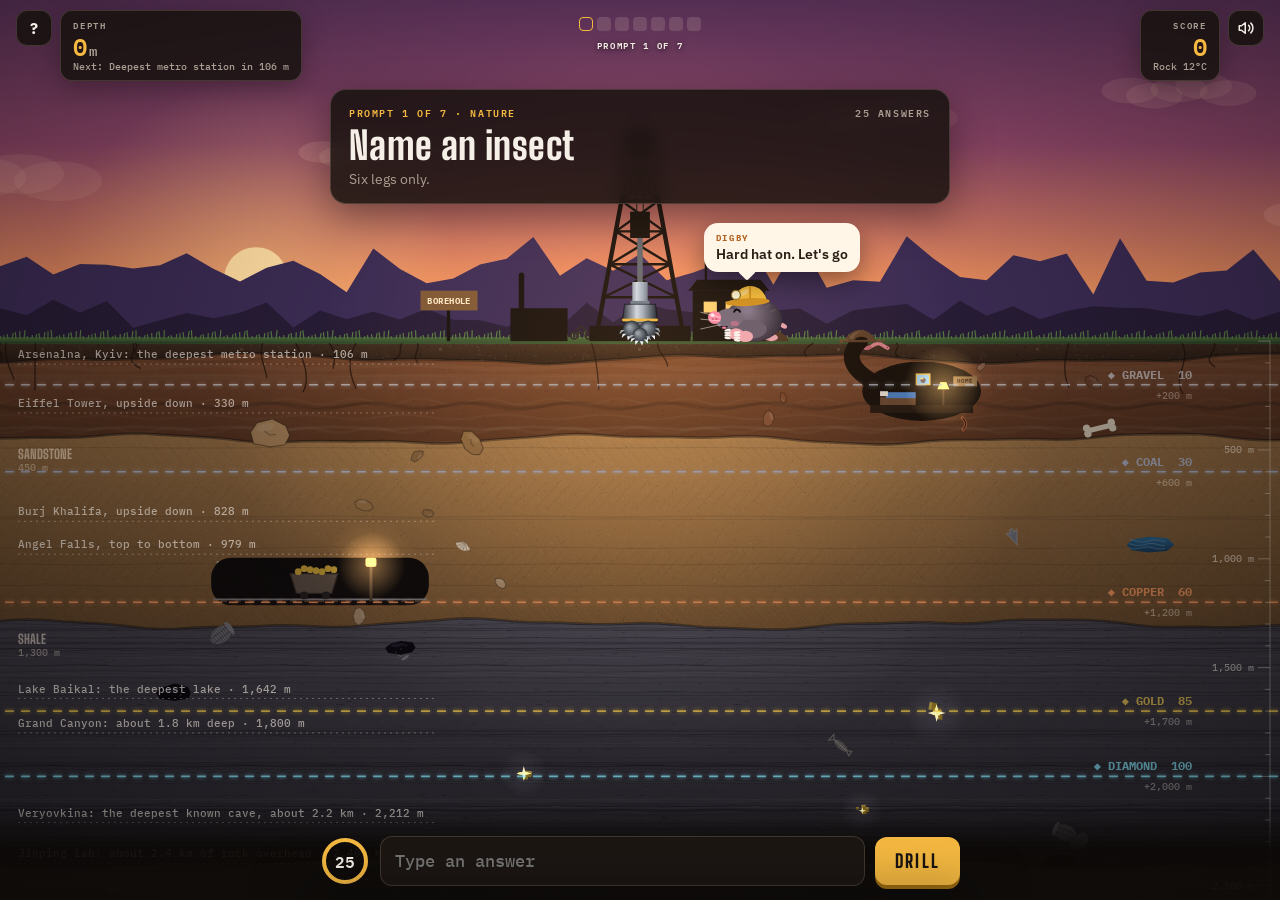
==== commit 1d0daf3c: "Keep guessing until time runs out; match answers by intent - A guess that isn't on the list no longe" ====
--- a/index.html
+++ b/index.html
@@ -90,6 +90,26 @@
   padding-top:28px;padding-bottom:calc(env(safe-area-inset-bottom,0px) + 14px);padding-left:max(16px,env(safe-area-inset-left,0px));padding-right:max(16px,env(safe-area-inset-right,0px))}
 .dock.away{transform:translateY(140%)}
 .dock form{max-width:640px;margin:0 auto;display:flex;gap:10px;align-items:center}
+/* guess feedback: try again / did you mean */
+.fb{max-width:640px;margin:0 auto 9px;display:flex;flex-direction:column;gap:7px}
+.fb:empty{display:none}
+.fbm{display:flex;align-items:center;gap:10px;flex-wrap:wrap;padding:9px 10px 9px 12px;border-radius:12px;background:var(--panel-solid);border:1px solid var(--line);font:500 .92rem/1.35 var(--body);box-shadow:0 10px 26px rgba(0,0,0,.4);animation:fbin .24s cubic-bezier(.2,.9,.3,1)}
+.fbm .msg{flex:1;min-width:11em}
+.fbm q{font-family:var(--mono);font-size:.9em;quotes:"“" "”"}
+.fbm.miss{border-color:rgba(242,123,127,.6)}
+.fbm.miss b{color:var(--miss);white-space:nowrap}
+.fbm .ic{display:grid;place-items:center;width:22px;height:22px;border-radius:50%;background:var(--miss);color:#2a1012;font:800 .78rem var(--body);flex:none}
+.fbm.ask{border-color:rgba(245,185,65,.7);box-shadow:0 10px 26px rgba(0,0,0,.4),0 0 0 3px rgba(245,185,65,.12)}
+.fbm.ask b{color:var(--lamp)}
+.fbm .mini{border:0;border-radius:9px;padding:8px 16px;font:700 .88rem var(--body);background:var(--lamp);color:var(--on-lamp);cursor:pointer;box-shadow:0 3px 0 #9a6a12}
+.fbm .mini:active{transform:translateY(2px);box-shadow:0 1px 0 #9a6a12}
+.fbm .mini.alt{background:transparent;color:var(--ink);border:1px solid var(--line);box-shadow:none}
+.tried{display:flex;align-items:center;gap:4px 10px;flex-wrap:wrap;font:500 .8rem var(--mono);color:var(--muted);padding:0 4px}
+.tried>span:first-child{font:600 .68rem var(--body);letter-spacing:.14em;text-transform:uppercase}
+.tried s{text-decoration-color:var(--miss);text-decoration-thickness:2px;color:#cdbfb2}
+.tried .giveup{margin-left:auto;background:none;border:0;color:var(--muted);font:600 .8rem var(--body);text-decoration:underline;text-underline-offset:3px;cursor:pointer;padding:6px 2px}
+.tried .giveup:hover{color:var(--ink)}
+@keyframes fbin{from{opacity:0;transform:translateY(8px)}}
 .timer{position:relative;width:50px;height:50px;flex:none}
 .timer svg{transform:rotate(-90deg)}
 .timer circle{fill:none;stroke-width:4}
@@ -101,6 +121,7 @@
 .dock input{flex:1;min-width:0;font:500 1.05rem var(--mono);padding:13px 14px;border-radius:12px;border:1.5px solid var(--line);background:var(--panel-solid);color:var(--ink)}
 .dock input:focus{outline:none;border-color:var(--lamp);box-shadow:0 0 0 4px rgba(245,185,65,.15)}
 .dock input.nudge{animation:nudge .35s}
+.dock input.bad{border-color:var(--miss);box-shadow:0 0 0 4px rgba(242,123,127,.15)}
 @keyframes nudge{25%{transform:translateX(-6px)}75%{transform:translateX(6px)}}
 .btn{border:0;border-radius:12px;padding:13px 20px;font:800 1.15rem var(--display);letter-spacing:.12em;text-transform:uppercase;background:var(--lamp);color:var(--on-lamp);white-space:nowrap;box-shadow:0 4px 0 #9a6a12}
 .btn:active{transform:translateY(2px);box-shadow:0 2px 0 #9a6a12}
@@ -168,7 +189,7 @@
   .stamp{font-size:1.35rem}
 }
 @media (max-width:380px){.hud .gauge .s{display:none}}
-@media (prefers-reduced-motion:reduce){.card,.dock,.sheet,.bubble,.toast{transition:none}.stamp,.banner.go,.flash.go,.pip.now,.card.enter{animation:none}}
+@media (prefers-reduced-motion:reduce){.fbm{animation:none}.card,.dock,.sheet,.bubble,.toast{transition:none}.stamp,.banner.go,.flash.go,.pip.now,.card.enter{animation:none}}
 
 </style>
 </head>
@@ -194,9 +215,10 @@
 <div class="toast" id="toast" role="status"></div>
 <div class="bubble" id="bubble" role="status"><span class="who">Digby</span><span id="bubbleTxt"></span></div>
 <div class="dock" id="dock">
+  <div class="fb" id="fb" aria-live="assertive"></div>
   <form id="f" autocomplete="off">
     <div class="timer" id="timer"><svg width="50" height="50" viewBox="0 0 50 50" aria-hidden="true"><circle class="bg" cx="25" cy="25" r="21"/><circle class="fg" id="ring" cx="25" cy="25" r="21"/></svg><span id="secs" aria-label="seconds left">25</span></div>
-    <input type="text" id="guess" aria-label="Your answer" placeholder="Type one answer" autocapitalize="off" autocorrect="off" spellcheck="false" enterkeyhint="go">
+    <input type="text" id="guess" aria-label="Your answer" placeholder="Type an answer" autocapitalize="off" autocorrect="off" spellcheck="false" enterkeyhint="go">
     <button class="btn" type="submit">Drill</button>
   </form>
 </div>
@@ -205,9 +227,11 @@
   <h3 id="mh">How to drill</h3>
   <ul>
     <li>Every prompt has a hidden list of answers, ranked by how often people give them.</li>
-    <li>You get one answer and 25 seconds. Your drill bores down from wherever you are, to the line your answer belongs to.</li>
+    <li>You have 25 seconds. Your first answer that's on the list sends the drill down, from wherever you are, to the line that answer belongs to.</li>
+    <li>Guess as often as you like. A wrong guess just says try again, and the clock keeps running.</li>
+    <li>Spelling doesn't have to be perfect. If you're close, or you said it a different way ("Henry the Eighth"), you'll be asked "Did you mean…?"</li>
     <li>Common answers stop shallow. The single rarest answer on each list is the Diamond.</li>
-    <li>An answer that isn't on the list is a dry hole: the drill doesn't move.</li>
+    <li>If time runs out before you hit the list, it's a dry hole: the drill doesn't move.</li>
     <li>Seven prompts make a hole. After that you can keep drilling in endless mode until you burn through three drill bits.</li>
   </ul>
   <div class="ladder" id="ladder"></div>
@@ -256,7 +280,7 @@
   if(QSEEN.has(q)){DUPQ.push(q);return;}
   if(items.length<min){SKIPPED.push(q+" ("+items.length+")");return;}
   QSEEN.add(q);
-  BANK.push({id:hashStr(q).toString(36),fam,grp:opts.grp||CUR_GRP,q,sub:sub||"",items,surname:!!opts.surname});
+  BANK.push({id:hashStr(q).toString(36),fam,grp:opts.grp||CUR_GRP,q,sub:sub||"",items,surname:!!opts.surname,ds:opts.ds||null});
 }
 /* standalone list */
 function L(fam,q,sub,body,opts){addQ(fam,q,sub,parseItems(body),opts);}
@@ -265,21 +289,74 @@
 /* derived prompt: filter a dataset by tag expression, e.g. "eu", "af&landlocked", "es|pt" */
 function T(fam,ds,q,sub,filter,opts){const d=DATASETS[ds];if(!d)throw new Error("no dataset "+ds);let items=d.items.filter(tagf(filter));
   if(opts&&opts.demote){const dm=opts.demote.map(n=>n.toLowerCase());items=items.filter(it=>!dm.includes(it.name.toLowerCase())).concat(dm.map(n=>items.find(it=>it.name.toLowerCase()===n)).filter(Boolean));}
-  addQ(fam,q,sub,items,Object.assign({},d.opts,opts||{}));}
+  addQ(fam,q,sub,items,Object.assign({},d.opts,opts||{},{ds}));}
 function ALL(fam,ds,q,sub,opts){T(fam,ds,q,sub,()=>true,opts);}
 /* one prompt per starting letter that has enough answers */
 function LETTERS(fam,ds,qf,sub,filter,opts){
   const d=DATASETS[ds];if(!d)throw new Error("no dataset "+ds);
   const pool=filter?d.items.filter(tagf(filter)):d.items;const by={};const min=(opts&&opts.min)||8;
   pool.forEach(it=>{const c=norm(it.name).charAt(0).toUpperCase();if(/[A-Z]/.test(c))(by[c]=by[c]||[]).push(it);});
-  Object.keys(by).sort().forEach(c=>{if(by[c].length>=min)addQ(fam,qf(c),typeof sub==="function"?sub(c):sub,by[c],Object.assign({},d.opts,opts||{},{min}));});
+  Object.keys(by).sort().forEach(c=>{if(by[c].length>=min)addQ(fam,qf(c),typeof sub==="function"?sub(c):sub,by[c],Object.assign({},d.opts,opts||{},{min,ds}));});
 }
 
 /* ---------- matching ---------- */
 function norm(s){return String(s).toLowerCase().normalize("NFD").replace(/[̀-ͯ]/g,"").replace(/&/g," and ").replace(/\+/g," plus ").replace(/['’‘`".,!?“”:()\[\]]/g,"").replace(/[-_/–—]/g," ").replace(/\s+/g," ").trim().replace(/^(the|a|an) /,"");}
 function sing(n){const w=n.split(" ");let l=w[w.length-1];if(l.length>3){if(/ies$/.test(l))l=l.slice(0,-3)+"y";else if(/(ch|sh|x|z|ss)es$/.test(l))l=l.slice(0,-2);else if(/[^s]s$/.test(l))l=l.slice(0,-1);}w[w.length-1]=l;return w.join(" ");}
-function lev(a,b){if(a===b)return 0;const m=a.length,n=b.length;if(Math.abs(m-n)>2)return 9;let prev=Array.from({length:n+1},(_,j)=>j);for(let i=1;i<=m;i++){const cur=[i];for(let j=1;j<=n;j++)cur[j]=Math.min(prev[j]+1,cur[j-1]+1,prev[j-1]+(a[i-1]===b[j-1]?0:1));prev=cur;}return prev[n];}
+/* bounded Levenshtein: returns max+1 as soon as the distance must exceed max */
+function lev(a,b,max){max=max==null?2:max;if(a===b)return 0;const m=a.length,n=b.length;if(Math.abs(m-n)>max)return max+1;let prev=Array.from({length:n+1},(_,j)=>j);for(let i=1;i<=m;i++){const cur=[i];let lo=i;for(let j=1;j<=n;j++){cur[j]=Math.min(prev[j]+1,cur[j-1]+1,prev[j-1]+(a[i-1]===b[j-1]?0:1));if(cur[j]<lo)lo=cur[j];}if(lo>max)return max+1;prev=cur;}return prev[n];}
 function tierFor(i,n){if(i===n-1)return 4;const p=(i+1)/(n-1);if(i===0||p<=.10+1e-9)return 0;if(p<=.50+1e-9)return 1;if(p<=.80+1e-9)return 2;return 3;}
+
+/* ---- canonical forms: the "essence" of an answer ----
+   number words, ordinals and Roman numerals become digits ("Henry the Eighth" = "Henry VIII" = "henry 8"),
+   common abbreviations expand (St = Saint, Mt = Mount), filler words drop out, every word is singular. */
+const NUM_U={zero:0,one:1,two:2,three:3,four:4,five:5,six:6,seven:7,eight:8,nine:9,ten:10,eleven:11,twelve:12,thirteen:13,fourteen:14,fifteen:15,sixteen:16,seventeen:17,eighteen:18,nineteen:19};
+const NUM_T={twenty:20,thirty:30,forty:40,fourty:40,fifty:50,sixty:60,seventy:70,eighty:80,ninety:90};
+const NUM_O={first:1,second:2,third:3,fourth:4,fifth:5,sixth:6,seventh:7,eighth:8,eigth:8,ninth:9,tenth:10,eleventh:11,twelfth:12,thirteenth:13,fourteenth:14,fifteenth:15,sixteenth:16,seventeenth:17,eighteenth:18,nineteenth:19,twentieth:20,thirtieth:30,fortieth:40,fiftieth:50,sixtieth:60,seventieth:70,eightieth:80,ninetieth:90,hundredth:100,thousandth:1000};
+const ABBR={st:"saint",ste:"sainte",mt:"mount",mtn:"mountain",mtns:"mountain",ft:"fort",pt:"point",dr:"doctor",mr:"mister",jr:"junior",sr:"senior",pres:"president",gen:"general",capt:"captain",lt:"lieutenant",sgt:"sergeant",prof:"professor",bros:"brother",intl:"international",natl:"national",n:"and",vs:"versus",nr:"number",no:"number",isl:"island",is:"island",lk:"lake",r:"river",riv:"river"};
+const STOPW=new Set(["the","a","an","of","and","von","van","der","de","da","del","du","le","la"]);
+/* words that describe rather than name: dropped in the loosest comparison only
+   (King Henry VIII, Mount Everest, the planet Mars, Mexico City) */
+const TITLEW=new Set(["king","queen","prince","princess","saint","sainte","sir","dame","lord","lady","pope","emperor","empress","tsar","czar","president","general","doctor","mister","missus","miss","mrs","ms","captain","professor","chief","admiral","sultan","pharaoh","shah","kaiser","duke","duchess","baron","jr","junior","senior","mount","mountain","lake","river","island","city","planet","state","province","county","desert","volcano","ocean","sea"]);
+function romanVal(w){if(w.length>6||!/^(xl|x{0,3})(ix|iv|v?i{0,3})$/.test(w)||!w)return -1;const v={i:1,v:5,x:10,l:50};let t=0;for(let i=0;i<w.length;i++){const a=v[w[i]],b=v[w[i+1]]||0;t+=a<b?-a:a;}return t;}
+function isNumW(w){return w in NUM_U||w in NUM_T||w in NUM_O||w==="hundred"||w==="thousand";}
+function numRun(t,i){
+  let total=0,cur=0,prev="",j=i,used=0;
+  for(;j<t.length;j++){
+    const x=t[j];
+    if(x==="and"){if(prev==="h"&&j+1<t.length&&isNumW(t[j+1])&&t[j+1]!=="hundred")continue;break;}
+    if(x==="hundred"){cur=(cur||1)*100;prev="h";used++;continue;}
+    if(x==="thousand"){total+=(cur||1)*1000;cur=0;prev="k";used++;continue;}
+    let v,k;if(x in NUM_U){v=NUM_U[x];k=v>=10?"n":"u";}else if(x in NUM_T){v=NUM_T[x];k="t";}else if(x in NUM_O){v=NUM_O[x];k="o";}else break;
+    const year=cur>=10&&cur<100&&(prev==="n"||prev==="t"||prev==="u"&&cur>20);
+    if(k==="o"){if(!used)cur=v;else if((prev==="t"&&v<10)||prev==="h"||prev==="k")cur+=v;else if(year&&v>=10)cur=cur*100+v;else break;used++;j++;break;}
+    if(!used||prev==="h"||prev==="k"){cur+=v;}
+    else if(prev==="t"&&k==="u"){cur+=v;}
+    else if((k==="n"||k==="t")&&year){cur=cur*100+v;}
+    else break;
+    prev=k;used++;
+  }
+  return used?{v:total+cur,j}:null;
+}
+function canonToks(n){/* n: a norm()'d string */
+  const t=n.split(" ").filter(Boolean).map(w=>{if(ABBR[w])return ABBR[w];const o=/^(\d+)(st|nd|rd|th)$/.exec(w);return o?o[1]:w;});
+  const out=[];
+  for(let i=0;i<t.length;){
+    if(isNumW(t[i])){const r=numRun(t,i);if(r){out.push(String(r.v));i=r.j;continue;}}
+    const rv=i>0?romanVal(t[i]):-1;out.push(rv>0?String(rv):t[i]);i++;/* "Henry I" yes, "I, Robot" no */
+  }
+  const kept=out.filter(w=>!STOPW.has(w)).map(w=>w.length>3&&!/^\d+$/.test(w)?sing(w):w);
+  return kept.length?kept:out;
+}
+function looseToks(ct){const k=ct.filter(w=>!TITLEW.has(w));return k.length?k:ct;}
+/* rough sound-alike key: Ghandi = Gandhi, Filadelfia = Philadelphia, Chaikovsky = Tchaikovsky */
+function phon(w){
+  let s=w.replace(/[^a-z0-9]/g,"");if(/^\d+$/.test(s))return s;
+  s=s.replace(/^(kn|gn|pn|wr|ps)/,m=>m[1]).replace(/tch/g,"ch").replace(/sch/g,"sh").replace(/ph/g,"f").replace(/gh/g,"g").replace(/ck/g,"k").replace(/q/g,"k").replace(/x/g,"ks").replace(/tz/g,"z").replace(/dg/g,"j")
+   .replace(/c(?=[eiy])/g,"s").replace(/sh|ch/g,"X").replace(/c/g,"k").replace(/z/g,"s").replace(/h/g,"").replace(/w(?![aeiou])/g,"").replace(/y/g,"i").replace(/([a-zX])\1+/g,"$1").replace(/[aeiou]+/g,"a");
+  return s;
+}
+const phonStr=toks=>toks.map(phon).join(" ");
+
 function prepQ(Qd){
   const n=Qd.items.length;
   const list=Qd.items.map((it,i)=>{
@@ -298,15 +375,105 @@
   list.forEach(x=>{x.compact=new Set([...x.keys].map(k=>k.replace(/ /g,"")));});
   return Object.assign({},Qd,{list,n});
 }
-function matchQ(P,raw){
-  const s=norm(raw);if(!s)return -1;const s2=sing(s),sc=s.replace(/ /g,""),sc2=s2.replace(/ /g,"");
+/* forms used by the "did you mean" layer, built on first need */
+function prepLoose(P){
+  if(P._loose)return P._loose;
+  const items=P.list.map(x=>{
+    const forms=[...x.keys].map(k=>{const ct=canonToks(k),lt=looseToks(ct);return{ct,lt,c:ct.join(" "),l:lt.slice().sort().join(" "),cc:ct.join(""),p:phonStr(ct)};});
+    return{forms};
+  });
+  return(P._loose=items);
+}
+/* every answer in this prompt's family and source dataset: a guess that exactly names some
+   other real thing of the same kind is never "corrected" into a lookalike (Austria is not a
+   typo of Australia), while an unrelated word elsewhere in the bank (chili) can still mean Chile */
+const KNOWN={};
+function knownKeys(P){
+  const id=(P.fam||"")+"|"+(P.ds||"");if(KNOWN[id])return KNOWN[id];const K=KNOWN[id]=new Set();
+  const add=s=>{const k=norm(s);if(k){K.add(k);K.add(sing(k));}};
+  const fromItems=items=>items.forEach(it=>{add(it.name);it.alias.forEach(add);});
+  BANK.forEach(b=>{if(b.fam===P.fam)fromItems(b.items);});
+  if(P.ds&&DATASETS[P.ds])fromItems(DATASETS[P.ds].items);
+  return K;
+}
+/* exact layer: aliases, plurals, spacing, and plain typos. Returns {i, how} with i=-1 on a miss */
+function matchQx(P,raw){
+  const s=norm(raw);if(!s)return{i:-1};const s2=sing(s),sc=s.replace(/ /g,""),sc2=s2.replace(/ /g,"");
   const extra=/ves$/.test(s)?[s.replace(/ves$/,"f"),s.replace(/ves$/,"fe")]:[];
-  for(let i=0;i<P.list.length;i++){const k=P.list[i].keys;if(k.has(s)||k.has(s2)||extra.some(e=>k.has(e)))return i;}
-  for(let i=0;i<P.list.length;i++){const c=P.list[i].compact;if(c.has(sc)||c.has(sc2))return i;}
-  const tol=s.length>=11?2:s.length>=5?1:0;if(!tol)return -1;
+  for(let i=0;i<P.list.length;i++){const k=P.list[i].keys;if(k.has(s)||k.has(s2)||extra.some(e=>k.has(e)))return{i,how:"exact"};}
+  for(let i=0;i<P.list.length;i++){const c=P.list[i].compact;if(c.has(sc)||c.has(sc2))return{i,how:"exact"};}
+  const tol=s.length>=11?2:s.length>=5?1:0;if(!tol)return{i:-1};
+  const kn=knownKeys(P);if(kn.has(s)||kn.has(s2))return{i:-1};
   let best=-1,bd=9,tie=false;
-  P.list.forEach((it,i)=>it.keys.forEach(k=>{if(k.length<4)return;const d=lev(s,k);if(d<bd){bd=d;best=i;tie=false;}else if(d===bd&&i!==best)tie=true;}));
-  return bd<=tol&&!tie?best:-1;
+  P.list.forEach((it,i)=>it.keys.forEach(k=>{if(k.length<4)return;const d=lev(s,k,tol);if(d<bd){bd=d;best=i;tie=false;}else if(d===bd&&i!==best)tie=true;}));
+  return bd<=tol&&!tie?{i:best,how:"typo"}:{i:-1};
+}
+function matchQ(P,raw){return matchQx(P,raw).i;}
+/* every answer anywhere in the bank, for "is this guess already a real word in its own right?" */
+let ANYKEY=null;
+function anyKeys(){
+  if(ANYKEY)return ANYKEY;ANYKEY=new Set();
+  const add=s=>{const k=norm(s);if(k){ANYKEY.add(k);ANYKEY.add(sing(k));}};
+  BANK.forEach(b=>b.items.forEach(it=>{add(it.name);it.alias.forEach(add);}));
+  Object.values(DATASETS).forEach(d=>d.items.forEach(it=>{add(it.name);it.alias.forEach(add);}));
+  return ANYKEY;
+}
+/* intent layer. Returns {i, how} for a likely intended answer, {vague:true} when several
+   answers fit equally well ("Henry" on a list of Henrys), or {i:-1}. */
+function suggestQ(P,raw){
+  const s=norm(raw);if(!s)return{i:-1};
+  const L=prepLoose(P),ct=canonToks(s),lt=looseToks(ct);
+  const c=ct.join(" "),cc=ct.join(""),l=lt.slice().sort().join(" "),p=phonStr(ct);
+  const kn=knownKeys(P),known=kn.has(s)||kn.has(sing(s));
+  const ak=anyKeys(),real=known||ak.has(s)||ak.has(sing(s));/* the guess is itself a real answer somewhere */
+  const uniq=(test)=>{const hit=new Set();L.forEach((it,i)=>{if(it.forms.some(test))hit.add(i);});return hit;};
+  const pick=(hit,how)=>hit.size===1?{i:[...hit][0],how}:hit.size>1?{vague:true,n:hit.size}:null;
+  let r;
+  /* 1. same essence: number words, numerals, abbreviations, filler words, plurals */
+  if((r=pick(uniq(f=>f.c===c||f.cc===cc),"same")))return r;
+  /* 2. same words in any order, titles and descriptors dropped (King Henry 8th, Everest mountain) */
+  if(!(real&&lt.length<ct.length)&&(r=pick(uniq(f=>f.l===l),"order")))return r;
+  /* 3. containment: the guess is part of an answer (Einstein → Albert Einstein) or wraps one (the planet Mars) */
+  const big=(real&&lt.length<ct.length?ct:lt).filter(w=>w.length>=3||/^\d+$/.test(w));
+  if(big.join("").length>=4){
+    const sub=uniq(f=>f.lt.length>big.length&&big.every(w=>f.lt.includes(w)));
+    if(sub.size===1)return{i:[...sub][0],how:"part"};
+    if(sub.size>1)return{vague:true,n:sub.size};
+  }
+  if(!real&&lt.length>1){
+    let best=-1,bl=0,tie=false;
+    L.forEach((it,i)=>it.forms.forEach(f=>{const fl=f.lt.join("").length;if(f.lt.length<lt.length&&fl>=3&&f.lt.every(w=>lt.includes(w))){if(fl>bl){bl=fl;best=i;tie=false;}else if(fl===bl&&i!==best)tie=true;}}));
+    if(best>=0&&!tie)return{i:best,how:"wrap"};
+  }
+  if(known)return{i:-1,known:true};
+  if(real)return{i:-1};
+  /* 4. looser spelling: wider typo band on the canonical form */
+  const tol=cc.length>=11?3:cc.length>=7?2:cc.length>=4?1:0;
+  if(tol){
+    let best=-1,bd=9,tie=false;
+    L.forEach((it,i)=>it.forms.forEach(f=>{if(f.cc.length<4)return;const d=lev(cc,f.cc,tol);if(d<bd){bd=d;best=i;tie=false;}else if(d===bd&&i!==best)tie=true;}));
+    if(bd<=tol&&!tie&&bd/Math.max(cc.length,1)<=.34)return{i:best,how:"spell"};
+  }
+  /* 5. sounds the same, and is spelled at least roughly the same */
+  if(cc.length>=5){
+    const pp=p.replace(/ /g,"");
+    const hit=uniq(f=>{if(f.p.replace(/ /g,"")!==pp)return false;const d=lev(cc,f.cc,5),r=d/Math.max(cc.length,f.cc.length);return r<=.34||(pp.length>=6&&r<=.45);});
+    if(hit.size===1)return{i:[...hit][0],how:"sound"};
+  }
+  /* 6. a confident start of a longer answer (Mississ… → Mississippi) */
+  if(cc.length>=4){
+    const hit=uniq(f=>f.cc.length>cc.length&&f.cc.startsWith(cc)&&cc.length>=f.cc.length*.55);
+    if(hit.size===1)return{i:[...hit][0],how:"start"};
+  }
+  return{i:-1};
+}
+/* one call for the game: exact hit, suggestion, vague, or miss.
+   A plain typo fix whose input is itself some other real answer becomes a question instead (Chili → Chile?) */
+function judge(P,raw){
+  const m=matchQx(P,raw);
+  if(m.i>=0){if(m.how==="typo"){const s=norm(raw),ak=anyKeys();if(ak.has(s)||ak.has(sing(s)))return{i:m.i,sure:false,how:"typo"};}return{i:m.i,sure:true};}
+  const g=suggestQ(P,raw);
+  return g.i>=0?{i:g.i,sure:false,how:g.how}:{i:-1,vague:!!g.vague,known:!!g.known};
 }
 
 /* ---------- selection: no repeats across plays, one prompt per family per hole ---------- */
@@ -5431,6 +5598,8 @@
     if(tier===4){for(let i=0;i<10;i++)this.tone(2400+Math.random()*2400,.18,{vol:.03,delay:.45+i*.05});}
   },
   dry(){this.tone(320,.42,{type:"triangle",vol:.2,f2:120});this.tone(210,.6,{type:"triangle",vol:.18,f2:70,delay:.2});this.burst(.5,{freq:300,vol:.12,delay:.1});},
+  nope(){this.tone(196,.13,{type:"square",vol:.07,f2:150});this.tone(147,.2,{type:"square",vol:.07,f2:110,delay:.12});this.burst(.12,{freq:420,vol:.08});},
+  ask(){this.tone(660,.1,{type:"triangle",vol:.09});this.tone(880,.16,{type:"triangle",vol:.09,delay:.09});},
   blip(){if(!this.ctx||!this.on)return;this.tone(560+Math.random()*520,.045,{type:"square",vol:.025});},
   squeak(){this.tone(1100,.12,{vol:.12,f2:1900});this.tone(1500,.1,{vol:.08,f2:2300,delay:.1});},
   tick(low){this.tone(low?1500:1100,.035,{type:"square",vol:.04});},
@@ -5593,7 +5762,8 @@
   if(sp.type==="home"){
     if(em){lampGlow(22*k,-6*k,40*k,"255,200,120");cx.restore();return;}
     cx.fillStyle="#1b120c";cx.beginPath();cx.ellipse(0,0,60*k,30*k,0,0,7);cx.fill();
-    cx.strokeStyle="#1b120c";cx.lineWidth=16*k;cx.lineCap="round";cx.beginPath();cx.moveTo(-50*k,-10*k);cx.quadraticCurveTo(-80*k,-60*k,-60*k,-120*k);cx.stroke();
+    {/* the burrow's tunnel climbs to the surface and stops there, however far up that is on screen */
+      const sy=Y(0)-y,tx=-62*k;if(sy<-10*k){cx.strokeStyle="#1b120c";cx.lineWidth=16*k;cx.lineCap="round";cx.beginPath();cx.moveTo(-50*k,-10*k);cx.quadraticCurveTo(-84*k,(sy-10*k)/2,tx,sy);cx.stroke();}}
     cx.fillStyle="#2a1c13";cx.fillRect(-52*k,14*k,104*k,8*k);
     cx.fillStyle="#6d4a32";cx.fillRect(-42*k,6*k,36*k,8*k);cx.fillStyle="#4f7fbf";cx.fillRect(-36*k,1*k,30*k,6*k);cx.fillStyle="#efe6d8";cx.fillRect(-42*k,0,8*k,5*k);
     cx.fillStyle="#c9a24a";cx.fillRect(-6*k,-18*k,15*k,12*k);cx.fillStyle="#7fb2d9";cx.fillRect(-4.5*k,-16.5*k,12*k,9*k);cx.fillStyle="#5a4b52";cx.beginPath();cx.arc(1.5*k,-11*k,2.6*k,0,7);cx.fill();cx.fillStyle="#f6c76a";cx.beginPath();cx.arc(.3*k,-12*k,1.8*k,Math.PI,0);cx.fill();
@@ -5709,11 +5879,24 @@
 function drawFeatures(){
   EMIT.length=0;EMF.length=0;
   const mT=Math.max(0,M(-80)),mB=M(H+80);if(mB<0)return;const fz=clamp(R.cam.z/.22,.5,3.2);
+  underground();/* nothing buried may poke up into the sky */
   const i0=Math.floor(mT/CH),i1=Math.floor(mB/CH);const step=Math.max(1,Math.ceil((i1-i0)/240));
   for(let i=i0;i<=i1;i+=step)chunk(i).forEach(f=>drawFeat(f,f.x*W,Y(f.m),fz,false));
   SETS.forEach(sp=>{const y=Y(sp.m);if(y>-500&&y<H+500)drawSet(sp,sp.x*W,y,fz,false);});
+  cx.restore();
+  /* Digby's front door: a little molehill where the burrow tunnel reaches the surface */
+  const home=SETS[0],sy=Y(0);if(sy>-40&&sy<H+40&&Y(home.m)-sy>10*fz)molehill(home.x*W-62*fz,sy,fz);
 }
-function drawEmissive(){EMF.forEach(e=>{if(e[4])drawSet(e[0],e[1],e[2],e[3],true);else drawFeat(e[0],e[1],e[2],e[3],true);});}
+function underground(){cx.save();cx.beginPath();cx.rect(-50,Y(0),W+100,H+100);cx.clip();}
+function molehill(x,y,k){
+  cx.save();cx.translate(x,y);
+  cx.fillStyle="#5b3d28";cx.beginPath();cx.moveTo(-17*k,1);cx.quadraticCurveTo(-11*k,-11*k,0,-11.5*k);cx.quadraticCurveTo(11*k,-11*k,17*k,1);cx.closePath();cx.fill();
+  cx.fillStyle="rgba(255,220,180,.12)";cx.beginPath();cx.moveTo(-12*k,-3*k);cx.quadraticCurveTo(-7*k,-10*k,1*k,-10.5*k);cx.quadraticCurveTo(-5*k,-7*k,-8*k,-2*k);cx.closePath();cx.fill();
+  cx.fillStyle="#1b120c";cx.beginPath();cx.ellipse(1*k,-1.2*k,6.5*k,3.2*k,0,Math.PI,0);cx.fill();
+  cx.fillStyle="#6e4a30";[[-19,0,2.2],[19,-.5,1.8],[-14,-1,1.4],[23,0,1.3]].forEach(([dx,dy,r])=>{cx.beginPath();cx.arc(dx*k,dy*k,r*k,0,7);cx.fill();});
+  cx.restore();
+}
+function drawEmissive(){underground();EMF.forEach(e=>{if(e[4])drawSet(e[0],e[1],e[2],e[3],true);else drawFeat(e[0],e[1],e[2],e[3],true);});cx.restore();}
 
 /* ---------- bore, pipe, bit ---------- */
 function drawBore(){
@@ -5834,6 +6017,11 @@
   land2:["Ooh, copper! Shiny.","Now that's a pick!","Good one. I didn't think of it.","Deeper than most people go!"],
   land3:["GOLD! Who even knows that?","Now we're tunneling!","You've done this before.","My whiskers are tingling!"],
   land4:["DIAMOND!! Nobody says that!","THE one! The only one!","I'm framing this answer.","Sparkle sparkle!!","Rarest answer on the list! WOW!"],
+  miss:["Nope, not on my list. Try again!","Bonk. Just rock. Try another!","Not that one. Keep guessing!","Nothing down there. Another?","Clock's running! Try again!","Hmm, no. But you've got time!","Shake it off. Next guess!"],
+  missmany:["Keep swinging!","Think sideways!","Any of the obvious ones? Even Gravel beats nothing!","Try the first thing that pops into your head!"],
+  vague:["Which one, though? Be specific!","Narrow it down for me!","Close! Which one do you mean?"],
+  known:["That's real! Just not on this list.","True, but not on my list. Try another!"],
+  suggest:["Ooh, I think I know what you mean.","Is that what you meant?","Close enough to ask!"],
   dry:["Hmm. Nothing down there.","Dry hole. Happens to the best moles.","That's not on my list…","Rocks. Just rocks.","Bonk. That's not it."],
   timeup:["zzz… oh! Did we dig?","Time flew. We didn't.","The drill fell asleep. So did I."],
   poke:["Hey! I'm working.","That tickles!","Petting the mole: +0 points.","Have you tried a weirder answer?","Squeak.","I'm a professional.","Careful, I bite. I don't bite.","My hat is load-bearing."],
@@ -5895,13 +6083,19 @@
   onHole(){this.trail=[];this.say(pickLine("hello"),2);this.hopUp(240);this.setMood("happy",2);},
   onPrompt(first){if(first)return;if(Math.random()<.45)this.say(pickLine("prompt"),0);},
   onType(){this.lastType=R.t;if(this.mood==="idle"||this.mood==="think")this.setMood("think",1.2);},
+  onMiss(n,kind){
+    this.lastType=R.t;this.setMood(n>=3?"nervous":"meh",1.4);if(n>=2)this.emote("sweat",1);
+    const key=kind==="vague"?"vague":kind==="known"?"known":n>=4?"missmany":"miss";
+    if(n===1||kind!=="miss"||Math.random()<.45)this.say(pickLine(key),2);
+  },
+  onSuggest(){this.lastType=R.t;this.setMood("think",2.4);this.sniff=1;if(Math.random()<.5)this.say(pickLine("suggest"),1);},
   onLow(){this.setMood("nervous",4);this.emote("sweat",2);this.say(pickLine("low"),2);},
   onDive(){this.setMood("focus",30);this.say(pickLine("go"),2,1.2);},
   onPass(t){if(Math.random()<.5)this.say(pickLine("pass").replace("{t}",TIERS[t].name),1,1);},
   onBreach(i){if(LINES.strata[i]&&Math.random()<.75)this.say(LINES.strata[i],2);},
   onLandmark(l){this.say(l.q||("Passed "+l.s+"!"),3);this.emote("spark",3);},
   onLand(res){
-    if(res.tier<0){if(res.timeUp){this.setMood("sleep",3.5);this.emote("zzz",3);this.say(pickLine("timeup"),4);}else{this.setMood("dizzy",3);this.say(pickLine("dry"),4);}if(S.mode==="endless")setTimeout(()=>this.say(pickLine("bit"),4),1600);return;}
+    if(res.tier<0){if(!(res.misses&&res.misses.length)){this.setMood("sleep",3.5);this.emote("zzz",3);this.say(pickLine("timeup"),4);}else{this.setMood("dizzy",3);this.say(pickLine("dry"),4);}if(S.mode==="endless")setTimeout(()=>this.say(pickLine("bit"),4),1600);return;}
     const t=res.tier;this.say(pickLine("land"+t),4);
     if(t===0){this.setMood("meh",2.8);}
     else if(t===1){this.setMood("happy",2.5);}
@@ -6071,16 +6265,66 @@
 function startRound(auto,keep){
   const q=keep||pickNext(S.pick);S.qid=q.id;P=prepQ(q);S.phase="play";R.mode="idle";
   renderCard();renderPips();makeLines();
-  const d=$("dock");d.classList.remove("away");$("guess").value="";$("guess").disabled=false;
+  const d=$("dock");d.classList.remove("away");$("guess").value="";$("guess").disabled=false;resetGuess();
   resetTimer();if(auto){startTimer();setTimeout(()=>$("guess").focus({preventScroll:true}),50);}
   Mole.onPrompt(S.round===0&&S.mode==="classic");
 }
+/* ---------- guessing: as many tries as the clock allows ----------
+   A guess on the list drills. A near miss asks "Did you mean …?". Anything else says try again,
+   and the timer keeps running. Only running out of time (or giving up) makes a dry hole. */
+let G={misses:[],pend:null};
+function resetGuess(){G={misses:[],pend:null};renderFb("");const g=$("guess");g.classList.remove("bad");g.placeholder="Type an answer";}
+function renderFb(msg){
+  let h=msg||"";
+  if(G.misses.length){const show=G.misses.slice(-5);h+=`<div class="tried"><span>Tried</span>${show.map(m=>`<s>${esc(m)}</s>`).join("")}${G.misses.length>5?`<span>+${G.misses.length-5}</span>`:""}<button type="button" class="giveup" id="giveUp">Give up</button></div>`;}
+  $("fb").innerHTML=h;
+  const keep=e=>e.preventDefault();/* keep the keyboard up while tapping these */
+  const y=$("fbYes"),n=$("fbNo"),gu=$("giveUp");
+  if(y){y.onmousedown=keep;y.onclick=acceptPend;}
+  if(n){n.onmousedown=keep;n.onclick=rejectPend;}
+  if(gu){gu.onmousedown=keep;gu.onclick=()=>{if(S.phase!=="play")return;Snd.click();finish(-1,"",{gaveUp:true});};}
+}
 function submit(raw,timeUp){
   if(S.phase!=="play")return;raw=(raw||"").trim();
-  if(!raw&&!timeUp){const i=$("guess");i.classList.remove("nudge");void i.offsetWidth;i.classList.add("nudge");return;}
-  Snd.init();
-  const idx=raw?matchQ(P,raw):-1,it=idx>=0?P.list[idx]:null;
-  const res={q:P.q,grp:P.grp,raw,idx,tier:it?it.tier:-1,name:it?it.name:null,rank:it?it.rank:0,n:P.n,pts:it?TIERS[it.tier].pts:0,timeUp:!raw,from:S.depth};
+  if(timeUp)return timeUpFinish(raw);
+  if(G.pend&&(!raw||norm(raw)===norm(G.pend.raw)))return acceptPend();
+  if(!raw){const i=$("guess");i.classList.remove("nudge");void i.offsetWidth;i.classList.add("nudge");return;}
+  Snd.init();startTimer();
+  if(G.misses.some(m=>norm(m)===norm(raw)))return miss(raw,"dup");
+  const j=judge(P,raw);
+  if(j.i>=0&&j.sure)return finish(j.i,raw);
+  if(j.i>=0)return ask(j.i,raw);
+  miss(raw,j.vague?"vague":j.known?"known":"miss");
+}
+function ask(i,raw){
+  G.pend={i,raw};Snd.ask();Mole.onSuggest();
+  renderFb(`<div class="fbm ask" role="alert"><span class="msg">Did you mean <b>${esc(P.list[i].name)}</b>?</span><button type="button" class="mini" id="fbYes">Yes</button><button type="button" class="mini alt" id="fbNo">No</button></div>`);
+  const g=$("guess");g.classList.remove("bad");g.focus({preventScroll:true});g.select();
+}
+function acceptPend(){const p=G.pend;if(!p||S.phase!=="play")return;Snd.click();finish(p.i,p.raw,{asked:true});}
+function rejectPend(){const p=G.pend;if(!p||S.phase!=="play")return;G.pend=null;miss(p.raw,"miss");}
+function miss(raw,kind){
+  G.pend=null;
+  if(kind==="miss"||kind==="known")G.misses.push(raw);
+  const q=`<q>${esc(raw)}</q>`;
+  const txt=kind==="vague"?`${q} could be more than one answer. <b>Be more specific.</b>`
+    :kind==="known"?`${q} is real, but it isn't on this list. <b>Try again.</b>`
+    :kind==="dup"?`You already tried ${q}. <b>Try something else.</b>`
+    :`${q} isn't on the list. <b>Try again.</b>`;
+  renderFb(`<div class="fbm miss" role="alert"><span class="ic" aria-hidden="true">✕</span><span class="msg">${txt}</span></div>`);
+  Snd.nope();Mole.onMiss(G.misses.length,kind==="dup"?"miss":kind);R.shake=Math.max(R.shake,1.4);
+  const g=$("guess");g.value="";g.placeholder="Try another answer";g.classList.remove("nudge");void g.offsetWidth;g.classList.add("nudge","bad");g.focus({preventScroll:true});
+}
+function timeUpFinish(raw){
+  let i=-1,r="";
+  if(raw){const j=judge(P,raw);if(j.i>=0){i=j.i;r=raw;}}
+  if(i<0&&G.pend){i=G.pend.i;r=G.pend.raw;}/* the clock beat the Yes button: count it */
+  if(i<0&&raw&&!G.misses.some(m=>norm(m)===norm(raw)))G.misses.push(raw);
+  finish(i,r,{asked:i>=0});
+}
+function finish(i,raw,o){
+  o=o||{};const it=i>=0?P.list[i]:null;const misses=G.misses.slice();G.pend=null;
+  const res={q:P.q,grp:P.grp,raw,idx:i,tier:it?it.tier:-1,name:it?it.name:null,rank:it?it.rank:0,n:P.n,pts:it?TIERS[it.tier].pts:0,timeUp:!it&&!o.gaveUp,gaveUp:!!o.gaveUp,asked:!!(o.asked&&it&&norm(raw)!==norm(it.name)),misses,from:S.depth};
   dive(res);
 }
 async function dive(res){
@@ -6135,10 +6379,12 @@
 function ordinal(n){const s=["th","st","nd","rd"],v=n%100;return n+(s[(v-20)%10]||s[v]||s[0]);}
 function showReveal(res){
   const col=res.tier>=0?TIERS[res.tier].col:"var(--miss)";
-  const stamp=res.tier>=0?TIERS[res.tier].name:res.timeUp?"Time's up":"Dry hole";
+  const stamp=res.tier>=0?TIERS[res.tier].name:"Dry hole";
+  const ms=res.misses||[],tries=ms.length?` · on try ${ms.length+1}`:"";
+  const tried=ms.length?`Tried ${ms.map(m=>"“"+esc(m)+"”").join(", ")}. ${ms.length===1?"It wasn't":"None of them were"} on the list.`:"";
   const head=res.tier>=0
-    ?`<b>${esc(res.name)}</b><small><strong>+${res.pts} pts · drilled ${fmt(res.pts*MPP)} m</strong></small><small>${res.tier===4?`The only Diamond on this list of ${res.n}`:`${ordinal(res.rank)} most common of ${res.n} answers`}</small>`
-    :`<b>${res.raw?esc(res.raw):"No answer"}</b><small>${res.raw?"Not on the list. The drill didn't move.":"The drill didn't move."}${S.mode==="endless"?` ${S.bits} bit${S.bits===1?"":"s"} left.`:""}</small>`;
+    ?`<b>${esc(res.name)}</b><small><strong>+${res.pts} pts · drilled ${fmt(res.pts*MPP)} m${tries}</strong></small>${res.asked?`<small>You typed “${esc(res.raw)}”. Close enough.</small>`:""}<small>${res.tier===4?`The only Diamond on this list of ${res.n}`:`${ordinal(res.rank)} most common of ${res.n} answers`}</small>`
+    :`<b>${res.gaveUp?"Gave up":"Time's up"}</b><small>${tried||"No answer, so the drill didn't move."}${tried?" The drill didn't move.":""}${S.mode==="endless"?` ${S.bits} bit${S.bits===1?"":"s"} left.`:""}</small>`;
   const chip=x=>`<span class="chip${x.rank-1===res.idx?" mine":""}">${esc(x.name)}</span>`;
   const rows=TIERS.map((t,ti)=>{const items=P.list.filter(x=>x.tier===ti);const CAP=36;
     let body=items.map(chip).join("");
@@ -6166,7 +6412,7 @@
   const passed=LANDMARKS.filter(l=>l.m<=S.depth);const deepest=passed[passed.length-1];const nextL=LANDMARKS.find(l=>l.m>S.depth);
   const glyph=["▁","▃","▅","▇","◆"];
   const share=`Borehole · ${fmt(S.depth)} m · ${fmt(S.score)} pts\n${S.results.map(r=>r.tier>=0?glyph[r.tier]:"·").join(" ")}${deepest?`\nDeeper than ${deepest.s}`:""}`;
-  const rec=S.results.map((r,i)=>`<div style="--tc:${r.tier>=0?TIERS[r.tier].col:"var(--miss)"}"><span>${i+1}. ${esc(r.q)}<small>${r.tier>=0?`${esc(r.name)} · ${TIERS[r.tier].name}`:r.raw?`${esc(r.raw)} · dry hole`:"Time's up"}</small></span><span>+${r.pts}</span></div>`).join("");
+  const rec=S.results.map((r,i)=>`<div style="--tc:${r.tier>=0?TIERS[r.tier].col:"var(--miss)"}"><span>${i+1}. ${esc(r.q)}<small>${r.tier>=0?`${esc(r.name)} · ${TIERS[r.tier].name}`:`Dry hole · ${r.gaveUp?"gave up":"time ran out"}`}</small></span><span>+${r.pts}</span></div>`).join("");
   $("sheetIn").innerHTML=`<div class="rowx"><span class="eb2">${S.mode==="endless"?"Out of drill bits":"Hole complete"}</span><span class="eb2">${newBest?"New deepest hole on this device":"Deepest on this device: "+fmt(Math.max(best,S.depth))+" m"}</span></div>
     <p class="big">${fmt(S.depth)}<small> m down</small></p>
     <div class="stats"><div><span>Score</span><b>${fmt(S.score)}</b></div><div><span>Rock temp</span><b>${Math.round(tempAt(S.depth))}°C</b></div><div><span>Layer</span><b>${STRATA[stratumIdx(S.depth)].n}</b></div><div><span>Diamonds</span><b>${S.results.filter(r=>r.tier===4).length}</b></div></div>
@@ -6189,11 +6435,11 @@
 /* ---------- wiring ---------- */
 $("f").addEventListener("submit",e=>{e.preventDefault();submit($("guess").value,false);});
 $("guess").addEventListener("focus",()=>{Snd.init();startTimer();});
-$("guess").addEventListener("input",()=>{startTimer();Mole.onType();});
+$("guess").addEventListener("input",()=>{startTimer();Mole.onType();$("guess").classList.remove("bad");});
 $("helpBtn").onclick=()=>{$("modal").hidden=false;$("closeHelp").focus();};
 $("closeHelp").onclick=()=>{$("modal").hidden=true;};
 $("modal").addEventListener("click",e=>{if(e.target===$("modal"))$("modal").hidden=true;});
-addEventListener("keydown",e=>{if(e.key==="Escape")$("modal").hidden=true;});
+addEventListener("keydown",e=>{if(e.key!=="Escape")return;if(!$("modal").hidden){$("modal").hidden=true;return;}if(G.pend)rejectPend();});
 function setSound(on){Snd.setOn(on);store("bh-sound",on?"1":"0");$("sndBtn").setAttribute("aria-pressed",String(on));$("sndBtn").setAttribute("aria-label",on?"Sound on":"Sound off");$("sndOn").style.display=on?"":"none";$("sndOff").style.display=on?"none":"";}
 $("sndBtn").onclick=()=>{Snd.init();setSound(!Snd.on);};
 cv.addEventListener("pointerdown",e=>{if(Mole.hit(e.clientX,e.clientY)){Snd.init();Mole.onPoke();}});
@@ -6214,6 +6460,7 @@
     else startHole();
   }else startHole();
   requestAnimationFrame(t=>{lastT=t;loop(t);});
+  (window.requestIdleCallback||(f=>setTimeout(f,1200)))(()=>anyKeys());
 }
 window.claude?.hot?.snapshot?.(()=>({S}));
 window.claude?.hot?.ready?window.claude.hot.ready(boot):boot(window.claude?.hot?.data??{});
